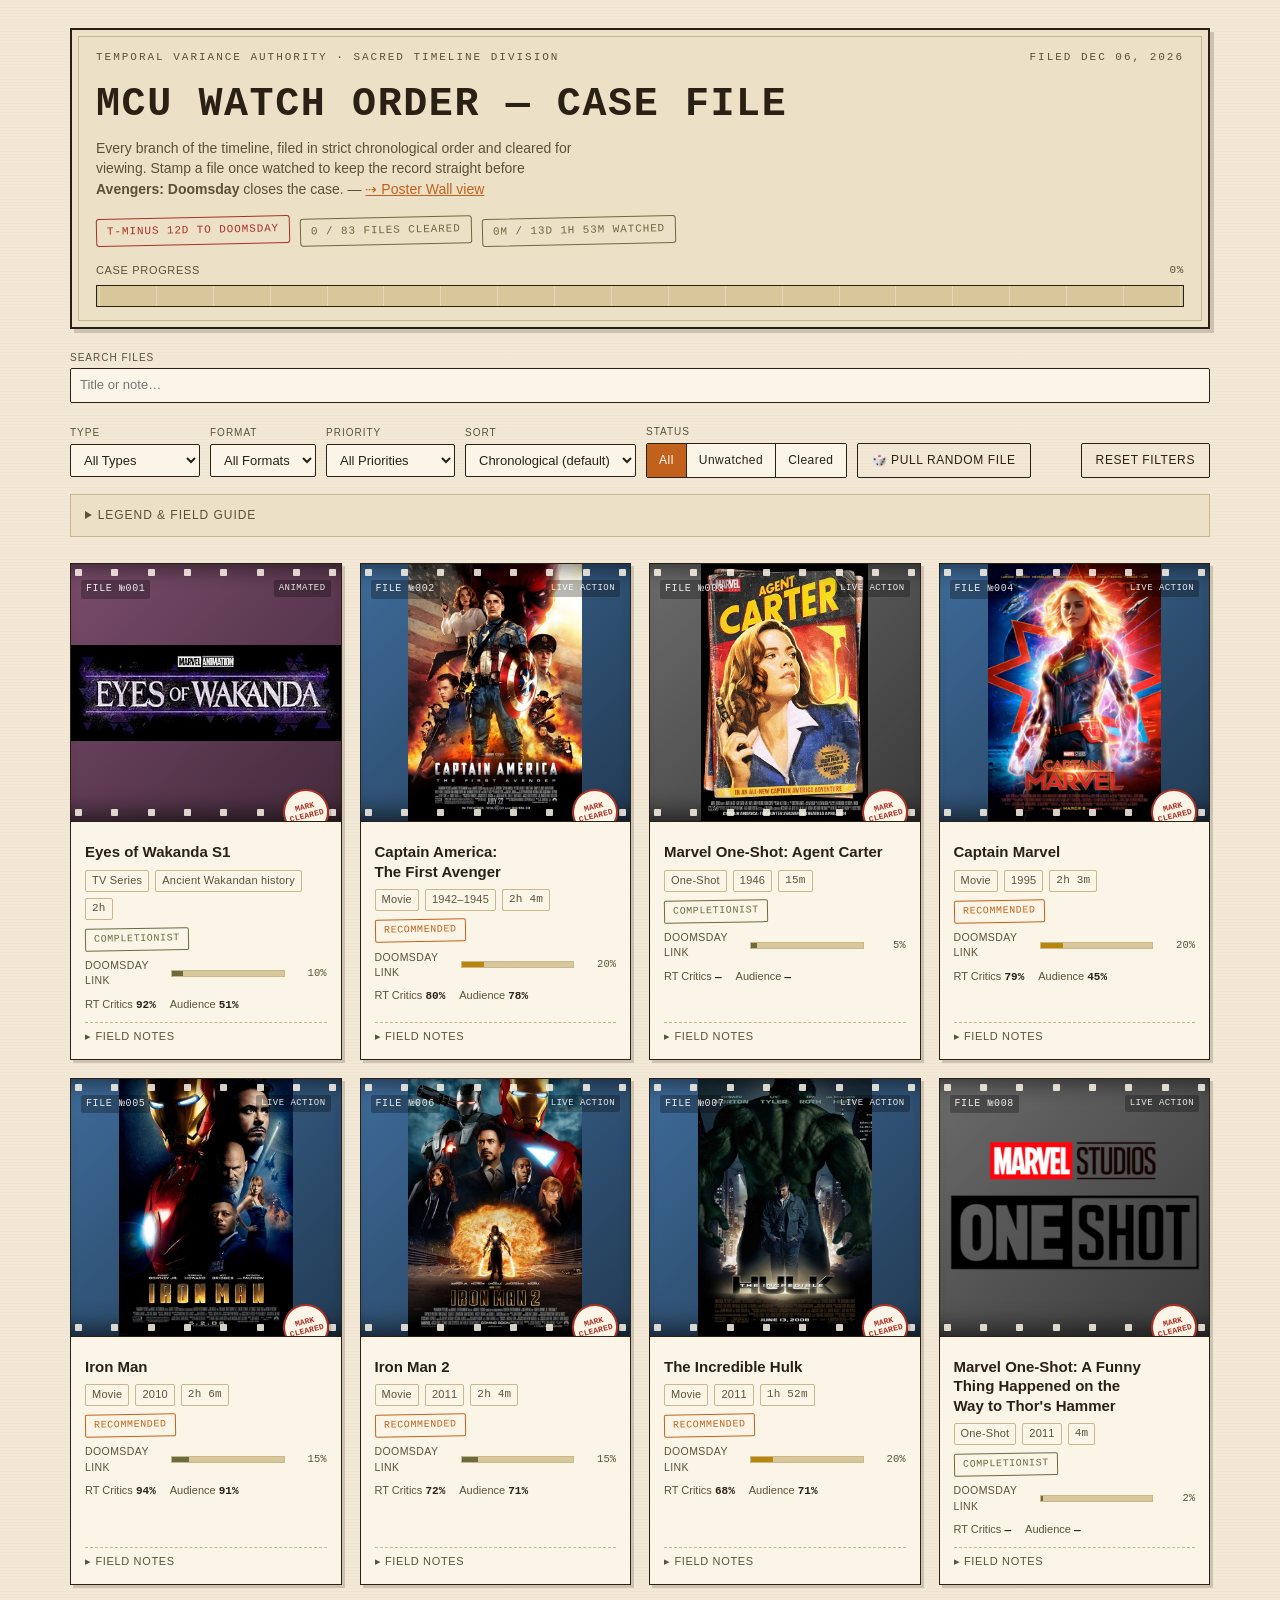
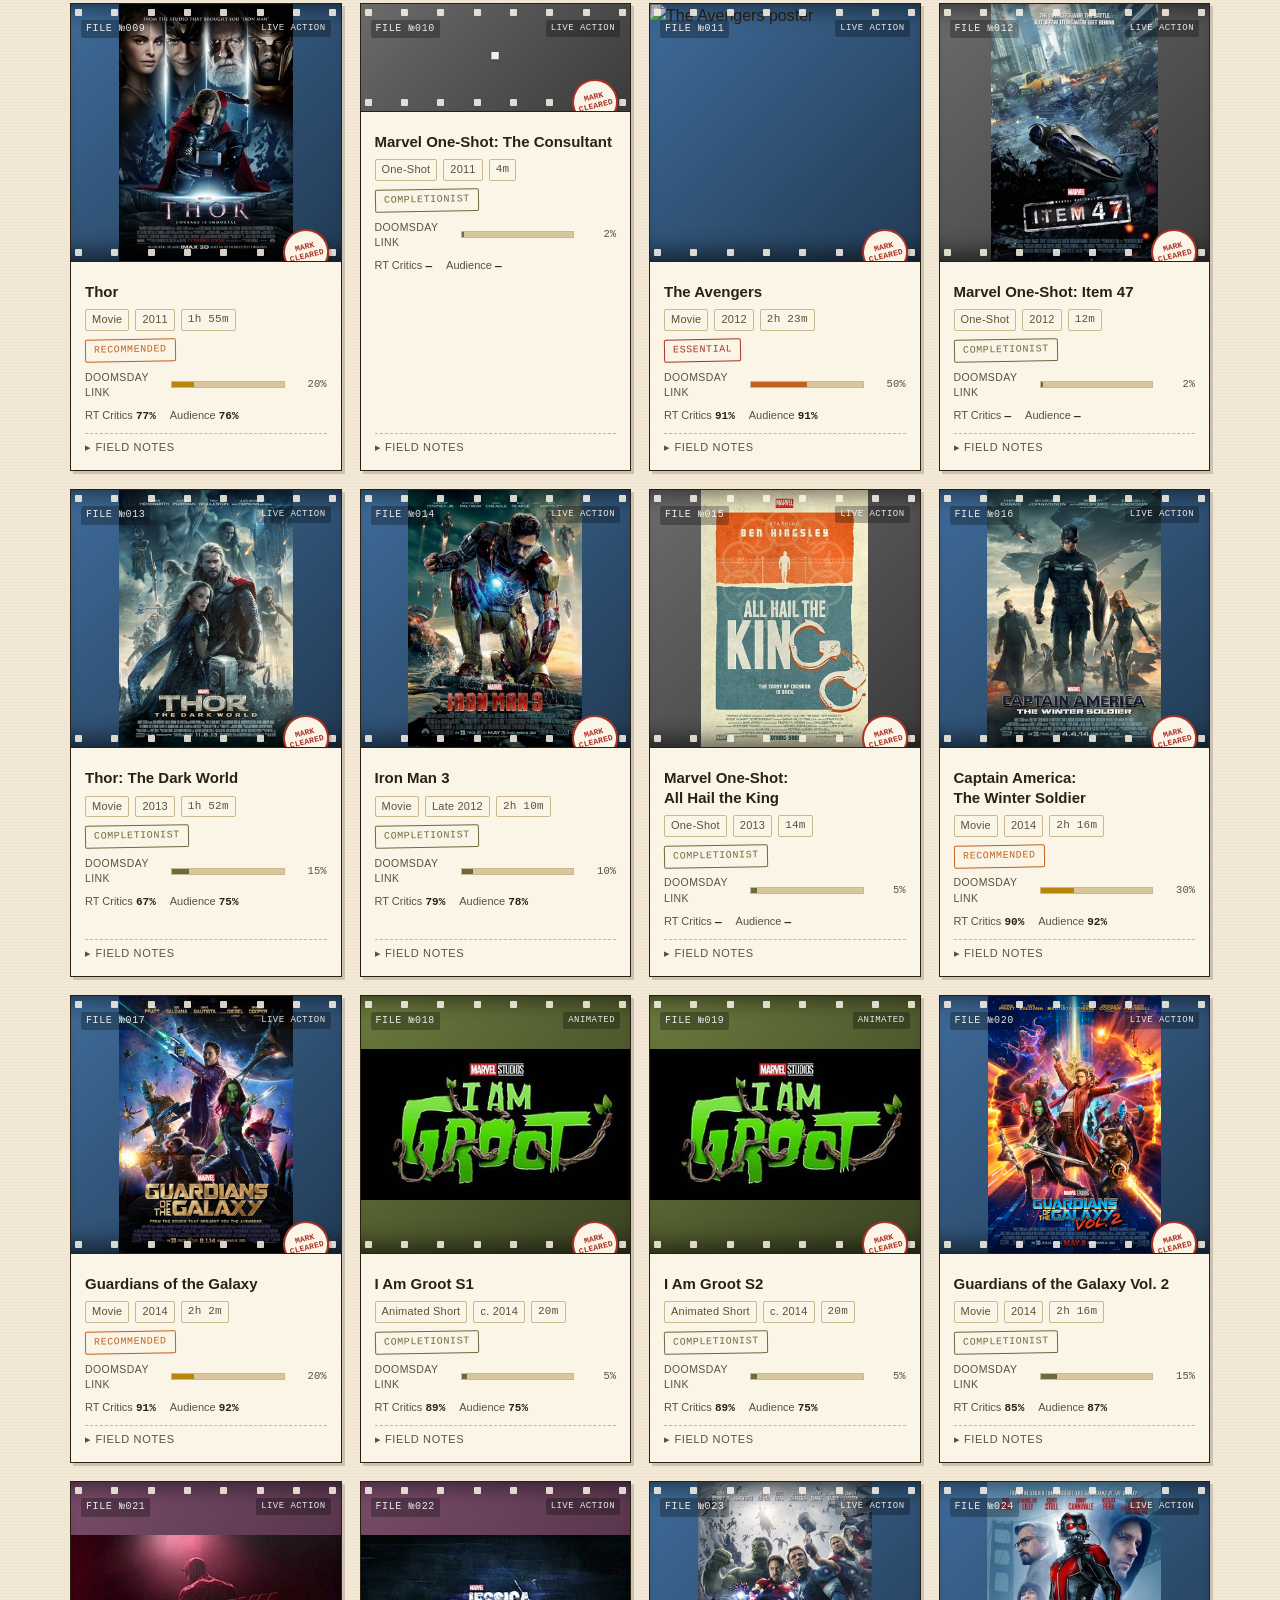
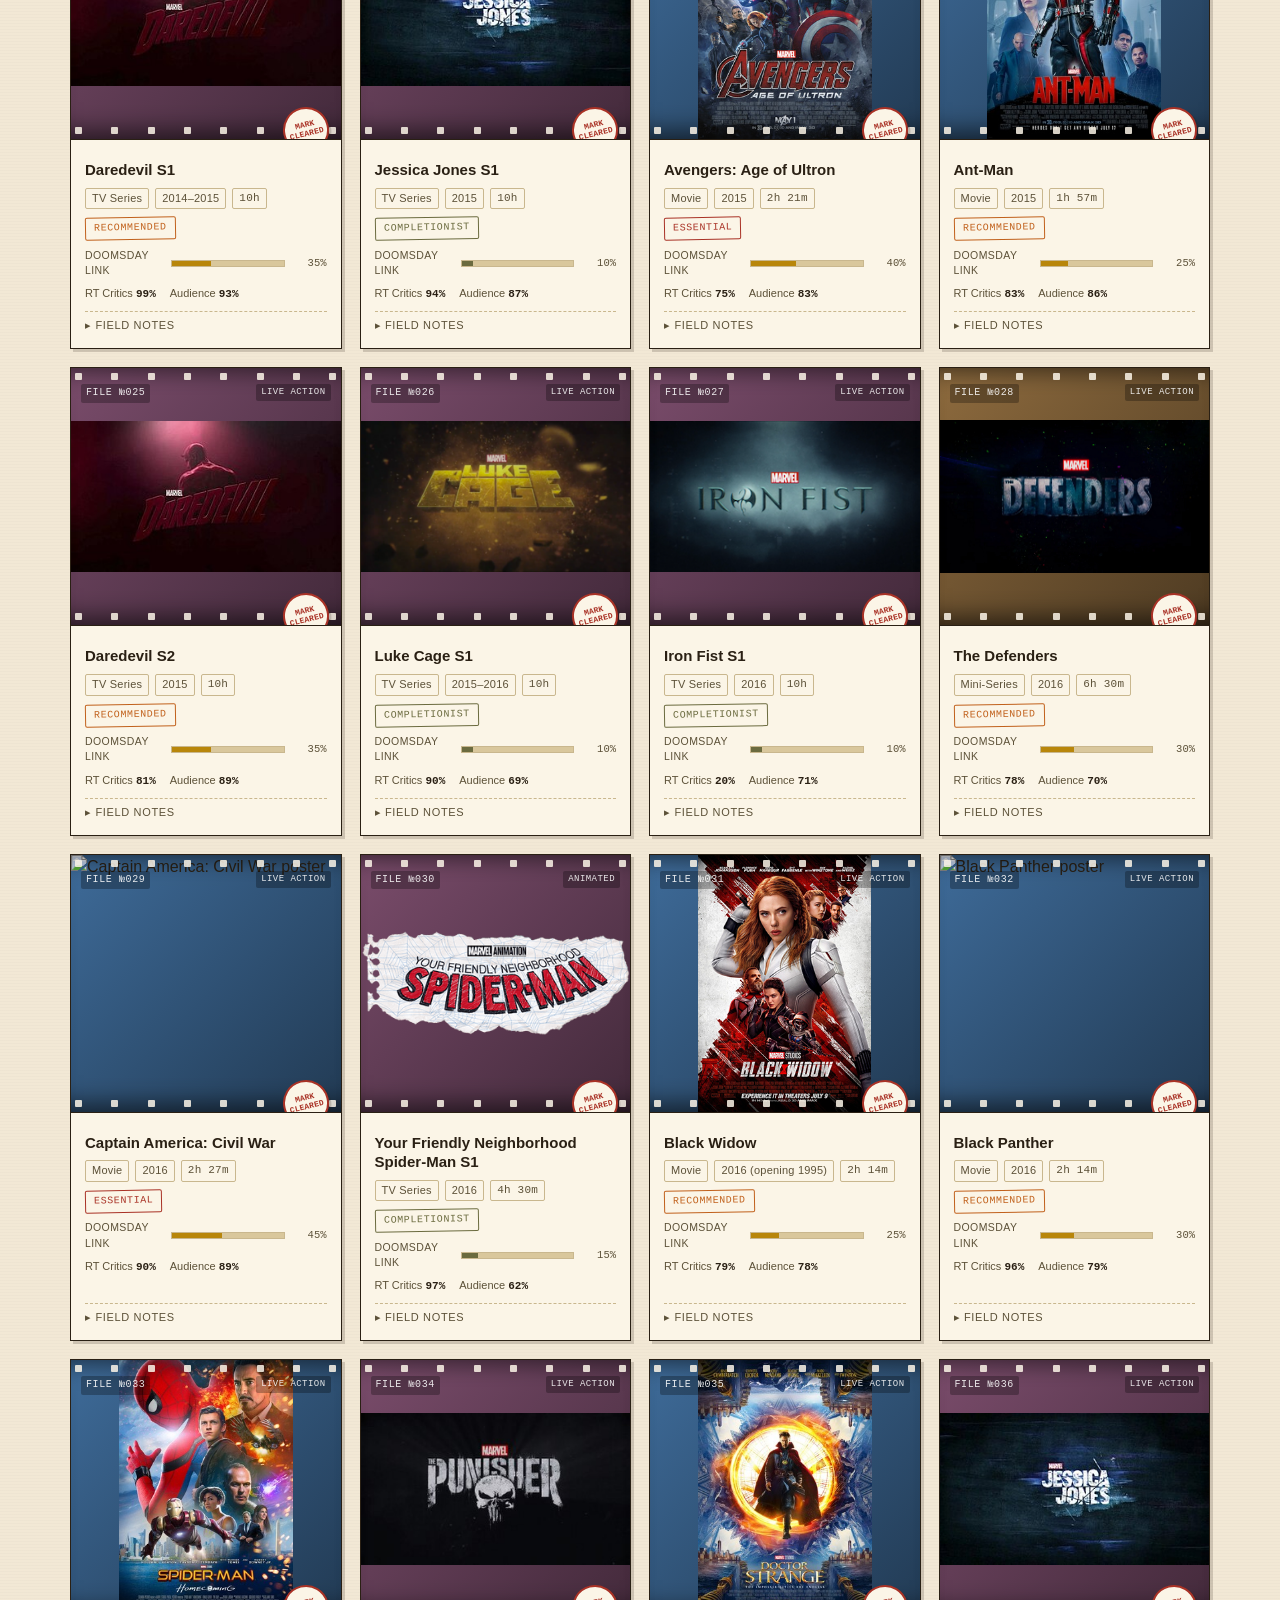
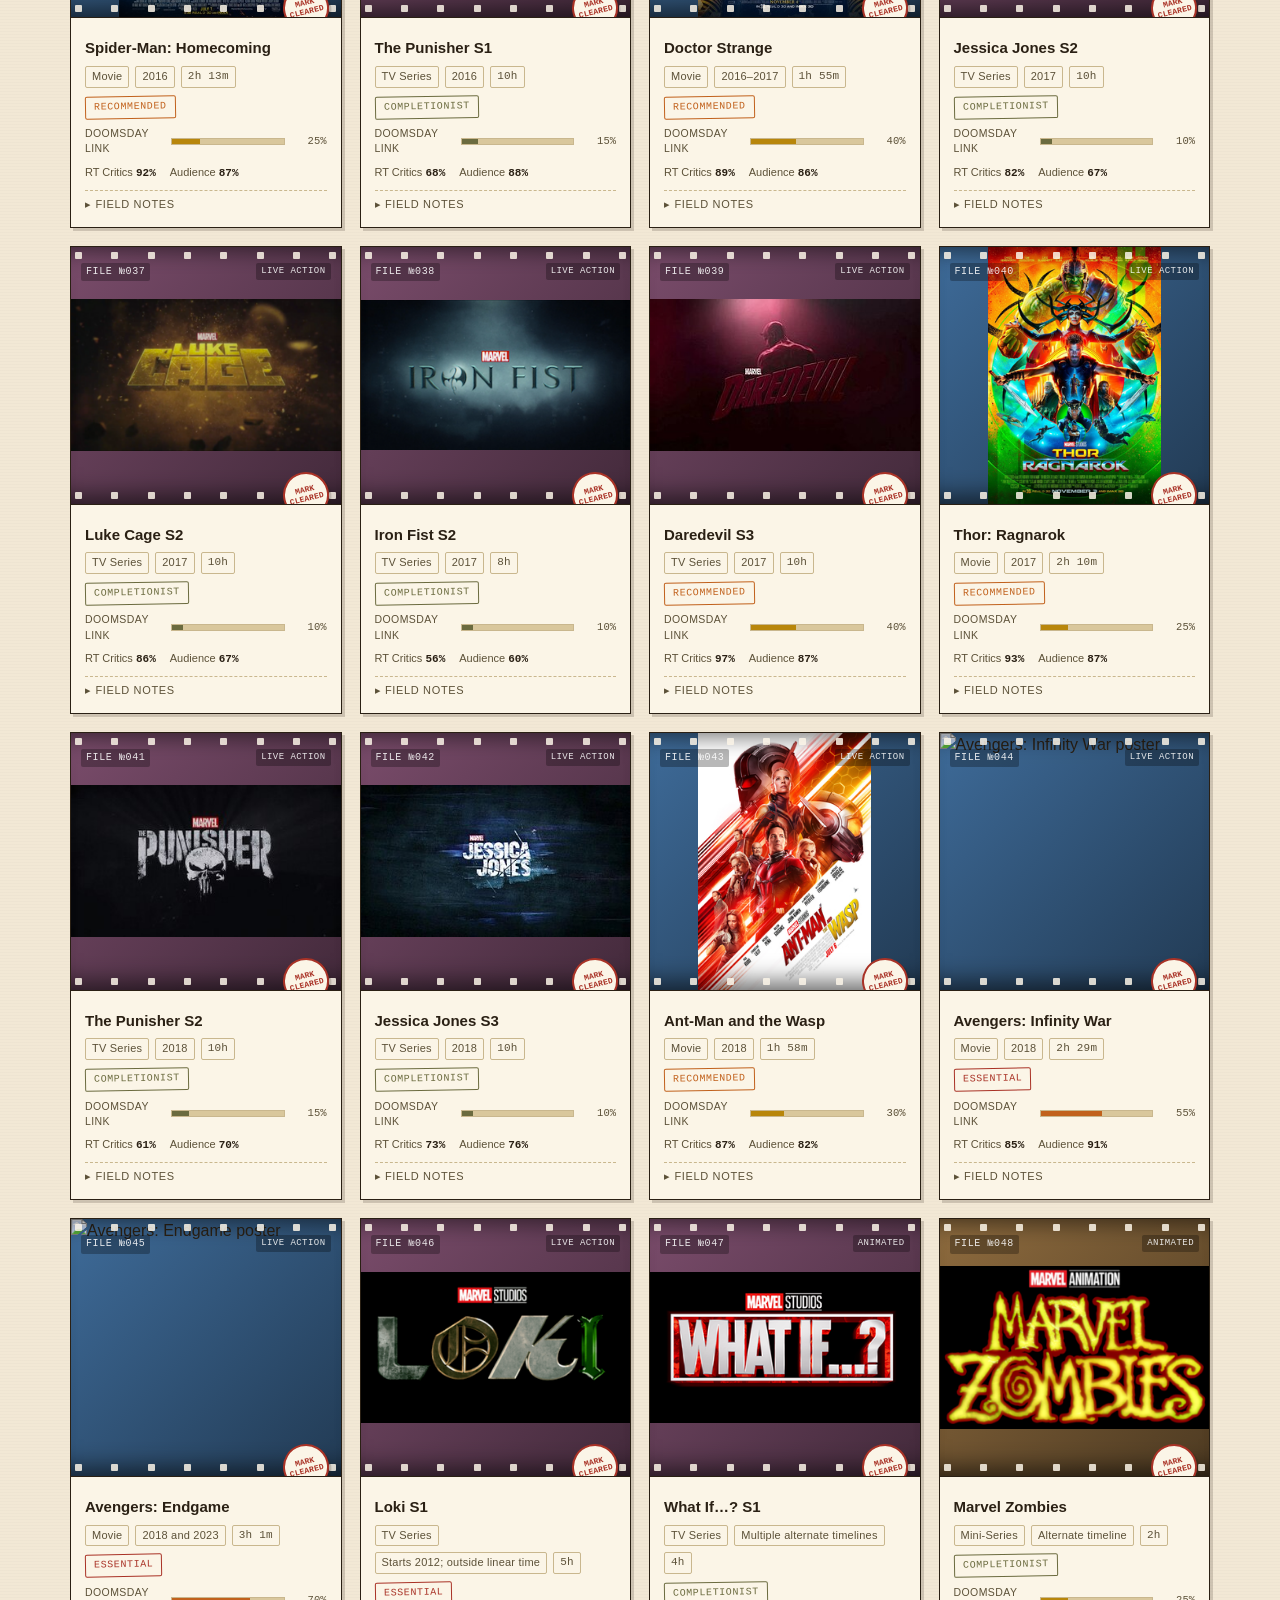
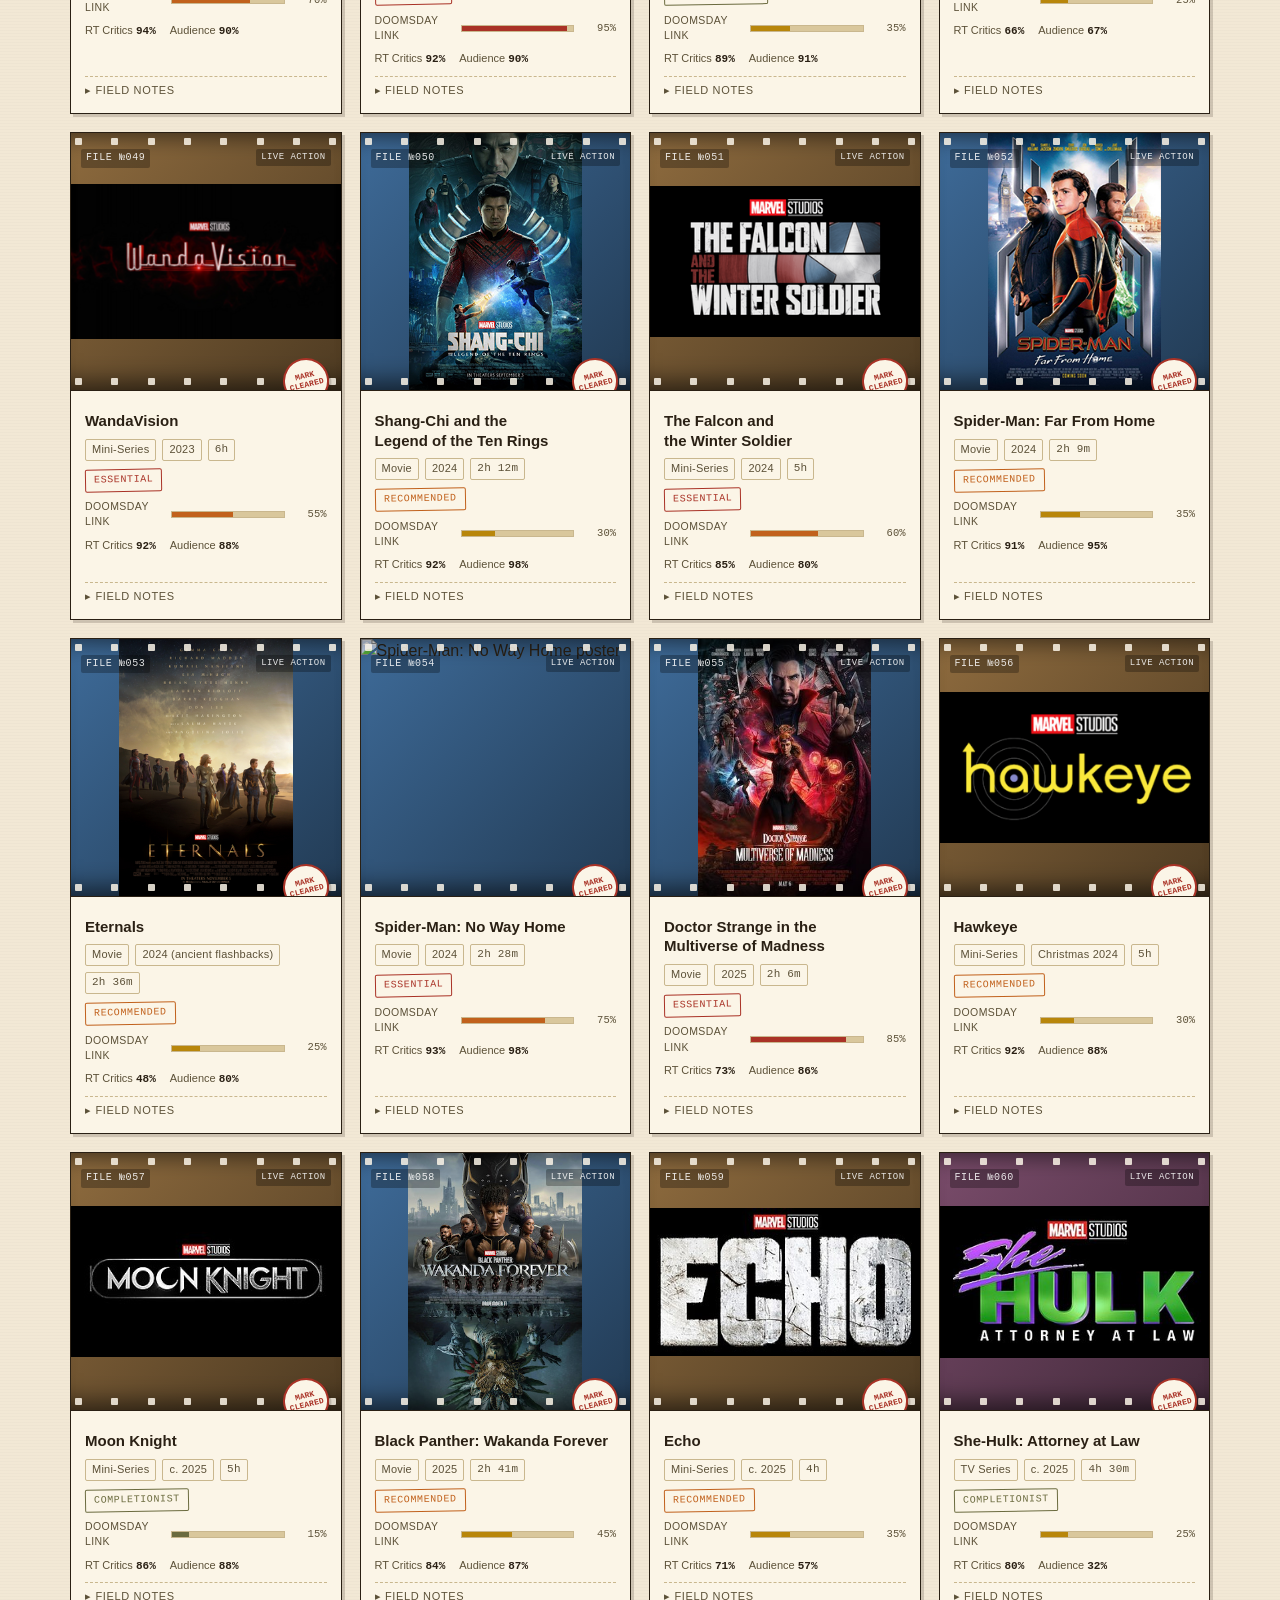
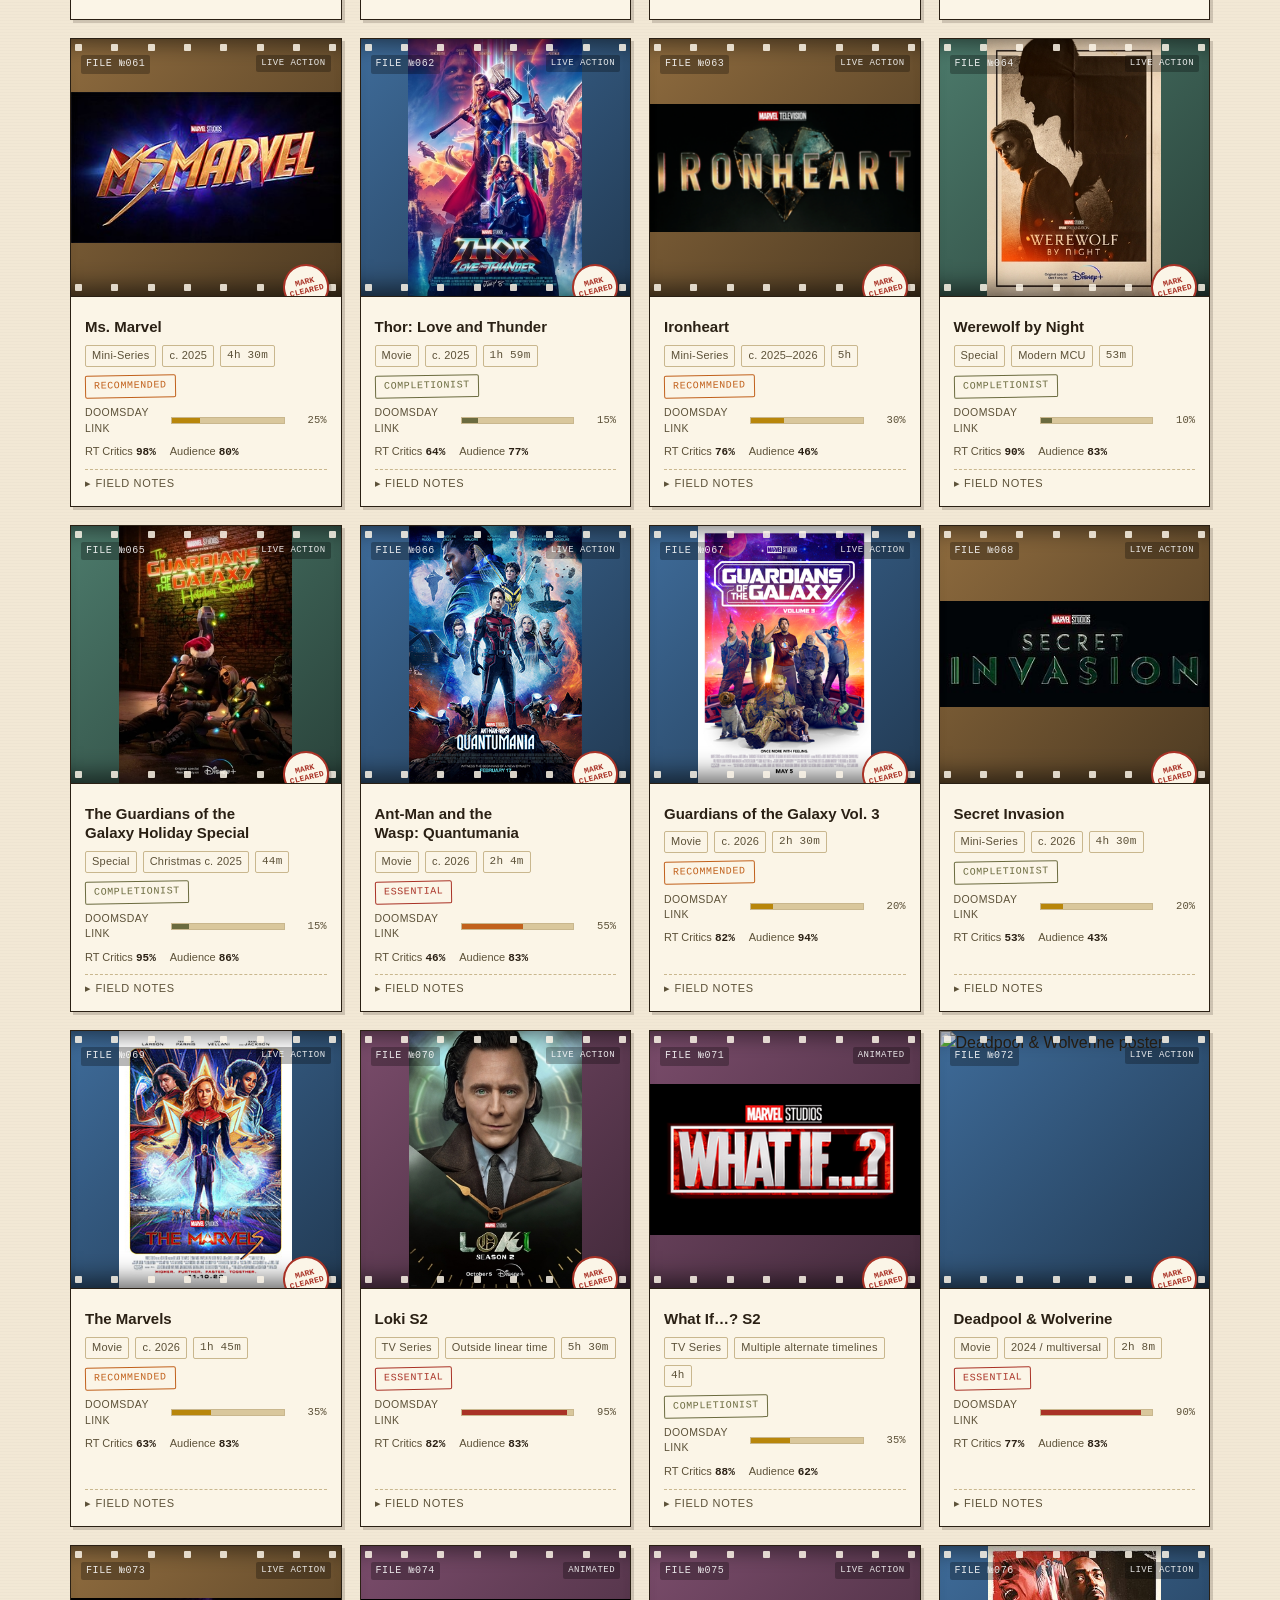
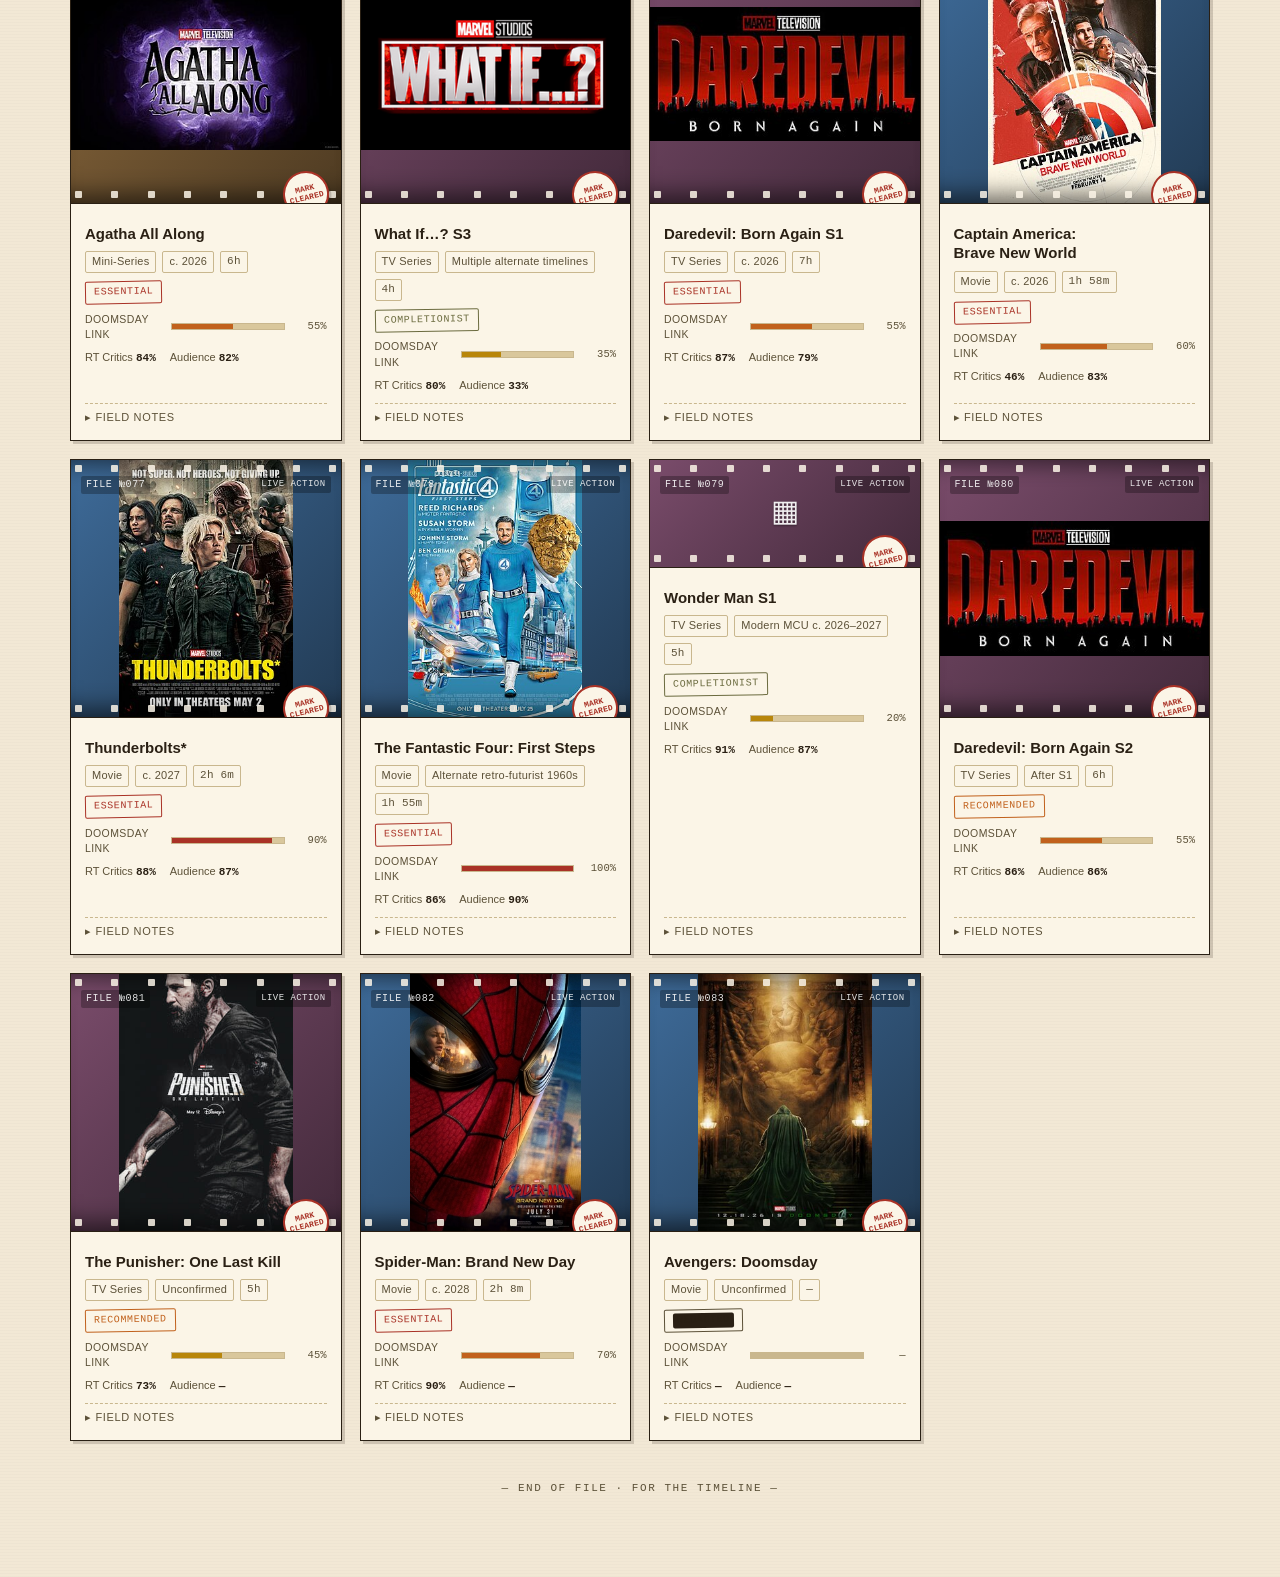
==== index.html @ 93adbcf0 "Initial commit: MCU watch order poster wall app Personal watchlist tracker for MCU movies/shows in c" ====
<!DOCTYPE html>
<html lang="en">
<head>
<meta charset="utf-8">
<meta name="viewport" content="width=device-width, initial-scale=1, viewport-fit=cover">
<meta name="theme-color" content="#1b160f">
<meta name="mobile-web-app-capable" content="yes">
<meta name="apple-mobile-web-app-capable" content="yes">
<meta name="apple-mobile-web-app-status-bar-style" content="black-translucent">
<meta name="apple-mobile-web-app-title" content="Case File">
<link rel="apple-touch-icon" href="[data-uri]">
<link rel="icon" href="[data-uri]">
<link rel="manifest" href="[data-uri]">
<title>Sacred Timeline Case File — MCU Watch Order</title>
<style>
  :root {
    --paper: #f2e8d5;
    --paper-raised: #ece0c7;
    --ink: #2a2014;
    --ink-soft: #5c5138;
    --rule: #c9b78e;
    --accent: #c1611c;
    --accent-ink: #ffffff;
    --moss: #6b6b3f;
    --seal-red: #a93226;
    --gold: #b8860b;
    --shadow: rgba(42, 32, 20, 0.18);
    --card-bg: #fbf5e7;
    --sprocket: #d9c79c;
    --focus-ring: #2a2014;

    --type-movie: #3e6b99;
    --type-tv: #7a4c6b;
    --type-mini: #8e6b3e;
    --type-special: #4c7a6b;
    --type-short: #6b7a3e;
    --type-oneshot: #6b6b6b;
  }

  @media (prefers-color-scheme: dark) {
    :root {
      --paper: #1b160f;
      --paper-raised: #241d13;
      --ink: #ece0c7;
      --ink-soft: #b8a97e;
      --rule: #4a3f28;
      --accent: #e08a42;
      --accent-ink: #1b160f;
      --moss: #9a9a5f;
      --seal-red: #d9584a;
      --gold: #d4a017;
      --shadow: rgba(0, 0, 0, 0.45);
      --card-bg: #221b11;
      --sprocket: #362c1a;
      --focus-ring: #e08a42;
    }
  }
  :root[data-theme="dark"] {
    --paper: #1b160f;
    --paper-raised: #241d13;
    --ink: #ece0c7;
    --ink-soft: #b8a97e;
    --rule: #4a3f28;
    --accent: #e08a42;
    --accent-ink: #1b160f;
    --moss: #9a9a5f;
    --seal-red: #d9584a;
    --gold: #d4a017;
    --shadow: rgba(0, 0, 0, 0.45);
    --card-bg: #221b11;
    --sprocket: #362c1a;
    --focus-ring: #e08a42;
  }
  :root[data-theme="light"] {
    --paper: #f2e8d5;
    --paper-raised: #ece0c7;
    --ink: #2a2014;
    --ink-soft: #5c5138;
    --rule: #c9b78e;
    --accent: #c1611c;
    --accent-ink: #ffffff;
    --moss: #6b6b3f;
    --seal-red: #a93226;
    --gold: #b8860b;
    --shadow: rgba(42, 32, 20, 0.18);
    --card-bg: #fbf5e7;
    --sprocket: #d9c79c;
    --focus-ring: #2a2014;
  }

  * { box-sizing: border-box; }

  body {
    margin: 0;
    background:
      repeating-linear-gradient(0deg, rgba(0,0,0,0.015) 0px, rgba(0,0,0,0.015) 1px, transparent 1px, transparent 3px),
      var(--paper);
    color: var(--ink);
    font-family: -apple-system, BlinkMacSystemFont, "Segoe UI", Helvetica, Arial, sans-serif;
    line-height: 1.45;
  }

  .mono {
    font-family: ui-monospace, "SF Mono", "Courier New", Consolas, monospace;
    font-variant-numeric: tabular-nums;
  }

  .wrap {
    max-width: 1180px;
    margin: 0 auto;
    padding: max(28px, env(safe-area-inset-top)) max(20px, env(safe-area-inset-right)) max(80px, env(safe-area-inset-bottom)) max(20px, env(safe-area-inset-left));
  }

  .controls-top { align-items: flex-end; }
  .field-search { flex: 1 1 240px; }
  .field-search input { width: 100%; }
  .filters-btn {
    display: none;
    align-items: center;
    gap: 6px;
  }
  .filters-btn[aria-expanded="true"] { background: var(--accent); color: var(--accent-ink); border-color: var(--accent); }
  .filter-count {
    display: inline-flex;
    align-items: center;
    justify-content: center;
    min-width: 16px;
    height: 16px;
    padding: 0 4px;
    border-radius: 999px;
    background: var(--seal-red);
    color: #fff;
    font-size: 10px;
    font-weight: 700;
  }

  /* ---------- Header / dossier stamp ---------- */
  .dossier {
    border: 2px solid var(--ink);
    background: var(--paper-raised);
    padding: 20px 24px;
    position: relative;
    box-shadow: 4px 4px 0 var(--shadow);
  }
  .dossier::before {
    content: "";
    position: absolute;
    inset: 6px;
    border: 1px solid var(--rule);
    pointer-events: none;
  }
  .agency-line {
    font-family: ui-monospace, "SF Mono", "Courier New", Consolas, monospace;
    font-size: 11px;
    letter-spacing: 0.18em;
    text-transform: uppercase;
    color: var(--ink-soft);
    display: flex;
    justify-content: space-between;
    flex-wrap: wrap;
    gap: 6px;
  }
  h1 {
    font-family: ui-monospace, "SF Mono", "Courier New", Consolas, monospace;
    font-size: clamp(26px, 4vw, 40px);
    font-weight: 700;
    text-transform: uppercase;
    letter-spacing: 0.04em;
    margin: 10px 0 4px;
    text-wrap: balance;
  }
  .subhead {
    font-size: 14px;
    color: var(--ink-soft);
    max-width: 62ch;
    margin: 0 0 18px;
  }

  .stampbar {
    display: flex;
    flex-wrap: wrap;
    gap: 10px;
    align-items: center;
  }
  .stamp {
    border: 1.5px solid currentColor;
    border-radius: 3px;
    padding: 5px 10px;
    font-family: ui-monospace, "SF Mono", "Courier New", Consolas, monospace;
    font-size: 11px;
    letter-spacing: 0.08em;
    text-transform: uppercase;
    transform: rotate(-1.2deg);
  }
  .stamp.countdown { color: var(--seal-red); }
  .stamp.files { color: var(--moss); }

  /* progress film strip */
  .filmstrip {
    margin-top: 18px;
  }
  .filmstrip-label {
    display: flex;
    justify-content: space-between;
    font-size: 11px;
    letter-spacing: 0.06em;
    text-transform: uppercase;
    color: var(--ink-soft);
    margin-bottom: 6px;
  }
  .filmstrip-track {
    position: relative;
    height: 22px;
    background: var(--sprocket);
    border: 1px solid var(--ink);
    overflow: hidden;
  }
  .filmstrip-fill {
    position: absolute;
    inset: 0;
    width: 0%;
    background: var(--accent);
    transition: width 0.5s ease;
  }
  .filmstrip-ticks {
    position: absolute;
    inset: 0;
    display: flex;
    justify-content: space-between;
    padding: 0 2px;
    pointer-events: none;
  }
  .filmstrip-ticks span {
    width: 1px;
    background: var(--paper);
    opacity: 0.5;
    height: 100%;
  }

  /* ---------- Controls ---------- */
  .controls {
    margin-top: 22px;
    display: flex;
    flex-wrap: wrap;
    gap: 10px;
    align-items: center;
  }
  .field {
    display: flex;
    flex-direction: column;
    gap: 3px;
  }
  .field label {
    font-size: 10px;
    letter-spacing: 0.1em;
    text-transform: uppercase;
    color: var(--ink-soft);
  }
  input[type="search"], select {
    font: inherit;
    font-size: 13px;
    background: var(--card-bg);
    color: var(--ink);
    border: 1.5px solid var(--ink);
    padding: 7px 9px;
    border-radius: 2px;
  }
  input[type="search"] { min-width: 200px; }
  input[type="search"]:focus, select:focus, button:focus-visible {
    outline: 2px solid var(--focus-ring);
    outline-offset: 2px;
  }
  .chip-toggle {
    display: flex;
    border: 1.5px solid var(--ink);
    border-radius: 2px;
    overflow: hidden;
  }
  .chip-toggle button {
    font: inherit;
    font-size: 12px;
    letter-spacing: 0.04em;
    background: var(--card-bg);
    color: var(--ink);
    border: none;
    padding: 8px 12px;
    cursor: pointer;
    border-right: 1px solid var(--ink);
  }
  .chip-toggle button:last-child { border-right: none; }
  .chip-toggle button[aria-pressed="true"] {
    background: var(--accent);
    color: var(--accent-ink);
  }
  .btn {
    font: inherit;
    font-size: 12px;
    letter-spacing: 0.05em;
    text-transform: uppercase;
    background: var(--ink);
    color: var(--paper);
    border: 1.5px solid var(--ink);
    padding: 8px 14px;
    border-radius: 2px;
    cursor: pointer;
  }
  .btn:hover { background: var(--accent); border-color: var(--accent); }
  .btn.secondary {
    background: transparent;
    color: var(--ink);
  }
  .btn.secondary:hover { background: var(--paper-raised); color: var(--ink); }
  .spacer { flex: 1; }
  .result-count {
    font-size: 12px;
    color: var(--ink-soft);
    letter-spacing: 0.04em;
  }

  /* ---------- Legend ---------- */
  details.legend {
    margin-top: 16px;
    border: 1px solid var(--rule);
    background: var(--paper-raised);
    padding: 4px 14px;
  }
  details.legend summary {
    cursor: pointer;
    font-size: 12px;
    letter-spacing: 0.08em;
    text-transform: uppercase;
    padding: 8px 0;
    color: var(--ink-soft);
  }
  .legend-grid {
    display: grid;
    grid-template-columns: repeat(auto-fit, minmax(200px, 1fr));
    gap: 10px 20px;
    padding: 4px 0 14px;
    font-size: 12.5px;
  }
  .legend-grid .lg-title { font-weight: 700; margin-bottom: 4px; }
  .swatch {
    display: inline-block;
    width: 10px; height: 10px;
    margin-right: 6px;
    border: 1px solid var(--ink);
    vertical-align: middle;
  }

  /* ---------- Grid ---------- */
  .grid {
    margin-top: 26px;
    display: grid;
    grid-template-columns: repeat(auto-fill, minmax(258px, 1fr));
    gap: 18px;
  }

  .card {
    background: var(--card-bg);
    border: 1.5px solid var(--ink);
    box-shadow: 3px 3px 0 var(--shadow);
    display: flex;
    flex-direction: column;
    position: relative;
    transition: transform 0.15s ease, box-shadow 0.15s ease;
  }
  .card:hover {
    transform: translate(-2px, -2px);
    box-shadow: 5px 5px 0 var(--shadow);
  }
  .card.is-watched { opacity: 0.72; }

  .poster {
    position: relative;
    height: 258px;
    background: linear-gradient(135deg, var(--tint, var(--type-movie)), color-mix(in srgb, var(--tint, var(--type-movie)) 55%, black));
    display: flex;
    align-items: center;
    justify-content: center;
    overflow: hidden;
    border-bottom: 1.5px solid var(--ink);
  }
  .poster:not(.has-img) { height: 108px; }
  .poster-img {
    position: absolute;
    inset: 0;
    width: 100%;
    height: 100%;
    object-fit: contain;
    object-position: center center;
  }
  .poster-scrim {
    position: absolute;
    inset: 0;
    box-shadow: inset 0 26px 22px -22px rgba(0,0,0,0.55), inset 0 -30px 24px -22px rgba(0,0,0,0.6);
    pointer-events: none;
  }
  .poster .sprocket-row {
    position: absolute;
    left: 0; right: 0;
    display: flex;
    justify-content: space-between;
    padding: 0 4px;
  }
  .poster .sprocket-row.top { top: 5px; }
  .poster .sprocket-row.bottom { bottom: 5px; }
  .poster .sprocket-row span {
    width: 7px; height: 7px;
    background: var(--card-bg);
    border-radius: 1px;
    opacity: 0.85;
  }
  .poster .glyph {
    font-family: ui-monospace, "SF Mono", "Courier New", Consolas, monospace;
    font-size: 30px;
    color: rgba(255,255,255,0.92);
    text-shadow: 0 1px 2px rgba(0,0,0,0.4);
  }
  .poster .fileno {
    position: absolute;
    top: 16px;
    left: 10px;
    font-family: ui-monospace, "SF Mono", "Courier New", Consolas, monospace;
    font-size: 10px;
    letter-spacing: 0.06em;
    color: rgba(255,255,255,0.88);
    background: rgba(0,0,0,0.28);
    padding: 2px 5px;
    border-radius: 2px;
  }
  .poster .fmt-tag {
    position: absolute;
    top: 16px;
    right: 10px;
    font-family: ui-monospace, "SF Mono", "Courier New", Consolas, monospace;
    font-size: 9px;
    letter-spacing: 0.05em;
    text-transform: uppercase;
    color: rgba(255,255,255,0.88);
    background: rgba(0,0,0,0.28);
    padding: 2px 5px;
    border-radius: 2px;
  }

  .stamp-btn {
    position: absolute;
    bottom: -14px;
    right: 12px;
    width: 46px;
    height: 46px;
    border-radius: 50%;
    border: 2.5px solid var(--seal-red);
    background: var(--card-bg);
    color: var(--seal-red);
    font-family: ui-monospace, "SF Mono", "Courier New", Consolas, monospace;
    font-size: 8px;
    font-weight: 700;
    letter-spacing: 0.02em;
    text-transform: uppercase;
    cursor: pointer;
    display: flex;
    align-items: center;
    justify-content: center;
    text-align: center;
    line-height: 1.1;
    transform: rotate(-14deg) scale(1);
    transition: transform 0.18s cubic-bezier(.34,1.56,.64,1), background 0.15s, color 0.15s;
    box-shadow: 2px 2px 0 var(--shadow);
  }
  .stamp-btn:hover { transform: rotate(-14deg) scale(1.06); }
  .stamp-btn.stamped {
    background: var(--seal-red);
    color: var(--card-bg);
    transform: rotate(-8deg) scale(1);
  }
  .stamp-btn.slam { animation: slam 0.32s ease; }
  @keyframes slam {
    0% { transform: rotate(-14deg) scale(1.9); opacity: 0.4; }
    60% { transform: rotate(-8deg) scale(0.92); opacity: 1; }
    100% { transform: rotate(-8deg) scale(1); }
  }
  @media (prefers-reduced-motion: reduce) {
    .stamp-btn, .card { transition: none; }
    .stamp-btn.slam { animation: none; }
  }

  /* ---------- mobile ---------- */
  @media (max-width: 760px) {
    .wrap { padding-left: max(14px, env(safe-area-inset-left)); padding-right: max(14px, env(safe-area-inset-right)); }
    .dossier { padding: 16px 16px; }
    h1 { font-size: 22px; }
    .subhead { font-size: 13px; }
    .stampbar { gap: 8px; }
    .stamp { font-size: 10px; padding: 4px 8px; }

    .filters-btn { display: inline-flex; }
    .filters-panel {
      display: none;
      flex-direction: column;
      align-items: stretch;
      margin-top: 0;
    }
    .filters-panel.open { display: flex; margin-top: 14px; }
    .filters-panel.open .field { width: 100%; }
    .filters-panel.open .spacer { display: none; }
    .filters-panel.open .chip-toggle { width: 100%; }
    .filters-panel.open .chip-toggle button { flex: 1; text-align: center; }
    .filters-panel.open .btn { width: 100%; }

    /* 16px prevents iOS Safari from auto-zooming the page on focus */
    input[type="search"], select, .btn, .filters-btn { font-size: 16px; padding: 11px 12px; }
    .chip-toggle button { padding: 11px 12px; font-size: 13px; }

    .card-body { padding: 20px 12px 12px; }
  }

  .card-body {
    padding: 20px 14px 14px;
    display: flex;
    flex-direction: column;
    gap: 8px;
    flex: 1;
  }
  .card h3 {
    margin: 0;
    font-size: 15px;
    line-height: 1.3;
    text-wrap: balance;
  }
  .meta-row {
    display: flex;
    flex-wrap: wrap;
    gap: 6px;
    font-size: 11px;
    color: var(--ink-soft);
  }
  .tag {
    border: 1px solid var(--rule);
    padding: 2px 6px;
    border-radius: 2px;
    letter-spacing: 0.02em;
  }
  .priority-seal {
    align-self: flex-start;
    font-family: ui-monospace, "SF Mono", "Courier New", Consolas, monospace;
    font-size: 10px;
    letter-spacing: 0.06em;
    text-transform: uppercase;
    padding: 3px 8px;
    border: 1.5px solid var(--seal);
    color: var(--seal);
    border-radius: 2px;
    transform: rotate(-1deg);
  }

  .gauge-row {
    display: flex;
    align-items: center;
    gap: 8px;
    font-size: 10.5px;
    color: var(--ink-soft);
  }
  .gauge-label { width: 78px; flex-shrink: 0; letter-spacing: 0.04em; text-transform: uppercase; }
  .gauge-track {
    flex: 1;
    height: 7px;
    background: var(--sprocket);
    border: 1px solid var(--rule);
    position: relative;
  }
  .gauge-fill { height: 100%; }
  .gauge-val { width: 34px; text-align: right; flex-shrink: 0; }

  .rt-row {
    display: flex;
    gap: 14px;
    font-size: 11px;
  }
  .rt-row .rt-item { color: var(--ink-soft); }
  .rt-row b { color: var(--ink); }

  .notes-toggle {
    margin-top: auto;
    padding-top: 6px;
    border-top: 1px dashed var(--rule);
  }
  .notes-toggle summary {
    cursor: pointer;
    font-size: 11px;
    color: var(--ink-soft);
    list-style: none;
  }
  .notes-toggle summary::-webkit-details-marker { display: none; }
  .notes-toggle summary::before { content: "▸ FIELD NOTES"; letter-spacing: 0.06em; }
  .notes-toggle[open] summary::before { content: "▾ FIELD NOTES"; }
  .notes-text {
    font-size: 12px;
    color: var(--ink);
    margin: 6px 0 0;
  }

  .redacted {
    display: inline-block;
    background: var(--ink);
    color: var(--ink);
    border-radius: 2px;
    padding: 0 4px;
    user-select: none;
  }

  .empty-state {
    text-align: center;
    padding: 60px 20px;
    color: var(--ink-soft);
  }
  .empty-state .glyph-big { font-size: 34px; margin-bottom: 10px; }

  footer.endfile {
    text-align: center;
    margin-top: 40px;
    font-family: ui-monospace, "SF Mono", "Courier New", Consolas, monospace;
    font-size: 11px;
    letter-spacing: 0.14em;
    text-transform: uppercase;
    color: var(--ink-soft);
  }

  .sr-only {
    position: absolute;
    width: 1px; height: 1px;
    overflow: hidden;
    clip: rect(0,0,0,0);
    white-space: nowrap;
  }
</style>
</head>
<body>

<div class="wrap">
  <div class="dossier">
    <div class="agency-line">
      <span>Temporal Variance Authority · Sacred Timeline Division</span>
      <span id="today-stamp"></span>
    </div>
    <h1>MCU Watch Order — Case File</h1>
    <p class="subhead">Every branch of the timeline, filed in strict chronological order and cleared for viewing. Stamp a file once watched to keep the record straight before <strong>Avengers: Doomsday</strong> closes the case. — <a href="poster-wall.html" style="color:var(--accent)">⇢ Poster Wall view</a></p>
    <div class="stampbar">
      <span class="stamp countdown" id="countdown-stamp">T-MINUS —</span>
      <span class="stamp files" id="files-stamp">0 / 0 FILES CLEARED</span>
      <span class="stamp files" id="runtime-stamp">0H WATCHED</span>
    </div>
    <div class="filmstrip">
      <div class="filmstrip-label">
        <span>Case Progress</span>
        <span id="progress-pct" class="mono">0%</span>
      </div>
      <div class="filmstrip-track">
        <div class="filmstrip-fill" id="progress-fill"></div>
        <div class="filmstrip-ticks" id="progress-ticks"></div>
      </div>
    </div>
  </div>

  <div class="controls controls-top">
    <div class="field field-search">
      <label for="q">Search Files</label>
      <input type="search" id="q" placeholder="Title or note…" autocomplete="off" />
    </div>
    <button type="button" id="filters-toggle" class="btn secondary filters-btn" aria-expanded="false" aria-controls="filters-panel">
      Filters<span class="filter-count" id="filter-count" hidden>0</span>
    </button>
  </div>
  <div class="controls filters-panel" id="filters-panel">
    <div class="field">
      <label for="f-type">Type</label>
      <select id="f-type"></select>
    </div>
    <div class="field">
      <label for="f-format">Format</label>
      <select id="f-format"></select>
    </div>
    <div class="field">
      <label for="f-priority">Priority</label>
      <select id="f-priority"></select>
    </div>
    <div class="field">
      <label for="f-sort">Sort</label>
      <select id="f-sort">
        <option value="chrono">Chronological (default)</option>
        <option value="doomsday">Doomsday Link %</option>
        <option value="rt">RT Critics %</option>
        <option value="priority">Priority</option>
      </select>
    </div>
    <div class="field">
      <label>Status</label>
      <div class="chip-toggle" id="watch-toggle" role="group" aria-label="Filter by watched status">
        <button type="button" data-val="all" aria-pressed="true">All</button>
        <button type="button" data-val="unwatched" aria-pressed="false">Unwatched</button>
        <button type="button" data-val="watched" aria-pressed="false">Cleared</button>
      </div>
    </div>
    <div class="field">
      <label>&nbsp;</label>
      <button class="btn secondary" id="btn-random">🎲 Pull Random File</button>
    </div>
    <div class="spacer"></div>
    <div class="field">
      <label>&nbsp;</label>
      <button class="btn secondary" id="btn-reset">Reset Filters</button>
    </div>
  </div>

  <details class="legend">
    <summary>Legend &amp; Field Guide</summary>
    <div class="legend-grid">
      <div>
        <div class="lg-title">Priority Seal</div>
        <div><span class="swatch" style="background:var(--seal-red)"></span>Essential — core Doomsday throughline</div>
        <div><span class="swatch" style="background:var(--accent)"></span>Recommended — adds real context</div>
        <div><span class="swatch" style="background:var(--moss)"></span>Completionist — optional, low urgency</div>
      </div>
      <div>
        <div class="lg-title">Doomsday Link %</div>
        <div>How directly a file's events feed into <em>Avengers: Doomsday</em>. Higher = harder to skip.</div>
      </div>
      <div>
        <div class="lg-title">File Type Tabs</div>
        <div><span class="swatch" style="background:var(--type-movie)"></span>Movie &nbsp; <span class="swatch" style="background:var(--type-tv)"></span>TV Series</div>
        <div><span class="swatch" style="background:var(--type-mini)"></span>Mini-Series &nbsp; <span class="swatch" style="background:var(--type-special)"></span>Special</div>
        <div><span class="swatch" style="background:var(--type-short)"></span>Animated Short &nbsp; <span class="swatch" style="background:var(--type-oneshot)"></span>One-Shot</div>
      </div>
      <div>
        <div class="lg-title">Redacted Fields</div>
        <div>Unconfirmed data (unreleased files) is marked <span class="redacted">&nbsp;&nbsp;&nbsp;&nbsp;&nbsp;&nbsp;&nbsp;&nbsp;&nbsp;&nbsp;</span> until officially declassified.</div>
      </div>
    </div>
  </details>

  <div class="grid" id="grid"></div>
  <div class="empty-state" id="empty-state" hidden>
    <div class="glyph-big">🗂️</div>
    <div>No files match this query. The timeline may be sacred, but your filters are too strict.</div>
  </div>

  <footer class="endfile">— End of File · For The Timeline —</footer>
</div>

<script>
(function () {
  "use strict";

  // [id, title, type, format, setIn, runtimeMin, postCredits, priority, doomsday, rtCritics, rtAudience, notes]
  const RAW = [
    [1,"Eyes of Wakanda S1","TV Series","Animated","Ancient Wakandan history",120,"No","Completionist",10,92,51,"Animated anthology; optional but short"],
    [2,"Captain America: The First Avenger","Movie","Live Action","1942–1945",124,"1 End","Recommended",20,80,78,"Steve Rogers, Hydra, Tesseract"],
    [3,"Marvel One-Shot: Agent Carter","One-Shot","Live Action","1946",15,"No","Completionist",5,null,null,"Short one-shot on Disney+"],
    [4,"Captain Marvel","Movie","Live Action","1995",123,"Mid + End","Recommended",20,79,45,"Cosmic MCU and Skrull/Kree context"],
    [5,"Iron Man","Movie","Live Action","2010",126,"1 End","Recommended",15,94,91,"Start of the MCU"],
    [6,"Iron Man 2","Movie","Live Action","2011",124,"1 End","Recommended",15,72,71,"SHIELD and Avengers Initiative setup"],
    [7,"The Incredible Hulk","Movie","Live Action","2011",112,"1 End","Recommended",20,68,71,"Hulk and super-soldier threads"],
    [8,"Marvel One-Shot: A Funny Thing Happened on the Way to Thor's Hammer","One-Shot","Live Action","2011",4,"No","Completionist",2,null,null,"Agent Coulson short"],
    [9,"Thor","Movie","Live Action","2011",115,"1 End","Recommended",20,77,76,"Thor, Loki, Asgard, cosmic mythology"],
    [10,"Marvel One-Shot: The Consultant","One-Shot","Live Action","2011",4,"No","Completionist",2,null,null,"Coulson and Sitwell short"],
    [11,"The Avengers","Movie","Live Action","2012",143,"Mid + End","Essential",50,91,91,"Original team assembled"],
    [12,"Marvel One-Shot: Item 47","One-Shot","Live Action","2012",12,"No","Completionist",2,null,null,"Post-Avengers SHIELD short"],
    [13,"Thor: The Dark World","Movie","Live Action","2013",112,"Mid + End","Completionist",15,67,75,"Reality Stone and cosmic lore"],
    [14,"Iron Man 3","Movie","Live Action","Late 2012",130,"Mid + End","Completionist",10,79,78,"Tony's post-Avengers aftermath"],
    [15,"Marvel One-Shot: All Hail the King","One-Shot","Live Action","2013",14,"No","Completionist",5,null,null,"Mandarin follow-up short"],
    [16,"Captain America: The Winter Soldier","Movie","Live Action","2014",136,"Mid + End","Recommended",30,90,92,"SHIELD collapse, Hydra, Bucky"],
    [17,"Guardians of the Galaxy","Movie","Live Action","2014",122,"Mid + End","Recommended",20,91,92,"Cosmic MCU and Infinity Stone context"],
    [18,"I Am Groot S1","Animated Short","Animated","c. 2014",20,"No","Completionist",5,89,75,"Fun shorts; very low Doomsday relevance"],
    [19,"I Am Groot S2","Animated Short","Animated","c. 2014",20,"No","Completionist",5,89,75,"Fun shorts; very low Doomsday relevance"],
    [20,"Guardians of the Galaxy Vol. 2","Movie","Live Action","2014",136,"5 Scenes","Completionist",15,85,87,"Guardians team dynamics"],
    [21,"Daredevil S1","TV Series","Live Action","2014–2015",600,"No","Recommended",35,99,93,"Matt Murdock origin; street-level MCU"],
    [22,"Jessica Jones S1","TV Series","Live Action","2015",600,"No","Completionist",10,94,87,"Strong standalone character story"],
    [23,"Avengers: Age of Ultron","Movie","Live Action","2015",141,"1 Mid","Essential",40,75,83,"Vision, Wanda, Avengers dynamics"],
    [24,"Ant-Man","Movie","Live Action","2015",117,"Mid + End","Recommended",25,83,86,"Pym tech and Quantum Realm intro"],
    [25,"Daredevil S2","TV Series","Live Action","2015",600,"No","Recommended",35,81,89,"Expands Daredevil; introduces Punisher"],
    [26,"Luke Cage S1","TV Series","Live Action","2015–2016",600,"No","Completionist",10,90,69,"Street-level MCU"],
    [27,"Iron Fist S1","TV Series","Live Action","2016",600,"No","Completionist",10,20,71,"Necessary mainly for The Defenders"],
    [28,"The Defenders","Mini-Series","Live Action","2016",390,"No","Recommended",30,78,70,"Netflix heroes team-up"],
    [29,"Captain America: Civil War","Movie","Live Action","2016",147,"Mid + End","Essential",45,90,89,"Fractured Avengers; Spider-Man intro"],
    [30,"Your Friendly Neighborhood Spider-Man S1","TV Series","Animated","2016",270,"No","Completionist",15,97,62,"Animated alternate Peter Parker origin"],
    [31,"Black Widow","Movie","Live Action","2016 (opening 1995)",134,"Mid + End","Recommended",25,79,78,"Yelena; key for Thunderbolts*"],
    [32,"Black Panther","Movie","Live Action","2016",134,"Mid + End","Recommended",30,96,79,"Wakanda's place in the MCU"],
    [33,"Spider-Man: Homecoming","Movie","Live Action","2016",133,"Mid + End","Recommended",25,92,87,"MCU Peter Parker's starting point"],
    [34,"The Punisher S1","TV Series","Live Action","2016",600,"No","Completionist",15,68,88,"Frank Castle setup"],
    [35,"Doctor Strange","Movie","Live Action","2016–2017",115,"Mid + End","Recommended",40,89,86,"Mystic arts and alternate dimensions"],
    [36,"Jessica Jones S2","TV Series","Live Action","2017",600,"No","Completionist",10,82,67,"Optional completionist entry"],
    [37,"Luke Cage S2","TV Series","Live Action","2017",600,"No","Completionist",10,86,67,"Optional completionist entry"],
    [38,"Iron Fist S2","TV Series","Live Action","2017",480,"No","Completionist",10,56,60,"Optional completionist entry"],
    [39,"Daredevil S3","TV Series","Live Action","2017",600,"No","Recommended",40,97,87,"Recommended before Daredevil: Born Again"],
    [40,"Thor: Ragnarok","Movie","Live Action","2017",130,"Mid + End","Recommended",25,93,87,"Thor's status quo entering Infinity War era"],
    [41,"The Punisher S2","TV Series","Live Action","2018",600,"No","Completionist",15,61,70,"Optional unless you want full Frank Castle context"],
    [42,"Jessica Jones S3","TV Series","Live Action","2018",600,"No","Completionist",10,73,76,"Optional completionist entry"],
    [43,"Ant-Man and the Wasp","Movie","Live Action","2018",118,"Mid + End","Recommended",30,87,82,"Quantum Realm groundwork"],
    [44,"Avengers: Infinity War","Movie","Live Action","2018",149,"1 End","Essential",55,85,91,"Largest crossover crisis before Multiverse Saga"],
    [45,"Avengers: Endgame","Movie","Live Action","2018 and 2023",181,"Stay through credits","Essential",70,94,90,"Post-Blip MCU status quo; changed Avengers landscape"],
    [46,"Loki S1","TV Series","Live Action","Starts 2012; outside linear time",300,"No","Essential",95,92,90,"Essential multiverse/TVA material"],
    [47,"What If…? S1","TV Series","Animated","Multiple alternate timelines",240,"Some episode tags","Completionist",35,89,91,"Multiversal possibilities"],
    [48,"Marvel Zombies","Mini-Series","Animated","Alternate timeline",120,"Verify per episode","Completionist",25,66,67,"Alternate-universe; optional"],
    [49,"WandaVision","Mini-Series","Live Action","2023",360,"No","Essential",55,92,88,"Wanda, Vision, major mystical setup"],
    [50,"Shang-Chi and the Legend of the Ten Rings","Movie","Live Action","2024",132,"Mid + End","Recommended",30,92,98,"New hero and unexplained cosmic signal"],
    [51,"The Falcon and the Winter Soldier","Mini-Series","Live Action","2024",300,"No","Essential",60,85,80,"Essential context for Sam Wilson before Brave New World"],
    [52,"Spider-Man: Far From Home","Movie","Live Action","2024",129,"Mid + End","Recommended",35,91,95,"Post-Endgame world; Peter's public status"],
    [53,"Eternals","Movie","Live Action","2024 (ancient flashbacks)",156,"Mid + End","Recommended",25,48,80,"Celestial-scale consequences on Earth"],
    [54,"Spider-Man: No Way Home","Movie","Live Action","2024",148,"Mid + End","Essential",75,93,98,"Multiverse crossover mechanics; Peter's reset"],
    [55,"Doctor Strange in the Multiverse of Madness","Movie","Live Action","2025",126,"Mid + End","Essential",85,73,86,"Incursions, alternate universes, multiversal stakes"],
    [56,"Hawkeye","Mini-Series","Live Action","Christmas 2024",300,"1 Finale tag","Recommended",30,92,88,"Kate Bishop, Kingpin, Echo setup"],
    [57,"Moon Knight","Mini-Series","Live Action","c. 2025",300,"1 Finale tag","Completionist",15,86,88,"Largely self-contained for now"],
    [58,"Black Panther: Wakanda Forever","Movie","Live Action","2025",161,"Mid + End","Recommended",45,84,87,"Wakanda's new leadership and global position"],
    [59,"Echo","Mini-Series","Live Action","c. 2025",240,"No","Recommended",35,71,57,"Kingpin/Maya follow-up; helpful for Daredevil-adjacent material"],
    [60,"She-Hulk: Attorney at Law","TV Series","Live Action","c. 2025",270,"1 Finale tag","Completionist",25,80,32,"Hulk-world developments; Matt Murdock appearance"],
    [61,"Ms. Marvel","Mini-Series","Live Action","c. 2025",270,"1 Finale tag","Recommended",25,98,80,"Kamala Khan before The Marvels"],
    [62,"Thor: Love and Thunder","Movie","Live Action","c. 2025",119,"Mid + End","Completionist",15,64,77,"Thor's current personal direction"],
    [63,"Ironheart","Mini-Series","Live Action","c. 2025–2026",300,"Verify per episode","Recommended",30,76,46,"New young hero; technology/mysticism threads"],
    [64,"Werewolf by Night","Special","Live Action","Modern MCU",53,"No","Completionist",10,90,83,"Great standalone special; low direct relevance"],
    [65,"The Guardians of the Galaxy Holiday Special","Special","Live Action","Christmas c. 2025",44,"No","Completionist",15,95,86,"Small but meaningful lead-in to Guardians Vol. 3"],
    [66,"Ant-Man and the Wasp: Quantumania","Movie","Live Action","c. 2026",124,"Mid + End","Essential",55,46,83,"Quantum Realm and major multiverse-era antagonist thread"],
    [67,"Guardians of the Galaxy Vol. 3","Movie","Live Action","c. 2026",150,"Mid + End","Recommended",20,82,94,"Updated Guardians roster; emotional finale"],
    [68,"Secret Invasion","Mini-Series","Live Action","c. 2026",270,"1 Finale tag","Completionist",20,53,43,"Nick Fury and Skrull invasion"],
    [69,"The Marvels","Movie","Live Action","c. 2026",105,"Mid + End","Recommended",35,63,83,"Captain Marvel, Monica Rambeau, multiversal development"],
    [70,"Loki S2","TV Series","Live Action","Outside linear time",330,"No","Essential",95,82,83,"Essential TVA and multiverse status quo"],
    [71,"What If…? S2","TV Series","Animated","Multiple alternate timelines",240,"No","Completionist",35,88,62,"Optional multiverse expansion"],
    [72,"Deadpool & Wolverine","Movie","Live Action","2024 / multiversal",128,"1 End","Essential",90,77,83,"TVA, legacy universes, multiverse scope"],
    [73,"Agatha All Along","Mini-Series","Live Action","c. 2026",360,"No","Essential",55,84,82,"Strongly recommended after WandaVision"],
    [74,"What If…? S3","TV Series","Animated","Multiple alternate timelines",240,"No","Completionist",35,80,33,"Optional; multiverse-focused finale season"],
    [75,"Daredevil: Born Again S1","TV Series","Live Action","c. 2026",420,"No","Essential",55,87,79,"Current Daredevil/Kingpin status quo"],
    [76,"Captain America: Brave New World","Movie","Live Action","c. 2026",118,"1 Mid","Essential",60,46,83,"Current Earth politics; new Captain America"],
    [77,"Thunderbolts*","Movie","Live Action","c. 2027",126,"Mid + End","Essential",90,88,87,"Highly relevant team going forward"],
    [78,"The Fantastic Four: First Steps","Movie","Live Action","Alternate retro-futurist 1960s",115,"Mid + End","Essential",100,86,90,"Direct Doomsday territory; do not skip"],
    [79,"Wonder Man S1","TV Series","Live Action","Modern MCU c. 2026–2027",300,"Verify per episode","Completionist",20,91,87,"Current MCU character-world expansion"],
    [80,"Daredevil: Born Again S2","TV Series","Live Action","After S1",360,"Verify per episode","Recommended",55,86,86,"Continue before Doomsday if available"],
    [81,"The Punisher: One Last Kill","TV Series","Live Action","Unconfirmed",300,"Unconfirmed","Recommended",45,73,null,"Street-level context; watch if available"],
    [82,"Spider-Man: Brand New Day","Movie","Live Action","c. 2028",128,"Verify when you watch","Essential",70,90,null,"Watch last before Doomsday; positioned directly before it"],
    [83,"Avengers: Doomsday","Movie","Live Action","Unconfirmed",null,"Unconfirmed",null,null,null,null,"The destination — December 18, 2026 release"]
  ];

  const FIELDS = ["id","title","type","format","setIn","runtime","postCredits","priority","doomsday","rtCritics","rtAudience","notes"];
  const MOVIES = RAW.map(row => {
    const o = {};
    FIELDS.forEach((f, i) => o[f] = row[i]);
    return o;
  });

  // Official poster art, sourced from Wikipedia/Wikimedia film & series infobox images.
  const POSTER_FILES = {
    1: "images/001.jpg",
    2: "images/002.jpg",
    3: "images/003.jpg",
    4: "images/004.jpg",
    5: "images/005.jpg",
    6: "images/006.jpg",
    7: "images/007.jpg",
    8: "images/008.png",
    9: "images/009.jpg",
    10: null,
    11: "images/011.jpg",
    12: "images/012.jpg",
    13: "images/013.jpg",
    14: "images/014.jpg",
    15: "images/015.jpg",
    16: "images/016.jpg",
    17: "images/017.jpg",
    18: "images/018.jpg",
    19: "images/019.jpg",
    20: "images/020.jpg",
    21: "images/021.jpg",
    22: "images/022.jpg",
    23: "images/023.jpg",
    24: "images/024.jpg",
    25: "images/025.jpg",
    26: "images/026.png",
    27: "images/027.png",
    28: "images/028.jpg",
    29: "images/029.jpg",
    30: "images/030.png",
    31: "images/031.jpg",
    32: "images/032.jpg",
    33: "images/033.jpg",
    34: "images/034.jpg",
    35: "images/035.jpg",
    36: "images/036.jpg",
    37: "images/037.png",
    38: "images/038.png",
    39: "images/039.jpg",
    40: "images/040.jpg",
    41: "images/041.jpg",
    42: "images/042.jpg",
    43: "images/043.jpg",
    44: "images/044.jpg",
    45: "images/045.jpg",
    46: "images/046.png",
    47: "images/047.png",
    48: "images/048.png",
    49: "images/049.png",
    50: "images/050.jpg",
    51: "images/051.png",
    52: "images/052.jpg",
    53: "images/053.jpg",
    54: "images/054.jpg",
    55: "images/055.jpg",
    56: "images/056.png",
    57: "images/057.jpg",
    58: "images/058.jpg",
    59: "images/059.jpg",
    60: "images/060.jpg",
    61: "images/061.jpg",
    62: "images/062.jpg",
    63: "images/063.png",
    64: "images/064.jpg",
    65: "images/065.jpg",
    66: "images/066.jpg",
    67: "images/067.jpg",
    68: "images/068.jpg",
    69: "images/069.jpg",
    70: "images/070.jpg",
    71: "images/071.png",
    72: "images/072.jpg",
    73: "images/073.jpg",
    74: "images/074.png",
    75: "images/075.jpg",
    76: "images/076.jpg",
    77: "images/077.jpg",
    78: "images/078.jpg",
    79: null,
    80: "images/080.jpg",
    81: "images/081.jpg",
    82: "images/082.jpg",
    83: "images/083.jpg",
  };

  const TYPE_GLYPH = {
    "Movie": "▶", "TV Series": "▦", "Mini-Series": "▥",
    "Special": "✦", "Animated Short": "◈", "One-Shot": "▪"
  };
  const TYPE_VAR = {
    "Movie": "--type-movie", "TV Series": "--type-tv", "Mini-Series": "--type-mini",
    "Special": "--type-special", "Animated Short": "--type-short", "One-Shot": "--type-oneshot"
  };
  const PRIORITY_VAR = {
    "Essential": "--seal-red", "Recommended": "--accent", "Completionist": "--moss"
  };

  const STORE_KEY = "tva-sacred-timeline-watchlist-v1";
  function loadWatched() {
    try { return new Set(JSON.parse(localStorage.getItem(STORE_KEY)) || []); }
    catch (e) { return new Set(); }
  }
  function saveWatched(set) {
    localStorage.setItem(STORE_KEY, JSON.stringify([...set]));
  }
  let watched = loadWatched();

  function readableRuntime(min) {
    if (min == null) return "—";
    if (min < 60) return min + "m";
    if (min < 1440) {
      const h = Math.floor(min / 60), m = min % 60;
      return h + "h" + (m ? " " + m + "m" : "");
    }
    const d = Math.floor(min / 1440), rem = min % 1440;
    const h = Math.floor(rem / 60), m = rem % 60;
    let out = d + "d";
    if (h) out += " " + h + "h";
    if (m) out += " " + m + "m";
    return out;
  }

  function doomsdayColor(pct) {
    if (pct == null) return "var(--ink-soft)";
    if (pct >= 80) return "var(--seal-red)";
    if (pct >= 50) return "var(--accent)";
    if (pct >= 20) return "var(--gold)";
    return "var(--moss)";
  }

  function redacted() {
    return '<span class="redacted" aria-label="classified">redacted</span>';
  }

  function cardHTML(m) {
    const typeVar = TYPE_VAR[m.type] || "--type-movie";
    const glyph = TYPE_GLYPH[m.type] || "▶";
    const isWatched = watched.has(m.id);
    const priorityVar = m.priority ? PRIORITY_VAR[m.priority] : null;
    const priorityHTML = m.priority
      ? `<span class="priority-seal" style="--seal:var(${priorityVar})">${m.priority}</span>`
      : `<span class="priority-seal" style="--seal:var(--ink-soft)">${redacted()}</span>`;
    const doomsdayHTML = m.doomsday != null
      ? `<div class="gauge-fill" style="width:${m.doomsday}%; background:${doomsdayColor(m.doomsday)}"></div>`
      : `<div class="gauge-fill" style="width:100%; background:var(--rule)"></div>`;
    const doomsdayVal = m.doomsday != null ? m.doomsday + "%" : "—";
    const rtCritics = m.rtCritics != null ? m.rtCritics + "%" : "—";
    const rtAudience = m.rtAudience != null ? m.rtAudience + "%" : "—";

    const posterFile = POSTER_FILES[m.id];
    const posterImgHTML = posterFile
      ? `<img class="poster-img" src="${posterFile}" alt="${escapeHTML(m.title)} poster" loading="lazy">
         <div class="poster-scrim"></div>`
      : `<span class="glyph" aria-hidden="true">${glyph}</span>`;

    return `
    <article class="card${isWatched ? " is-watched" : ""}" data-id="${m.id}">
      <div class="poster${posterFile ? " has-img" : ""}" style="--tint:var(${typeVar})">
        ${posterImgHTML}
        <span class="fileno mono">FILE №${String(m.id).padStart(3,"0")}</span>
        <span class="fmt-tag">${m.format}</span>
        <div class="sprocket-row top">${"<span></span>".repeat(8)}</div>
        <div class="sprocket-row bottom">${"<span></span>".repeat(8)}</div>
        <button type="button" class="stamp-btn${isWatched ? " stamped" : ""}" data-action="toggle" aria-pressed="${isWatched}">
          ${isWatched ? "CLEARED" : "MARK<br/>CLEARED"}
        </button>
      </div>
      <div class="card-body">
        <h3>${escapeHTML(m.title)}</h3>
        <div class="meta-row">
          <span class="tag">${m.type}</span>
          <span class="tag">${escapeHTML(m.setIn)}</span>
          <span class="tag mono">${readableRuntime(m.runtime)}</span>
        </div>
        ${priorityHTML}
        <div class="gauge-row">
          <span class="gauge-label">Doomsday Link</span>
          <div class="gauge-track">${doomsdayHTML}</div>
          <span class="gauge-val mono">${doomsdayVal}</span>
        </div>
        <div class="rt-row">
          <span class="rt-item">RT Critics <b class="mono">${rtCritics}</b></span>
          <span class="rt-item">Audience <b class="mono">${rtAudience}</b></span>
        </div>
        <details class="notes-toggle">
          <summary></summary>
          <p class="notes-text">${escapeHTML(m.notes)}<br><span class="mono" style="color:var(--ink-soft)">Post-credits: ${escapeHTML(m.postCredits)}</span></p>
        </details>
      </div>
    </article>`;
  }

  function escapeHTML(s) {
    if (s == null) return "";
    return String(s).replace(/[&<>"']/g, c => ({
      "&": "&amp;", "<": "&lt;", ">": "&gt;", '"': "&quot;", "'": "&#39;"
    }[c]));
  }

  // ---------- filter state ----------
  const state = { q: "", type: "all", format: "all", priority: "all", watch: "all", sort: "chrono" };

  function populateSelect(id, values, allLabel) {
    const el = document.getElementById(id);
    el.innerHTML = `<option value="all">${allLabel}</option>` +
      values.map(v => `<option value="${v}">${v}</option>`).join("");
  }
  populateSelect("f-type", [...new Set(MOVIES.map(m => m.type))], "All Types");
  populateSelect("f-format", [...new Set(MOVIES.map(m => m.format))], "All Formats");
  populateSelect("f-priority", ["Essential","Recommended","Completionist"], "All Priorities");

  function applyFilters() {
    let list = MOVIES.filter(m => {
      if (state.type !== "all" && m.type !== state.type) return false;
      if (state.format !== "all" && m.format !== state.format) return false;
      if (state.priority !== "all" && m.priority !== state.priority) return false;
      if (state.watch === "watched" && !watched.has(m.id)) return false;
      if (state.watch === "unwatched" && watched.has(m.id)) return false;
      if (state.q) {
        const hay = (m.title + " " + m.notes).toLowerCase();
        if (!hay.includes(state.q)) return false;
      }
      return true;
    });

    if (state.sort === "doomsday") list = list.slice().sort((a,b) => (b.doomsday ?? -1) - (a.doomsday ?? -1));
    else if (state.sort === "rt") list = list.slice().sort((a,b) => (b.rtCritics ?? -1) - (a.rtCritics ?? -1));
    else if (state.sort === "priority") {
      const rank = { "Essential": 0, "Recommended": 1, "Completionist": 2 };
      list = list.slice().sort((a,b) => (rank[a.priority] ?? 3) - (rank[b.priority] ?? 3) || a.id - b.id);
    }
    return list;
  }

  const grid = document.getElementById("grid");
  const emptyState = document.getElementById("empty-state");
  const resultCountHolder = document.querySelector(".controls .spacer");

  function render() {
    const list = applyFilters();
    grid.innerHTML = list.map(cardHTML).join("");
    emptyState.hidden = list.length !== 0;
    updateStats();
  }

  function updateStats() {
    const total = MOVIES.length;
    const clearedCount = MOVIES.filter(m => watched.has(m.id)).length;
    document.getElementById("files-stamp").textContent = `${clearedCount} / ${total} FILES CLEARED`;

    const pct = Math.round((clearedCount / total) * 100);
    document.getElementById("progress-pct").textContent = pct + "%";
    document.getElementById("progress-fill").style.width = pct + "%";

    const watchedMinutes = MOVIES.filter(m => watched.has(m.id) && m.runtime).reduce((s,m) => s + m.runtime, 0);
    const totalKnownMinutes = MOVIES.filter(m => m.runtime).reduce((s,m) => s + m.runtime, 0);
    document.getElementById("runtime-stamp").textContent =
      `${readableRuntime(watchedMinutes).toUpperCase()} / ${readableRuntime(totalKnownMinutes).toUpperCase()} WATCHED`;

    const count = (state.type !== "all" ? 1 : 0) + (state.format !== "all" ? 1 : 0) +
      (state.priority !== "all" ? 1 : 0) + (state.watch !== "all" ? 1 : 0);
    const badge = document.getElementById("filter-count");
    badge.textContent = count;
    badge.hidden = count === 0;
  }

  function renderTicks() {
    const ticksEl = document.getElementById("progress-ticks");
    ticksEl.innerHTML = Array.from({length: 20}).map(() => "<span></span>").join("");
  }

  function updateCountdown() {
    const target = new Date("2026-12-18T00:00:00");
    const now = new Date();
    const diffDays = Math.ceil((target - now) / 86400000);
    const el = document.getElementById("countdown-stamp");
    el.textContent = diffDays > 0
      ? `T-MINUS ${diffDays}D TO DOOMSDAY`
      : "CASE FILE CLOSED";
  }

  function updateTodayStamp() {
    const now = new Date();
    document.getElementById("today-stamp").textContent =
      "Filed " + now.toLocaleDateString(undefined, { year: "numeric", month: "short", day: "2-digit" });
  }

  // ---------- events ----------
  document.getElementById("filters-toggle").addEventListener("click", () => {
    const panel = document.getElementById("filters-panel");
    const btn = document.getElementById("filters-toggle");
    const nowOpen = !panel.classList.contains("open");
    panel.classList.toggle("open", nowOpen);
    btn.setAttribute("aria-expanded", nowOpen);
  });

  document.getElementById("q").addEventListener("input", e => {
    state.q = e.target.value.trim().toLowerCase();
    render();
  });
  document.getElementById("f-type").addEventListener("change", e => { state.type = e.target.value; render(); });
  document.getElementById("f-format").addEventListener("change", e => { state.format = e.target.value; render(); });
  document.getElementById("f-priority").addEventListener("change", e => { state.priority = e.target.value; render(); });
  document.getElementById("f-sort").addEventListener("change", e => { state.sort = e.target.value; render(); });

  document.getElementById("watch-toggle").addEventListener("click", e => {
    const btn = e.target.closest("button[data-val]");
    if (!btn) return;
    state.watch = btn.dataset.val;
    [...btn.parentElement.children].forEach(b => b.setAttribute("aria-pressed", b === btn));
    render();
  });

  document.getElementById("btn-reset").addEventListener("click", () => {
    state.q = "all"; state.q = ""; state.type = "all"; state.format = "all";
    state.priority = "all"; state.watch = "all"; state.sort = "chrono";
    document.getElementById("q").value = "";
    document.getElementById("f-type").value = "all";
    document.getElementById("f-format").value = "all";
    document.getElementById("f-priority").value = "all";
    document.getElementById("f-sort").value = "chrono";
    [...document.getElementById("watch-toggle").children].forEach(b => b.setAttribute("aria-pressed", b.dataset.val === "all"));
    render();
  });

  document.getElementById("btn-random").addEventListener("click", () => {
    const pool = MOVIES.filter(m => !watched.has(m.id));
    if (!pool.length) return;
    const pick = pool[Math.floor(Math.random() * pool.length)];
    state.q = ""; state.type = "all"; state.format = "all"; state.priority = "all"; state.watch = "all"; state.sort = "chrono";
    document.getElementById("q").value = "";
    document.getElementById("f-type").value = "all";
    document.getElementById("f-format").value = "all";
    document.getElementById("f-priority").value = "all";
    document.getElementById("f-sort").value = "chrono";
    [...document.getElementById("watch-toggle").children].forEach(b => b.setAttribute("aria-pressed", b.dataset.val === "all"));
    render();
    requestAnimationFrame(() => {
      const el = grid.querySelector(`.card[data-id="${pick.id}"]`);
      if (el) {
        el.scrollIntoView({ behavior: "smooth", block: "center" });
        el.style.outline = "3px solid var(--accent)";
        el.style.outlineOffset = "3px";
        setTimeout(() => { el.style.outline = ""; el.style.outlineOffset = ""; }, 1600);
      }
    });
  });

  grid.addEventListener("click", e => {
    const btn = e.target.closest(".stamp-btn");
    if (!btn) return;
    const card = btn.closest(".card");
    const id = Number(card.dataset.id);
    if (watched.has(id)) watched.delete(id); else watched.add(id);
    saveWatched(watched);
    const nowWatched = watched.has(id);
    card.classList.toggle("is-watched", nowWatched);
    btn.classList.toggle("stamped", nowWatched);
    btn.setAttribute("aria-pressed", nowWatched);
    btn.innerHTML = nowWatched ? "CLEARED" : "MARK<br/>CLEARED";
    btn.classList.remove("slam");
    void btn.offsetWidth;
    btn.classList.add("slam");
    if (state.watch !== "all") {
      setTimeout(render, 220);
    } else {
      updateStats();
    }
  });

  renderTicks();
  updateTodayStamp();
  updateCountdown();
  render();
  setInterval(updateCountdown, 60 * 60 * 1000);
})();
</script>
</body>
</html>
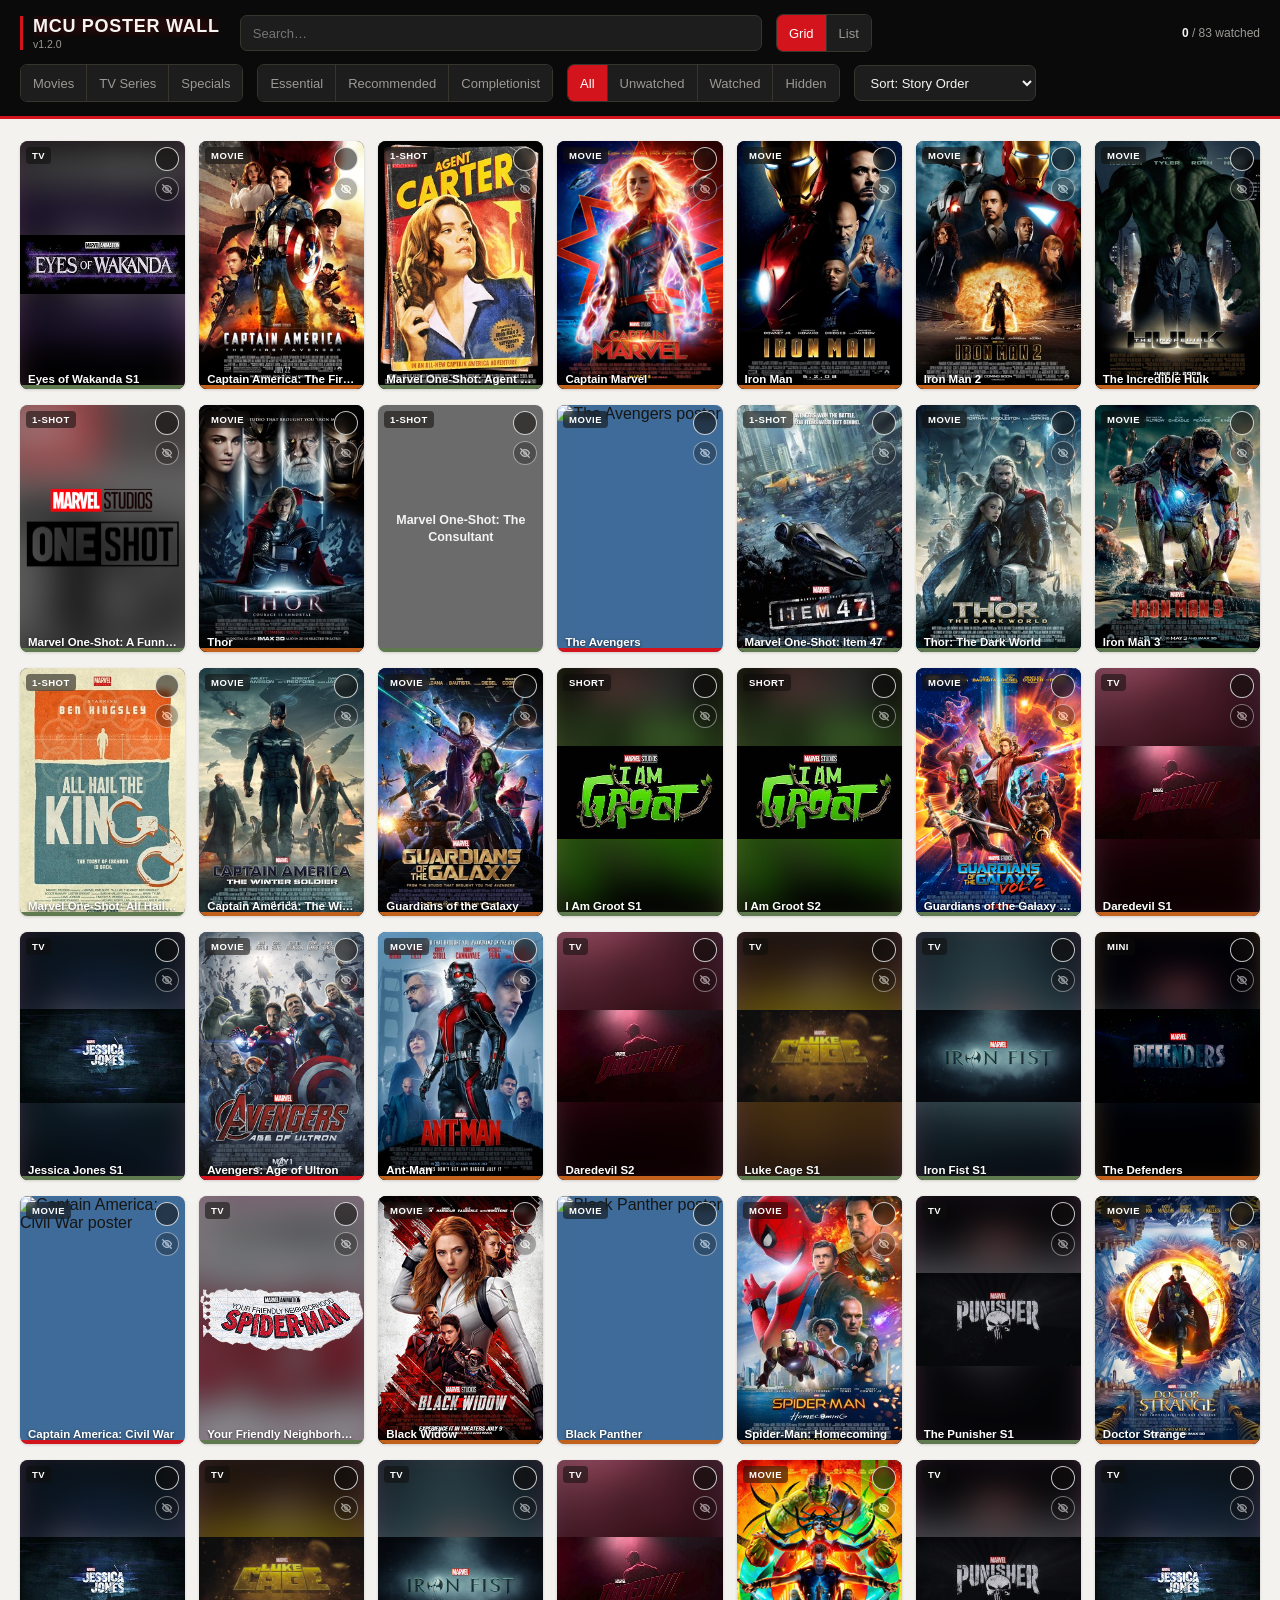
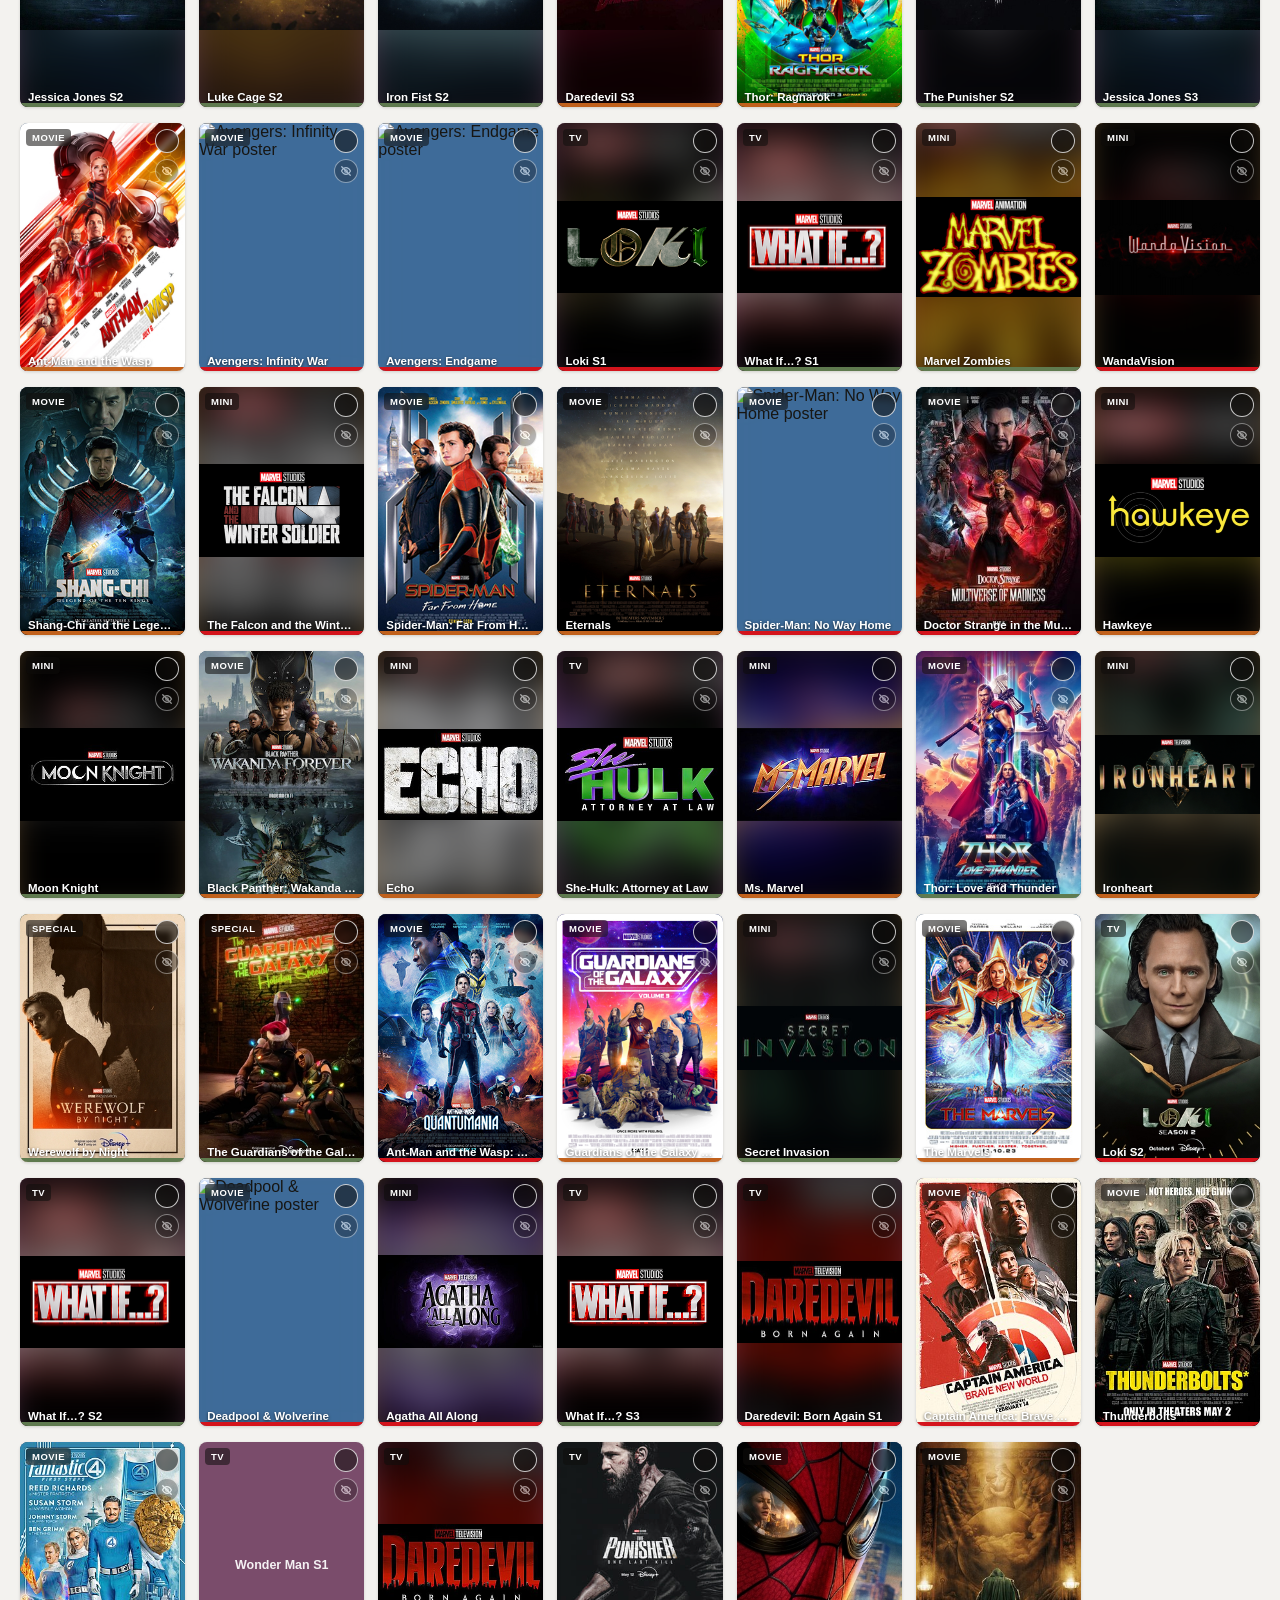
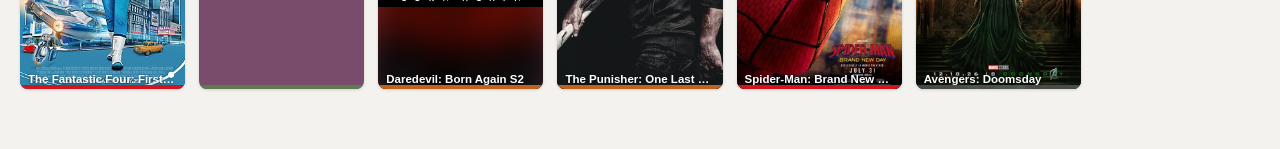
==== commit 5c3f190a: "Redesign visual theme and add fullscreen detail, stats, hide, and list views - Rework the visual the" ====
--- a/index.html
+++ b/index.html
@@ -3,123 +3,151 @@
 <head>
 <meta charset="utf-8">
 <meta name="viewport" content="width=device-width, initial-scale=1, viewport-fit=cover">
-<meta name="theme-color" content="#1b160f">
+<meta name="theme-color" content="#0a0a0a">
 <meta name="mobile-web-app-capable" content="yes">
 <meta name="apple-mobile-web-app-capable" content="yes">
-<meta name="apple-mobile-web-app-status-bar-style" content="black-translucent">
-<meta name="apple-mobile-web-app-title" content="Case File">
+<meta name="apple-mobile-web-app-status-bar-style" content="black">
+<meta name="apple-mobile-web-app-title" content="Poster Wall">
 <link rel="apple-touch-icon" href="[data-uri]">
 <link rel="icon" href="[data-uri]">
-<link rel="manifest" href="[data-uri]">
-<title>Sacred Timeline Case File — MCU Watch Order</title>
+<link rel="manifest" href="[data-uri]">
+<title>MCU Watch Order — Poster Wall</title>
 <style>
   :root {
-    --paper: #f2e8d5;
-    --paper-raised: #ece0c7;
-    --ink: #2a2014;
-    --ink-soft: #5c5138;
-    --rule: #c9b78e;
+    --bg: #f3f2ef;
+    --bg-raised: #ffffff;
+    --ink: #171613;
+    --ink-muted: #6b675d;
+    --border: #dedad0;
     --accent: #c1611c;
     --accent-ink: #ffffff;
-    --moss: #6b6b3f;
-    --seal-red: #a93226;
-    --gold: #b8860b;
-    --shadow: rgba(42, 32, 20, 0.18);
-    --card-bg: #fbf5e7;
-    --sprocket: #d9c79c;
-    --focus-ring: #2a2014;
-
-    --type-movie: #3e6b99;
-    --type-tv: #7a4c6b;
-    --type-mini: #8e6b3e;
-    --type-special: #4c7a6b;
-    --type-short: #6b7a3e;
-    --type-oneshot: #6b6b6b;
-  }
-
+    --seal-red: #d4141c;
+    --moss: #5f7a4f;
+    --shadow: rgba(23, 22, 19, 0.16);
+    --scrim: rgba(10, 9, 7, 0.86);
+    --chip-bg: rgba(15, 14, 12, 0.55);
+    --ring: rgba(255, 255, 255, 0.75);
+  }
   @media (prefers-color-scheme: dark) {
     :root {
-      --paper: #1b160f;
-      --paper-raised: #241d13;
-      --ink: #ece0c7;
-      --ink-soft: #b8a97e;
-      --rule: #4a3f28;
-      --accent: #e08a42;
-      --accent-ink: #1b160f;
-      --moss: #9a9a5f;
-      --seal-red: #d9584a;
-      --gold: #d4a017;
-      --shadow: rgba(0, 0, 0, 0.45);
-      --card-bg: #221b11;
-      --sprocket: #362c1a;
-      --focus-ring: #e08a42;
+      --bg: #131210;
+      --bg-raised: #1c1a17;
+      --ink: #efe9dc;
+      --ink-muted: #948c79;
+      --border: #322f28;
+      --accent: #e0904a;
+      --accent-ink: #17130b;
+      --seal-red: #ff5c54;
+      --moss: #8faa79;
+      --shadow: rgba(0, 0, 0, 0.5);
+      --scrim: rgba(6, 5, 4, 0.9);
+      --chip-bg: rgba(0, 0, 0, 0.55);
+      --ring: rgba(255, 255, 255, 0.65);
     }
   }
   :root[data-theme="dark"] {
-    --paper: #1b160f;
-    --paper-raised: #241d13;
-    --ink: #ece0c7;
-    --ink-soft: #b8a97e;
-    --rule: #4a3f28;
-    --accent: #e08a42;
-    --accent-ink: #1b160f;
-    --moss: #9a9a5f;
-    --seal-red: #d9584a;
-    --gold: #d4a017;
-    --shadow: rgba(0, 0, 0, 0.45);
-    --card-bg: #221b11;
-    --sprocket: #362c1a;
-    --focus-ring: #e08a42;
+    --bg: #131210;
+    --bg-raised: #1c1a17;
+    --ink: #efe9dc;
+    --ink-muted: #948c79;
+    --border: #322f28;
+    --accent: #e0904a;
+    --accent-ink: #17130b;
+    --seal-red: #ff5c54;
+    --moss: #8faa79;
+    --shadow: rgba(0, 0, 0, 0.5);
+    --scrim: rgba(6, 5, 4, 0.9);
+    --chip-bg: rgba(0, 0, 0, 0.55);
+    --ring: rgba(255, 255, 255, 0.65);
   }
   :root[data-theme="light"] {
-    --paper: #f2e8d5;
-    --paper-raised: #ece0c7;
-    --ink: #2a2014;
-    --ink-soft: #5c5138;
-    --rule: #c9b78e;
+    --bg: #f3f2ef;
+    --bg-raised: #ffffff;
+    --ink: #171613;
+    --ink-muted: #6b675d;
+    --border: #dedad0;
     --accent: #c1611c;
     --accent-ink: #ffffff;
-    --moss: #6b6b3f;
-    --seal-red: #a93226;
-    --gold: #b8860b;
-    --shadow: rgba(42, 32, 20, 0.18);
-    --card-bg: #fbf5e7;
-    --sprocket: #d9c79c;
-    --focus-ring: #2a2014;
+    --seal-red: #d4141c;
+    --moss: #5f7a4f;
+    --shadow: rgba(23, 22, 19, 0.16);
+    --scrim: rgba(10, 9, 7, 0.86);
+    --chip-bg: rgba(15, 14, 12, 0.55);
+    --ring: rgba(255, 255, 255, 0.75);
   }
 
   * { box-sizing: border-box; }
-
+  html {
+    height: 100%;
+    /* Stops iOS Safari's rubber-band overscroll from leaving the page
+       scrolled past the top on load, which hid the sticky header until
+       the user dragged the page down manually. */
+    overscroll-behavior-y: none;
+  }
   body {
     margin: 0;
-    background:
-      repeating-linear-gradient(0deg, rgba(0,0,0,0.015) 0px, rgba(0,0,0,0.015) 1px, transparent 1px, transparent 3px),
-      var(--paper);
+    min-height: 100%;
+    overscroll-behavior-y: none;
+    background: var(--bg);
     color: var(--ink);
     font-family: -apple-system, BlinkMacSystemFont, "Segoe UI", Helvetica, Arial, sans-serif;
-    line-height: 1.45;
-  }
-
-  .mono {
-    font-family: ui-monospace, "SF Mono", "Courier New", Consolas, monospace;
-    font-variant-numeric: tabular-nums;
-  }
-
-  .wrap {
-    max-width: 1180px;
+  }
+  .mono { font-family: ui-monospace, "SF Mono", Consolas, monospace; font-variant-numeric: tabular-nums; }
+
+  /* ---------- top bar ---------- */
+  /* Header is deliberately a fixed black/red band regardless of the
+     light/dark theme toggle below — every header-internal control still
+     reads --bg/--bg-raised/--ink/--ink-muted/--border via var(), so
+     redeclaring those four here re-themes the whole bar (and the mobile
+     filters dropdown, which lives inside <header>) without touching
+     every individual rule. */
+  header {
+    position: sticky;
+    top: 0;
+    z-index: 20;
+    background: var(--bg);
+    color: var(--ink);
+    border-bottom: 3px solid var(--seal-red);
+    padding: max(14px, env(safe-area-inset-top)) max(20px, env(safe-area-inset-right)) 14px max(20px, env(safe-area-inset-left));
+    --bg: #0a0a0a;
+    --bg-raised: #1d1d1d;
+    --ink: #f5f4f2;
+    --ink-muted: #9c9995;
+    --border: #38352f;
+  }
+  .bar {
+    max-width: 1400px;
     margin: 0 auto;
-    padding: max(28px, env(safe-area-inset-top)) max(20px, env(safe-area-inset-right)) max(80px, env(safe-area-inset-bottom)) max(20px, env(safe-area-inset-left));
-  }
-
-  .controls-top { align-items: flex-end; }
-  .field-search { flex: 1 1 240px; }
-  .field-search input { width: 100%; }
+    display: flex;
+    align-items: center;
+    gap: 14px;
+    flex-wrap: wrap;
+  }
+  .bar-top { flex-wrap: nowrap; }
+  .bar-top .title-block { flex: 0 1 auto; min-width: 0; overflow: hidden; }
+  .bar-top .title-block h1 { overflow: hidden; text-overflow: ellipsis; white-space: nowrap; }
+  .bar-top #q { flex: 1 1 240px; min-width: 0; }
+
+  /* Search input, selects, and every filter-row button share one height/shape. */
+  input[type="search"], select, .filters-btn, .seg button {
+    font: inherit;
+    font-size: 13px;
+    min-height: 36px;
+  }
+
   .filters-btn {
     display: none;
     align-items: center;
     gap: 6px;
-  }
-  .filters-btn[aria-expanded="true"] { background: var(--accent); color: var(--accent-ink); border-color: var(--accent); }
+    background: var(--bg-raised);
+    color: var(--ink);
+    border: 1px solid var(--border);
+    padding: 0 12px;
+    border-radius: 7px;
+    cursor: pointer;
+    white-space: nowrap;
+  }
+  .filters-btn[aria-expanded="true"] { background: var(--seal-red); color: #fff; border-color: var(--seal-red); }
   .filter-count {
     display: inline-flex;
     align-items: center;
@@ -133,712 +161,902 @@
     font-size: 10px;
     font-weight: 700;
   }
-
-  /* ---------- Header / dossier stamp ---------- */
-  .dossier {
-    border: 2px solid var(--ink);
-    background: var(--paper-raised);
-    padding: 20px 24px;
-    position: relative;
-    box-shadow: 4px 4px 0 var(--shadow);
-  }
-  .dossier::before {
-    content: "";
-    position: absolute;
-    inset: 6px;
-    border: 1px solid var(--rule);
-    pointer-events: none;
-  }
-  .agency-line {
-    font-family: ui-monospace, "SF Mono", "Courier New", Consolas, monospace;
+  .filters-btn[aria-expanded="true"] .filter-count { background: rgba(255,255,255,0.3); }
+
+  .filters-panel { margin-top: 12px; }
+  .title-block {
+    display: flex;
+    flex-direction: column;
+    gap: 1px;
+    margin-right: 6px;
+    border-left: 3px solid var(--seal-red);
+    padding-left: 10px;
+  }
+  h1 {
+    margin: 0;
+    font-size: 18px;
+    font-weight: 900;
+    letter-spacing: 0.04em;
+    text-transform: uppercase;
+    text-shadow: 0 0 14px rgba(212, 20, 28, 0.55);
+  }
+  .view-link {
     font-size: 11px;
-    letter-spacing: 0.18em;
-    text-transform: uppercase;
-    color: var(--ink-soft);
-    display: flex;
-    justify-content: space-between;
-    flex-wrap: wrap;
-    gap: 6px;
-  }
-  h1 {
-    font-family: ui-monospace, "SF Mono", "Courier New", Consolas, monospace;
-    font-size: clamp(26px, 4vw, 40px);
-    font-weight: 700;
-    text-transform: uppercase;
-    letter-spacing: 0.04em;
-    margin: 10px 0 4px;
-    text-wrap: balance;
-  }
-  .subhead {
-    font-size: 14px;
-    color: var(--ink-soft);
-    max-width: 62ch;
-    margin: 0 0 18px;
-  }
-
-  .stampbar {
-    display: flex;
-    flex-wrap: wrap;
-    gap: 10px;
-    align-items: center;
-  }
-  .stamp {
-    border: 1.5px solid currentColor;
-    border-radius: 3px;
-    padding: 5px 10px;
-    font-family: ui-monospace, "SF Mono", "Courier New", Consolas, monospace;
-    font-size: 11px;
-    letter-spacing: 0.08em;
-    text-transform: uppercase;
-    transform: rotate(-1.2deg);
-  }
-  .stamp.countdown { color: var(--seal-red); }
-  .stamp.files { color: var(--moss); }
-
-  /* progress film strip */
-  .filmstrip {
-    margin-top: 18px;
-  }
-  .filmstrip-label {
-    display: flex;
-    justify-content: space-between;
-    font-size: 11px;
-    letter-spacing: 0.06em;
-    text-transform: uppercase;
-    color: var(--ink-soft);
-    margin-bottom: 6px;
-  }
-  .filmstrip-track {
-    position: relative;
-    height: 22px;
-    background: var(--sprocket);
-    border: 1px solid var(--ink);
+    color: var(--ink-muted);
+    text-decoration: none;
+    border-bottom: 1px solid transparent;
+  }
+  .view-link:hover { color: var(--seal-red); border-color: var(--seal-red); }
+
+  input[type="search"], select {
+    background: var(--bg-raised);
+    color: var(--ink);
+    border: 1px solid var(--border);
+    padding: 0 12px;
+    border-radius: 7px;
+  }
+  input[type="search"] { width: 190px; }
+  input[type="search"]:focus, select:focus, button:focus-visible, .tile:focus-visible {
+    outline: 2px solid var(--seal-red);
+    outline-offset: 2px;
+  }
+
+  .seg {
+    display: flex;
+    min-height: 36px;
+    border: 1px solid var(--border);
+    border-radius: 7px;
     overflow: hidden;
   }
-  .filmstrip-fill {
-    position: absolute;
-    inset: 0;
-    width: 0%;
-    background: var(--accent);
-    transition: width 0.5s ease;
-  }
-  .filmstrip-ticks {
-    position: absolute;
-    inset: 0;
-    display: flex;
-    justify-content: space-between;
-    padding: 0 2px;
-    pointer-events: none;
-  }
-  .filmstrip-ticks span {
-    width: 1px;
-    background: var(--paper);
-    opacity: 0.5;
-    height: 100%;
-  }
-
-  /* ---------- Controls ---------- */
-  .controls {
-    margin-top: 22px;
-    display: flex;
-    flex-wrap: wrap;
-    gap: 10px;
-    align-items: center;
-  }
-  .field {
-    display: flex;
-    flex-direction: column;
-    gap: 3px;
-  }
-  .field label {
-    font-size: 10px;
-    letter-spacing: 0.1em;
-    text-transform: uppercase;
-    color: var(--ink-soft);
-  }
-  input[type="search"], select {
-    font: inherit;
-    font-size: 13px;
-    background: var(--card-bg);
-    color: var(--ink);
-    border: 1.5px solid var(--ink);
-    padding: 7px 9px;
-    border-radius: 2px;
-  }
-  input[type="search"] { min-width: 200px; }
-  input[type="search"]:focus, select:focus, button:focus-visible {
-    outline: 2px solid var(--focus-ring);
-    outline-offset: 2px;
-  }
-  .chip-toggle {
-    display: flex;
-    border: 1.5px solid var(--ink);
-    border-radius: 2px;
-    overflow: hidden;
-  }
-  .chip-toggle button {
+  .seg button {
+    background: var(--bg-raised);
+    color: var(--ink-muted);
+    border: none;
+    padding: 0 12px;
+    cursor: pointer;
+    border-right: 1px solid var(--border);
+  }
+  .seg button:last-child { border-right: none; }
+  .seg button[aria-pressed="true"] { background: var(--seal-red); color: #fff; }
+
+  .seg.multi button[data-val="Essential"][aria-pressed="true"] { background: var(--seal-red); color: #fff; }
+  .seg.multi button[data-val="Recommended"][aria-pressed="true"] { background: var(--accent); color: var(--accent-ink); }
+  .seg.multi button[data-val="Completionist"][aria-pressed="true"] { background: var(--moss); color: #fff; }
+
+  .spacer { flex: 1; }
+  .progress-text {
     font: inherit;
     font-size: 12px;
-    letter-spacing: 0.04em;
-    background: var(--card-bg);
-    color: var(--ink);
+    color: var(--ink-muted);
+    white-space: nowrap;
+    background: none;
     border: none;
-    padding: 8px 12px;
+    padding: 0;
     cursor: pointer;
-    border-right: 1px solid var(--ink);
-  }
-  .chip-toggle button:last-child { border-right: none; }
-  .chip-toggle button[aria-pressed="true"] {
-    background: var(--accent);
-    color: var(--accent-ink);
-  }
-  .btn {
-    font: inherit;
-    font-size: 12px;
-    letter-spacing: 0.05em;
-    text-transform: uppercase;
-    background: var(--ink);
-    color: var(--paper);
-    border: 1.5px solid var(--ink);
-    padding: 8px 14px;
-    border-radius: 2px;
+    text-decoration: underline;
+    text-decoration-color: transparent;
+  }
+  .progress-text:hover, .progress-text:focus-visible { color: var(--seal-red); text-decoration-color: var(--seal-red); }
+  .progress-text b { color: var(--ink); }
+  .progress-text:hover b, .progress-text:focus-visible b { color: var(--seal-red); }
+
+  /* ---------- grid ---------- */
+  main { max-width: 1400px; margin: 0 auto; padding: 22px 20px 60px; }
+  .grid {
+    display: grid;
+    grid-template-columns: repeat(auto-fill, minmax(150px, 1fr));
+    gap: 16px 14px;
+  }
+
+  .tile {
+    position: relative;
+    aspect-ratio: 2 / 3;
+    border-radius: 8px;
+    overflow: hidden;
+    background: var(--bg-raised);
+    box-shadow: 0 1px 3px var(--shadow);
     cursor: pointer;
-  }
-  .btn:hover { background: var(--accent); border-color: var(--accent); }
-  .btn.secondary {
-    background: transparent;
-    color: var(--ink);
-  }
-  .btn.secondary:hover { background: var(--paper-raised); color: var(--ink); }
-  .spacer { flex: 1; }
-  .result-count {
-    font-size: 12px;
-    color: var(--ink-soft);
-    letter-spacing: 0.04em;
-  }
-
-  /* ---------- Legend ---------- */
-  details.legend {
-    margin-top: 16px;
-    border: 1px solid var(--rule);
-    background: var(--paper-raised);
-    padding: 4px 14px;
-  }
-  details.legend summary {
-    cursor: pointer;
-    font-size: 12px;
-    letter-spacing: 0.08em;
-    text-transform: uppercase;
-    padding: 8px 0;
-    color: var(--ink-soft);
-  }
-  .legend-grid {
-    display: grid;
-    grid-template-columns: repeat(auto-fit, minmax(200px, 1fr));
-    gap: 10px 20px;
-    padding: 4px 0 14px;
-    font-size: 12.5px;
-  }
-  .legend-grid .lg-title { font-weight: 700; margin-bottom: 4px; }
-  .swatch {
-    display: inline-block;
-    width: 10px; height: 10px;
-    margin-right: 6px;
-    border: 1px solid var(--ink);
-    vertical-align: middle;
-  }
-
-  /* ---------- Grid ---------- */
-  .grid {
-    margin-top: 26px;
-    display: grid;
-    grid-template-columns: repeat(auto-fill, minmax(258px, 1fr));
-    gap: 18px;
-  }
-
-  .card {
-    background: var(--card-bg);
-    border: 1.5px solid var(--ink);
-    box-shadow: 3px 3px 0 var(--shadow);
-    display: flex;
-    flex-direction: column;
-    position: relative;
-    transition: transform 0.15s ease, box-shadow 0.15s ease;
-  }
-  .card:hover {
-    transform: translate(-2px, -2px);
-    box-shadow: 5px 5px 0 var(--shadow);
-  }
-  .card.is-watched { opacity: 0.72; }
-
-  .poster {
-    position: relative;
-    height: 258px;
-    background: linear-gradient(135deg, var(--tint, var(--type-movie)), color-mix(in srgb, var(--tint, var(--type-movie)) 55%, black));
-    display: flex;
-    align-items: center;
-    justify-content: center;
-    overflow: hidden;
-    border-bottom: 1.5px solid var(--ink);
-  }
-  .poster:not(.has-img) { height: 108px; }
-  .poster-img {
+    transition: transform 0.18s ease, box-shadow 0.18s ease;
+  }
+  .tile:hover, .tile:focus-visible {
+    transform: translateY(-3px);
+    box-shadow: 0 10px 24px var(--shadow);
+    z-index: 5;
+  }
+  .tile img {
     position: absolute;
     inset: 0;
     width: 100%;
     height: 100%;
+    object-fit: cover;
+    object-position: center 15%;
+  }
+  .tile img.poster-bg {
+    filter: blur(16px) brightness(0.6) saturate(1.1);
+    transform: scale(1.2);
+    object-position: center center;
+  }
+  .tile img.poster-fg.is-landscape {
     object-fit: contain;
     object-position: center center;
   }
-  .poster-scrim {
+  .tile.no-art { display: flex; align-items: center; justify-content: center; padding: 10px; }
+  .tile.no-art .fallback-title {
+    font-size: 12.5px;
+    font-weight: 600;
+    text-align: center;
+    line-height: 1.3;
+    color: rgba(255,255,255,0.92);
+  }
+
+  .chip {
+    position: absolute;
+    top: 6px;
+    font-size: 9.5px;
+    font-weight: 700;
+    letter-spacing: 0.05em;
+    text-transform: uppercase;
+    padding: 3px 6px;
+    border-radius: 4px;
+    background: var(--chip-bg);
+    color: #fff;
+    backdrop-filter: blur(3px);
+  }
+  .chip.type { left: 6px; }
+
+  .watch-toggle {
+    position: absolute;
+    top: 6px;
+    right: 6px;
+    width: 24px;
+    height: 24px;
+    border-radius: 50%;
+    border: 1.5px solid var(--ring);
+    background: var(--chip-bg);
+    backdrop-filter: blur(3px);
+    color: #fff;
+    display: flex;
+    align-items: center;
+    justify-content: center;
+    font-size: 12px;
+    line-height: 1;
+    cursor: pointer;
+    padding: 0;
+  }
+  .watch-toggle svg { width: 12px; height: 12px; opacity: 0; transition: opacity 0.12s ease; }
+  .watch-toggle.watched {
+    background: var(--moss);
+    border-color: var(--moss);
+  }
+  .watch-toggle.watched svg { opacity: 1; }
+
+  .hide-toggle {
+    position: absolute;
+    top: 36px;
+    right: 6px;
+    width: 24px;
+    height: 24px;
+    border-radius: 50%;
+    border: 1.5px solid var(--ring);
+    background: var(--chip-bg);
+    backdrop-filter: blur(3px);
+    color: #fff;
+    display: flex;
+    align-items: center;
+    justify-content: center;
+    cursor: pointer;
+    padding: 0;
+    opacity: 0.55;
+    transition: opacity 0.12s ease;
+  }
+  .hide-toggle svg { width: 12px; height: 12px; }
+  .tile:hover .hide-toggle, .tile:focus-within .hide-toggle, .hide-toggle.is-hidden {
+    opacity: 1;
+  }
+  .hide-toggle.is-hidden {
+    background: var(--seal-red);
+    border-color: var(--seal-red);
+  }
+
+  .priority-bar {
+    position: absolute;
+    left: 0; right: 0; bottom: 0;
+    height: 4px;
+  }
+
+  .caption {
+    position: absolute;
+    left: 0; right: 0; bottom: 4px;
+    padding: 0 8px;
+    font-size: 11.5px;
+    font-weight: 600;
+    color: #fff;
+    text-shadow: 0 1px 3px rgba(0,0,0,0.7);
+    white-space: nowrap;
+    overflow: hidden;
+    text-overflow: ellipsis;
+    opacity: 1;
+    transition: opacity 0.15s ease;
+  }
+  .tile:hover .caption, .tile:focus-visible .caption { opacity: 0; }
+  .tile.no-art .caption { display: none; }
+
+  .detail {
     position: absolute;
     inset: 0;
-    box-shadow: inset 0 26px 22px -22px rgba(0,0,0,0.55), inset 0 -30px 24px -22px rgba(0,0,0,0.6);
+    background:
+      linear-gradient(180deg, rgba(0,0,0,0) 0%, var(--scrim) 55%),
+      linear-gradient(0deg, var(--scrim) 0%, rgba(0,0,0,0) 100%);
+    opacity: 0;
     pointer-events: none;
-  }
-  .poster .sprocket-row {
-    position: absolute;
-    left: 0; right: 0;
-    display: flex;
+    display: flex;
+    flex-direction: column;
+    justify-content: flex-end;
+    padding: 10px;
+    transition: opacity 0.16s ease;
+  }
+  .tile:hover .detail, .tile:focus-visible .detail {
+    opacity: 1;
+  }
+  .detail .d-title {
+    font-size: 13px;
+    font-weight: 700;
+    color: #fff;
+    line-height: 1.25;
+    margin-bottom: 4px;
+  }
+  .detail .d-meta {
+    font-size: 10.5px;
+    color: rgba(255,255,255,0.75);
+    margin-bottom: 6px;
+  }
+  .detail .d-priority {
+    font-size: 10px;
+    font-weight: 700;
+    letter-spacing: 0.04em;
+    text-transform: uppercase;
+    margin-bottom: 6px;
+  }
+  .detail .d-row {
+    display: flex;
+    align-items: center;
+    gap: 6px;
+    font-size: 10px;
+    color: rgba(255,255,255,0.85);
+    margin-bottom: 3px;
+  }
+  .detail .d-bar {
+    flex: 1;
+    height: 4px;
+    background: rgba(255,255,255,0.2);
+    border-radius: 2px;
+    overflow: hidden;
+  }
+  .detail .d-bar-fill { height: 100%; }
+  .detail .d-rt { font-size: 10px; color: rgba(255,255,255,0.75); margin-top: 2px; }
+  .detail .d-notes {
+    font-size: 10px;
+    color: rgba(255,255,255,0.65);
+    margin-top: 6px;
+    line-height: 1.35;
+    display: -webkit-box;
+    -webkit-line-clamp: 3;
+    -webkit-box-orient: vertical;
+    overflow: hidden;
+  }
+
+  .empty-state {
+    text-align: center;
+    padding: 80px 20px;
+    color: var(--ink-muted);
+    font-size: 14px;
+  }
+
+  /* ---------- version / changelog ---------- */
+  .version-badge {
+    align-self: flex-start;
+    font: inherit;
+    font-size: 10.5px;
+    color: var(--ink-muted);
+    background: none;
+    border: none;
+    padding: 0;
+    margin: 0;
+    cursor: pointer;
+    text-decoration: underline;
+    text-decoration-color: transparent;
+  }
+  .version-badge:hover, .version-badge:focus-visible { color: var(--seal-red); text-decoration-color: var(--seal-red); }
+  .version-badge:empty { display: none; }
+
+  .modal-backdrop {
+    position: fixed;
+    inset: 0;
+    z-index: 100;
+    background: var(--scrim);
+    display: flex;
+    align-items: center;
+    justify-content: center;
+    padding: 20px;
+  }
+  .modal-backdrop[hidden] { display: none; }
+  .modal {
+    width: 100%;
+    max-width: 420px;
+    max-height: min(560px, 80vh);
+    display: flex;
+    flex-direction: column;
+    background: var(--bg-raised);
+    color: var(--ink);
+    border-radius: 12px;
+    box-shadow: 0 24px 60px var(--shadow);
+    overflow: hidden;
+  }
+  .modal-head {
+    display: flex;
+    align-items: center;
     justify-content: space-between;
-    padding: 0 4px;
-  }
-  .poster .sprocket-row.top { top: 5px; }
-  .poster .sprocket-row.bottom { bottom: 5px; }
-  .poster .sprocket-row span {
-    width: 7px; height: 7px;
-    background: var(--card-bg);
-    border-radius: 1px;
-    opacity: 0.85;
-  }
-  .poster .glyph {
-    font-family: ui-monospace, "SF Mono", "Courier New", Consolas, monospace;
-    font-size: 30px;
-    color: rgba(255,255,255,0.92);
-    text-shadow: 0 1px 2px rgba(0,0,0,0.4);
-  }
-  .poster .fileno {
-    position: absolute;
-    top: 16px;
-    left: 10px;
-    font-family: ui-monospace, "SF Mono", "Courier New", Consolas, monospace;
-    font-size: 10px;
-    letter-spacing: 0.06em;
-    color: rgba(255,255,255,0.88);
-    background: rgba(0,0,0,0.28);
-    padding: 2px 5px;
-    border-radius: 2px;
-  }
-  .poster .fmt-tag {
-    position: absolute;
-    top: 16px;
-    right: 10px;
-    font-family: ui-monospace, "SF Mono", "Courier New", Consolas, monospace;
-    font-size: 9px;
+    padding: 16px 18px;
+    border-bottom: 1px solid var(--border);
+  }
+  .modal-head h2 { margin: 0; font-size: 16px; }
+  .modal-close {
+    font: inherit;
+    font-size: 20px;
+    line-height: 1;
+    background: none;
+    border: none;
+    color: var(--ink-muted);
+    cursor: pointer;
+    padding: 4px;
+  }
+  .modal-close:hover { color: var(--ink); }
+  .modal-body { padding: 16px 18px; overflow-y: auto; }
+  .changelog-entry + .changelog-entry { margin-top: 16px; padding-top: 16px; border-top: 1px solid var(--border); }
+  .changelog-entry h3 { margin: 0 0 2px; font-size: 13.5px; }
+  .changelog-entry .changelog-date { font-size: 11px; color: var(--ink-muted); margin-bottom: 8px; }
+  .changelog-entry ul { margin: 0; padding-left: 18px; font-size: 12.5px; line-height: 1.5; }
+  .changelog-entry li { margin-bottom: 4px; }
+  .modal-foot { padding: 14px 18px; border-top: 1px solid var(--border); text-align: right; }
+  .modal-ok {
+    font: inherit;
+    font-size: 13px;
+    background: var(--seal-red);
+    color: #fff;
+    border: none;
+    padding: 9px 16px;
+    border-radius: 7px;
+    cursor: pointer;
+  }
+
+  /* ---------- fullscreen views (stats, movie detail) ---------- */
+  .fullscreen-view {
+    position: fixed;
+    inset: 0;
+    z-index: 100;
+    background: var(--bg);
+    color: var(--ink);
+    display: flex;
+    flex-direction: column;
+  }
+  .fullscreen-view[hidden] { display: none; }
+  .fullscreen-head {
+    display: flex;
+    align-items: center;
+    justify-content: space-between;
+    gap: 12px;
+    flex-shrink: 0;
+    background: #0a0a0a;
+    color: #f5f4f2;
+    border-bottom: 3px solid var(--seal-red);
+    padding: max(14px, env(safe-area-inset-top)) max(20px, env(safe-area-inset-right)) 14px max(20px, env(safe-area-inset-left));
+  }
+  .fullscreen-head h2 {
+    margin: 0;
+    font-size: 17px;
+    font-weight: 800;
+    letter-spacing: 0.03em;
+    text-transform: uppercase;
+  }
+  .fullscreen-close {
+    font: inherit;
+    font-size: 24px;
+    line-height: 1;
+    background: none;
+    border: none;
+    color: #f5f4f2;
+    cursor: pointer;
+    padding: 4px 6px;
+    flex-shrink: 0;
+  }
+  .fullscreen-close:hover, .fullscreen-close:focus-visible { color: var(--seal-red); }
+  .fullscreen-body {
+    flex: 1 1 auto;
+    overflow-y: auto;
+    padding: 20px max(20px, env(safe-area-inset-right)) max(30px, env(safe-area-inset-bottom)) max(20px, env(safe-area-inset-left));
+  }
+
+  /* ---------- stats view ---------- */
+  .stats-section + .stats-section { margin-top: 28px; }
+  .stats-section-title {
+    font-size: 12px;
+    font-weight: 700;
     letter-spacing: 0.05em;
     text-transform: uppercase;
-    color: rgba(255,255,255,0.88);
-    background: rgba(0,0,0,0.28);
-    padding: 2px 5px;
-    border-radius: 2px;
-  }
-
-  .stamp-btn {
-    position: absolute;
-    bottom: -14px;
-    right: 12px;
-    width: 46px;
-    height: 46px;
+    color: var(--ink-muted);
+    margin: 0 0 14px;
+  }
+  .stat-grid {
+    display: grid;
+    grid-template-columns: repeat(auto-fit, minmax(150px, 1fr));
+    gap: 16px;
+  }
+  .stat-card {
+    display: flex;
+    flex-direction: column;
+    align-items: center;
+    gap: 10px;
+    padding: 18px 12px;
+    background: var(--bg-raised);
+    border: 1px solid var(--border);
+    border-radius: 10px;
+    text-align: center;
+  }
+  .stat-card-title { font-size: 12.5px; font-weight: 700; }
+  .donut {
+    width: 108px;
+    height: 108px;
     border-radius: 50%;
-    border: 2.5px solid var(--seal-red);
-    background: var(--card-bg);
-    color: var(--seal-red);
-    font-family: ui-monospace, "SF Mono", "Courier New", Consolas, monospace;
-    font-size: 8px;
-    font-weight: 700;
-    letter-spacing: 0.02em;
-    text-transform: uppercase;
-    cursor: pointer;
+    background: conic-gradient(var(--donut-color, var(--moss)) calc(var(--pct, 0) * 1%), var(--border) 0);
     display: flex;
     align-items: center;
     justify-content: center;
+    flex-shrink: 0;
+  }
+  .donut-hole {
+    width: 74px;
+    height: 74px;
+    border-radius: 50%;
+    background: var(--bg-raised);
+    display: flex;
+    flex-direction: column;
+    align-items: center;
+    justify-content: center;
+  }
+  .donut-pct { font-size: 16px; font-weight: 800; }
+  .donut-hours { font-size: 9px; color: var(--ink-muted); margin-top: 1px; }
+  .stat-legend { font-size: 11px; color: var(--ink-muted); display: flex; flex-direction: column; gap: 3px; }
+  .stat-legend .dot { display: inline-block; width: 7px; height: 7px; border-radius: 50%; margin-right: 5px; }
+  .stats-footnote { font-size: 11px; color: var(--ink-muted); margin-top: 16px; }
+
+  /* ---------- movie detail view ---------- */
+  .detail-container { max-width: 640px; margin: 0 auto; }
+  .detail-hero {
+    position: relative;
+    height: 260px;
+    overflow: hidden;
+    margin: -20px calc(50% - 50vw) 64px;
+  }
+  .detail-hero.no-art { height: 140px; margin-bottom: 24px; }
+  .detail-hero-bg {
+    position: absolute;
+    inset: 0;
+    width: 100%;
+    height: 100%;
+    object-fit: cover;
+    filter: blur(20px) brightness(0.45) saturate(1.1);
+    transform: scale(1.15);
+  }
+  .detail-hero-poster {
+    position: absolute;
+    left: 50%;
+    bottom: -56px;
+    transform: translateX(-50%);
+    width: 140px;
+    aspect-ratio: 2 / 3;
+    object-fit: cover;
+    border-radius: 8px;
+    box-shadow: 0 12px 30px var(--shadow);
+    border: 3px solid var(--bg);
+  }
+  .detail-title-row { display: flex; align-items: center; justify-content: center; gap: 10px; flex-wrap: wrap; text-align: center; }
+  .detail-movie-title { margin: 0; font-size: 21px; font-weight: 800; }
+  .detail-priority-badge {
+    font-size: 10.5px;
+    font-weight: 700;
+    text-transform: uppercase;
+    letter-spacing: 0.04em;
+    padding: 3px 9px;
+    border-radius: 999px;
+    border: 1.5px solid;
+  }
+  .detail-meta-row {
+    margin-top: 8px;
+    color: var(--ink-muted);
+    font-size: 13px;
+    display: flex;
+    align-items: center;
+    justify-content: center;
+    gap: 6px;
+    flex-wrap: wrap;
     text-align: center;
-    line-height: 1.1;
-    transform: rotate(-14deg) scale(1);
-    transition: transform 0.18s cubic-bezier(.34,1.56,.64,1), background 0.15s, color 0.15s;
-    box-shadow: 2px 2px 0 var(--shadow);
-  }
-  .stamp-btn:hover { transform: rotate(-14deg) scale(1.06); }
-  .stamp-btn.stamped {
-    background: var(--seal-red);
-    color: var(--card-bg);
-    transform: rotate(-8deg) scale(1);
-  }
-  .stamp-btn.slam { animation: slam 0.32s ease; }
-  @keyframes slam {
-    0% { transform: rotate(-14deg) scale(1.9); opacity: 0.4; }
-    60% { transform: rotate(-8deg) scale(0.92); opacity: 1; }
-    100% { transform: rotate(-8deg) scale(1); }
-  }
-  @media (prefers-reduced-motion: reduce) {
-    .stamp-btn, .card { transition: none; }
-    .stamp-btn.slam { animation: none; }
-  }
+  }
+  .detail-actions { display: flex; gap: 10px; margin: 20px 0 8px; }
+  .detail-action-btn {
+    flex: 1;
+    font: inherit;
+    font-size: 12.5px;
+    font-weight: 700;
+    text-transform: uppercase;
+    letter-spacing: 0.03em;
+    padding: 12px;
+    border-radius: 8px;
+    border: 1.5px solid var(--border);
+    background: var(--bg-raised);
+    color: var(--ink);
+    cursor: pointer;
+  }
+  .detail-action-btn.watch.active { background: var(--moss); border-color: var(--moss); color: #fff; }
+  .detail-action-btn.hide.active { background: var(--seal-red); border-color: var(--seal-red); color: #fff; }
+  .detail-block { margin-top: 26px; }
+  .detail-block h3 {
+    margin: 0 0 8px;
+    font-size: 11px;
+    font-weight: 700;
+    text-transform: uppercase;
+    letter-spacing: 0.05em;
+    color: var(--ink-muted);
+  }
+  .detail-block p { margin: 0; font-size: 14px; line-height: 1.55; }
+  .detail-meter { display: flex; align-items: center; gap: 8px; }
+  .detail-meter-track { flex: 1; height: 7px; background: var(--border); border-radius: 4px; overflow: hidden; }
+  .detail-meter-fill { height: 100%; }
+
+  /* ---------- list view ---------- */
+  /* Each row is its own rounded card (gap-separated, not divider lines), with
+     the poster as a full-bleed cover image and a directional scrim behind the
+     text for legibility. A colored .swipe-bg (watch, left-aligned; hide,
+     right-aligned) sits behind the opaque .list-row-content, which JS
+     translates horizontally as the user drags — see the pointer handlers
+     near render(). */
+  .list-wrap {
+    display: flex;
+    flex-direction: column;
+    gap: 10px;
+  }
+  .list-row {
+    position: relative;
+    border-radius: 10px;
+    overflow: hidden;
+    box-shadow: 0 1px 3px var(--shadow);
+  }
+  .swipe-bg {
+    position: absolute;
+    inset: 0;
+    display: flex;
+    align-items: center;
+    padding: 0 18px;
+    font-size: 11px;
+    font-weight: 700;
+    text-transform: uppercase;
+    letter-spacing: 0.05em;
+    color: #fff;
+    opacity: 0;
+  }
+  .swipe-bg.watch { background: var(--moss); justify-content: flex-start; }
+  .swipe-bg.hide { background: var(--seal-red); justify-content: flex-end; }
+  .list-row-content {
+    position: relative;
+    height: 98px;
+    background: var(--bg-raised);
+    touch-action: pan-y;
+    cursor: grab;
+  }
+  .list-row.dragging .list-row-content { transition: none; cursor: grabbing; }
+  .list-row:not(.dragging) .list-row-content { transition: transform 0.2s ease; }
+  .list-row.is-watched .list-row-content { opacity: 0.55; }
+  .list-row-bg {
+    position: absolute;
+    inset: 0;
+    width: 100%;
+    height: 100%;
+    object-fit: cover;
+    object-position: center 20%;
+  }
+  .list-row-scrim {
+    position: absolute;
+    inset: 0;
+    background: linear-gradient(90deg, rgba(0,0,0,0.85) 0%, rgba(0,0,0,0.68) 38%, rgba(0,0,0,0.22) 72%, rgba(0,0,0,0.4) 100%);
+  }
+  .list-row-info {
+    position: absolute;
+    left: 0;
+    right: 76px;
+    top: 0;
+    bottom: 0;
+    display: flex;
+    flex-direction: column;
+    justify-content: center;
+    padding: 10px 12px;
+  }
+  .list-row-title {
+    font-size: 14px;
+    font-weight: 700;
+    color: #fff;
+    text-shadow: 0 1px 3px rgba(0,0,0,0.8);
+    white-space: nowrap;
+    overflow: hidden;
+    text-overflow: ellipsis;
+  }
+  .list-row-meta {
+    font-size: 11px;
+    color: rgba(255,255,255,0.82);
+    text-shadow: 0 1px 2px rgba(0,0,0,0.7);
+    display: flex;
+    align-items: center;
+    gap: 7px;
+    margin-top: 5px;
+    white-space: nowrap;
+    overflow: hidden;
+  }
+  .list-type-chip {
+    font-size: 9px;
+    font-weight: 700;
+    letter-spacing: 0.04em;
+    text-transform: uppercase;
+    padding: 1px 5px;
+    border-radius: 3px;
+    color: #fff;
+    flex-shrink: 0;
+  }
+  .list-row .watch-toggle { top: 10px; }
+  .list-row .hide-toggle { top: 40px; opacity: 1; }
 
   /* ---------- mobile ---------- */
   @media (max-width: 760px) {
-    .wrap { padding-left: max(14px, env(safe-area-inset-left)); padding-right: max(14px, env(safe-area-inset-right)); }
-    .dossier { padding: 16px 16px; }
-    h1 { font-size: 22px; }
-    .subhead { font-size: 13px; }
-    .stampbar { gap: 8px; }
-    .stamp { font-size: 10px; padding: 4px 8px; }
+    main {
+      padding: 16px 14px max(40px, env(safe-area-inset-bottom));
+    }
+    .grid { grid-template-columns: repeat(auto-fill, minmax(122px, 1fr)); gap: 12px 10px; }
 
     .filters-btn { display: inline-flex; }
     .filters-panel {
       display: none;
       flex-direction: column;
       align-items: stretch;
+    }
+    /* Floats over the grid as a dropdown instead of pushing content down;
+       header is position:sticky, which also makes it the containing block. */
+    .filters-panel.open {
+      display: flex;
+      position: absolute;
+      top: 100%;
+      left: 0;
+      right: 0;
       margin-top: 0;
-    }
-    .filters-panel.open { display: flex; margin-top: 14px; }
-    .filters-panel.open .field { width: 100%; }
-    .filters-panel.open .spacer { display: none; }
-    .filters-panel.open .chip-toggle { width: 100%; }
-    .filters-panel.open .chip-toggle button { flex: 1; text-align: center; }
-    .filters-panel.open .btn { width: 100%; }
+      padding: 12px max(20px, env(safe-area-inset-right)) max(14px, env(safe-area-inset-bottom)) max(20px, env(safe-area-inset-left));
+      background: var(--bg);
+      border-bottom: 1px solid var(--border);
+      box-shadow: 0 14px 28px var(--shadow);
+      z-index: 25;
+      gap: 10px;
+    }
+    .filters-panel.open > * { width: 100%; }
+    .filters-panel.open .seg { width: 100%; }
+    .filters-panel.open .seg button { flex: 1; text-align: center; }
 
     /* 16px prevents iOS Safari from auto-zooming the page on focus */
-    input[type="search"], select, .btn, .filters-btn { font-size: 16px; padding: 11px 12px; }
-    .chip-toggle button { padding: 11px 12px; font-size: 13px; }
-
-    .card-body { padding: 20px 12px 12px; }
-  }
-
-  .card-body {
-    padding: 20px 14px 14px;
-    display: flex;
-    flex-direction: column;
-    gap: 8px;
-    flex: 1;
-  }
-  .card h3 {
-    margin: 0;
-    font-size: 15px;
-    line-height: 1.3;
-    text-wrap: balance;
-  }
-  .meta-row {
-    display: flex;
-    flex-wrap: wrap;
-    gap: 6px;
-    font-size: 11px;
-    color: var(--ink-soft);
-  }
-  .tag {
-    border: 1px solid var(--rule);
-    padding: 2px 6px;
-    border-radius: 2px;
-    letter-spacing: 0.02em;
-  }
-  .priority-seal {
-    align-self: flex-start;
-    font-family: ui-monospace, "SF Mono", "Courier New", Consolas, monospace;
-    font-size: 10px;
-    letter-spacing: 0.06em;
-    text-transform: uppercase;
-    padding: 3px 8px;
-    border: 1.5px solid var(--seal);
-    color: var(--seal);
-    border-radius: 2px;
-    transform: rotate(-1deg);
-  }
-
-  .gauge-row {
-    display: flex;
-    align-items: center;
-    gap: 8px;
-    font-size: 10.5px;
-    color: var(--ink-soft);
-  }
-  .gauge-label { width: 78px; flex-shrink: 0; letter-spacing: 0.04em; text-transform: uppercase; }
-  .gauge-track {
-    flex: 1;
-    height: 7px;
-    background: var(--sprocket);
-    border: 1px solid var(--rule);
-    position: relative;
-  }
-  .gauge-fill { height: 100%; }
-  .gauge-val { width: 34px; text-align: right; flex-shrink: 0; }
-
-  .rt-row {
-    display: flex;
-    gap: 14px;
-    font-size: 11px;
-  }
-  .rt-row .rt-item { color: var(--ink-soft); }
-  .rt-row b { color: var(--ink); }
-
-  .notes-toggle {
-    margin-top: auto;
-    padding-top: 6px;
-    border-top: 1px dashed var(--rule);
-  }
-  .notes-toggle summary {
-    cursor: pointer;
-    font-size: 11px;
-    color: var(--ink-soft);
-    list-style: none;
-  }
-  .notes-toggle summary::-webkit-details-marker { display: none; }
-  .notes-toggle summary::before { content: "▸ FIELD NOTES"; letter-spacing: 0.06em; }
-  .notes-toggle[open] summary::before { content: "▾ FIELD NOTES"; }
-  .notes-text {
-    font-size: 12px;
-    color: var(--ink);
-    margin: 6px 0 0;
-  }
-
-  .redacted {
-    display: inline-block;
-    background: var(--ink);
-    color: var(--ink);
-    border-radius: 2px;
-    padding: 0 4px;
-    user-select: none;
-  }
-
-  .empty-state {
-    text-align: center;
-    padding: 60px 20px;
-    color: var(--ink-soft);
-  }
-  .empty-state .glyph-big { font-size: 34px; margin-bottom: 10px; }
-
-  footer.endfile {
-    text-align: center;
-    margin-top: 40px;
-    font-family: ui-monospace, "SF Mono", "Courier New", Consolas, monospace;
-    font-size: 11px;
-    letter-spacing: 0.14em;
-    text-transform: uppercase;
-    color: var(--ink-soft);
-  }
-
-  .sr-only {
-    position: absolute;
-    width: 1px; height: 1px;
-    overflow: hidden;
-    clip: rect(0,0,0,0);
-    white-space: nowrap;
+    input[type="search"], select, .filters-btn { font-size: 16px; padding: 11px 12px; }
+    .seg button { padding: 11px 12px; font-size: 13.5px; }
+
+    .watch-toggle { width: 30px; height: 30px; }
+    .watch-toggle svg { width: 14px; height: 14px; }
+    .hide-toggle { top: 42px; width: 30px; height: 30px; }
+    .hide-toggle svg { width: 14px; height: 14px; }
+
+    .progress-text { font-size: 11px; }
+    h1 { font-size: 15px; }
+
+    td.col-title { min-width: 150px; }
+
+    /* Reflow the crowded top bar into three clean rows instead of one
+       cramped, truncated line: title+progress, then search, then actions. */
+    .bar-top { flex-wrap: wrap; row-gap: 10px; }
+    .bar-top .title-block { order: 1; flex: 1 1 auto; min-width: 0; margin-right: 0; }
+    .bar-top .progress-text { order: 2; flex: 0 0 auto; }
+    .bar-top .spacer { display: none; }
+    .bar-top #q { order: 3; flex-basis: 100%; width: auto; }
+    .bar-top .filters-btn { order: 4; flex: 0 0 auto; }
+    .bar-top #view-toggle-group { order: 5; flex: 0 0 auto; }
+  }
+
+  @media (prefers-reduced-motion: reduce) {
+    .tile, .caption, .detail, .watch-toggle svg { transition: none; }
   }
 </style>
 </head>
 <body>
 
-<div class="wrap">
-  <div class="dossier">
-    <div class="agency-line">
-      <span>Temporal Variance Authority · Sacred Timeline Division</span>
-      <span id="today-stamp"></span>
+<header>
+  <div class="bar bar-top">
+    <div class="title-block">
+      <h1>MCU Poster Wall</h1>
+      <button type="button" class="version-badge" id="version-badge" hidden></button>
     </div>
-    <h1>MCU Watch Order — Case File</h1>
-    <p class="subhead">Every branch of the timeline, filed in strict chronological order and cleared for viewing. Stamp a file once watched to keep the record straight before <strong>Avengers: Doomsday</strong> closes the case. — <a href="poster-wall.html" style="color:var(--accent)">⇢ Poster Wall view</a></p>
-    <div class="stampbar">
-      <span class="stamp countdown" id="countdown-stamp">T-MINUS —</span>
-      <span class="stamp files" id="files-stamp">0 / 0 FILES CLEARED</span>
-      <span class="stamp files" id="runtime-stamp">0H WATCHED</span>
+    <input type="search" id="q" placeholder="Search…" autocomplete="off">
+    <button type="button" id="filters-toggle" class="filters-btn" aria-expanded="false" aria-controls="filters-panel">
+      Filters<span class="filter-count" id="filter-count" hidden>0</span>
+    </button>
+    <div class="seg" id="view-toggle-group" role="group" aria-label="Grid or list view">
+      <button type="button" data-val="grid" aria-pressed="true">Grid</button>
+      <button type="button" data-val="list" aria-pressed="false">List</button>
     </div>
-    <div class="filmstrip">
-      <div class="filmstrip-label">
-        <span>Case Progress</span>
-        <span id="progress-pct" class="mono">0%</span>
-      </div>
-      <div class="filmstrip-track">
-        <div class="filmstrip-fill" id="progress-fill"></div>
-        <div class="filmstrip-ticks" id="progress-ticks"></div>
-      </div>
+    <div class="spacer"></div>
+    <button type="button" class="progress-text" id="stats-trigger"><b id="watched-count">0</b> / <span id="total-count">0</span> watched</button>
+  </div>
+  <div class="bar filters-panel" id="filters-panel">
+    <div class="seg multi" id="type-filter" role="group" aria-label="Filter by type (multiple)">
+      <button type="button" data-val="Movies" aria-pressed="false">Movies</button>
+      <button type="button" data-val="TV Series" aria-pressed="false">TV Series</button>
+      <button type="button" data-val="Specials" aria-pressed="false">Specials</button>
+    </div>
+    <div class="seg multi" id="priority-filter" role="group" aria-label="Filter by priority (multiple)">
+      <button type="button" data-val="Essential" aria-pressed="false">Essential</button>
+      <button type="button" data-val="Recommended" aria-pressed="false">Recommended</button>
+      <button type="button" data-val="Completionist" aria-pressed="false">Completionist</button>
+    </div>
+    <div class="seg" id="watch-toggle-group" role="group" aria-label="Filter by watched status">
+      <button type="button" data-val="all" aria-pressed="true">All</button>
+      <button type="button" data-val="unwatched" aria-pressed="false">Unwatched</button>
+      <button type="button" data-val="watched" aria-pressed="false">Watched</button>
+      <button type="button" data-val="hidden" aria-pressed="false">Hidden</button>
+    </div>
+    <select id="f-sort">
+      <option value="chrono">Sort: Story Order</option>
+      <option value="release">Sort: Release Date</option>
+      <option value="doomsday">Sort: Doomsday Link %</option>
+      <option value="rt">Sort: RT Critics %</option>
+      <option value="priority">Sort: Priority</option>
+      <option value="title">Sort: Title A–Z</option>
+    </select>
+  </div>
+</header>
+
+<main>
+  <div class="grid" id="grid"></div>
+  <div class="list-wrap" id="list-wrap" hidden></div>
+  <div class="empty-state" id="empty-state" hidden>No entries match this filter.</div>
+</main>
+
+<div class="fullscreen-view" id="stats-view" hidden role="dialog" aria-modal="true" aria-labelledby="stats-title">
+  <div class="fullscreen-head">
+    <h2 id="stats-title">Time Watched</h2>
+    <button type="button" class="fullscreen-close" id="stats-close" aria-label="Close">&times;</button>
+  </div>
+  <div class="fullscreen-body" id="stats-body"></div>
+</div>
+
+<div class="fullscreen-view" id="detail-view" hidden role="dialog" aria-modal="true" aria-labelledby="detail-title-head">
+  <div class="fullscreen-head">
+    <h2 id="detail-title-head">Details</h2>
+    <button type="button" class="fullscreen-close" id="detail-close" aria-label="Close">&times;</button>
+  </div>
+  <div class="fullscreen-body" id="detail-body"></div>
+</div>
+
+<div class="modal-backdrop" id="changelog-backdrop" hidden>
+  <div class="modal" role="dialog" aria-modal="true" aria-labelledby="changelog-title">
+    <div class="modal-head">
+      <h2 id="changelog-title">What's new</h2>
+      <button type="button" class="modal-close" id="changelog-close" aria-label="Close">&times;</button>
+    </div>
+    <div class="modal-body" id="changelog-body"></div>
+    <div class="modal-foot">
+      <button type="button" class="modal-ok" id="changelog-ok">Got it</button>
     </div>
   </div>
-
-  <div class="controls controls-top">
-    <div class="field field-search">
-      <label for="q">Search Files</label>
-      <input type="search" id="q" placeholder="Title or note…" autocomplete="off" />
-    </div>
-    <button type="button" id="filters-toggle" class="btn secondary filters-btn" aria-expanded="false" aria-controls="filters-panel">
-      Filters<span class="filter-count" id="filter-count" hidden>0</span>
-    </button>
-  </div>
-  <div class="controls filters-panel" id="filters-panel">
-    <div class="field">
-      <label for="f-type">Type</label>
-      <select id="f-type"></select>
-    </div>
-    <div class="field">
-      <label for="f-format">Format</label>
-      <select id="f-format"></select>
-    </div>
-    <div class="field">
-      <label for="f-priority">Priority</label>
-      <select id="f-priority"></select>
-    </div>
-    <div class="field">
-      <label for="f-sort">Sort</label>
-      <select id="f-sort">
-        <option value="chrono">Chronological (default)</option>
-        <option value="doomsday">Doomsday Link %</option>
-        <option value="rt">RT Critics %</option>
-        <option value="priority">Priority</option>
-      </select>
-    </div>
-    <div class="field">
-      <label>Status</label>
-      <div class="chip-toggle" id="watch-toggle" role="group" aria-label="Filter by watched status">
-        <button type="button" data-val="all" aria-pressed="true">All</button>
-        <button type="button" data-val="unwatched" aria-pressed="false">Unwatched</button>
-        <button type="button" data-val="watched" aria-pressed="false">Cleared</button>
-      </div>
-    </div>
-    <div class="field">
-      <label>&nbsp;</label>
-      <button class="btn secondary" id="btn-random">🎲 Pull Random File</button>
-    </div>
-    <div class="spacer"></div>
-    <div class="field">
-      <label>&nbsp;</label>
-      <button class="btn secondary" id="btn-reset">Reset Filters</button>
-    </div>
-  </div>
-
-  <details class="legend">
-    <summary>Legend &amp; Field Guide</summary>
-    <div class="legend-grid">
-      <div>
-        <div class="lg-title">Priority Seal</div>
-        <div><span class="swatch" style="background:var(--seal-red)"></span>Essential — core Doomsday throughline</div>
-        <div><span class="swatch" style="background:var(--accent)"></span>Recommended — adds real context</div>
-        <div><span class="swatch" style="background:var(--moss)"></span>Completionist — optional, low urgency</div>
-      </div>
-      <div>
-        <div class="lg-title">Doomsday Link %</div>
-        <div>How directly a file's events feed into <em>Avengers: Doomsday</em>. Higher = harder to skip.</div>
-      </div>
-      <div>
-        <div class="lg-title">File Type Tabs</div>
-        <div><span class="swatch" style="background:var(--type-movie)"></span>Movie &nbsp; <span class="swatch" style="background:var(--type-tv)"></span>TV Series</div>
-        <div><span class="swatch" style="background:var(--type-mini)"></span>Mini-Series &nbsp; <span class="swatch" style="background:var(--type-special)"></span>Special</div>
-        <div><span class="swatch" style="background:var(--type-short)"></span>Animated Short &nbsp; <span class="swatch" style="background:var(--type-oneshot)"></span>One-Shot</div>
-      </div>
-      <div>
-        <div class="lg-title">Redacted Fields</div>
-        <div>Unconfirmed data (unreleased files) is marked <span class="redacted">&nbsp;&nbsp;&nbsp;&nbsp;&nbsp;&nbsp;&nbsp;&nbsp;&nbsp;&nbsp;</span> until officially declassified.</div>
-      </div>
-    </div>
-  </details>
-
-  <div class="grid" id="grid"></div>
-  <div class="empty-state" id="empty-state" hidden>
-    <div class="glyph-big">🗂️</div>
-    <div>No files match this query. The timeline may be sacred, but your filters are too strict.</div>
-  </div>
-
-  <footer class="endfile">— End of File · For The Timeline —</footer>
 </div>
 
 <script>
 (function () {
   "use strict";
 
+  // iOS Safari (especially launched from the home-screen icon) can restore
+  // the page already scrolled a few px past the top, which hides the sticky
+  // header behind the status bar until the user drags down. Force it back.
+  function pinToTop() { if (window.scrollY !== 0) window.scrollTo(0, 0); }
+  pinToTop();
+  window.addEventListener("load", pinToTop);
+  window.addEventListener("pageshow", pinToTop);
+
   // [id, title, type, format, setIn, runtimeMin, postCredits, priority, doomsday, rtCritics, rtAudience, notes]
   const RAW = [
-    [1,"Eyes of Wakanda S1","TV Series","Animated","Ancient Wakandan history",120,"No","Completionist",10,92,51,"Animated anthology; optional but short"],
-    [2,"Captain America: The First Avenger","Movie","Live Action","1942–1945",124,"1 End","Recommended",20,80,78,"Steve Rogers, Hydra, Tesseract"],
-    [3,"Marvel One-Shot: Agent Carter","One-Shot","Live Action","1946",15,"No","Completionist",5,null,null,"Short one-shot on Disney+"],
-    [4,"Captain Marvel","Movie","Live Action","1995",123,"Mid + End","Recommended",20,79,45,"Cosmic MCU and Skrull/Kree context"],
-    [5,"Iron Man","Movie","Live Action","2010",126,"1 End","Recommended",15,94,91,"Start of the MCU"],
-    [6,"Iron Man 2","Movie","Live Action","2011",124,"1 End","Recommended",15,72,71,"SHIELD and Avengers Initiative setup"],
-    [7,"The Incredible Hulk","Movie","Live Action","2011",112,"1 End","Recommended",20,68,71,"Hulk and super-soldier threads"],
-    [8,"Marvel One-Shot: A Funny Thing Happened on the Way to Thor's Hammer","One-Shot","Live Action","2011",4,"No","Completionist",2,null,null,"Agent Coulson short"],
-    [9,"Thor","Movie","Live Action","2011",115,"1 End","Recommended",20,77,76,"Thor, Loki, Asgard, cosmic mythology"],
-    [10,"Marvel One-Shot: The Consultant","One-Shot","Live Action","2011",4,"No","Completionist",2,null,null,"Coulson and Sitwell short"],
-    [11,"The Avengers","Movie","Live Action","2012",143,"Mid + End","Essential",50,91,91,"Original team assembled"],
-    [12,"Marvel One-Shot: Item 47","One-Shot","Live Action","2012",12,"No","Completionist",2,null,null,"Post-Avengers SHIELD short"],
-    [13,"Thor: The Dark World","Movie","Live Action","2013",112,"Mid + End","Completionist",15,67,75,"Reality Stone and cosmic lore"],
-    [14,"Iron Man 3","Movie","Live Action","Late 2012",130,"Mid + End","Completionist",10,79,78,"Tony's post-Avengers aftermath"],
-    [15,"Marvel One-Shot: All Hail the King","One-Shot","Live Action","2013",14,"No","Completionist",5,null,null,"Mandarin follow-up short"],
-    [16,"Captain America: The Winter Soldier","Movie","Live Action","2014",136,"Mid + End","Recommended",30,90,92,"SHIELD collapse, Hydra, Bucky"],
-    [17,"Guardians of the Galaxy","Movie","Live Action","2014",122,"Mid + End","Recommended",20,91,92,"Cosmic MCU and Infinity Stone context"],
-    [18,"I Am Groot S1","Animated Short","Animated","c. 2014",20,"No","Completionist",5,89,75,"Fun shorts; very low Doomsday relevance"],
-    [19,"I Am Groot S2","Animated Short","Animated","c. 2014",20,"No","Completionist",5,89,75,"Fun shorts; very low Doomsday relevance"],
-    [20,"Guardians of the Galaxy Vol. 2","Movie","Live Action","2014",136,"5 Scenes","Completionist",15,85,87,"Guardians team dynamics"],
-    [21,"Daredevil S1","TV Series","Live Action","2014–2015",600,"No","Recommended",35,99,93,"Matt Murdock origin; street-level MCU"],
-    [22,"Jessica Jones S1","TV Series","Live Action","2015",600,"No","Completionist",10,94,87,"Strong standalone character story"],
-    [23,"Avengers: Age of Ultron","Movie","Live Action","2015",141,"1 Mid","Essential",40,75,83,"Vision, Wanda, Avengers dynamics"],
-    [24,"Ant-Man","Movie","Live Action","2015",117,"Mid + End","Recommended",25,83,86,"Pym tech and Quantum Realm intro"],
-    [25,"Daredevil S2","TV Series","Live Action","2015",600,"No","Recommended",35,81,89,"Expands Daredevil; introduces Punisher"],
-    [26,"Luke Cage S1","TV Series","Live Action","2015–2016",600,"No","Completionist",10,90,69,"Street-level MCU"],
-    [27,"Iron Fist S1","TV Series","Live Action","2016",600,"No","Completionist",10,20,71,"Necessary mainly for The Defenders"],
-    [28,"The Defenders","Mini-Series","Live Action","2016",390,"No","Recommended",30,78,70,"Netflix heroes team-up"],
-    [29,"Captain America: Civil War","Movie","Live Action","2016",147,"Mid + End","Essential",45,90,89,"Fractured Avengers; Spider-Man intro"],
-    [30,"Your Friendly Neighborhood Spider-Man S1","TV Series","Animated","2016",270,"No","Completionist",15,97,62,"Animated alternate Peter Parker origin"],
-    [31,"Black Widow","Movie","Live Action","2016 (opening 1995)",134,"Mid + End","Recommended",25,79,78,"Yelena; key for Thunderbolts*"],
-    [32,"Black Panther","Movie","Live Action","2016",134,"Mid + End","Recommended",30,96,79,"Wakanda's place in the MCU"],
-    [33,"Spider-Man: Homecoming","Movie","Live Action","2016",133,"Mid + End","Recommended",25,92,87,"MCU Peter Parker's starting point"],
-    [34,"The Punisher S1","TV Series","Live Action","2016",600,"No","Completionist",15,68,88,"Frank Castle setup"],
-    [35,"Doctor Strange","Movie","Live Action","2016–2017",115,"Mid + End","Recommended",40,89,86,"Mystic arts and alternate dimensions"],
-    [36,"Jessica Jones S2","TV Series","Live Action","2017",600,"No","Completionist",10,82,67,"Optional completionist entry"],
-    [37,"Luke Cage S2","TV Series","Live Action","2017",600,"No","Completionist",10,86,67,"Optional completionist entry"],
-    [38,"Iron Fist S2","TV Series","Live Action","2017",480,"No","Completionist",10,56,60,"Optional completionist entry"],
-    [39,"Daredevil S3","TV Series","Live Action","2017",600,"No","Recommended",40,97,87,"Recommended before Daredevil: Born Again"],
-    [40,"Thor: Ragnarok","Movie","Live Action","2017",130,"Mid + End","Recommended",25,93,87,"Thor's status quo entering Infinity War era"],
-    [41,"The Punisher S2","TV Series","Live Action","2018",600,"No","Completionist",15,61,70,"Optional unless you want full Frank Castle context"],
-    [42,"Jessica Jones S3","TV Series","Live Action","2018",600,"No","Completionist",10,73,76,"Optional completionist entry"],
-    [43,"Ant-Man and the Wasp","Movie","Live Action","2018",118,"Mid + End","Recommended",30,87,82,"Quantum Realm groundwork"],
-    [44,"Avengers: Infinity War","Movie","Live Action","2018",149,"1 End","Essential",55,85,91,"Largest crossover crisis before Multiverse Saga"],
-    [45,"Avengers: Endgame","Movie","Live Action","2018 and 2023",181,"Stay through credits","Essential",70,94,90,"Post-Blip MCU status quo; changed Avengers landscape"],
-    [46,"Loki S1","TV Series","Live Action","Starts 2012; outside linear time",300,"No","Essential",95,92,90,"Essential multiverse/TVA material"],
-    [47,"What If…? S1","TV Series","Animated","Multiple alternate timelines",240,"Some episode tags","Completionist",35,89,91,"Multiversal possibilities"],
-    [48,"Marvel Zombies","Mini-Series","Animated","Alternate timeline",120,"Verify per episode","Completionist",25,66,67,"Alternate-universe; optional"],
-    [49,"WandaVision","Mini-Series","Live Action","2023",360,"No","Essential",55,92,88,"Wanda, Vision, major mystical setup"],
-    [50,"Shang-Chi and the Legend of the Ten Rings","Movie","Live Action","2024",132,"Mid + End","Recommended",30,92,98,"New hero and unexplained cosmic signal"],
-    [51,"The Falcon and the Winter Soldier","Mini-Series","Live Action","2024",300,"No","Essential",60,85,80,"Essential context for Sam Wilson before Brave New World"],
-    [52,"Spider-Man: Far From Home","Movie","Live Action","2024",129,"Mid + End","Recommended",35,91,95,"Post-Endgame world; Peter's public status"],
-    [53,"Eternals","Movie","Live Action","2024 (ancient flashbacks)",156,"Mid + End","Recommended",25,48,80,"Celestial-scale consequences on Earth"],
-    [54,"Spider-Man: No Way Home","Movie","Live Action","2024",148,"Mid + End","Essential",75,93,98,"Multiverse crossover mechanics; Peter's reset"],
-    [55,"Doctor Strange in the Multiverse of Madness","Movie","Live Action","2025",126,"Mid + End","Essential",85,73,86,"Incursions, alternate universes, multiversal stakes"],
-    [56,"Hawkeye","Mini-Series","Live Action","Christmas 2024",300,"1 Finale tag","Recommended",30,92,88,"Kate Bishop, Kingpin, Echo setup"],
-    [57,"Moon Knight","Mini-Series","Live Action","c. 2025",300,"1 Finale tag","Completionist",15,86,88,"Largely self-contained for now"],
-    [58,"Black Panther: Wakanda Forever","Movie","Live Action","2025",161,"Mid + End","Recommended",45,84,87,"Wakanda's new leadership and global position"],
-    [59,"Echo","Mini-Series","Live Action","c. 2025",240,"No","Recommended",35,71,57,"Kingpin/Maya follow-up; helpful for Daredevil-adjacent material"],
-    [60,"She-Hulk: Attorney at Law","TV Series","Live Action","c. 2025",270,"1 Finale tag","Completionist",25,80,32,"Hulk-world developments; Matt Murdock appearance"],
-    [61,"Ms. Marvel","Mini-Series","Live Action","c. 2025",270,"1 Finale tag","Recommended",25,98,80,"Kamala Khan before The Marvels"],
-    [62,"Thor: Love and Thunder","Movie","Live Action","c. 2025",119,"Mid + End","Completionist",15,64,77,"Thor's current personal direction"],
-    [63,"Ironheart","Mini-Series","Live Action","c. 2025–2026",300,"Verify per episode","Recommended",30,76,46,"New young hero; technology/mysticism threads"],
-    [64,"Werewolf by Night","Special","Live Action","Modern MCU",53,"No","Completionist",10,90,83,"Great standalone special; low direct relevance"],
-    [65,"The Guardians of the Galaxy Holiday Special","Special","Live Action","Christmas c. 2025",44,"No","Completionist",15,95,86,"Small but meaningful lead-in to Guardians Vol. 3"],
-    [66,"Ant-Man and the Wasp: Quantumania","Movie","Live Action","c. 2026",124,"Mid + End","Essential",55,46,83,"Quantum Realm and major multiverse-era antagonist thread"],
-    [67,"Guardians of the Galaxy Vol. 3","Movie","Live Action","c. 2026",150,"Mid + End","Recommended",20,82,94,"Updated Guardians roster; emotional finale"],
-    [68,"Secret Invasion","Mini-Series","Live Action","c. 2026",270,"1 Finale tag","Completionist",20,53,43,"Nick Fury and Skrull invasion"],
-    [69,"The Marvels","Movie","Live Action","c. 2026",105,"Mid + End","Recommended",35,63,83,"Captain Marvel, Monica Rambeau, multiversal development"],
-    [70,"Loki S2","TV Series","Live Action","Outside linear time",330,"No","Essential",95,82,83,"Essential TVA and multiverse status quo"],
-    [71,"What If…? S2","TV Series","Animated","Multiple alternate timelines",240,"No","Completionist",35,88,62,"Optional multiverse expansion"],
-    [72,"Deadpool & Wolverine","Movie","Live Action","2024 / multiversal",128,"1 End","Essential",90,77,83,"TVA, legacy universes, multiverse scope"],
-    [73,"Agatha All Along","Mini-Series","Live Action","c. 2026",360,"No","Essential",55,84,82,"Strongly recommended after WandaVision"],
-    [74,"What If…? S3","TV Series","Animated","Multiple alternate timelines",240,"No","Completionist",35,80,33,"Optional; multiverse-focused finale season"],
-    [75,"Daredevil: Born Again S1","TV Series","Live Action","c. 2026",420,"No","Essential",55,87,79,"Current Daredevil/Kingpin status quo"],
-    [76,"Captain America: Brave New World","Movie","Live Action","c. 2026",118,"1 Mid","Essential",60,46,83,"Current Earth politics; new Captain America"],
-    [77,"Thunderbolts*","Movie","Live Action","c. 2027",126,"Mid + End","Essential",90,88,87,"Highly relevant team going forward"],
-    [78,"The Fantastic Four: First Steps","Movie","Live Action","Alternate retro-futurist 1960s",115,"Mid + End","Essential",100,86,90,"Direct Doomsday territory; do not skip"],
-    [79,"Wonder Man S1","TV Series","Live Action","Modern MCU c. 2026–2027",300,"Verify per episode","Completionist",20,91,87,"Current MCU character-world expansion"],
-    [80,"Daredevil: Born Again S2","TV Series","Live Action","After S1",360,"Verify per episode","Recommended",55,86,86,"Continue before Doomsday if available"],
-    [81,"The Punisher: One Last Kill","TV Series","Live Action","Unconfirmed",300,"Unconfirmed","Recommended",45,73,null,"Street-level context; watch if available"],
-    [82,"Spider-Man: Brand New Day","Movie","Live Action","c. 2028",128,"Verify when you watch","Essential",70,90,null,"Watch last before Doomsday; positioned directly before it"],
-    [83,"Avengers: Doomsday","Movie","Live Action","Unconfirmed",null,"Unconfirmed",null,null,null,null,"The destination — December 18, 2026 release"]
+    [1,"Eyes of Wakanda S1","TV Series","Animated","Ancient Wakandan history",120,"No","Completionist",10,92,51,"Animated anthology; optional but short","2025-08-06"],
+    [2,"Captain America: The First Avenger","Movie","Live Action","1942–1945",124,"1 End","Recommended",20,80,78,"Steve Rogers, Hydra, Tesseract","2011-07-22"],
+    [3,"Marvel One-Shot: Agent Carter","One-Shot","Live Action","1946",15,"No","Completionist",5,null,null,"Short one-shot on Disney+","2013-09-24"],
+    [4,"Captain Marvel","Movie","Live Action","1995",123,"Mid + End","Recommended",20,79,45,"Cosmic MCU and Skrull/Kree context","2019-03-08"],
+    [5,"Iron Man","Movie","Live Action","2010",126,"1 End","Recommended",15,94,91,"Start of the MCU","2008-05-02"],
+    [6,"Iron Man 2","Movie","Live Action","2011",124,"1 End","Recommended",15,72,71,"SHIELD and Avengers Initiative setup","2010-05-07"],
+    [7,"The Incredible Hulk","Movie","Live Action","2011",112,"1 End","Recommended",20,68,71,"Hulk and super-soldier threads","2008-06-13"],
+    [8,"Marvel One-Shot: A Funny Thing Happened on the Way to Thor's Hammer","One-Shot","Live Action","2011",4,"No","Completionist",2,null,null,"Agent Coulson short","2011-10-25"],
+    [9,"Thor","Movie","Live Action","2011",115,"1 End","Recommended",20,77,76,"Thor, Loki, Asgard, cosmic mythology","2011-05-06"],
+    [10,"Marvel One-Shot: The Consultant","One-Shot","Live Action","2011",4,"No","Completionist",2,null,null,"Coulson and Sitwell short","2011-09-13"],
+    [11,"The Avengers","Movie","Live Action","2012",143,"Mid + End","Essential",50,91,91,"Original team assembled","2012-05-04"],
+    [12,"Marvel One-Shot: Item 47","One-Shot","Live Action","2012",12,"No","Completionist",2,null,null,"Post-Avengers SHIELD short","2012-09-25"],
+    [13,"Thor: The Dark World","Movie","Live Action","2013",112,"Mid + End","Completionist",15,67,75,"Reality Stone and cosmic lore","2013-11-08"],
+    [14,"Iron Man 3","Movie","Live Action","Late 2012",130,"Mid + End","Completionist",10,79,78,"Tony's post-Avengers aftermath","2013-05-03"],
+    [15,"Marvel One-Shot: All Hail the King","One-Shot","Live Action","2013",14,"No","Completionist",5,null,null,"Mandarin follow-up short","2014-02-04"],
+    [16,"Captain America: The Winter Soldier","Movie","Live Action","2014",136,"Mid + End","Recommended",30,90,92,"SHIELD collapse, Hydra, Bucky","2014-04-04"],
+    [17,"Guardians of the Galaxy","Movie","Live Action","2014",122,"Mid + End","Recommended",20,91,92,"Cosmic MCU and Infinity Stone context","2014-08-01"],
+    [18,"I Am Groot S1","Animated Short","Animated","c. 2014",20,"No","Completionist",5,89,75,"Fun shorts; very low Doomsday relevance","2022-08-10"],
+    [19,"I Am Groot S2","Animated Short","Animated","c. 2014",20,"No","Completionist",5,89,75,"Fun shorts; very low Doomsday relevance","2023-08-10"],
+    [20,"Guardians of the Galaxy Vol. 2","Movie","Live Action","2014",136,"5 Scenes","Completionist",15,85,87,"Guardians team dynamics","2017-05-05"],
+    [21,"Daredevil S1","TV Series","Live Action","2014–2015",600,"No","Recommended",35,99,93,"Matt Murdock origin; street-level MCU","2015-04-10"],
+    [22,"Jessica Jones S1","TV Series","Live Action","2015",600,"No","Completionist",10,94,87,"Strong standalone character story","2015-11-20"],
+    [23,"Avengers: Age of Ultron","Movie","Live Action","2015",141,"1 Mid","Essential",40,75,83,"Vision, Wanda, Avengers dynamics","2015-05-01"],
+    [24,"Ant-Man","Movie","Live Action","2015",117,"Mid + End","Recommended",25,83,86,"Pym tech and Quantum Realm intro","2015-07-17"],
+    [25,"Daredevil S2","TV Series","Live Action","2015",600,"No","Recommended",35,81,89,"Expands Daredevil; introduces Punisher","2016-03-18"],
+    [26,"Luke Cage S1","TV Series","Live Action","2015–2016",600,"No","Completionist",10,90,69,"Street-level MCU","2016-09-30"],
+    [27,"Iron Fist S1","TV Series","Live Action","2016",600,"No","Completionist",10,20,71,"Necessary mainly for The Defenders","2017-03-17"],
+    [28,"The Defenders","Mini-Series","Live Action","2016",390,"No","Recommended",30,78,70,"Netflix heroes team-up","2017-08-18"],
+    [29,"Captain America: Civil War","Movie","Live Action","2016",147,"Mid + End","Essential",45,90,89,"Fractured Avengers; Spider-Man intro","2016-05-06"],
+    [30,"Your Friendly Neighborhood Spider-Man S1","TV Series","Animated","2016",270,"No","Completionist",15,97,62,"Animated alternate Peter Parker origin","2026-01-28"],
+    [31,"Black Widow","Movie","Live Action","2016 (opening 1995)",134,"Mid + End","Recommended",25,79,78,"Yelena; key for Thunderbolts*","2021-07-09"],
+    [32,"Black Panther","Movie","Live Action","2016",134,"Mid + End","Recommended",30,96,79,"Wakanda's place in the MCU","2018-02-16"],
+    [33,"Spider-Man: Homecoming","Movie","Live Action","2016",133,"Mid + End","Recommended",25,92,87,"MCU Peter Parker's starting point","2017-07-07"],
+    [34,"The Punisher S1","TV Series","Live Action","2016",600,"No","Completionist",15,68,88,"Frank Castle setup","2017-11-17"],
+    [35,"Doctor Strange","Movie","Live Action","2016–2017",115,"Mid + End","Recommended",40,89,86,"Mystic arts and alternate dimensions","2016-11-04"],
+    [36,"Jessica Jones S2","TV Series","Live Action","2017",600,"No","Completionist",10,82,67,"Optional completionist entry","2018-03-08"],
+    [37,"Luke Cage S2","TV Series","Live Action","2017",600,"No","Completionist",10,86,67,"Optional completionist entry","2018-06-22"],
+    [38,"Iron Fist S2","TV Series","Live Action","2017",480,"No","Completionist",10,56,60,"Optional completionist entry","2018-09-07"],
+    [39,"Daredevil S3","TV Series","Live Action","2017",600,"No","Recommended",40,97,87,"Recommended before Daredevil: Born Again","2018-10-19"],
+    [40,"Thor: Ragnarok","Movie","Live Action","2017",130,"Mid + End","Recommended",25,93,87,"Thor's status quo entering Infinity War era","2017-11-03"],
+    [41,"The Punisher S2","TV Series","Live Action","2018",600,"No","Completionist",15,61,70,"Optional unless you want full Frank Castle context","2019-01-18"],
+    [42,"Jessica Jones S3","TV Series","Live Action","2018",600,"No","Completionist",10,73,76,"Optional completionist entry","2019-06-14"],
+    [43,"Ant-Man and the Wasp","Movie","Live Action","2018",118,"Mid + End","Recommended",30,87,82,"Quantum Realm groundwork","2018-07-06"],
+    [44,"Avengers: Infinity War","Movie","Live Action","2018",149,"1 End","Essential",55,85,91,"Largest crossover crisis before Multiverse Saga","2018-04-27"],
+    [45,"Avengers: Endgame","Movie","Live Action","2018 and 2023",181,"Stay through credits","Essential",70,94,90,"Post-Blip MCU status quo; changed Avengers landscape","2019-04-26"],
+    [46,"Loki S1","TV Series","Live Action","Starts 2012; outside linear time",300,"No","Essential",95,92,90,"Essential multiverse/TVA material","2021-06-09"],
+    [47,"What If…? S1","TV Series","Animated","Multiple alternate timelines",240,"Some episode tags","Completionist",35,89,91,"Multiversal possibilities","2021-08-11"],
+    [48,"Marvel Zombies","Mini-Series","Animated","Alternate timeline",120,"Verify per episode","Completionist",25,66,67,"Alternate-universe; optional","2025-10-03"],
+    [49,"WandaVision","Mini-Series","Live Action","2023",360,"No","Essential",55,92,88,"Wanda, Vision, major mystical setup","2021-01-15"],
+    [50,"Shang-Chi and the Legend of the Ten Rings","Movie","Live Action","2024",132,"Mid + End","Recommended",30,92,98,"New hero and unexplained cosmic signal","2021-09-03"],
+    [51,"The Falcon and the Winter Soldier","Mini-Series","Live Action","2024",300,"No","Essential",60,85,80,"Essential context for Sam Wilson before Brave New World","2021-03-19"],
+    [52,"Spider-Man: Far From Home","Movie","Live Action","2024",129,"Mid + End","Recommended",35,91,95,"Post-Endgame world; Peter's public status","2019-07-02"],
+    [53,"Eternals","Movie","Live Action","2024 (ancient flashbacks)",156,"Mid + End","Recommended",25,48,80,"Celestial-scale consequences on Earth","2021-11-05"],
+    [54,"Spider-Man: No Way Home","Movie","Live Action","2024",148,"Mid + End","Essential",75,93,98,"Multiverse crossover mechanics; Peter's reset","2021-12-17"],
+    [55,"Doctor Strange in the Multiverse of Madness","Movie","Live Action","2025",126,"Mid + End","Essential",85,73,86,"Incursions, alternate universes, multiversal stakes","2022-05-06"],
+    [56,"Hawkeye","Mini-Series","Live Action","Christmas 2024",300,"1 Finale tag","Recommended",30,92,88,"Kate Bishop, Kingpin, Echo setup","2021-11-24"],
+    [57,"Moon Knight","Mini-Series","Live Action","c. 2025",300,"1 Finale tag","Completionist",15,86,88,"Largely self-contained for now","2022-03-30"],
+    [58,"Black Panther: Wakanda Forever","Movie","Live Action","2025",161,"Mid + End","Recommended",45,84,87,"Wakanda's new leadership and global position","2022-11-11"],
+    [59,"Echo","Mini-Series","Live Action","c. 2025",240,"No","Recommended",35,71,57,"Kingpin/Maya follow-up; helpful for Daredevil-adjacent material","2024-01-09"],
+    [60,"She-Hulk: Attorney at Law","TV Series","Live Action","c. 2025",270,"1 Finale tag","Completionist",25,80,32,"Hulk-world developments; Matt Murdock appearance","2022-08-18"],
+    [61,"Ms. Marvel","Mini-Series","Live Action","c. 2025",270,"1 Finale tag","Recommended",25,98,80,"Kamala Khan before The Marvels","2022-06-08"],
+    [62,"Thor: Love and Thunder","Movie","Live Action","c. 2025",119,"Mid + End","Completionist",15,64,77,"Thor's current personal direction","2022-07-08"],
+    [63,"Ironheart","Mini-Series","Live Action","c. 2025–2026",300,"Verify per episode","Recommended",30,76,46,"New young hero; technology/mysticism threads","2025-06-24"],
+    [64,"Werewolf by Night","Special","Live Action","Modern MCU",53,"No","Completionist",10,90,83,"Great standalone special; low direct relevance","2022-10-07"],
+    [65,"The Guardians of the Galaxy Holiday Special","Special","Live Action","Christmas c. 2025",44,"No","Completionist",15,95,86,"Small but meaningful lead-in to Guardians Vol. 3","2022-11-25"],
+    [66,"Ant-Man and the Wasp: Quantumania","Movie","Live Action","c. 2026",124,"Mid + End","Essential",55,46,83,"Quantum Realm and major multiverse-era antagonist thread","2023-02-17"],
+    [67,"Guardians of the Galaxy Vol. 3","Movie","Live Action","c. 2026",150,"Mid + End","Recommended",20,82,94,"Updated Guardians roster; emotional finale","2023-05-05"],
+    [68,"Secret Invasion","Mini-Series","Live Action","c. 2026",270,"1 Finale tag","Completionist",20,53,43,"Nick Fury and Skrull invasion","2023-06-21"],
+    [69,"The Marvels","Movie","Live Action","c. 2026",105,"Mid + End","Recommended",35,63,83,"Captain Marvel, Monica Rambeau, multiversal development","2023-11-10"],
+    [70,"Loki S2","TV Series","Live Action","Outside linear time",330,"No","Essential",95,82,83,"Essential TVA and multiverse status quo","2023-10-06"],
+    [71,"What If…? S2","TV Series","Animated","Multiple alternate timelines",240,"No","Completionist",35,88,62,"Optional multiverse expansion","2023-12-22"],
+    [72,"Deadpool & Wolverine","Movie","Live Action","2024 / multiversal",128,"1 End","Essential",90,77,83,"TVA, legacy universes, multiverse scope","2024-07-26"],
+    [73,"Agatha All Along","Mini-Series","Live Action","c. 2026",360,"No","Essential",55,84,82,"Strongly recommended after WandaVision","2024-09-18"],
+    [74,"What If…? S3","TV Series","Animated","Multiple alternate timelines",240,"No","Completionist",35,80,33,"Optional; multiverse-focused finale season","2024-12-22"],
+    [75,"Daredevil: Born Again S1","TV Series","Live Action","c. 2026",420,"No","Essential",55,87,79,"Current Daredevil/Kingpin status quo","2025-03-04"],
+    [76,"Captain America: Brave New World","Movie","Live Action","c. 2026",118,"1 Mid","Essential",60,46,83,"Current Earth politics; new Captain America","2025-02-14"],
+    [77,"Thunderbolts*","Movie","Live Action","c. 2027",126,"Mid + End","Essential",90,88,87,"Highly relevant team going forward","2025-05-02"],
+    [78,"The Fantastic Four: First Steps","Movie","Live Action","Alternate retro-futurist 1960s",115,"Mid + End","Essential",100,86,90,"Direct Doomsday territory; do not skip","2025-07-25"],
+    [79,"Wonder Man S1","TV Series","Live Action","Modern MCU c. 2026–2027",300,"Verify per episode","Completionist",20,91,87,"Current MCU character-world expansion","2026-01-16"],
+    [80,"Daredevil: Born Again S2","TV Series","Live Action","After S1",360,"Verify per episode","Recommended",55,86,86,"Continue before Doomsday if available","2026-03-01"],
+    [81,"The Punisher: One Last Kill","TV Series","Live Action","Unconfirmed",300,"Unconfirmed","Recommended",45,73,null,"Street-level context; watch if available","2026-05-12"],
+    [82,"Spider-Man: Brand New Day","Movie","Live Action","c. 2028",128,"Verify when you watch","Essential",70,90,null,"Watch last before Doomsday; positioned directly before it","2026-07-31"],
+    [83,"Avengers: Doomsday","Movie","Live Action","Unconfirmed",null,"Unconfirmed",null,null,null,null,"The destination — December 18, 2026 release","2026-12-18"]
   ];
 
-  const FIELDS = ["id","title","type","format","setIn","runtime","postCredits","priority","doomsday","rtCritics","rtAudience","notes"];
+  const FIELDS = ["id","title","type","format","setIn","runtime","postCredits","priority","doomsday","rtCritics","rtAudience","notes","releaseDate"];
   const MOVIES = RAW.map(row => {
     const o = {};
     FIELDS.forEach((f, i) => o[f] = row[i]);
@@ -847,102 +1065,92 @@
 
   // Official poster art, sourced from Wikipedia/Wikimedia film & series infobox images.
   const POSTER_FILES = {
-    1: "images/001.jpg",
-    2: "images/002.jpg",
-    3: "images/003.jpg",
-    4: "images/004.jpg",
-    5: "images/005.jpg",
-    6: "images/006.jpg",
-    7: "images/007.jpg",
-    8: "images/008.png",
-    9: "images/009.jpg",
-    10: null,
-    11: "images/011.jpg",
-    12: "images/012.jpg",
-    13: "images/013.jpg",
-    14: "images/014.jpg",
-    15: "images/015.jpg",
-    16: "images/016.jpg",
-    17: "images/017.jpg",
-    18: "images/018.jpg",
-    19: "images/019.jpg",
-    20: "images/020.jpg",
-    21: "images/021.jpg",
-    22: "images/022.jpg",
-    23: "images/023.jpg",
-    24: "images/024.jpg",
-    25: "images/025.jpg",
-    26: "images/026.png",
-    27: "images/027.png",
-    28: "images/028.jpg",
-    29: "images/029.jpg",
-    30: "images/030.png",
-    31: "images/031.jpg",
-    32: "images/032.jpg",
-    33: "images/033.jpg",
-    34: "images/034.jpg",
-    35: "images/035.jpg",
-    36: "images/036.jpg",
-    37: "images/037.png",
-    38: "images/038.png",
-    39: "images/039.jpg",
-    40: "images/040.jpg",
-    41: "images/041.jpg",
-    42: "images/042.jpg",
-    43: "images/043.jpg",
-    44: "images/044.jpg",
-    45: "images/045.jpg",
-    46: "images/046.png",
-    47: "images/047.png",
-    48: "images/048.png",
-    49: "images/049.png",
-    50: "images/050.jpg",
-    51: "images/051.png",
-    52: "images/052.jpg",
-    53: "images/053.jpg",
-    54: "images/054.jpg",
-    55: "images/055.jpg",
-    56: "images/056.png",
-    57: "images/057.jpg",
-    58: "images/058.jpg",
-    59: "images/059.jpg",
-    60: "images/060.jpg",
-    61: "images/061.jpg",
-    62: "images/062.jpg",
-    63: "images/063.png",
-    64: "images/064.jpg",
-    65: "images/065.jpg",
-    66: "images/066.jpg",
-    67: "images/067.jpg",
-    68: "images/068.jpg",
-    69: "images/069.jpg",
-    70: "images/070.jpg",
-    71: "images/071.png",
-    72: "images/072.jpg",
-    73: "images/073.jpg",
-    74: "images/074.png",
-    75: "images/075.jpg",
-    76: "images/076.jpg",
-    77: "images/077.jpg",
-    78: "images/078.jpg",
-    79: null,
-    80: "images/080.jpg",
-    81: "images/081.jpg",
-    82: "images/082.jpg",
-    83: "images/083.jpg",
+    1: "images/001.jpg", 2: "images/002.jpg", 3: "images/003.jpg", 4: "images/004.jpg",
+    5: "images/005.jpg", 6: "images/006.jpg", 7: "images/007.jpg", 8: "images/008.png",
+    9: "images/009.jpg", 10: null, 11: "images/011.jpg", 12: "images/012.jpg",
+    13: "images/013.jpg", 14: "images/014.jpg", 15: "images/015.jpg", 16: "images/016.jpg",
+    17: "images/017.jpg", 18: "images/018.jpg", 19: "images/019.jpg", 20: "images/020.jpg",
+    21: "images/021.jpg", 22: "images/022.jpg", 23: "images/023.jpg", 24: "images/024.jpg",
+    25: "images/025.jpg", 26: "images/026.png", 27: "images/027.png", 28: "images/028.jpg",
+    29: "images/029.jpg", 30: "images/030.png", 31: "images/031.jpg", 32: "images/032.jpg",
+    33: "images/033.jpg", 34: "images/034.jpg", 35: "images/035.jpg", 36: "images/036.jpg",
+    37: "images/037.png", 38: "images/038.png", 39: "images/039.jpg", 40: "images/040.jpg",
+    41: "images/041.jpg", 42: "images/042.jpg", 43: "images/043.jpg", 44: "images/044.jpg",
+    45: "images/045.jpg", 46: "images/046.png", 47: "images/047.png", 48: "images/048.png",
+    49: "images/049.png", 50: "images/050.jpg", 51: "images/051.png", 52: "images/052.jpg",
+    53: "images/053.jpg", 54: "images/054.jpg", 55: "images/055.jpg", 56: "images/056.png",
+    57: "images/057.jpg", 58: "images/058.jpg", 59: "images/059.jpg", 60: "images/060.jpg",
+    61: "images/061.jpg", 62: "images/062.jpg", 63: "images/063.png", 64: "images/064.jpg",
+    65: "images/065.jpg", 66: "images/066.jpg", 67: "images/067.jpg", 68: "images/068.jpg",
+    69: "images/069.jpg", 70: "images/070.jpg", 71: "images/071.png", 72: "images/072.jpg",
+    73: "images/073.jpg", 74: "images/074.png", 75: "images/075.jpg", 76: "images/076.jpg",
+    77: "images/077.jpg", 78: "images/078.jpg", 79: null, 80: "images/080.jpg",
+    81: "images/081.jpg", 82: "images/082.jpg", 83: "images/083.jpg",
   };
 
-  const TYPE_GLYPH = {
-    "Movie": "▶", "TV Series": "▦", "Mini-Series": "▥",
-    "Special": "✦", "Animated Short": "◈", "One-Shot": "▪"
+  const TYPE_LABEL = {
+    "Movie": "Movie", "TV Series": "TV", "Mini-Series": "Mini",
+    "Special": "Special", "Animated Short": "Short", "One-Shot": "1-Shot"
   };
-  const TYPE_VAR = {
-    "Movie": "--type-movie", "TV Series": "--type-tv", "Mini-Series": "--type-mini",
-    "Special": "--type-special", "Animated Short": "--type-short", "One-Shot": "--type-oneshot"
+  const TYPE_TINT = {
+    "Movie": "#3e6b99", "TV Series": "#7a4c6b", "Mini-Series": "#8e6b3e",
+    "Special": "#4c7a6b", "Animated Short": "#6b7a3e", "One-Shot": "#6b6b6b"
   };
-  const PRIORITY_VAR = {
-    "Essential": "--seal-red", "Recommended": "--accent", "Completionist": "--moss"
+  const PRIORITY_VAR = { "Essential": "--seal-red", "Recommended": "--accent", "Completionist": "--moss" };
+  const TYPE_GROUP = {
+    "Movie": "Movies",
+    "TV Series": "TV Series", "Mini-Series": "TV Series",
+    "Special": "Specials", "One-Shot": "Specials", "Animated Short": "Specials"
   };
+
+  const APP_VERSION = "1.2.0";
+  // Mirrors CHANGELOG.json on GitHub; used only if the live fetch fails
+  // (offline, or CHANGELOG.json hasn't caught up with this deploy yet).
+  const CHANGELOG_FALLBACK = [
+    {
+      "version": "1.2.0",
+      "date": "2026-08-15",
+      "changes": [
+        "Tap a poster or list row to open a fullscreen detail view — big art, Doomsday meter, RT scores, and full notes.",
+        "Added a fullscreen \"Time Watched\" view (tap the watched count) — watched vs. remaining, broken down by priority and by type.",
+        "You can now hide titles you don't want to see, with a new Hidden filter to review or restore them.",
+        "Replaced the Table view with a mobile-friendly List view — swipe right to mark watched, swipe left to hide.",
+        "Reworked the visual theme to actually look like Marvel: black/red header, bold title treatment, red used consistently for primary actions.",
+        "Fixed the iOS Home Screen app header being hidden under the status bar overlay on the newest iOS."
+      ]
+    },
+    {
+      "version": "1.1.0",
+      "date": "2026-08-12",
+      "changes": [
+        "Filters (type, priority, watched status, sort, search) now persist between visits.",
+        "Type filter simplified to Movies / TV Series / Specials, and now supports picking several at once.",
+        "On mobile, the filters panel now floats over the poster grid instead of pushing it down.",
+        "Unified sizing and behavior across all filter controls.",
+        "Reclaimed wasted space in the search bar and toolbar.",
+        "Fixed an iOS Safari bug where the top bar could be hidden until you scrolled.",
+        "Added this changelog — you'll see what's new here whenever a new version ships."
+      ]
+    },
+    {
+      "version": "1.0.0",
+      "date": "2026-08-07",
+      "changes": [
+        "Initial release: poster grid and table view, search, filters, sort, and per-device watched-progress tracking."
+      ]
+    }
+  ];
+  const CHANGELOG_URL = "https://raw.githubusercontent.com/ChristosTanailidis/mcu-poster-wall/main/CHANGELOG.json";
+  const CHANGELOG_SEEN_KEY = "mcu-poster-wall-changelog-seen-v1";
+
+  function compareVersions(a, b) {
+    const pa = String(a).split(".").map(Number), pb = String(b).split(".").map(Number);
+    for (let i = 0; i < Math.max(pa.length, pb.length); i++) {
+      const na = pa[i] || 0, nb = pb[i] || 0;
+      if (na !== nb) return na - nb;
+    }
+    return 0;
+  }
 
   const STORE_KEY = "tva-sacred-timeline-watchlist-v1";
   function loadWatched() {
@@ -953,6 +1161,16 @@
     localStorage.setItem(STORE_KEY, JSON.stringify([...set]));
   }
   let watched = loadWatched();
+
+  const HIDDEN_KEY = "mcu-poster-wall-hidden-v1";
+  function loadHidden() {
+    try { return new Set(JSON.parse(localStorage.getItem(HIDDEN_KEY)) || []); }
+    catch (e) { return new Set(); }
+  }
+  function saveHidden(set) {
+    localStorage.setItem(HIDDEN_KEY, JSON.stringify([...set]));
+  }
+  let hidden = loadHidden();
 
   function readableRuntime(min) {
     if (min == null) return "—";
@@ -968,101 +1186,119 @@
     if (m) out += " " + m + "m";
     return out;
   }
-
   function doomsdayColor(pct) {
-    if (pct == null) return "var(--ink-soft)";
+    if (pct == null) return "rgba(255,255,255,0.3)";
     if (pct >= 80) return "var(--seal-red)";
     if (pct >= 50) return "var(--accent)";
-    if (pct >= 20) return "var(--gold)";
+    if (pct >= 20) return "#d4a017";
     return "var(--moss)";
   }
-
-  function redacted() {
-    return '<span class="redacted" aria-label="classified">redacted</span>';
-  }
-
-  function cardHTML(m) {
-    const typeVar = TYPE_VAR[m.type] || "--type-movie";
-    const glyph = TYPE_GLYPH[m.type] || "▶";
-    const isWatched = watched.has(m.id);
-    const priorityVar = m.priority ? PRIORITY_VAR[m.priority] : null;
-    const priorityHTML = m.priority
-      ? `<span class="priority-seal" style="--seal:var(${priorityVar})">${m.priority}</span>`
-      : `<span class="priority-seal" style="--seal:var(--ink-soft)">${redacted()}</span>`;
-    const doomsdayHTML = m.doomsday != null
-      ? `<div class="gauge-fill" style="width:${m.doomsday}%; background:${doomsdayColor(m.doomsday)}"></div>`
-      : `<div class="gauge-fill" style="width:100%; background:var(--rule)"></div>`;
-    const doomsdayVal = m.doomsday != null ? m.doomsday + "%" : "—";
-    const rtCritics = m.rtCritics != null ? m.rtCritics + "%" : "—";
-    const rtAudience = m.rtAudience != null ? m.rtAudience + "%" : "—";
-
-    const posterFile = POSTER_FILES[m.id];
-    const posterImgHTML = posterFile
-      ? `<img class="poster-img" src="${posterFile}" alt="${escapeHTML(m.title)} poster" loading="lazy">
-         <div class="poster-scrim"></div>`
-      : `<span class="glyph" aria-hidden="true">${glyph}</span>`;
-
-    return `
-    <article class="card${isWatched ? " is-watched" : ""}" data-id="${m.id}">
-      <div class="poster${posterFile ? " has-img" : ""}" style="--tint:var(${typeVar})">
-        ${posterImgHTML}
-        <span class="fileno mono">FILE №${String(m.id).padStart(3,"0")}</span>
-        <span class="fmt-tag">${m.format}</span>
-        <div class="sprocket-row top">${"<span></span>".repeat(8)}</div>
-        <div class="sprocket-row bottom">${"<span></span>".repeat(8)}</div>
-        <button type="button" class="stamp-btn${isWatched ? " stamped" : ""}" data-action="toggle" aria-pressed="${isWatched}">
-          ${isWatched ? "CLEARED" : "MARK<br/>CLEARED"}
-        </button>
-      </div>
-      <div class="card-body">
-        <h3>${escapeHTML(m.title)}</h3>
-        <div class="meta-row">
-          <span class="tag">${m.type}</span>
-          <span class="tag">${escapeHTML(m.setIn)}</span>
-          <span class="tag mono">${readableRuntime(m.runtime)}</span>
-        </div>
-        ${priorityHTML}
-        <div class="gauge-row">
-          <span class="gauge-label">Doomsday Link</span>
-          <div class="gauge-track">${doomsdayHTML}</div>
-          <span class="gauge-val mono">${doomsdayVal}</span>
-        </div>
-        <div class="rt-row">
-          <span class="rt-item">RT Critics <b class="mono">${rtCritics}</b></span>
-          <span class="rt-item">Audience <b class="mono">${rtAudience}</b></span>
-        </div>
-        <details class="notes-toggle">
-          <summary></summary>
-          <p class="notes-text">${escapeHTML(m.notes)}<br><span class="mono" style="color:var(--ink-soft)">Post-credits: ${escapeHTML(m.postCredits)}</span></p>
-        </details>
-      </div>
-    </article>`;
-  }
-
+  function formatReleaseDate(iso) {
+    if (!iso) return "—";
+    const d = new Date(iso + "T00:00:00");
+    return d.toLocaleDateString(undefined, { year: "numeric", month: "short", day: "numeric" });
+  }
   function escapeHTML(s) {
     if (s == null) return "";
     return String(s).replace(/[&<>"']/g, c => ({
       "&": "&amp;", "<": "&lt;", ">": "&gt;", '"': "&quot;", "'": "&#39;"
     }[c]));
   }
-
-  // ---------- filter state ----------
-  const state = { q: "", type: "all", format: "all", priority: "all", watch: "all", sort: "chrono" };
-
-  function populateSelect(id, values, allLabel) {
-    const el = document.getElementById(id);
-    el.innerHTML = `<option value="all">${allLabel}</option>` +
-      values.map(v => `<option value="${v}">${v}</option>`).join("");
-  }
-  populateSelect("f-type", [...new Set(MOVIES.map(m => m.type))], "All Types");
-  populateSelect("f-format", [...new Set(MOVIES.map(m => m.format))], "All Formats");
-  populateSelect("f-priority", ["Essential","Recommended","Completionist"], "All Priorities");
+  const CHECK_SVG = '<svg viewBox="0 0 16 16" fill="none" xmlns="http://www.w3.org/2000/svg"><path d="M3 8.5L6.2 12L13 4" stroke="currentColor" stroke-width="2.2" stroke-linecap="round" stroke-linejoin="round"/></svg>';
+  const HIDE_SVG = '<svg viewBox="0 0 16 16" fill="none" xmlns="http://www.w3.org/2000/svg"><path d="M2 8s2.3-4.5 6-4.5S14 8 14 8s-2.3 4.5-6 4.5S2 8 2 8Z" stroke="currentColor" stroke-width="1.5" stroke-linejoin="round"/><circle cx="8" cy="8" r="1.7" stroke="currentColor" stroke-width="1.5"/><path d="M2.3 2.3l11.4 11.4" stroke="currentColor" stroke-width="1.7" stroke-linecap="round"/></svg>';
+
+  function tileHTML(m) {
+    const posterFile = POSTER_FILES[m.id];
+    const isWatched = watched.has(m.id);
+    const isHidden = hidden.has(m.id);
+    const priorityVar = m.priority ? PRIORITY_VAR[m.priority] : null;
+    const priorityColor = priorityVar ? `var(${priorityVar})` : "rgba(255,255,255,0.25)";
+    const typeLabel = TYPE_LABEL[m.type] || m.type;
+    const doomsdayVal = m.doomsday != null ? m.doomsday + "%" : "—";
+    const rtCritics = m.rtCritics != null ? m.rtCritics + "%" : "—";
+    const rtAudience = m.rtAudience != null ? m.rtAudience + "%" : "—";
+
+    const artHTML = posterFile
+      ? `<img class="poster-bg" src="${posterFile}" alt="" aria-hidden="true" loading="lazy">
+         <img class="poster-fg" src="${posterFile}" alt="${escapeHTML(m.title)} poster" loading="lazy">`
+      : `<div class="fallback-title">${escapeHTML(m.title)}</div>`;
+
+    return `
+    <article class="tile${posterFile ? "" : " no-art"}" data-id="${m.id}" tabindex="0"
+              style="background:${TYPE_TINT[m.type] || "#555"};">
+      ${artHTML}
+      <span class="chip type">${typeLabel}</span>
+      <button type="button" class="watch-toggle${isWatched ? " watched" : ""}" data-action="toggle" aria-pressed="${isWatched}" aria-label="${isWatched ? "Mark unwatched" : "Mark watched"}">
+        ${CHECK_SVG}
+      </button>
+      <button type="button" class="hide-toggle${isHidden ? " is-hidden" : ""}" data-action="hide" aria-pressed="${isHidden}" aria-label="${isHidden ? "Unhide" : "Hide from my list"}">
+        ${HIDE_SVG}
+      </button>
+      <div class="priority-bar" style="background:${priorityColor}"></div>
+      <div class="caption">${escapeHTML(m.title)}</div>
+      <div class="detail">
+        <div class="d-title">${escapeHTML(m.title)}</div>
+        <div class="d-meta">${escapeHTML(m.setIn)} · ${readableRuntime(m.runtime)}</div>
+        <div class="d-meta">Released ${formatReleaseDate(m.releaseDate)}</div>
+        ${m.priority ? `<div class="d-priority" style="color:${priorityColor}">${m.priority}</div>` : ""}
+        <div class="d-row">
+          <span>Doomsday</span>
+          <div class="d-bar"><div class="d-bar-fill" style="width:${m.doomsday ?? 0}%; background:${doomsdayColor(m.doomsday)}"></div></div>
+          <span class="mono">${doomsdayVal}</span>
+        </div>
+        <div class="d-rt">RT ${rtCritics} critics · ${rtAudience} audience</div>
+        <div class="d-notes">${escapeHTML(m.notes)}</div>
+      </div>
+    </article>`;
+  }
+
+  function listRowHTML(m) {
+    const posterFile = POSTER_FILES[m.id];
+    const isWatched = watched.has(m.id);
+    const isHidden = hidden.has(m.id);
+    const priorityVar = m.priority ? PRIORITY_VAR[m.priority] : null;
+    const priorityColor = priorityVar ? `var(${priorityVar})` : "rgba(255,255,255,0.75)";
+    const typeLabel = TYPE_LABEL[m.type] || m.type;
+    const bgHTML = posterFile
+      ? `<img class="list-row-bg" src="${posterFile}" alt="" loading="lazy">`
+      : `<div class="list-row-bg" style="background:${TYPE_TINT[m.type] || "#555"}"></div>`;
+
+    return `
+    <div class="list-row${isWatched ? " is-watched" : ""}" data-id="${m.id}">
+      <div class="swipe-bg watch">${isWatched ? "Unwatch" : "Watched"}</div>
+      <div class="swipe-bg hide">${isHidden ? "Unhide" : "Hide"}</div>
+      <div class="list-row-content">
+        ${bgHTML}
+        <div class="list-row-scrim"></div>
+        <div class="list-row-info">
+          <div class="list-row-title">${escapeHTML(m.title)}</div>
+          <div class="list-row-meta">
+            <span class="list-type-chip" style="background:${TYPE_TINT[m.type] || "#555"}">${typeLabel}</span>
+            ${m.priority ? `<span style="color:${priorityColor}">${m.priority}</span>` : ""}
+            <span>${readableRuntime(m.runtime)}</span>
+          </div>
+        </div>
+        <button type="button" class="watch-toggle${isWatched ? " watched" : ""}" data-action="toggle" aria-pressed="${isWatched}" aria-label="${isWatched ? "Mark unwatched" : "Mark watched"}">
+          ${CHECK_SVG}
+        </button>
+        <button type="button" class="hide-toggle${isHidden ? " is-hidden" : ""}" data-action="hide" aria-pressed="${isHidden}" aria-label="${isHidden ? "Unhide" : "Hide from my list"}">
+          ${HIDE_SVG}
+        </button>
+      </div>
+    </div>`;
+  }
+
+  const state = { q: "", types: new Set(), watch: "all", priorities: new Set(), sort: "chrono", view: "grid" };
 
   function applyFilters() {
-    let list = MOVIES.filter(m => {
-      if (state.type !== "all" && m.type !== state.type) return false;
-      if (state.format !== "all" && m.format !== state.format) return false;
-      if (state.priority !== "all" && m.priority !== state.priority) return false;
+    return MOVIES.filter(m => {
+      if (state.watch === "hidden") {
+        if (!hidden.has(m.id)) return false;
+      } else if (hidden.has(m.id)) {
+        return false;
+      }
+      if (state.types.size > 0 && !state.types.has(TYPE_GROUP[m.type])) return false;
+      if (state.priorities.size > 0 && !state.priorities.has(m.priority)) return false;
       if (state.watch === "watched" && !watched.has(m.id)) return false;
       if (state.watch === "unwatched" && watched.has(m.id)) return false;
       if (state.q) {
@@ -1071,70 +1307,74 @@
       }
       return true;
     });
-
-    if (state.sort === "doomsday") list = list.slice().sort((a,b) => (b.doomsday ?? -1) - (a.doomsday ?? -1));
-    else if (state.sort === "rt") list = list.slice().sort((a,b) => (b.rtCritics ?? -1) - (a.rtCritics ?? -1));
+  }
+
+  function sortList(list) {
+    const arr = list.slice();
+    if (state.sort === "release") arr.sort((a, b) => (a.releaseDate || "9999").localeCompare(b.releaseDate || "9999"));
+    else if (state.sort === "doomsday") arr.sort((a, b) => (b.doomsday ?? -1) - (a.doomsday ?? -1));
+    else if (state.sort === "rt") arr.sort((a, b) => (b.rtCritics ?? -1) - (a.rtCritics ?? -1));
     else if (state.sort === "priority") {
       const rank = { "Essential": 0, "Recommended": 1, "Completionist": 2 };
-      list = list.slice().sort((a,b) => (rank[a.priority] ?? 3) - (rank[b.priority] ?? 3) || a.id - b.id);
-    }
-    return list;
+      arr.sort((a, b) => (rank[a.priority] ?? 3) - (rank[b.priority] ?? 3) || a.id - b.id);
+    } else if (state.sort === "title") {
+      arr.sort((a, b) => a.title.localeCompare(b.title));
+    }
+    // "chrono" needs no sort: MOVIES is already in chronological order.
+    return arr;
   }
 
   const grid = document.getElementById("grid");
+  const listWrap = document.getElementById("list-wrap");
   const emptyState = document.getElementById("empty-state");
-  const resultCountHolder = document.querySelector(".controls .spacer");
 
   function render() {
-    const list = applyFilters();
-    grid.innerHTML = list.map(cardHTML).join("");
+    const list = sortList(applyFilters());
+    if (state.view === "list") {
+      grid.hidden = true;
+      grid.innerHTML = "";
+      listWrap.hidden = false;
+      listWrap.innerHTML = list.map(listRowHTML).join("");
+    } else {
+      listWrap.hidden = true;
+      listWrap.innerHTML = "";
+      grid.hidden = false;
+      grid.innerHTML = list.map(tileHTML).join("");
+      fitPosterImages();
+    }
     emptyState.hidden = list.length !== 0;
     updateStats();
   }
 
+  // Landscape source art (mostly TV-show logos) gets letterboxed on top of a
+  // blurred cover of the same image, instead of being cropped or matted with
+  // a flat color, since cover-cropping cuts off titles on anything wider than tall.
+  function fitPosterImages() {
+    grid.querySelectorAll(".tile img.poster-fg").forEach(img => {
+      const check = () => {
+        if (img.naturalWidth && img.naturalHeight && img.naturalWidth / img.naturalHeight > 1.05) {
+          img.classList.add("is-landscape");
+        }
+      };
+      if (img.complete) check();
+      else img.addEventListener("load", check, { once: true });
+    });
+  }
+
   function updateStats() {
-    const total = MOVIES.length;
-    const clearedCount = MOVIES.filter(m => watched.has(m.id)).length;
-    document.getElementById("files-stamp").textContent = `${clearedCount} / ${total} FILES CLEARED`;
-
-    const pct = Math.round((clearedCount / total) * 100);
-    document.getElementById("progress-pct").textContent = pct + "%";
-    document.getElementById("progress-fill").style.width = pct + "%";
-
-    const watchedMinutes = MOVIES.filter(m => watched.has(m.id) && m.runtime).reduce((s,m) => s + m.runtime, 0);
-    const totalKnownMinutes = MOVIES.filter(m => m.runtime).reduce((s,m) => s + m.runtime, 0);
-    document.getElementById("runtime-stamp").textContent =
-      `${readableRuntime(watchedMinutes).toUpperCase()} / ${readableRuntime(totalKnownMinutes).toUpperCase()} WATCHED`;
-
-    const count = (state.type !== "all" ? 1 : 0) + (state.format !== "all" ? 1 : 0) +
-      (state.priority !== "all" ? 1 : 0) + (state.watch !== "all" ? 1 : 0);
+    const visible = MOVIES.filter(m => !hidden.has(m.id));
+    document.getElementById("total-count").textContent = visible.length;
+    document.getElementById("watched-count").textContent = visible.filter(m => watched.has(m.id)).length;
+    updateFilterBadge();
+  }
+
+  function updateFilterBadge() {
+    const count = state.types.size + state.priorities.size + (state.watch !== "all" ? 1 : 0);
     const badge = document.getElementById("filter-count");
     badge.textContent = count;
     badge.hidden = count === 0;
   }
 
-  function renderTicks() {
-    const ticksEl = document.getElementById("progress-ticks");
-    ticksEl.innerHTML = Array.from({length: 20}).map(() => "<span></span>").join("");
-  }
-
-  function updateCountdown() {
-    const target = new Date("2026-12-18T00:00:00");
-    const now = new Date();
-    const diffDays = Math.ceil((target - now) / 86400000);
-    const el = document.getElementById("countdown-stamp");
-    el.textContent = diffDays > 0
-      ? `T-MINUS ${diffDays}D TO DOOMSDAY`
-      : "CASE FILE CLOSED";
-  }
-
-  function updateTodayStamp() {
-    const now = new Date();
-    document.getElementById("today-stamp").textContent =
-      "Filed " + now.toLocaleDateString(undefined, { year: "numeric", month: "short", day: "2-digit" });
-  }
-
-  // ---------- events ----------
   document.getElementById("filters-toggle").addEventListener("click", () => {
     const panel = document.getElementById("filters-panel");
     const btn = document.getElementById("filters-toggle");
@@ -1143,85 +1383,467 @@
     btn.setAttribute("aria-expanded", nowOpen);
   });
 
+  const FILTERS_KEY = "mcu-poster-wall-filters-v1";
+  function saveFilters() {
+    localStorage.setItem(FILTERS_KEY, JSON.stringify({
+      q: state.q,
+      types: [...state.types],
+      priorities: [...state.priorities],
+      watch: state.watch,
+      sort: state.sort
+    }));
+  }
+
   document.getElementById("q").addEventListener("input", e => {
     state.q = e.target.value.trim().toLowerCase();
+    saveFilters();
     render();
   });
-  document.getElementById("f-type").addEventListener("change", e => { state.type = e.target.value; render(); });
-  document.getElementById("f-format").addEventListener("change", e => { state.format = e.target.value; render(); });
-  document.getElementById("f-priority").addEventListener("change", e => { state.priority = e.target.value; render(); });
-  document.getElementById("f-sort").addEventListener("change", e => { state.sort = e.target.value; render(); });
-
-  document.getElementById("watch-toggle").addEventListener("click", e => {
+  document.getElementById("type-filter").addEventListener("click", e => {
+    const btn = e.target.closest("button[data-val]");
+    if (!btn) return;
+    const val = btn.dataset.val;
+    const nowOn = btn.getAttribute("aria-pressed") !== "true";
+    btn.setAttribute("aria-pressed", nowOn);
+    if (nowOn) state.types.add(val); else state.types.delete(val);
+    saveFilters();
+    render();
+  });
+  document.getElementById("priority-filter").addEventListener("click", e => {
+    const btn = e.target.closest("button[data-val]");
+    if (!btn) return;
+    const val = btn.dataset.val;
+    const nowOn = btn.getAttribute("aria-pressed") !== "true";
+    btn.setAttribute("aria-pressed", nowOn);
+    if (nowOn) state.priorities.add(val); else state.priorities.delete(val);
+    saveFilters();
+    render();
+  });
+  document.getElementById("watch-toggle-group").addEventListener("click", e => {
     const btn = e.target.closest("button[data-val]");
     if (!btn) return;
     state.watch = btn.dataset.val;
     [...btn.parentElement.children].forEach(b => b.setAttribute("aria-pressed", b === btn));
+    saveFilters();
     render();
   });
-
-  document.getElementById("btn-reset").addEventListener("click", () => {
-    state.q = "all"; state.q = ""; state.type = "all"; state.format = "all";
-    state.priority = "all"; state.watch = "all"; state.sort = "chrono";
-    document.getElementById("q").value = "";
-    document.getElementById("f-type").value = "all";
-    document.getElementById("f-format").value = "all";
-    document.getElementById("f-priority").value = "all";
-    document.getElementById("f-sort").value = "chrono";
-    [...document.getElementById("watch-toggle").children].forEach(b => b.setAttribute("aria-pressed", b.dataset.val === "all"));
+  document.getElementById("f-sort").addEventListener("change", e => {
+    state.sort = e.target.value;
+    saveFilters();
     render();
   });
 
-  document.getElementById("btn-random").addEventListener("click", () => {
-    const pool = MOVIES.filter(m => !watched.has(m.id));
-    if (!pool.length) return;
-    const pick = pool[Math.floor(Math.random() * pool.length)];
-    state.q = ""; state.type = "all"; state.format = "all"; state.priority = "all"; state.watch = "all"; state.sort = "chrono";
-    document.getElementById("q").value = "";
-    document.getElementById("f-type").value = "all";
-    document.getElementById("f-format").value = "all";
-    document.getElementById("f-priority").value = "all";
-    document.getElementById("f-sort").value = "chrono";
-    [...document.getElementById("watch-toggle").children].forEach(b => b.setAttribute("aria-pressed", b.dataset.val === "all"));
+  const VIEW_KEY = "mcu-poster-wall-view-v1";
+  document.getElementById("view-toggle-group").addEventListener("click", e => {
+    const btn = e.target.closest("button[data-val]");
+    if (!btn) return;
+    state.view = btn.dataset.val;
+    [...btn.parentElement.children].forEach(b => b.setAttribute("aria-pressed", b === btn));
+    localStorage.setItem(VIEW_KEY, state.view);
     render();
-    requestAnimationFrame(() => {
-      const el = grid.querySelector(`.card[data-id="${pick.id}"]`);
-      if (el) {
-        el.scrollIntoView({ behavior: "smooth", block: "center" });
-        el.style.outline = "3px solid var(--accent)";
-        el.style.outlineOffset = "3px";
-        setTimeout(() => { el.style.outline = ""; el.style.outlineOffset = ""; }, 1600);
-      }
-    });
   });
 
-  grid.addEventListener("click", e => {
-    const btn = e.target.closest(".stamp-btn");
-    if (!btn) return;
-    const card = btn.closest(".card");
-    const id = Number(card.dataset.id);
+  function toggleWatched(id) {
     if (watched.has(id)) watched.delete(id); else watched.add(id);
     saveWatched(watched);
-    const nowWatched = watched.has(id);
-    card.classList.toggle("is-watched", nowWatched);
-    btn.classList.toggle("stamped", nowWatched);
-    btn.setAttribute("aria-pressed", nowWatched);
-    btn.innerHTML = nowWatched ? "CLEARED" : "MARK<br/>CLEARED";
-    btn.classList.remove("slam");
-    void btn.offsetWidth;
-    btn.classList.add("slam");
-    if (state.watch !== "all") {
-      setTimeout(render, 220);
-    } else {
+    return watched.has(id);
+  }
+  function toggleHidden(id) {
+    if (hidden.has(id)) hidden.delete(id); else hidden.add(id);
+    saveHidden(hidden);
+    return hidden.has(id);
+  }
+
+  function handleWatchOrExpandClick(e) {
+    const watchBtn = e.target.closest(".watch-toggle");
+    const hideBtn = e.target.closest(".hide-toggle");
+    const item = e.target.closest("[data-id]");
+    if (!item) return;
+    const id = Number(item.dataset.id);
+
+    if (watchBtn) {
+      const nowWatched = toggleWatched(id);
+      watchBtn.classList.toggle("watched", nowWatched);
+      watchBtn.setAttribute("aria-pressed", nowWatched);
+      item.classList.toggle("is-watched", nowWatched);
       updateStats();
+      if (state.watch !== "all") setTimeout(render, 200);
+      return;
+    }
+    if (hideBtn) {
+      const nowHidden = toggleHidden(id);
+      hideBtn.classList.toggle("is-hidden", nowHidden);
+      hideBtn.setAttribute("aria-pressed", nowHidden);
+      updateStats();
+      setTimeout(render, 200);
+      return;
+    }
+    // tap on a poster tile or list row (not on an action button) opens the fullscreen detail view
+    if (item.classList.contains("tile") || item.classList.contains("list-row")) {
+      openDetailView(id);
+    }
+  }
+  grid.addEventListener("click", handleWatchOrExpandClick);
+  listWrap.addEventListener("click", handleWatchOrExpandClick);
+
+  // ---------- list-view swipe gestures (swipe right = watched, swipe left = hide) ----------
+  (function initListSwipe() {
+    const THRESHOLD = 72;
+    const MAX_DRAG = 96;
+    let dragging = null;
+    let justSwiped = false;
+
+    listWrap.addEventListener("pointerdown", e => {
+      if (e.target.closest(".watch-toggle") || e.target.closest(".hide-toggle")) return;
+      const content = e.target.closest(".list-row-content");
+      if (!content) return;
+      dragging = {
+        row: content.closest(".list-row"), content,
+        startX: e.clientX, startY: e.clientY, dx: 0, axis: null,
+        id: Number(content.closest(".list-row").dataset.id), pointerId: e.pointerId
+      };
+    });
+
+    listWrap.addEventListener("pointermove", e => {
+      if (!dragging || dragging.pointerId !== e.pointerId) return;
+      const dx = e.clientX - dragging.startX;
+      const dy = e.clientY - dragging.startY;
+      if (dragging.axis === null) {
+        if (Math.abs(dx) < 8 && Math.abs(dy) < 8) return;
+        dragging.axis = Math.abs(dx) > Math.abs(dy) ? "x" : "y";
+        if (dragging.axis === "x") {
+          dragging.row.classList.add("dragging");
+          dragging.content.setPointerCapture(e.pointerId);
+        }
+      }
+      if (dragging.axis !== "x") return;
+      e.preventDefault();
+      dragging.dx = Math.max(-MAX_DRAG, Math.min(MAX_DRAG, dx));
+      dragging.content.style.transform = `translateX(${dragging.dx}px)`;
+      dragging.row.querySelector(".swipe-bg.watch").style.opacity = dragging.dx > 0 ? Math.min(1, dragging.dx / THRESHOLD) : 0;
+      dragging.row.querySelector(".swipe-bg.hide").style.opacity = dragging.dx < 0 ? Math.min(1, -dragging.dx / THRESHOLD) : 0;
+    });
+
+    function endDrag(e) {
+      if (!dragging || dragging.pointerId !== e.pointerId) return;
+      const { row, content, dx, axis, id } = dragging;
+      dragging = null;
+      if (axis !== "x") return;
+      // Real mouse drags fire a trailing click the capture-phase listener below
+      // consumes; touch drags never fire one at all, so this also self-clears
+      // on a timer rather than relying solely on that click showing up.
+      justSwiped = true;
+      setTimeout(() => { justSwiped = false; }, 350);
+      row.classList.remove("dragging");
+      content.style.transform = "";
+      row.querySelectorAll(".swipe-bg").forEach(bg => bg.style.opacity = "");
+      if (dx >= THRESHOLD) {
+        const watchBtn = row.querySelector(".watch-toggle");
+        const nowWatched = toggleWatched(id);
+        watchBtn.classList.toggle("watched", nowWatched);
+        watchBtn.setAttribute("aria-pressed", nowWatched);
+        row.classList.toggle("is-watched", nowWatched);
+        updateStats();
+        if (state.watch !== "all") setTimeout(render, 200);
+      } else if (dx <= -THRESHOLD) {
+        toggleHidden(id);
+        updateStats();
+        setTimeout(render, 200);
+      }
+    }
+    listWrap.addEventListener("pointerup", endDrag);
+    listWrap.addEventListener("pointercancel", endDrag);
+
+    // A mouse-driven drag still fires a synthetic click on release (unlike
+    // touch, which suppresses it natively) — swallow that one click so it
+    // doesn't also trigger handleWatchOrExpandClick on the dragged row.
+    listWrap.addEventListener("click", e => {
+      if (justSwiped) {
+        justSwiped = false;
+        e.stopPropagation();
+        e.preventDefault();
+      }
+    }, true);
+  })();
+
+  document.addEventListener("click", e => {
+    const panel = document.getElementById("filters-panel");
+    const toggle = document.getElementById("filters-toggle");
+    if (panel.classList.contains("open") && !e.target.closest("#filters-panel") && !e.target.closest("#filters-toggle")) {
+      panel.classList.remove("open");
+      toggle.setAttribute("aria-expanded", "false");
     }
   });
 
-  renderTicks();
-  updateTodayStamp();
-  updateCountdown();
+  const savedView = localStorage.getItem(VIEW_KEY);
+  if (savedView === "list" || savedView === "grid") {
+    state.view = savedView;
+    const grp = document.getElementById("view-toggle-group");
+    [...grp.children].forEach(b => b.setAttribute("aria-pressed", b.dataset.val === savedView));
+  }
+
+  (function restoreFilters() {
+    let saved;
+    try { saved = JSON.parse(localStorage.getItem(FILTERS_KEY)); } catch (e) { saved = null; }
+    if (!saved) return;
+
+    if (typeof saved.q === "string") {
+      state.q = saved.q;
+      document.getElementById("q").value = saved.q;
+    }
+    if (Array.isArray(saved.types)) {
+      state.types = new Set(saved.types);
+      const grp = document.getElementById("type-filter");
+      [...grp.children].forEach(b => b.setAttribute("aria-pressed", state.types.has(b.dataset.val)));
+    }
+    if (Array.isArray(saved.priorities)) {
+      state.priorities = new Set(saved.priorities);
+      const grp = document.getElementById("priority-filter");
+      [...grp.children].forEach(b => b.setAttribute("aria-pressed", state.priorities.has(b.dataset.val)));
+    }
+    if (saved.watch === "all" || saved.watch === "watched" || saved.watch === "unwatched" || saved.watch === "hidden") {
+      state.watch = saved.watch;
+      const grp = document.getElementById("watch-toggle-group");
+      [...grp.children].forEach(b => b.setAttribute("aria-pressed", b.dataset.val === saved.watch));
+    }
+    if (typeof saved.sort === "string") {
+      state.sort = saved.sort;
+      document.getElementById("f-sort").value = saved.sort;
+    }
+  })();
+
   render();
-  setInterval(updateCountdown, 60 * 60 * 1000);
+
+  // ---------- time watched stats ----------
+  const STAT_COLORS = { "Essential": "var(--seal-red)", "Recommended": "var(--accent)", "Completionist": "var(--moss)" };
+
+  function bucketStats(list) {
+    const withRuntime = list.filter(m => m.runtime != null);
+    const watchedMin = withRuntime.filter(m => watched.has(m.id)).reduce((s, m) => s + m.runtime, 0);
+    const totalMin = withRuntime.reduce((s, m) => s + m.runtime, 0);
+    const remainingMin = totalMin - watchedMin;
+    const pct = totalMin ? Math.round((watchedMin / totalMin) * 100) : 0;
+    return { watchedMin, remainingMin, totalMin, pct, unknownCount: list.length - withRuntime.length };
+  }
+
+  function donutHTML(label, stats, color) {
+    return `
+    <div class="stat-card">
+      <div class="stat-card-title">${escapeHTML(label)}</div>
+      <div class="donut" style="--pct:${stats.pct}; --donut-color:${color}">
+        <div class="donut-hole">
+          <div class="donut-pct">${stats.pct}%</div>
+          <div class="donut-hours">${readableRuntime(stats.watchedMin)} watched</div>
+        </div>
+      </div>
+      <div class="stat-legend">
+        <div><span class="dot" style="background:${color}"></span>Watched — ${readableRuntime(stats.watchedMin)}</div>
+        <div><span class="dot" style="background:var(--border)"></span>Remaining — ${readableRuntime(stats.remainingMin)}</div>
+      </div>
+    </div>`;
+  }
+
+  function renderStats() {
+    const visible = MOVIES.filter(m => !hidden.has(m.id));
+    const overall = bucketStats(visible);
+
+    const priorityCards = ["Essential", "Recommended", "Completionist"].map(p =>
+      donutHTML(p, bucketStats(visible.filter(m => m.priority === p)), STAT_COLORS[p])
+    ).join("");
+
+    const typeCards = ["Movies", "TV Series", "Specials"].map(t =>
+      donutHTML(t, bucketStats(visible.filter(m => TYPE_GROUP[m.type] === t)), "var(--accent)")
+    ).join("");
+
+    const unknownNote = overall.unknownCount
+      ? `<p class="stats-footnote">+${overall.unknownCount} title${overall.unknownCount === 1 ? "" : "s"} with runtime not yet announced — excluded from these totals.</p>`
+      : "";
+
+    document.getElementById("stats-body").innerHTML = `
+      <div class="stats-section">
+        <div class="stat-grid" style="max-width:220px;margin:0 auto;">
+          ${donutHTML("Overall", overall, "var(--moss)")}
+        </div>
+        ${unknownNote}
+      </div>
+      <div class="stats-section">
+        <h3 class="stats-section-title">By priority</h3>
+        <div class="stat-grid">${priorityCards}</div>
+      </div>
+      <div class="stats-section">
+        <h3 class="stats-section-title">By type</h3>
+        <div class="stat-grid">${typeCards}</div>
+      </div>
+    `;
+  }
+
+  const statsView = document.getElementById("stats-view");
+  document.getElementById("stats-trigger").addEventListener("click", () => {
+    renderStats();
+    statsView.hidden = false;
+  });
+  document.getElementById("stats-close").addEventListener("click", () => { statsView.hidden = true; });
+
+  // ---------- movie detail view ----------
+  // m.synopsis / m.cast aren't in the data set yet (MOVIES only carries the
+  // fields listed in FIELDS above) — these blocks render automatically once
+  // that data exists, and are simply omitted until then rather than showing
+  // placeholder/fabricated text for real, identifiable titles.
+  function detailViewHTML(m) {
+    const posterFile = POSTER_FILES[m.id];
+    const isWatched = watched.has(m.id);
+    const isHidden = hidden.has(m.id);
+    const priorityVar = m.priority ? PRIORITY_VAR[m.priority] : null;
+    const priorityColor = priorityVar ? `var(${priorityVar})` : "var(--ink-muted)";
+    const typeLabel = TYPE_LABEL[m.type] || m.type;
+    const doomsdayVal = m.doomsday != null ? m.doomsday + "%" : "—";
+    const rtCritics = m.rtCritics != null ? m.rtCritics + "%" : "—";
+    const rtAudience = m.rtAudience != null ? m.rtAudience + "%" : "—";
+
+    const heroHTML = posterFile
+      ? `<div class="detail-hero">
+           <img class="detail-hero-bg" src="${posterFile}" alt="" aria-hidden="true">
+           <img class="detail-hero-poster" src="${posterFile}" alt="${escapeHTML(m.title)} poster">
+         </div>`
+      : `<div class="detail-hero no-art" style="background:${TYPE_TINT[m.type] || "#555"}"></div>`;
+
+    const synopsisHTML = m.synopsis ? `
+      <div class="detail-block">
+        <h3>Synopsis</h3>
+        <p>${escapeHTML(m.synopsis)}</p>
+      </div>` : "";
+
+    const castHTML = (m.cast && m.cast.length) ? `
+      <div class="detail-block">
+        <h3>Cast</h3>
+        <p>${m.cast.map(escapeHTML).join(" · ")}</p>
+      </div>` : "";
+
+    return `
+      ${heroHTML}
+      <div class="detail-container">
+        <div class="detail-title-row">
+          <h1 class="detail-movie-title">${escapeHTML(m.title)}</h1>
+          ${m.priority ? `<span class="detail-priority-badge" style="color:${priorityColor};border-color:${priorityColor}">${m.priority}</span>` : ""}
+        </div>
+        <div class="detail-meta-row">
+          <span>${typeLabel}</span><span>·</span><span>${escapeHTML(m.setIn)}</span><span>·</span><span>${readableRuntime(m.runtime)}</span><span>·</span><span>Released ${formatReleaseDate(m.releaseDate)}</span>
+        </div>
+        <div class="detail-actions">
+          <button type="button" class="detail-action-btn watch${isWatched ? " active" : ""}" data-action="toggle" data-id="${m.id}">${isWatched ? "✓ Watched" : "Mark watched"}</button>
+          <button type="button" class="detail-action-btn hide${isHidden ? " active" : ""}" data-action="hide" data-id="${m.id}">${isHidden ? "Unhide" : "Hide from my list"}</button>
+        </div>
+        ${synopsisHTML}
+        ${castHTML}
+        <div class="detail-block">
+          <h3>Doomsday relevance</h3>
+          <div class="detail-meter">
+            <div class="detail-meter-track"><div class="detail-meter-fill" style="width:${m.doomsday ?? 0}%; background:${doomsdayColor(m.doomsday)}"></div></div>
+            <span class="mono">${doomsdayVal}</span>
+          </div>
+        </div>
+        <div class="detail-block">
+          <h3>Rotten Tomatoes</h3>
+          <p>${rtCritics} critics · ${rtAudience} audience</p>
+        </div>
+        <div class="detail-block">
+          <h3>Post-credits scene</h3>
+          <p>${escapeHTML(m.postCredits || "—")}</p>
+        </div>
+        <div class="detail-block">
+          <h3>Why it matters</h3>
+          <p>${escapeHTML(m.notes)}</p>
+        </div>
+      </div>
+    `;
+  }
+
+  const detailView = document.getElementById("detail-view");
+  function openDetailView(id) {
+    const m = MOVIES.find(mv => mv.id === id);
+    if (!m) return;
+    document.getElementById("detail-title-head").textContent = m.title;
+    document.getElementById("detail-body").innerHTML = detailViewHTML(m);
+    detailView.hidden = false;
+  }
+  document.getElementById("detail-close").addEventListener("click", () => { detailView.hidden = true; });
+  document.getElementById("detail-body").addEventListener("click", e => {
+    const btn = e.target.closest(".detail-action-btn");
+    if (!btn) return;
+    const id = Number(btn.dataset.id);
+    if (btn.classList.contains("watch")) {
+      const nowWatched = toggleWatched(id);
+      btn.classList.toggle("active", nowWatched);
+      btn.textContent = nowWatched ? "✓ Watched" : "Mark watched";
+      updateStats();
+    } else if (btn.classList.contains("hide")) {
+      const nowHidden = toggleHidden(id);
+      btn.classList.toggle("active", nowHidden);
+      btn.textContent = nowHidden ? "Unhide" : "Hide from my list";
+      updateStats();
+    }
+    render();
+  });
+
+  document.addEventListener("keydown", e => {
+    if (e.key !== "Escape") return;
+    if (!detailView.hidden) detailView.hidden = true;
+    else if (!statsView.hidden) statsView.hidden = true;
+  });
+
+  // ---------- changelog ----------
+  function renderChangelogEntries(entries) {
+    return entries.map(e => `
+      <div class="changelog-entry">
+        <h3>v${escapeHTML(e.version)}</h3>
+        <div class="changelog-date">${escapeHTML(e.date || "")}</div>
+        <ul>${(e.changes || []).map(c => `<li>${escapeHTML(c)}</li>`).join("")}</ul>
+      </div>`).join("");
+  }
+
+  function openChangelogModal(entries, latestVersion) {
+    document.getElementById("changelog-body").innerHTML = renderChangelogEntries(entries);
+    const backdrop = document.getElementById("changelog-backdrop");
+    backdrop.hidden = false;
+    const close = () => {
+      backdrop.hidden = true;
+      if (latestVersion) localStorage.setItem(CHANGELOG_SEEN_KEY, latestVersion);
+    };
+    document.getElementById("changelog-ok").onclick = close;
+    document.getElementById("changelog-close").onclick = close;
+    backdrop.onclick = e => { if (e.target === backdrop) close(); };
+  }
+
+  async function initChangelog() {
+    let entries;
+    try {
+      const res = await fetch(CHANGELOG_URL, { cache: "no-store" });
+      if (!res.ok) throw new Error("changelog fetch failed: " + res.status);
+      entries = await res.json();
+      if (!Array.isArray(entries) || !entries.length) throw new Error("empty changelog");
+    } catch (e) {
+      entries = CHANGELOG_FALLBACK;
+    }
+    entries = entries.slice().sort((a, b) => compareVersions(b.version, a.version));
+    const latest = entries[0].version;
+
+    const badge = document.getElementById("version-badge");
+    badge.textContent = "v" + latest;
+    badge.hidden = false;
+    badge.addEventListener("click", () => openChangelogModal(entries, null));
+
+    const seen = localStorage.getItem(CHANGELOG_SEEN_KEY);
+    if (seen === null) {
+      // First-ever visit: nothing to announce, just baseline silently.
+      localStorage.setItem(CHANGELOG_SEEN_KEY, latest);
+      return;
+    }
+    if (compareVersions(seen, latest) < 0) {
+      const unseen = entries.filter(e => compareVersions(e.version, seen) > 0);
+      openChangelogModal(unseen.length ? unseen : entries, latest);
+    }
+  }
+  initChangelog();
 })();
 </script>
 </body>
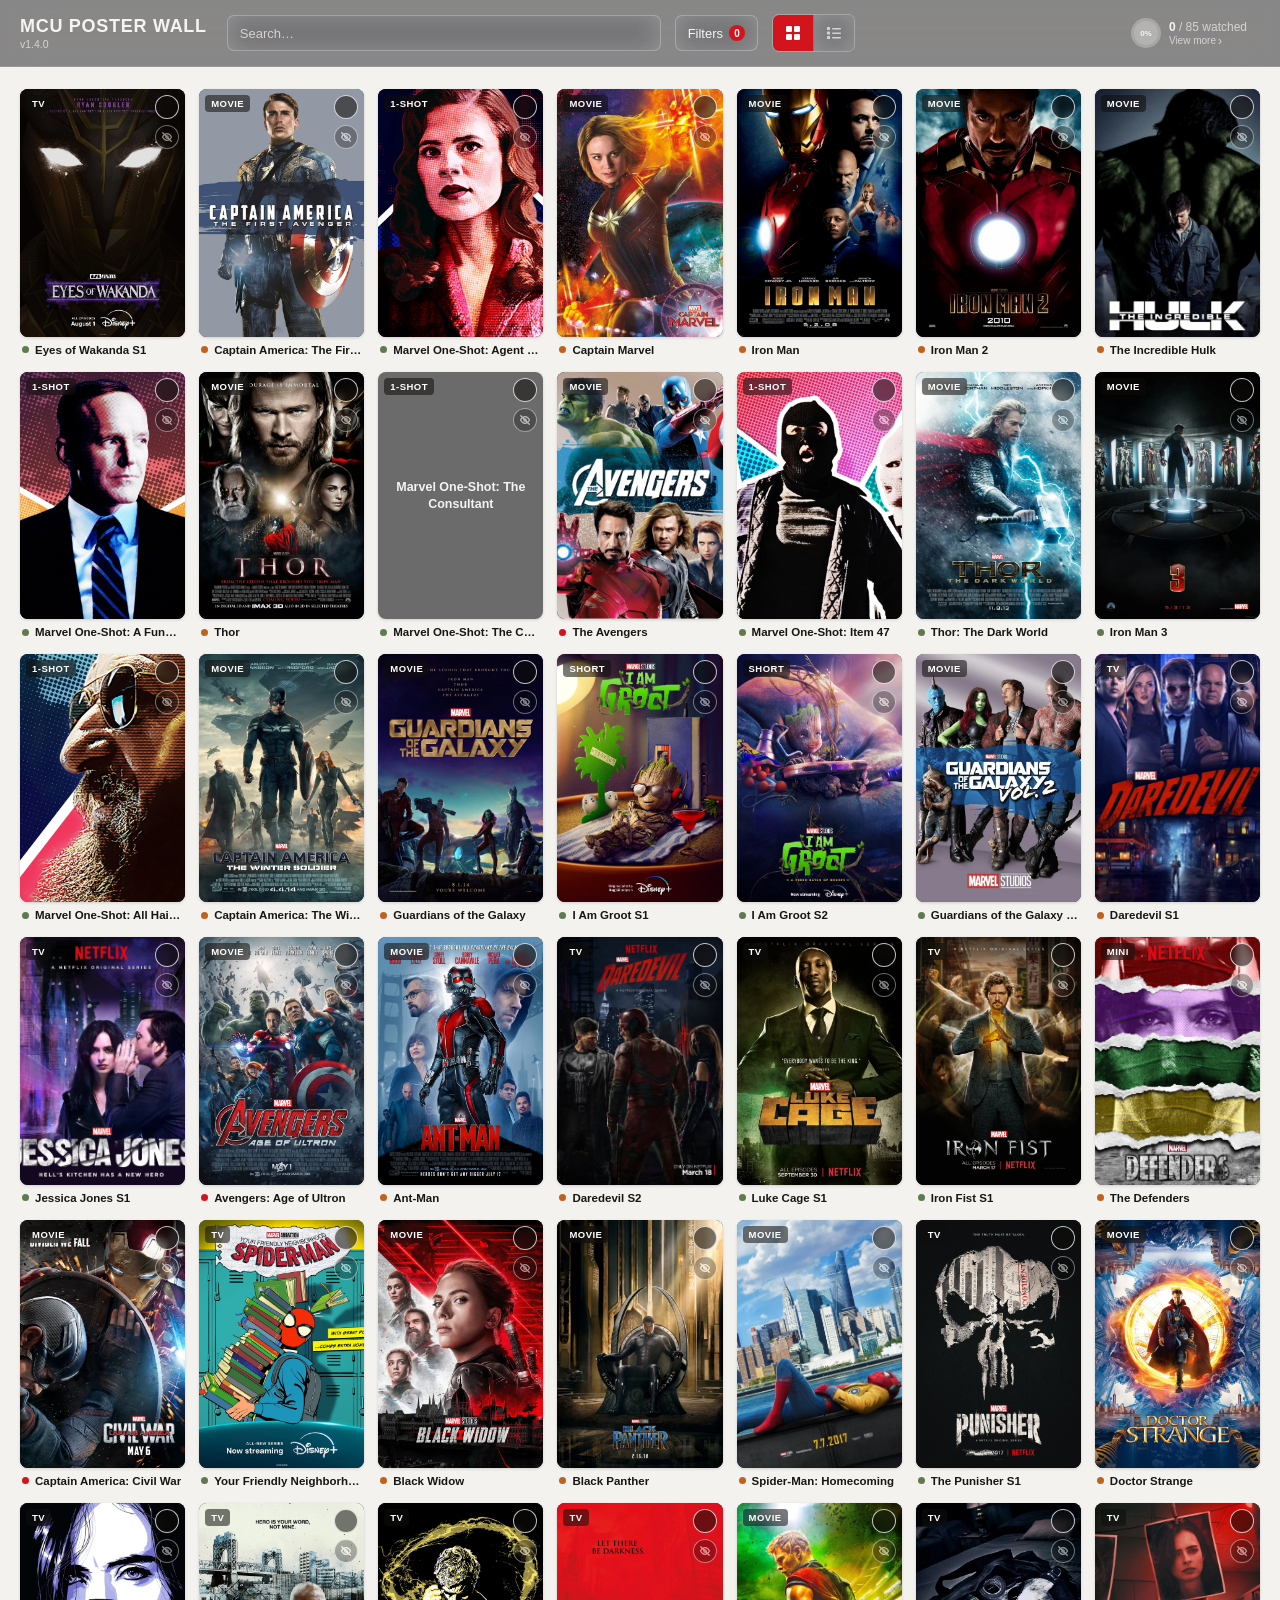
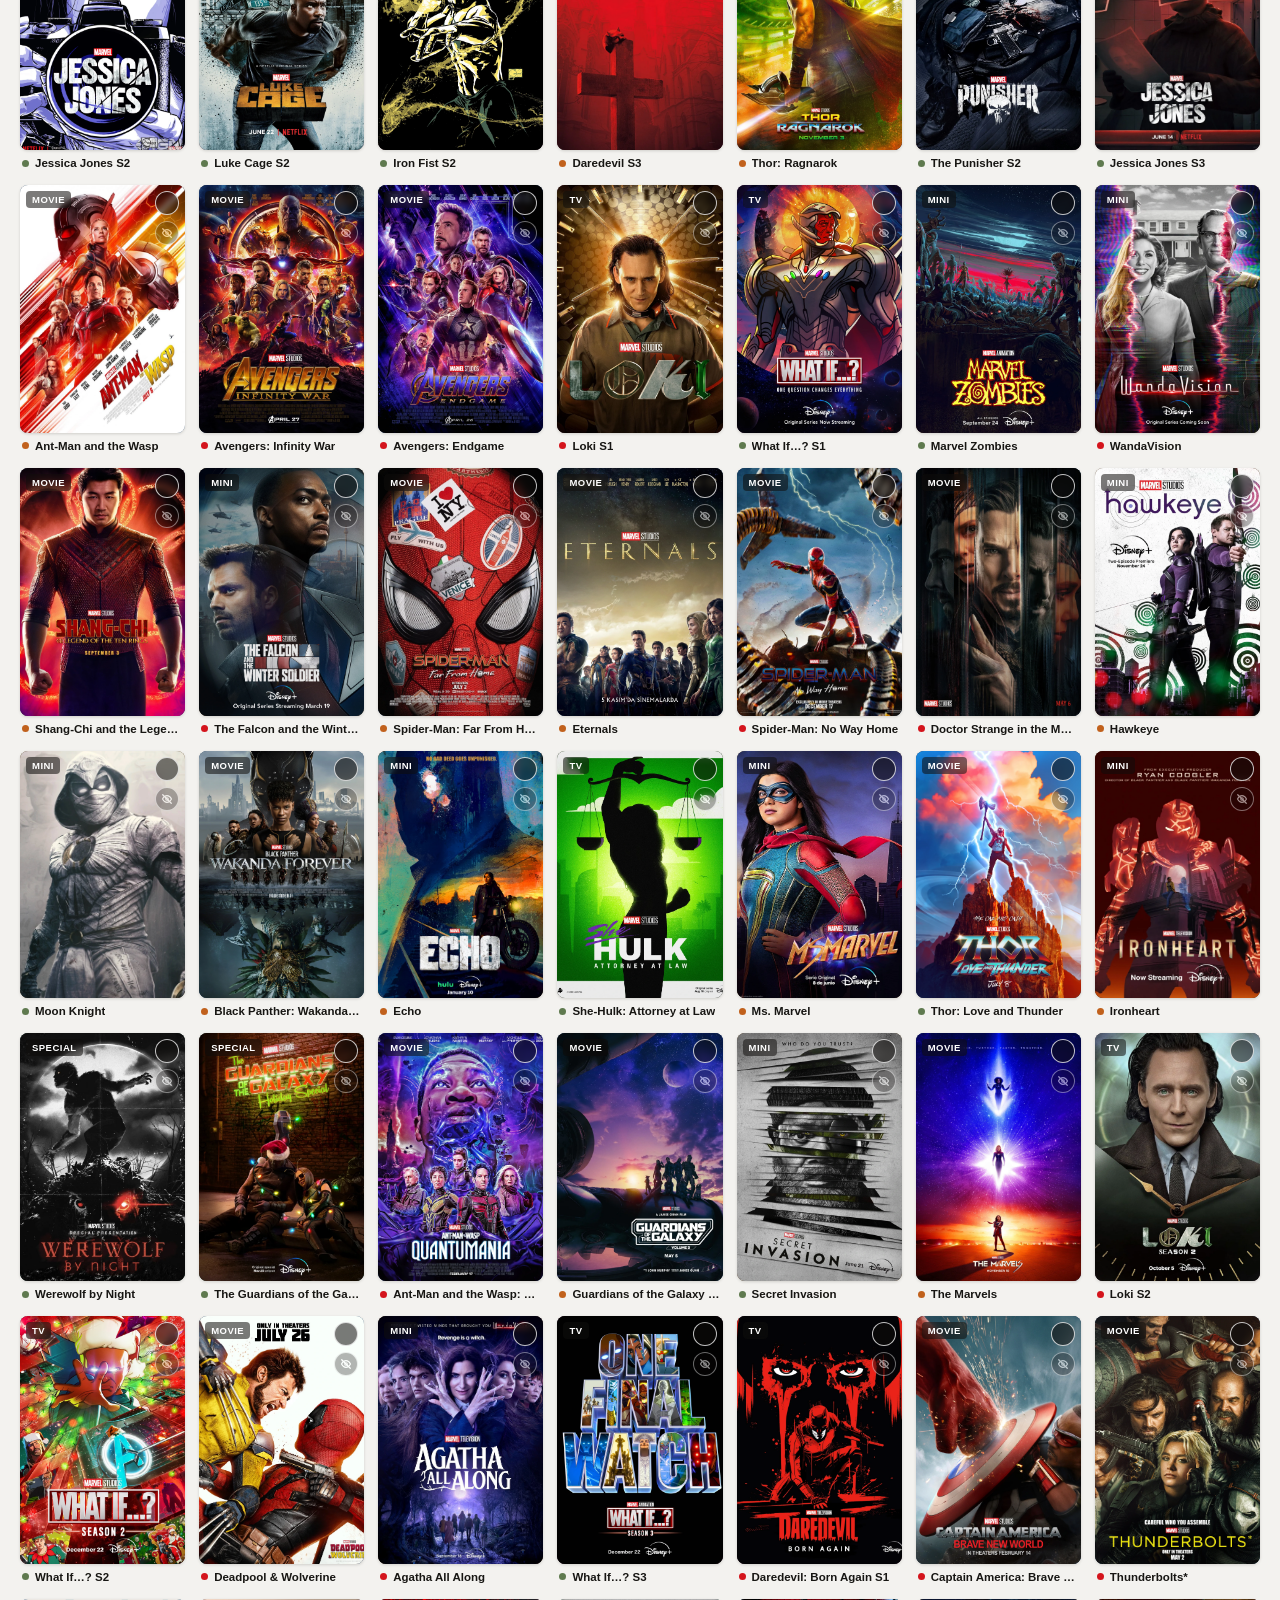
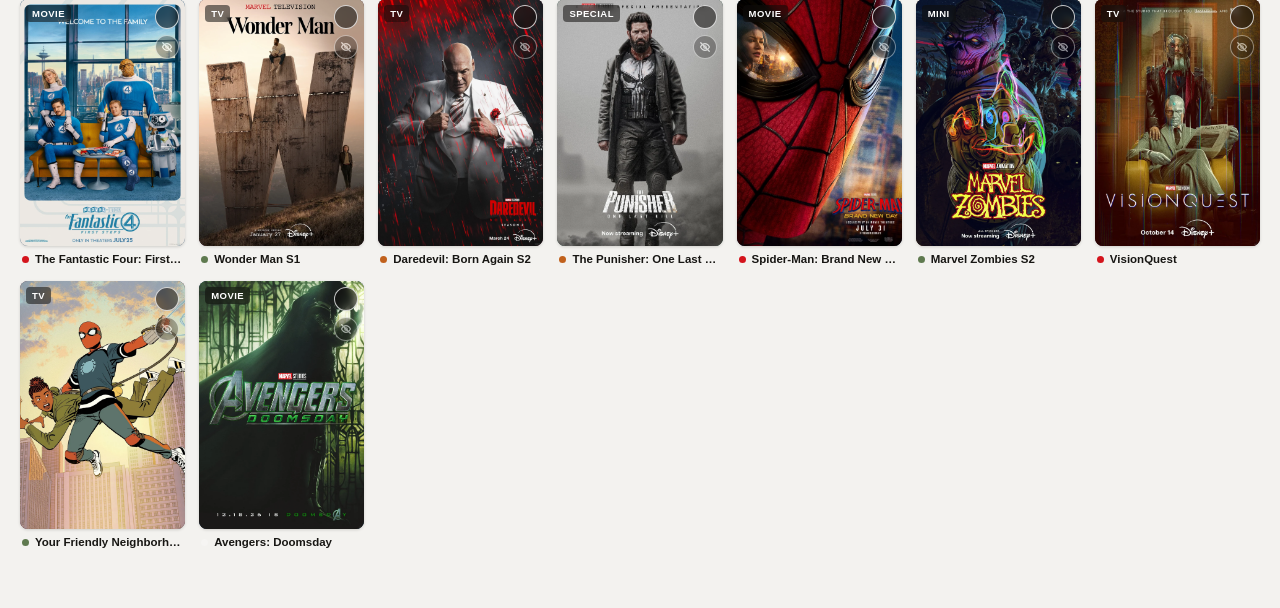
==== commit 88366995: "v1.4.0: split into multiple files, grid/list gesture overhaul, transparent stats, new easter eggs - " ====
--- a/index.html
+++ b/index.html
@@ -12,870 +12,27 @@
 <link rel="icon" href="[data-uri]">
 <link rel="manifest" href="[data-uri]">
 <title>MCU Watch Order — Poster Wall</title>
-<style>
-  :root {
-    --bg: #f3f2ef;
-    --bg-raised: #ffffff;
-    --ink: #171613;
-    --ink-muted: #6b675d;
-    --border: #dedad0;
-    --accent: #c1611c;
-    --accent-ink: #ffffff;
-    --seal-red: #d4141c;
-    --moss: #5f7a4f;
-    --shadow: rgba(23, 22, 19, 0.16);
-    --scrim: rgba(10, 9, 7, 0.86);
-    --chip-bg: rgba(15, 14, 12, 0.55);
-    --ring: rgba(255, 255, 255, 0.75);
-  }
-  @media (prefers-color-scheme: dark) {
-    :root {
-      --bg: #131210;
-      --bg-raised: #1c1a17;
-      --ink: #efe9dc;
-      --ink-muted: #948c79;
-      --border: #322f28;
-      --accent: #e0904a;
-      --accent-ink: #17130b;
-      --seal-red: #ff5c54;
-      --moss: #8faa79;
-      --shadow: rgba(0, 0, 0, 0.5);
-      --scrim: rgba(6, 5, 4, 0.9);
-      --chip-bg: rgba(0, 0, 0, 0.55);
-      --ring: rgba(255, 255, 255, 0.65);
-    }
-  }
-  :root[data-theme="dark"] {
-    --bg: #131210;
-    --bg-raised: #1c1a17;
-    --ink: #efe9dc;
-    --ink-muted: #948c79;
-    --border: #322f28;
-    --accent: #e0904a;
-    --accent-ink: #17130b;
-    --seal-red: #ff5c54;
-    --moss: #8faa79;
-    --shadow: rgba(0, 0, 0, 0.5);
-    --scrim: rgba(6, 5, 4, 0.9);
-    --chip-bg: rgba(0, 0, 0, 0.55);
-    --ring: rgba(255, 255, 255, 0.65);
-  }
-  :root[data-theme="light"] {
-    --bg: #f3f2ef;
-    --bg-raised: #ffffff;
-    --ink: #171613;
-    --ink-muted: #6b675d;
-    --border: #dedad0;
-    --accent: #c1611c;
-    --accent-ink: #ffffff;
-    --seal-red: #d4141c;
-    --moss: #5f7a4f;
-    --shadow: rgba(23, 22, 19, 0.16);
-    --scrim: rgba(10, 9, 7, 0.86);
-    --chip-bg: rgba(15, 14, 12, 0.55);
-    --ring: rgba(255, 255, 255, 0.75);
-  }
-
-  * { box-sizing: border-box; }
-  html {
-    height: 100%;
-    /* Stops iOS Safari's rubber-band overscroll from leaving the page
-       scrolled past the top on load, which hid the sticky header until
-       the user dragged the page down manually. */
-    overscroll-behavior-y: none;
-  }
-  body {
-    margin: 0;
-    min-height: 100%;
-    overscroll-behavior-y: none;
-    background: var(--bg);
-    color: var(--ink);
-    font-family: -apple-system, BlinkMacSystemFont, "Segoe UI", Helvetica, Arial, sans-serif;
-  }
-  .mono { font-family: ui-monospace, "SF Mono", Consolas, monospace; font-variant-numeric: tabular-nums; }
-
-  /* ---------- top bar ---------- */
-  /* Header is deliberately a fixed black/red band regardless of the
-     light/dark theme toggle below — every header-internal control still
-     reads --bg/--bg-raised/--ink/--ink-muted/--border via var(), so
-     redeclaring those four here re-themes the whole bar (and the mobile
-     filters dropdown, which lives inside <header>) without touching
-     every individual rule. */
-  header {
-    position: sticky;
-    top: 0;
-    z-index: 20;
-    background: var(--bg);
-    color: var(--ink);
-    border-bottom: 3px solid var(--seal-red);
-    padding: max(14px, env(safe-area-inset-top)) max(20px, env(safe-area-inset-right)) 14px max(20px, env(safe-area-inset-left));
-    --bg: #0a0a0a;
-    --bg-raised: #1d1d1d;
-    --ink: #f5f4f2;
-    --ink-muted: #9c9995;
-    --border: #38352f;
-  }
-  .bar {
-    max-width: 1400px;
-    margin: 0 auto;
-    display: flex;
-    align-items: center;
-    gap: 14px;
-    flex-wrap: wrap;
-  }
-  .bar-top { flex-wrap: nowrap; }
-  .bar-top .title-block { flex: 0 1 auto; min-width: 0; overflow: hidden; }
-  .bar-top .title-block h1 { overflow: hidden; text-overflow: ellipsis; white-space: nowrap; }
-  .bar-top #q { flex: 1 1 240px; min-width: 0; }
-
-  /* Search input, selects, and every filter-row button share one height/shape. */
-  input[type="search"], select, .filters-btn, .seg button {
-    font: inherit;
-    font-size: 13px;
-    min-height: 36px;
-  }
-
-  .filters-btn {
-    display: none;
-    align-items: center;
-    gap: 6px;
-    background: var(--bg-raised);
-    color: var(--ink);
-    border: 1px solid var(--border);
-    padding: 0 12px;
-    border-radius: 7px;
-    cursor: pointer;
-    white-space: nowrap;
-  }
-  .filters-btn[aria-expanded="true"] { background: var(--seal-red); color: #fff; border-color: var(--seal-red); }
-  .filter-count {
-    display: inline-flex;
-    align-items: center;
-    justify-content: center;
-    min-width: 16px;
-    height: 16px;
-    padding: 0 4px;
-    border-radius: 999px;
-    background: var(--seal-red);
-    color: #fff;
-    font-size: 10px;
-    font-weight: 700;
-  }
-  .filters-btn[aria-expanded="true"] .filter-count { background: rgba(255,255,255,0.3); }
-
-  .filters-panel { margin-top: 12px; }
-  .title-block {
-    display: flex;
-    flex-direction: column;
-    gap: 1px;
-    margin-right: 6px;
-    border-left: 3px solid var(--seal-red);
-    padding-left: 10px;
-  }
-  h1 {
-    margin: 0;
-    font-size: 18px;
-    font-weight: 900;
-    letter-spacing: 0.04em;
-    text-transform: uppercase;
-    text-shadow: 0 0 14px rgba(212, 20, 28, 0.55);
-  }
-  .view-link {
-    font-size: 11px;
-    color: var(--ink-muted);
-    text-decoration: none;
-    border-bottom: 1px solid transparent;
-  }
-  .view-link:hover { color: var(--seal-red); border-color: var(--seal-red); }
-
-  input[type="search"], select {
-    background: var(--bg-raised);
-    color: var(--ink);
-    border: 1px solid var(--border);
-    padding: 0 12px;
-    border-radius: 7px;
-  }
-  input[type="search"] { width: 190px; }
-  input[type="search"]:focus, select:focus, button:focus-visible, .tile:focus-visible {
-    outline: 2px solid var(--seal-red);
-    outline-offset: 2px;
-  }
-
-  .seg {
-    display: flex;
-    min-height: 36px;
-    border: 1px solid var(--border);
-    border-radius: 7px;
-    overflow: hidden;
-  }
-  .seg button {
-    background: var(--bg-raised);
-    color: var(--ink-muted);
-    border: none;
-    padding: 0 12px;
-    cursor: pointer;
-    border-right: 1px solid var(--border);
-  }
-  .seg button:last-child { border-right: none; }
-  .seg button[aria-pressed="true"] { background: var(--seal-red); color: #fff; }
-
-  .seg.multi button[data-val="Essential"][aria-pressed="true"] { background: var(--seal-red); color: #fff; }
-  .seg.multi button[data-val="Recommended"][aria-pressed="true"] { background: var(--accent); color: var(--accent-ink); }
-  .seg.multi button[data-val="Completionist"][aria-pressed="true"] { background: var(--moss); color: #fff; }
-
-  .spacer { flex: 1; }
-  .progress-text {
-    font: inherit;
-    font-size: 12px;
-    color: var(--ink-muted);
-    white-space: nowrap;
-    background: none;
-    border: none;
-    padding: 0;
-    cursor: pointer;
-    text-decoration: underline;
-    text-decoration-color: transparent;
-  }
-  .progress-text:hover, .progress-text:focus-visible { color: var(--seal-red); text-decoration-color: var(--seal-red); }
-  .progress-text b { color: var(--ink); }
-  .progress-text:hover b, .progress-text:focus-visible b { color: var(--seal-red); }
-
-  /* ---------- grid ---------- */
-  main { max-width: 1400px; margin: 0 auto; padding: 22px 20px 60px; }
-  .grid {
-    display: grid;
-    grid-template-columns: repeat(auto-fill, minmax(150px, 1fr));
-    gap: 16px 14px;
-  }
-
-  .tile {
-    position: relative;
-    aspect-ratio: 2 / 3;
-    border-radius: 8px;
-    overflow: hidden;
-    background: var(--bg-raised);
-    box-shadow: 0 1px 3px var(--shadow);
-    cursor: pointer;
-    transition: transform 0.18s ease, box-shadow 0.18s ease;
-  }
-  .tile:hover, .tile:focus-visible {
-    transform: translateY(-3px);
-    box-shadow: 0 10px 24px var(--shadow);
-    z-index: 5;
-  }
-  .tile img {
-    position: absolute;
-    inset: 0;
-    width: 100%;
-    height: 100%;
-    object-fit: cover;
-    object-position: center 15%;
-  }
-  .tile img.poster-bg {
-    filter: blur(16px) brightness(0.6) saturate(1.1);
-    transform: scale(1.2);
-    object-position: center center;
-  }
-  .tile img.poster-fg.is-landscape {
-    object-fit: contain;
-    object-position: center center;
-  }
-  .tile.no-art { display: flex; align-items: center; justify-content: center; padding: 10px; }
-  .tile.no-art .fallback-title {
-    font-size: 12.5px;
-    font-weight: 600;
-    text-align: center;
-    line-height: 1.3;
-    color: rgba(255,255,255,0.92);
-  }
-
-  .chip {
-    position: absolute;
-    top: 6px;
-    font-size: 9.5px;
-    font-weight: 700;
-    letter-spacing: 0.05em;
-    text-transform: uppercase;
-    padding: 3px 6px;
-    border-radius: 4px;
-    background: var(--chip-bg);
-    color: #fff;
-    backdrop-filter: blur(3px);
-  }
-  .chip.type { left: 6px; }
-
-  .watch-toggle {
-    position: absolute;
-    top: 6px;
-    right: 6px;
-    width: 24px;
-    height: 24px;
-    border-radius: 50%;
-    border: 1.5px solid var(--ring);
-    background: var(--chip-bg);
-    backdrop-filter: blur(3px);
-    color: #fff;
-    display: flex;
-    align-items: center;
-    justify-content: center;
-    font-size: 12px;
-    line-height: 1;
-    cursor: pointer;
-    padding: 0;
-  }
-  .watch-toggle svg { width: 12px; height: 12px; opacity: 0; transition: opacity 0.12s ease; }
-  .watch-toggle.watched {
-    background: var(--moss);
-    border-color: var(--moss);
-  }
-  .watch-toggle.watched svg { opacity: 1; }
-
-  .hide-toggle {
-    position: absolute;
-    top: 36px;
-    right: 6px;
-    width: 24px;
-    height: 24px;
-    border-radius: 50%;
-    border: 1.5px solid var(--ring);
-    background: var(--chip-bg);
-    backdrop-filter: blur(3px);
-    color: #fff;
-    display: flex;
-    align-items: center;
-    justify-content: center;
-    cursor: pointer;
-    padding: 0;
-    opacity: 0.55;
-    transition: opacity 0.12s ease;
-  }
-  .hide-toggle svg { width: 12px; height: 12px; }
-  .tile:hover .hide-toggle, .tile:focus-within .hide-toggle, .hide-toggle.is-hidden {
-    opacity: 1;
-  }
-  .hide-toggle.is-hidden {
-    background: var(--seal-red);
-    border-color: var(--seal-red);
-  }
-
-  .priority-bar {
-    position: absolute;
-    left: 0; right: 0; bottom: 0;
-    height: 4px;
-  }
-
-  .caption {
-    position: absolute;
-    left: 0; right: 0; bottom: 4px;
-    padding: 0 8px;
-    font-size: 11.5px;
-    font-weight: 600;
-    color: #fff;
-    text-shadow: 0 1px 3px rgba(0,0,0,0.7);
-    white-space: nowrap;
-    overflow: hidden;
-    text-overflow: ellipsis;
-    opacity: 1;
-    transition: opacity 0.15s ease;
-  }
-  .tile:hover .caption, .tile:focus-visible .caption { opacity: 0; }
-  .tile.no-art .caption { display: none; }
-
-  .detail {
-    position: absolute;
-    inset: 0;
-    background:
-      linear-gradient(180deg, rgba(0,0,0,0) 0%, var(--scrim) 55%),
-      linear-gradient(0deg, var(--scrim) 0%, rgba(0,0,0,0) 100%);
-    opacity: 0;
-    pointer-events: none;
-    display: flex;
-    flex-direction: column;
-    justify-content: flex-end;
-    padding: 10px;
-    transition: opacity 0.16s ease;
-  }
-  .tile:hover .detail, .tile:focus-visible .detail {
-    opacity: 1;
-  }
-  .detail .d-title {
-    font-size: 13px;
-    font-weight: 700;
-    color: #fff;
-    line-height: 1.25;
-    margin-bottom: 4px;
-  }
-  .detail .d-meta {
-    font-size: 10.5px;
-    color: rgba(255,255,255,0.75);
-    margin-bottom: 6px;
-  }
-  .detail .d-priority {
-    font-size: 10px;
-    font-weight: 700;
-    letter-spacing: 0.04em;
-    text-transform: uppercase;
-    margin-bottom: 6px;
-  }
-  .detail .d-row {
-    display: flex;
-    align-items: center;
-    gap: 6px;
-    font-size: 10px;
-    color: rgba(255,255,255,0.85);
-    margin-bottom: 3px;
-  }
-  .detail .d-bar {
-    flex: 1;
-    height: 4px;
-    background: rgba(255,255,255,0.2);
-    border-radius: 2px;
-    overflow: hidden;
-  }
-  .detail .d-bar-fill { height: 100%; }
-  .detail .d-rt { font-size: 10px; color: rgba(255,255,255,0.75); margin-top: 2px; }
-  .detail .d-notes {
-    font-size: 10px;
-    color: rgba(255,255,255,0.65);
-    margin-top: 6px;
-    line-height: 1.35;
-    display: -webkit-box;
-    -webkit-line-clamp: 3;
-    -webkit-box-orient: vertical;
-    overflow: hidden;
-  }
-
-  .empty-state {
-    text-align: center;
-    padding: 80px 20px;
-    color: var(--ink-muted);
-    font-size: 14px;
-  }
-
-  /* ---------- version / changelog ---------- */
-  .version-badge {
-    align-self: flex-start;
-    font: inherit;
-    font-size: 10.5px;
-    color: var(--ink-muted);
-    background: none;
-    border: none;
-    padding: 0;
-    margin: 0;
-    cursor: pointer;
-    text-decoration: underline;
-    text-decoration-color: transparent;
-  }
-  .version-badge:hover, .version-badge:focus-visible { color: var(--seal-red); text-decoration-color: var(--seal-red); }
-  .version-badge:empty { display: none; }
-
-  .modal-backdrop {
-    position: fixed;
-    inset: 0;
-    z-index: 100;
-    background: var(--scrim);
-    display: flex;
-    align-items: center;
-    justify-content: center;
-    padding: 20px;
-  }
-  .modal-backdrop[hidden] { display: none; }
-  .modal {
-    width: 100%;
-    max-width: 420px;
-    max-height: min(560px, 80vh);
-    display: flex;
-    flex-direction: column;
-    background: var(--bg-raised);
-    color: var(--ink);
-    border-radius: 12px;
-    box-shadow: 0 24px 60px var(--shadow);
-    overflow: hidden;
-  }
-  .modal-head {
-    display: flex;
-    align-items: center;
-    justify-content: space-between;
-    padding: 16px 18px;
-    border-bottom: 1px solid var(--border);
-  }
-  .modal-head h2 { margin: 0; font-size: 16px; }
-  .modal-close {
-    font: inherit;
-    font-size: 20px;
-    line-height: 1;
-    background: none;
-    border: none;
-    color: var(--ink-muted);
-    cursor: pointer;
-    padding: 4px;
-  }
-  .modal-close:hover { color: var(--ink); }
-  .modal-body { padding: 16px 18px; overflow-y: auto; }
-  .changelog-entry + .changelog-entry { margin-top: 16px; padding-top: 16px; border-top: 1px solid var(--border); }
-  .changelog-entry h3 { margin: 0 0 2px; font-size: 13.5px; }
-  .changelog-entry .changelog-date { font-size: 11px; color: var(--ink-muted); margin-bottom: 8px; }
-  .changelog-entry ul { margin: 0; padding-left: 18px; font-size: 12.5px; line-height: 1.5; }
-  .changelog-entry li { margin-bottom: 4px; }
-  .modal-foot { padding: 14px 18px; border-top: 1px solid var(--border); text-align: right; }
-  .modal-ok {
-    font: inherit;
-    font-size: 13px;
-    background: var(--seal-red);
-    color: #fff;
-    border: none;
-    padding: 9px 16px;
-    border-radius: 7px;
-    cursor: pointer;
-  }
-
-  /* ---------- fullscreen views (stats, movie detail) ---------- */
-  .fullscreen-view {
-    position: fixed;
-    inset: 0;
-    z-index: 100;
-    background: var(--bg);
-    color: var(--ink);
-    display: flex;
-    flex-direction: column;
-  }
-  .fullscreen-view[hidden] { display: none; }
-  .fullscreen-head {
-    display: flex;
-    align-items: center;
-    justify-content: space-between;
-    gap: 12px;
-    flex-shrink: 0;
-    background: #0a0a0a;
-    color: #f5f4f2;
-    border-bottom: 3px solid var(--seal-red);
-    padding: max(14px, env(safe-area-inset-top)) max(20px, env(safe-area-inset-right)) 14px max(20px, env(safe-area-inset-left));
-  }
-  .fullscreen-head h2 {
-    margin: 0;
-    font-size: 17px;
-    font-weight: 800;
-    letter-spacing: 0.03em;
-    text-transform: uppercase;
-  }
-  .fullscreen-close {
-    font: inherit;
-    font-size: 24px;
-    line-height: 1;
-    background: none;
-    border: none;
-    color: #f5f4f2;
-    cursor: pointer;
-    padding: 4px 6px;
-    flex-shrink: 0;
-  }
-  .fullscreen-close:hover, .fullscreen-close:focus-visible { color: var(--seal-red); }
-  .fullscreen-body {
-    flex: 1 1 auto;
-    overflow-y: auto;
-    padding: 20px max(20px, env(safe-area-inset-right)) max(30px, env(safe-area-inset-bottom)) max(20px, env(safe-area-inset-left));
-  }
-
-  /* ---------- stats view ---------- */
-  .stats-section + .stats-section { margin-top: 28px; }
-  .stats-section-title {
-    font-size: 12px;
-    font-weight: 700;
-    letter-spacing: 0.05em;
-    text-transform: uppercase;
-    color: var(--ink-muted);
-    margin: 0 0 14px;
-  }
-  .stat-grid {
-    display: grid;
-    grid-template-columns: repeat(auto-fit, minmax(150px, 1fr));
-    gap: 16px;
-  }
-  .stat-card {
-    display: flex;
-    flex-direction: column;
-    align-items: center;
-    gap: 10px;
-    padding: 18px 12px;
-    background: var(--bg-raised);
-    border: 1px solid var(--border);
-    border-radius: 10px;
-    text-align: center;
-  }
-  .stat-card-title { font-size: 12.5px; font-weight: 700; }
-  .donut {
-    width: 108px;
-    height: 108px;
-    border-radius: 50%;
-    background: conic-gradient(var(--donut-color, var(--moss)) calc(var(--pct, 0) * 1%), var(--border) 0);
-    display: flex;
-    align-items: center;
-    justify-content: center;
-    flex-shrink: 0;
-  }
-  .donut-hole {
-    width: 74px;
-    height: 74px;
-    border-radius: 50%;
-    background: var(--bg-raised);
-    display: flex;
-    flex-direction: column;
-    align-items: center;
-    justify-content: center;
-  }
-  .donut-pct { font-size: 16px; font-weight: 800; }
-  .donut-hours { font-size: 9px; color: var(--ink-muted); margin-top: 1px; }
-  .stat-legend { font-size: 11px; color: var(--ink-muted); display: flex; flex-direction: column; gap: 3px; }
-  .stat-legend .dot { display: inline-block; width: 7px; height: 7px; border-radius: 50%; margin-right: 5px; }
-  .stats-footnote { font-size: 11px; color: var(--ink-muted); margin-top: 16px; }
-
-  /* ---------- movie detail view ---------- */
-  .detail-container { max-width: 640px; margin: 0 auto; }
-  .detail-hero {
-    position: relative;
-    height: 260px;
-    overflow: hidden;
-    margin: -20px calc(50% - 50vw) 64px;
-  }
-  .detail-hero.no-art { height: 140px; margin-bottom: 24px; }
-  .detail-hero-bg {
-    position: absolute;
-    inset: 0;
-    width: 100%;
-    height: 100%;
-    object-fit: cover;
-    filter: blur(20px) brightness(0.45) saturate(1.1);
-    transform: scale(1.15);
-  }
-  .detail-hero-poster {
-    position: absolute;
-    left: 50%;
-    bottom: -56px;
-    transform: translateX(-50%);
-    width: 140px;
-    aspect-ratio: 2 / 3;
-    object-fit: cover;
-    border-radius: 8px;
-    box-shadow: 0 12px 30px var(--shadow);
-    border: 3px solid var(--bg);
-  }
-  .detail-title-row { display: flex; align-items: center; justify-content: center; gap: 10px; flex-wrap: wrap; text-align: center; }
-  .detail-movie-title { margin: 0; font-size: 21px; font-weight: 800; }
-  .detail-priority-badge {
-    font-size: 10.5px;
-    font-weight: 700;
-    text-transform: uppercase;
-    letter-spacing: 0.04em;
-    padding: 3px 9px;
-    border-radius: 999px;
-    border: 1.5px solid;
-  }
-  .detail-meta-row {
-    margin-top: 8px;
-    color: var(--ink-muted);
-    font-size: 13px;
-    display: flex;
-    align-items: center;
-    justify-content: center;
-    gap: 6px;
-    flex-wrap: wrap;
-    text-align: center;
-  }
-  .detail-actions { display: flex; gap: 10px; margin: 20px 0 8px; }
-  .detail-action-btn {
-    flex: 1;
-    font: inherit;
-    font-size: 12.5px;
-    font-weight: 700;
-    text-transform: uppercase;
-    letter-spacing: 0.03em;
-    padding: 12px;
-    border-radius: 8px;
-    border: 1.5px solid var(--border);
-    background: var(--bg-raised);
-    color: var(--ink);
-    cursor: pointer;
-  }
-  .detail-action-btn.watch.active { background: var(--moss); border-color: var(--moss); color: #fff; }
-  .detail-action-btn.hide.active { background: var(--seal-red); border-color: var(--seal-red); color: #fff; }
-  .detail-block { margin-top: 26px; }
-  .detail-block h3 {
-    margin: 0 0 8px;
-    font-size: 11px;
-    font-weight: 700;
-    text-transform: uppercase;
-    letter-spacing: 0.05em;
-    color: var(--ink-muted);
-  }
-  .detail-block p { margin: 0; font-size: 14px; line-height: 1.55; }
-  .detail-meter { display: flex; align-items: center; gap: 8px; }
-  .detail-meter-track { flex: 1; height: 7px; background: var(--border); border-radius: 4px; overflow: hidden; }
-  .detail-meter-fill { height: 100%; }
-
-  /* ---------- list view ---------- */
-  /* Each row is its own rounded card (gap-separated, not divider lines), with
-     the poster as a full-bleed cover image and a directional scrim behind the
-     text for legibility. A colored .swipe-bg (watch, left-aligned; hide,
-     right-aligned) sits behind the opaque .list-row-content, which JS
-     translates horizontally as the user drags — see the pointer handlers
-     near render(). */
-  .list-wrap {
-    display: flex;
-    flex-direction: column;
-    gap: 10px;
-  }
-  .list-row {
-    position: relative;
-    border-radius: 10px;
-    overflow: hidden;
-    box-shadow: 0 1px 3px var(--shadow);
-  }
-  .swipe-bg {
-    position: absolute;
-    inset: 0;
-    display: flex;
-    align-items: center;
-    padding: 0 18px;
-    font-size: 11px;
-    font-weight: 700;
-    text-transform: uppercase;
-    letter-spacing: 0.05em;
-    color: #fff;
-    opacity: 0;
-  }
-  .swipe-bg.watch { background: var(--moss); justify-content: flex-start; }
-  .swipe-bg.hide { background: var(--seal-red); justify-content: flex-end; }
-  .list-row-content {
-    position: relative;
-    height: 98px;
-    background: var(--bg-raised);
-    touch-action: pan-y;
-    cursor: grab;
-  }
-  .list-row.dragging .list-row-content { transition: none; cursor: grabbing; }
-  .list-row:not(.dragging) .list-row-content { transition: transform 0.2s ease; }
-  .list-row.is-watched .list-row-content { opacity: 0.55; }
-  .list-row-bg {
-    position: absolute;
-    inset: 0;
-    width: 100%;
-    height: 100%;
-    object-fit: cover;
-    object-position: center 20%;
-  }
-  .list-row-scrim {
-    position: absolute;
-    inset: 0;
-    background: linear-gradient(90deg, rgba(0,0,0,0.85) 0%, rgba(0,0,0,0.68) 38%, rgba(0,0,0,0.22) 72%, rgba(0,0,0,0.4) 100%);
-  }
-  .list-row-info {
-    position: absolute;
-    left: 0;
-    right: 76px;
-    top: 0;
-    bottom: 0;
-    display: flex;
-    flex-direction: column;
-    justify-content: center;
-    padding: 10px 12px;
-  }
-  .list-row-title {
-    font-size: 14px;
-    font-weight: 700;
-    color: #fff;
-    text-shadow: 0 1px 3px rgba(0,0,0,0.8);
-    white-space: nowrap;
-    overflow: hidden;
-    text-overflow: ellipsis;
-  }
-  .list-row-meta {
-    font-size: 11px;
-    color: rgba(255,255,255,0.82);
-    text-shadow: 0 1px 2px rgba(0,0,0,0.7);
-    display: flex;
-    align-items: center;
-    gap: 7px;
-    margin-top: 5px;
-    white-space: nowrap;
-    overflow: hidden;
-  }
-  .list-type-chip {
-    font-size: 9px;
-    font-weight: 700;
-    letter-spacing: 0.04em;
-    text-transform: uppercase;
-    padding: 1px 5px;
-    border-radius: 3px;
-    color: #fff;
-    flex-shrink: 0;
-  }
-  .list-row .watch-toggle { top: 10px; }
-  .list-row .hide-toggle { top: 40px; opacity: 1; }
-
-  /* ---------- mobile ---------- */
-  @media (max-width: 760px) {
-    main {
-      padding: 16px 14px max(40px, env(safe-area-inset-bottom));
-    }
-    .grid { grid-template-columns: repeat(auto-fill, minmax(122px, 1fr)); gap: 12px 10px; }
-
-    .filters-btn { display: inline-flex; }
-    .filters-panel {
-      display: none;
-      flex-direction: column;
-      align-items: stretch;
-    }
-    /* Floats over the grid as a dropdown instead of pushing content down;
-       header is position:sticky, which also makes it the containing block. */
-    .filters-panel.open {
-      display: flex;
-      position: absolute;
-      top: 100%;
-      left: 0;
-      right: 0;
-      margin-top: 0;
-      padding: 12px max(20px, env(safe-area-inset-right)) max(14px, env(safe-area-inset-bottom)) max(20px, env(safe-area-inset-left));
-      background: var(--bg);
-      border-bottom: 1px solid var(--border);
-      box-shadow: 0 14px 28px var(--shadow);
-      z-index: 25;
-      gap: 10px;
-    }
-    .filters-panel.open > * { width: 100%; }
-    .filters-panel.open .seg { width: 100%; }
-    .filters-panel.open .seg button { flex: 1; text-align: center; }
-
-    /* 16px prevents iOS Safari from auto-zooming the page on focus */
-    input[type="search"], select, .filters-btn { font-size: 16px; padding: 11px 12px; }
-    .seg button { padding: 11px 12px; font-size: 13.5px; }
-
-    .watch-toggle { width: 30px; height: 30px; }
-    .watch-toggle svg { width: 14px; height: 14px; }
-    .hide-toggle { top: 42px; width: 30px; height: 30px; }
-    .hide-toggle svg { width: 14px; height: 14px; }
-
-    .progress-text { font-size: 11px; }
-    h1 { font-size: 15px; }
-
-    td.col-title { min-width: 150px; }
-
-    /* Reflow the crowded top bar into three clean rows instead of one
-       cramped, truncated line: title+progress, then search, then actions. */
-    .bar-top { flex-wrap: wrap; row-gap: 10px; }
-    .bar-top .title-block { order: 1; flex: 1 1 auto; min-width: 0; margin-right: 0; }
-    .bar-top .progress-text { order: 2; flex: 0 0 auto; }
-    .bar-top .spacer { display: none; }
-    .bar-top #q { order: 3; flex-basis: 100%; width: auto; }
-    .bar-top .filters-btn { order: 4; flex: 0 0 auto; }
-    .bar-top #view-toggle-group { order: 5; flex: 0 0 auto; }
-  }
-
-  @media (prefers-reduced-motion: reduce) {
-    .tile, .caption, .detail, .watch-toggle svg { transition: none; }
-  }
-</style>
+<link rel="stylesheet" href="styles.css">
 </head>
 <body>
+
+<div class="splash-overlay" id="splash-overlay" hidden aria-hidden="true">
+  <div class="splash-embers" aria-hidden="true">
+    <span></span><span></span><span></span><span></span><span></span><span></span>
+    <span></span><span></span><span></span><span></span><span></span><span></span>
+  </div>
+  <svg class="splash-mask" width="110" height="128" viewBox="0 0 120 140">
+    <path d="M60 4C30 4 12 26 12 56c0 34 20 58 48 78 28-20 48-44 48-78 0-30-18-52-48-52Z" fill="#173d22" stroke="#e7c66b" stroke-width="2"/>
+    <path d="M60 20c-22 0-36 16-36 38 0 26 16 44 36 58 20-14 36-32 36-58 0-22-14-38-36-38Z" fill="#0d2a17"/>
+    <path d="M32 66c6-8 16-12 28-12s22 4 28 12c-3 14-14 26-28 34-14-8-25-20-28-34Z" fill="#3a3226" stroke="#e7c66b" stroke-width="1.5"/>
+    <path d="M42 62l10 10-10 10" stroke="#e7c66b" stroke-width="2.4" fill="none" stroke-linecap="round" stroke-linejoin="round"/>
+    <path d="M78 62l-10 10 10 10" stroke="#e7c66b" stroke-width="2.4" fill="none" stroke-linecap="round" stroke-linejoin="round"/>
+    <circle cx="60" cy="30" r="2.4" fill="#e7c66b"/>
+    <circle cx="44" cy="40" r="1.8" fill="#e7c66b"/>
+    <circle cx="76" cy="40" r="1.8" fill="#e7c66b"/>
+  </svg>
+  <div class="splash-caption">Doom Awaits</div>
+</div>
 
 <header>
   <div class="bar bar-top">
@@ -883,16 +40,30 @@
       <h1>MCU Poster Wall</h1>
       <button type="button" class="version-badge" id="version-badge" hidden></button>
     </div>
-    <input type="search" id="q" placeholder="Search…" autocomplete="off">
-    <button type="button" id="filters-toggle" class="filters-btn" aria-expanded="false" aria-controls="filters-panel">
-      Filters<span class="filter-count" id="filter-count" hidden>0</span>
-    </button>
-    <div class="seg" id="view-toggle-group" role="group" aria-label="Grid or list view">
-      <button type="button" data-val="grid" aria-pressed="true">Grid</button>
-      <button type="button" data-val="list" aria-pressed="false">List</button>
+    <div class="bar-controls">
+      <input type="search" id="q" placeholder="Search…" autocomplete="off">
+      <button type="button" id="filters-toggle" class="filters-btn" aria-expanded="false" aria-controls="filters-panel">
+        Filters<span class="filter-count" id="filter-count" hidden>0</span>
+      </button>
+      <div class="seg" id="view-toggle-group" role="group" aria-label="Grid or list view">
+        <button type="button" data-val="grid" aria-pressed="true" aria-label="Grid view" title="Grid view">
+          <svg viewBox="0 0 16 16" fill="currentColor"><rect x="1" y="1" width="6" height="6" rx="1.2"/><rect x="9" y="1" width="6" height="6" rx="1.2"/><rect x="1" y="9" width="6" height="6" rx="1.2"/><rect x="9" y="9" width="6" height="6" rx="1.2"/></svg>
+        </button>
+        <button type="button" data-val="list" aria-pressed="false" aria-label="List view" title="List view">
+          <svg viewBox="0 0 16 16" fill="currentColor"><rect x="1" y="2" width="3" height="3" rx="0.6"/><rect x="1" y="6.5" width="3" height="3" rx="0.6"/><rect x="1" y="11" width="3" height="3" rx="0.6"/><rect x="6" y="3" width="9" height="1.4" rx="0.7"/><rect x="6" y="7.5" width="9" height="1.4" rx="0.7"/><rect x="6" y="12" width="9" height="1.4" rx="0.7"/></svg>
+        </button>
+      </div>
     </div>
     <div class="spacer"></div>
-    <button type="button" class="progress-text" id="stats-trigger"><b id="watched-count">0</b> / <span id="total-count">0</span> watched</button>
+    <button type="button" class="progress-text" id="stats-trigger">
+      <span class="progress-ring" id="progress-ring" style="--pct:0">
+        <span class="progress-ring-pct" id="progress-ring-pct">0%</span>
+      </span>
+      <span class="progress-copy">
+        <span><b id="watched-count">0</b> / <span id="total-count">0</span> watched</span>
+        <span class="progress-cta">View more <span class="progress-chevron" aria-hidden="true">›</span></span>
+      </span>
+    </button>
   </div>
   <div class="bar filters-panel" id="filters-panel">
     <div class="seg multi" id="type-filter" role="group" aria-label="Filter by type (multiple)">
@@ -919,6 +90,7 @@
       <option value="priority">Sort: Priority</option>
       <option value="title">Sort: Title A–Z</option>
     </select>
+    <button type="button" id="clear-filters" class="clear-filters-btn">Clear all filters</button>
   </div>
 </header>
 
@@ -928,923 +100,60 @@
   <div class="empty-state" id="empty-state" hidden>No entries match this filter.</div>
 </main>
 
+<div class="sheet-backdrop" id="sheet-backdrop" hidden></div>
+
+<div class="doom-overlay" id="doom-overlay" aria-hidden="true">
+  <svg class="doom-mask" width="120" height="140" viewBox="0 0 120 140">
+    <path d="M60 4C30 4 12 26 12 56c0 34 20 58 48 78 28-20 48-44 48-78 0-30-18-52-48-52Z" fill="#173d22" stroke="#e7c66b" stroke-width="2"/>
+    <path d="M60 20c-22 0-36 16-36 38 0 26 16 44 36 58 20-14 36-32 36-58 0-22-14-38-36-38Z" fill="#0d2a17"/>
+    <path d="M32 66c6-8 16-12 28-12s22 4 28 12c-3 14-14 26-28 34-14-8-25-20-28-34Z" fill="#3a3226" stroke="#e7c66b" stroke-width="1.5"/>
+    <path d="M42 62l10 10-10 10" stroke="#e7c66b" stroke-width="2.4" fill="none" stroke-linecap="round" stroke-linejoin="round"/>
+    <path d="M78 62l-10 10 10 10" stroke="#e7c66b" stroke-width="2.4" fill="none" stroke-linecap="round" stroke-linejoin="round"/>
+    <circle cx="60" cy="30" r="2.4" fill="#e7c66b"/>
+    <circle cx="44" cy="40" r="1.8" fill="#e7c66b"/>
+    <circle cx="76" cy="40" r="1.8" fill="#e7c66b"/>
+  </svg>
+  <div class="doom-title">All Hail Doom</div>
+  <div class="doom-sub">The Watch Order is complete.</div>
+</div>
+
+<div class="repulsor-ripple" id="repulsor-ripple" aria-hidden="true"></div>
+<div class="snap-flash" id="snap-flash" aria-hidden="true"></div>
+<div class="snap-overlay" id="snap-overlay" aria-hidden="true">
+  <div class="snap-gauntlet" aria-hidden="true">🫰</div>
+  <div class="snap-quote">Perfectly balanced, as all things should be.</div>
+</div>
+
+<div class="ironman-flash" id="ironman-flash" aria-hidden="true"></div>
+<div class="ironman-overlay" id="ironman-overlay" aria-hidden="true">
+  <div class="ironman-gauntlet" aria-hidden="true">🦾</div>
+  <div class="ironman-quote">I am Iron Man.</div>
+</div>
+
 <div class="fullscreen-view" id="stats-view" hidden role="dialog" aria-modal="true" aria-labelledby="stats-title">
   <div class="fullscreen-head">
-    <h2 id="stats-title">Time Watched</h2>
-    <button type="button" class="fullscreen-close" id="stats-close" aria-label="Close">&times;</button>
+    <div class="sheet-handle" aria-hidden="true"></div>
+    <h2 id="stats-title">Stats</h2>
   </div>
   <div class="fullscreen-body" id="stats-body"></div>
 </div>
 
 <div class="fullscreen-view" id="detail-view" hidden role="dialog" aria-modal="true" aria-labelledby="detail-title-head">
-  <div class="fullscreen-head">
-    <h2 id="detail-title-head">Details</h2>
-    <button type="button" class="fullscreen-close" id="detail-close" aria-label="Close">&times;</button>
-  </div>
   <div class="fullscreen-body" id="detail-body"></div>
 </div>
 
-<div class="modal-backdrop" id="changelog-backdrop" hidden>
-  <div class="modal" role="dialog" aria-modal="true" aria-labelledby="changelog-title">
-    <div class="modal-head">
-      <h2 id="changelog-title">What's new</h2>
-      <button type="button" class="modal-close" id="changelog-close" aria-label="Close">&times;</button>
-    </div>
-    <div class="modal-body" id="changelog-body"></div>
-    <div class="modal-foot">
-      <button type="button" class="modal-ok" id="changelog-ok">Got it</button>
-    </div>
+<div class="fullscreen-view" id="changelog-view" hidden role="dialog" aria-modal="true" aria-labelledby="changelog-title">
+  <div class="fullscreen-head">
+    <div class="sheet-handle" aria-hidden="true"></div>
+    <h2 id="changelog-title">What's new</h2>
+  </div>
+  <div class="fullscreen-body" id="changelog-body"></div>
+  <div class="modal-foot">
+    <button type="button" class="modal-ok" id="changelog-ok">Got it</button>
   </div>
 </div>
 
-<script>
-(function () {
-  "use strict";
-
-  // iOS Safari (especially launched from the home-screen icon) can restore
-  // the page already scrolled a few px past the top, which hides the sticky
-  // header behind the status bar until the user drags down. Force it back.
-  function pinToTop() { if (window.scrollY !== 0) window.scrollTo(0, 0); }
-  pinToTop();
-  window.addEventListener("load", pinToTop);
-  window.addEventListener("pageshow", pinToTop);
-
-  // [id, title, type, format, setIn, runtimeMin, postCredits, priority, doomsday, rtCritics, rtAudience, notes]
-  const RAW = [
-    [1,"Eyes of Wakanda S1","TV Series","Animated","Ancient Wakandan history",120,"No","Completionist",10,92,51,"Animated anthology; optional but short","2025-08-06"],
-    [2,"Captain America: The First Avenger","Movie","Live Action","1942–1945",124,"1 End","Recommended",20,80,78,"Steve Rogers, Hydra, Tesseract","2011-07-22"],
-    [3,"Marvel One-Shot: Agent Carter","One-Shot","Live Action","1946",15,"No","Completionist",5,null,null,"Short one-shot on Disney+","2013-09-24"],
-    [4,"Captain Marvel","Movie","Live Action","1995",123,"Mid + End","Recommended",20,79,45,"Cosmic MCU and Skrull/Kree context","2019-03-08"],
-    [5,"Iron Man","Movie","Live Action","2010",126,"1 End","Recommended",15,94,91,"Start of the MCU","2008-05-02"],
-    [6,"Iron Man 2","Movie","Live Action","2011",124,"1 End","Recommended",15,72,71,"SHIELD and Avengers Initiative setup","2010-05-07"],
-    [7,"The Incredible Hulk","Movie","Live Action","2011",112,"1 End","Recommended",20,68,71,"Hulk and super-soldier threads","2008-06-13"],
-    [8,"Marvel One-Shot: A Funny Thing Happened on the Way to Thor's Hammer","One-Shot","Live Action","2011",4,"No","Completionist",2,null,null,"Agent Coulson short","2011-10-25"],
-    [9,"Thor","Movie","Live Action","2011",115,"1 End","Recommended",20,77,76,"Thor, Loki, Asgard, cosmic mythology","2011-05-06"],
-    [10,"Marvel One-Shot: The Consultant","One-Shot","Live Action","2011",4,"No","Completionist",2,null,null,"Coulson and Sitwell short","2011-09-13"],
-    [11,"The Avengers","Movie","Live Action","2012",143,"Mid + End","Essential",50,91,91,"Original team assembled","2012-05-04"],
-    [12,"Marvel One-Shot: Item 47","One-Shot","Live Action","2012",12,"No","Completionist",2,null,null,"Post-Avengers SHIELD short","2012-09-25"],
-    [13,"Thor: The Dark World","Movie","Live Action","2013",112,"Mid + End","Completionist",15,67,75,"Reality Stone and cosmic lore","2013-11-08"],
-    [14,"Iron Man 3","Movie","Live Action","Late 2012",130,"Mid + End","Completionist",10,79,78,"Tony's post-Avengers aftermath","2013-05-03"],
-    [15,"Marvel One-Shot: All Hail the King","One-Shot","Live Action","2013",14,"No","Completionist",5,null,null,"Mandarin follow-up short","2014-02-04"],
-    [16,"Captain America: The Winter Soldier","Movie","Live Action","2014",136,"Mid + End","Recommended",30,90,92,"SHIELD collapse, Hydra, Bucky","2014-04-04"],
-    [17,"Guardians of the Galaxy","Movie","Live Action","2014",122,"Mid + End","Recommended",20,91,92,"Cosmic MCU and Infinity Stone context","2014-08-01"],
-    [18,"I Am Groot S1","Animated Short","Animated","c. 2014",20,"No","Completionist",5,89,75,"Fun shorts; very low Doomsday relevance","2022-08-10"],
-    [19,"I Am Groot S2","Animated Short","Animated","c. 2014",20,"No","Completionist",5,89,75,"Fun shorts; very low Doomsday relevance","2023-08-10"],
-    [20,"Guardians of the Galaxy Vol. 2","Movie","Live Action","2014",136,"5 Scenes","Completionist",15,85,87,"Guardians team dynamics","2017-05-05"],
-    [21,"Daredevil S1","TV Series","Live Action","2014–2015",600,"No","Recommended",35,99,93,"Matt Murdock origin; street-level MCU","2015-04-10"],
-    [22,"Jessica Jones S1","TV Series","Live Action","2015",600,"No","Completionist",10,94,87,"Strong standalone character story","2015-11-20"],
-    [23,"Avengers: Age of Ultron","Movie","Live Action","2015",141,"1 Mid","Essential",40,75,83,"Vision, Wanda, Avengers dynamics","2015-05-01"],
-    [24,"Ant-Man","Movie","Live Action","2015",117,"Mid + End","Recommended",25,83,86,"Pym tech and Quantum Realm intro","2015-07-17"],
-    [25,"Daredevil S2","TV Series","Live Action","2015",600,"No","Recommended",35,81,89,"Expands Daredevil; introduces Punisher","2016-03-18"],
-    [26,"Luke Cage S1","TV Series","Live Action","2015–2016",600,"No","Completionist",10,90,69,"Street-level MCU","2016-09-30"],
-    [27,"Iron Fist S1","TV Series","Live Action","2016",600,"No","Completionist",10,20,71,"Necessary mainly for The Defenders","2017-03-17"],
-    [28,"The Defenders","Mini-Series","Live Action","2016",390,"No","Recommended",30,78,70,"Netflix heroes team-up","2017-08-18"],
-    [29,"Captain America: Civil War","Movie","Live Action","2016",147,"Mid + End","Essential",45,90,89,"Fractured Avengers; Spider-Man intro","2016-05-06"],
-    [30,"Your Friendly Neighborhood Spider-Man S1","TV Series","Animated","2016",270,"No","Completionist",15,97,62,"Animated alternate Peter Parker origin","2026-01-28"],
-    [31,"Black Widow","Movie","Live Action","2016 (opening 1995)",134,"Mid + End","Recommended",25,79,78,"Yelena; key for Thunderbolts*","2021-07-09"],
-    [32,"Black Panther","Movie","Live Action","2016",134,"Mid + End","Recommended",30,96,79,"Wakanda's place in the MCU","2018-02-16"],
-    [33,"Spider-Man: Homecoming","Movie","Live Action","2016",133,"Mid + End","Recommended",25,92,87,"MCU Peter Parker's starting point","2017-07-07"],
-    [34,"The Punisher S1","TV Series","Live Action","2016",600,"No","Completionist",15,68,88,"Frank Castle setup","2017-11-17"],
-    [35,"Doctor Strange","Movie","Live Action","2016–2017",115,"Mid + End","Recommended",40,89,86,"Mystic arts and alternate dimensions","2016-11-04"],
-    [36,"Jessica Jones S2","TV Series","Live Action","2017",600,"No","Completionist",10,82,67,"Optional completionist entry","2018-03-08"],
-    [37,"Luke Cage S2","TV Series","Live Action","2017",600,"No","Completionist",10,86,67,"Optional completionist entry","2018-06-22"],
-    [38,"Iron Fist S2","TV Series","Live Action","2017",480,"No","Completionist",10,56,60,"Optional completionist entry","2018-09-07"],
-    [39,"Daredevil S3","TV Series","Live Action","2017",600,"No","Recommended",40,97,87,"Recommended before Daredevil: Born Again","2018-10-19"],
-    [40,"Thor: Ragnarok","Movie","Live Action","2017",130,"Mid + End","Recommended",25,93,87,"Thor's status quo entering Infinity War era","2017-11-03"],
-    [41,"The Punisher S2","TV Series","Live Action","2018",600,"No","Completionist",15,61,70,"Optional unless you want full Frank Castle context","2019-01-18"],
-    [42,"Jessica Jones S3","TV Series","Live Action","2018",600,"No","Completionist",10,73,76,"Optional completionist entry","2019-06-14"],
-    [43,"Ant-Man and the Wasp","Movie","Live Action","2018",118,"Mid + End","Recommended",30,87,82,"Quantum Realm groundwork","2018-07-06"],
-    [44,"Avengers: Infinity War","Movie","Live Action","2018",149,"1 End","Essential",55,85,91,"Largest crossover crisis before Multiverse Saga","2018-04-27"],
-    [45,"Avengers: Endgame","Movie","Live Action","2018 and 2023",181,"Stay through credits","Essential",70,94,90,"Post-Blip MCU status quo; changed Avengers landscape","2019-04-26"],
-    [46,"Loki S1","TV Series","Live Action","Starts 2012; outside linear time",300,"No","Essential",95,92,90,"Essential multiverse/TVA material","2021-06-09"],
-    [47,"What If…? S1","TV Series","Animated","Multiple alternate timelines",240,"Some episode tags","Completionist",35,89,91,"Multiversal possibilities","2021-08-11"],
-    [48,"Marvel Zombies","Mini-Series","Animated","Alternate timeline",120,"Verify per episode","Completionist",25,66,67,"Alternate-universe; optional","2025-10-03"],
-    [49,"WandaVision","Mini-Series","Live Action","2023",360,"No","Essential",55,92,88,"Wanda, Vision, major mystical setup","2021-01-15"],
-    [50,"Shang-Chi and the Legend of the Ten Rings","Movie","Live Action","2024",132,"Mid + End","Recommended",30,92,98,"New hero and unexplained cosmic signal","2021-09-03"],
-    [51,"The Falcon and the Winter Soldier","Mini-Series","Live Action","2024",300,"No","Essential",60,85,80,"Essential context for Sam Wilson before Brave New World","2021-03-19"],
-    [52,"Spider-Man: Far From Home","Movie","Live Action","2024",129,"Mid + End","Recommended",35,91,95,"Post-Endgame world; Peter's public status","2019-07-02"],
-    [53,"Eternals","Movie","Live Action","2024 (ancient flashbacks)",156,"Mid + End","Recommended",25,48,80,"Celestial-scale consequences on Earth","2021-11-05"],
-    [54,"Spider-Man: No Way Home","Movie","Live Action","2024",148,"Mid + End","Essential",75,93,98,"Multiverse crossover mechanics; Peter's reset","2021-12-17"],
-    [55,"Doctor Strange in the Multiverse of Madness","Movie","Live Action","2025",126,"Mid + End","Essential",85,73,86,"Incursions, alternate universes, multiversal stakes","2022-05-06"],
-    [56,"Hawkeye","Mini-Series","Live Action","Christmas 2024",300,"1 Finale tag","Recommended",30,92,88,"Kate Bishop, Kingpin, Echo setup","2021-11-24"],
-    [57,"Moon Knight","Mini-Series","Live Action","c. 2025",300,"1 Finale tag","Completionist",15,86,88,"Largely self-contained for now","2022-03-30"],
-    [58,"Black Panther: Wakanda Forever","Movie","Live Action","2025",161,"Mid + End","Recommended",45,84,87,"Wakanda's new leadership and global position","2022-11-11"],
-    [59,"Echo","Mini-Series","Live Action","c. 2025",240,"No","Recommended",35,71,57,"Kingpin/Maya follow-up; helpful for Daredevil-adjacent material","2024-01-09"],
-    [60,"She-Hulk: Attorney at Law","TV Series","Live Action","c. 2025",270,"1 Finale tag","Completionist",25,80,32,"Hulk-world developments; Matt Murdock appearance","2022-08-18"],
-    [61,"Ms. Marvel","Mini-Series","Live Action","c. 2025",270,"1 Finale tag","Recommended",25,98,80,"Kamala Khan before The Marvels","2022-06-08"],
-    [62,"Thor: Love and Thunder","Movie","Live Action","c. 2025",119,"Mid + End","Completionist",15,64,77,"Thor's current personal direction","2022-07-08"],
-    [63,"Ironheart","Mini-Series","Live Action","c. 2025–2026",300,"Verify per episode","Recommended",30,76,46,"New young hero; technology/mysticism threads","2025-06-24"],
-    [64,"Werewolf by Night","Special","Live Action","Modern MCU",53,"No","Completionist",10,90,83,"Great standalone special; low direct relevance","2022-10-07"],
-    [65,"The Guardians of the Galaxy Holiday Special","Special","Live Action","Christmas c. 2025",44,"No","Completionist",15,95,86,"Small but meaningful lead-in to Guardians Vol. 3","2022-11-25"],
-    [66,"Ant-Man and the Wasp: Quantumania","Movie","Live Action","c. 2026",124,"Mid + End","Essential",55,46,83,"Quantum Realm and major multiverse-era antagonist thread","2023-02-17"],
-    [67,"Guardians of the Galaxy Vol. 3","Movie","Live Action","c. 2026",150,"Mid + End","Recommended",20,82,94,"Updated Guardians roster; emotional finale","2023-05-05"],
-    [68,"Secret Invasion","Mini-Series","Live Action","c. 2026",270,"1 Finale tag","Completionist",20,53,43,"Nick Fury and Skrull invasion","2023-06-21"],
-    [69,"The Marvels","Movie","Live Action","c. 2026",105,"Mid + End","Recommended",35,63,83,"Captain Marvel, Monica Rambeau, multiversal development","2023-11-10"],
-    [70,"Loki S2","TV Series","Live Action","Outside linear time",330,"No","Essential",95,82,83,"Essential TVA and multiverse status quo","2023-10-06"],
-    [71,"What If…? S2","TV Series","Animated","Multiple alternate timelines",240,"No","Completionist",35,88,62,"Optional multiverse expansion","2023-12-22"],
-    [72,"Deadpool & Wolverine","Movie","Live Action","2024 / multiversal",128,"1 End","Essential",90,77,83,"TVA, legacy universes, multiverse scope","2024-07-26"],
-    [73,"Agatha All Along","Mini-Series","Live Action","c. 2026",360,"No","Essential",55,84,82,"Strongly recommended after WandaVision","2024-09-18"],
-    [74,"What If…? S3","TV Series","Animated","Multiple alternate timelines",240,"No","Completionist",35,80,33,"Optional; multiverse-focused finale season","2024-12-22"],
-    [75,"Daredevil: Born Again S1","TV Series","Live Action","c. 2026",420,"No","Essential",55,87,79,"Current Daredevil/Kingpin status quo","2025-03-04"],
-    [76,"Captain America: Brave New World","Movie","Live Action","c. 2026",118,"1 Mid","Essential",60,46,83,"Current Earth politics; new Captain America","2025-02-14"],
-    [77,"Thunderbolts*","Movie","Live Action","c. 2027",126,"Mid + End","Essential",90,88,87,"Highly relevant team going forward","2025-05-02"],
-    [78,"The Fantastic Four: First Steps","Movie","Live Action","Alternate retro-futurist 1960s",115,"Mid + End","Essential",100,86,90,"Direct Doomsday territory; do not skip","2025-07-25"],
-    [79,"Wonder Man S1","TV Series","Live Action","Modern MCU c. 2026–2027",300,"Verify per episode","Completionist",20,91,87,"Current MCU character-world expansion","2026-01-16"],
-    [80,"Daredevil: Born Again S2","TV Series","Live Action","After S1",360,"Verify per episode","Recommended",55,86,86,"Continue before Doomsday if available","2026-03-01"],
-    [81,"The Punisher: One Last Kill","TV Series","Live Action","Unconfirmed",300,"Unconfirmed","Recommended",45,73,null,"Street-level context; watch if available","2026-05-12"],
-    [82,"Spider-Man: Brand New Day","Movie","Live Action","c. 2028",128,"Verify when you watch","Essential",70,90,null,"Watch last before Doomsday; positioned directly before it","2026-07-31"],
-    [83,"Avengers: Doomsday","Movie","Live Action","Unconfirmed",null,"Unconfirmed",null,null,null,null,"The destination — December 18, 2026 release","2026-12-18"]
-  ];
-
-  const FIELDS = ["id","title","type","format","setIn","runtime","postCredits","priority","doomsday","rtCritics","rtAudience","notes","releaseDate"];
-  const MOVIES = RAW.map(row => {
-    const o = {};
-    FIELDS.forEach((f, i) => o[f] = row[i]);
-    return o;
-  });
-
-  // Official poster art, sourced from Wikipedia/Wikimedia film & series infobox images.
-  const POSTER_FILES = {
-    1: "images/001.jpg", 2: "images/002.jpg", 3: "images/003.jpg", 4: "images/004.jpg",
-    5: "images/005.jpg", 6: "images/006.jpg", 7: "images/007.jpg", 8: "images/008.png",
-    9: "images/009.jpg", 10: null, 11: "images/011.jpg", 12: "images/012.jpg",
-    13: "images/013.jpg", 14: "images/014.jpg", 15: "images/015.jpg", 16: "images/016.jpg",
-    17: "images/017.jpg", 18: "images/018.jpg", 19: "images/019.jpg", 20: "images/020.jpg",
-    21: "images/021.jpg", 22: "images/022.jpg", 23: "images/023.jpg", 24: "images/024.jpg",
-    25: "images/025.jpg", 26: "images/026.png", 27: "images/027.png", 28: "images/028.jpg",
-    29: "images/029.jpg", 30: "images/030.png", 31: "images/031.jpg", 32: "images/032.jpg",
-    33: "images/033.jpg", 34: "images/034.jpg", 35: "images/035.jpg", 36: "images/036.jpg",
-    37: "images/037.png", 38: "images/038.png", 39: "images/039.jpg", 40: "images/040.jpg",
-    41: "images/041.jpg", 42: "images/042.jpg", 43: "images/043.jpg", 44: "images/044.jpg",
-    45: "images/045.jpg", 46: "images/046.png", 47: "images/047.png", 48: "images/048.png",
-    49: "images/049.png", 50: "images/050.jpg", 51: "images/051.png", 52: "images/052.jpg",
-    53: "images/053.jpg", 54: "images/054.jpg", 55: "images/055.jpg", 56: "images/056.png",
-    57: "images/057.jpg", 58: "images/058.jpg", 59: "images/059.jpg", 60: "images/060.jpg",
-    61: "images/061.jpg", 62: "images/062.jpg", 63: "images/063.png", 64: "images/064.jpg",
-    65: "images/065.jpg", 66: "images/066.jpg", 67: "images/067.jpg", 68: "images/068.jpg",
-    69: "images/069.jpg", 70: "images/070.jpg", 71: "images/071.png", 72: "images/072.jpg",
-    73: "images/073.jpg", 74: "images/074.png", 75: "images/075.jpg", 76: "images/076.jpg",
-    77: "images/077.jpg", 78: "images/078.jpg", 79: null, 80: "images/080.jpg",
-    81: "images/081.jpg", 82: "images/082.jpg", 83: "images/083.jpg",
-  };
-
-  const TYPE_LABEL = {
-    "Movie": "Movie", "TV Series": "TV", "Mini-Series": "Mini",
-    "Special": "Special", "Animated Short": "Short", "One-Shot": "1-Shot"
-  };
-  const TYPE_TINT = {
-    "Movie": "#3e6b99", "TV Series": "#7a4c6b", "Mini-Series": "#8e6b3e",
-    "Special": "#4c7a6b", "Animated Short": "#6b7a3e", "One-Shot": "#6b6b6b"
-  };
-  const PRIORITY_VAR = { "Essential": "--seal-red", "Recommended": "--accent", "Completionist": "--moss" };
-  const TYPE_GROUP = {
-    "Movie": "Movies",
-    "TV Series": "TV Series", "Mini-Series": "TV Series",
-    "Special": "Specials", "One-Shot": "Specials", "Animated Short": "Specials"
-  };
-
-  const APP_VERSION = "1.2.0";
-  // Mirrors CHANGELOG.json on GitHub; used only if the live fetch fails
-  // (offline, or CHANGELOG.json hasn't caught up with this deploy yet).
-  const CHANGELOG_FALLBACK = [
-    {
-      "version": "1.2.0",
-      "date": "2026-08-15",
-      "changes": [
-        "Tap a poster or list row to open a fullscreen detail view — big art, Doomsday meter, RT scores, and full notes.",
-        "Added a fullscreen \"Time Watched\" view (tap the watched count) — watched vs. remaining, broken down by priority and by type.",
-        "You can now hide titles you don't want to see, with a new Hidden filter to review or restore them.",
-        "Replaced the Table view with a mobile-friendly List view — swipe right to mark watched, swipe left to hide.",
-        "Reworked the visual theme to actually look like Marvel: black/red header, bold title treatment, red used consistently for primary actions.",
-        "Fixed the iOS Home Screen app header being hidden under the status bar overlay on the newest iOS."
-      ]
-    },
-    {
-      "version": "1.1.0",
-      "date": "2026-08-12",
-      "changes": [
-        "Filters (type, priority, watched status, sort, search) now persist between visits.",
-        "Type filter simplified to Movies / TV Series / Specials, and now supports picking several at once.",
-        "On mobile, the filters panel now floats over the poster grid instead of pushing it down.",
-        "Unified sizing and behavior across all filter controls.",
-        "Reclaimed wasted space in the search bar and toolbar.",
-        "Fixed an iOS Safari bug where the top bar could be hidden until you scrolled.",
-        "Added this changelog — you'll see what's new here whenever a new version ships."
-      ]
-    },
-    {
-      "version": "1.0.0",
-      "date": "2026-08-07",
-      "changes": [
-        "Initial release: poster grid and table view, search, filters, sort, and per-device watched-progress tracking."
-      ]
-    }
-  ];
-  const CHANGELOG_URL = "https://raw.githubusercontent.com/ChristosTanailidis/mcu-poster-wall/main/CHANGELOG.json";
-  const CHANGELOG_SEEN_KEY = "mcu-poster-wall-changelog-seen-v1";
-
-  function compareVersions(a, b) {
-    const pa = String(a).split(".").map(Number), pb = String(b).split(".").map(Number);
-    for (let i = 0; i < Math.max(pa.length, pb.length); i++) {
-      const na = pa[i] || 0, nb = pb[i] || 0;
-      if (na !== nb) return na - nb;
-    }
-    return 0;
-  }
-
-  const STORE_KEY = "tva-sacred-timeline-watchlist-v1";
-  function loadWatched() {
-    try { return new Set(JSON.parse(localStorage.getItem(STORE_KEY)) || []); }
-    catch (e) { return new Set(); }
-  }
-  function saveWatched(set) {
-    localStorage.setItem(STORE_KEY, JSON.stringify([...set]));
-  }
-  let watched = loadWatched();
-
-  const HIDDEN_KEY = "mcu-poster-wall-hidden-v1";
-  function loadHidden() {
-    try { return new Set(JSON.parse(localStorage.getItem(HIDDEN_KEY)) || []); }
-    catch (e) { return new Set(); }
-  }
-  function saveHidden(set) {
-    localStorage.setItem(HIDDEN_KEY, JSON.stringify([...set]));
-  }
-  let hidden = loadHidden();
-
-  function readableRuntime(min) {
-    if (min == null) return "—";
-    if (min < 60) return min + "m";
-    if (min < 1440) {
-      const h = Math.floor(min / 60), m = min % 60;
-      return h + "h" + (m ? " " + m + "m" : "");
-    }
-    const d = Math.floor(min / 1440), rem = min % 1440;
-    const h = Math.floor(rem / 60), m = rem % 60;
-    let out = d + "d";
-    if (h) out += " " + h + "h";
-    if (m) out += " " + m + "m";
-    return out;
-  }
-  function doomsdayColor(pct) {
-    if (pct == null) return "rgba(255,255,255,0.3)";
-    if (pct >= 80) return "var(--seal-red)";
-    if (pct >= 50) return "var(--accent)";
-    if (pct >= 20) return "#d4a017";
-    return "var(--moss)";
-  }
-  function formatReleaseDate(iso) {
-    if (!iso) return "—";
-    const d = new Date(iso + "T00:00:00");
-    return d.toLocaleDateString(undefined, { year: "numeric", month: "short", day: "numeric" });
-  }
-  function escapeHTML(s) {
-    if (s == null) return "";
-    return String(s).replace(/[&<>"']/g, c => ({
-      "&": "&amp;", "<": "&lt;", ">": "&gt;", '"': "&quot;", "'": "&#39;"
-    }[c]));
-  }
-  const CHECK_SVG = '<svg viewBox="0 0 16 16" fill="none" xmlns="http://www.w3.org/2000/svg"><path d="M3 8.5L6.2 12L13 4" stroke="currentColor" stroke-width="2.2" stroke-linecap="round" stroke-linejoin="round"/></svg>';
-  const HIDE_SVG = '<svg viewBox="0 0 16 16" fill="none" xmlns="http://www.w3.org/2000/svg"><path d="M2 8s2.3-4.5 6-4.5S14 8 14 8s-2.3 4.5-6 4.5S2 8 2 8Z" stroke="currentColor" stroke-width="1.5" stroke-linejoin="round"/><circle cx="8" cy="8" r="1.7" stroke="currentColor" stroke-width="1.5"/><path d="M2.3 2.3l11.4 11.4" stroke="currentColor" stroke-width="1.7" stroke-linecap="round"/></svg>';
-
-  function tileHTML(m) {
-    const posterFile = POSTER_FILES[m.id];
-    const isWatched = watched.has(m.id);
-    const isHidden = hidden.has(m.id);
-    const priorityVar = m.priority ? PRIORITY_VAR[m.priority] : null;
-    const priorityColor = priorityVar ? `var(${priorityVar})` : "rgba(255,255,255,0.25)";
-    const typeLabel = TYPE_LABEL[m.type] || m.type;
-    const doomsdayVal = m.doomsday != null ? m.doomsday + "%" : "—";
-    const rtCritics = m.rtCritics != null ? m.rtCritics + "%" : "—";
-    const rtAudience = m.rtAudience != null ? m.rtAudience + "%" : "—";
-
-    const artHTML = posterFile
-      ? `<img class="poster-bg" src="${posterFile}" alt="" aria-hidden="true" loading="lazy">
-         <img class="poster-fg" src="${posterFile}" alt="${escapeHTML(m.title)} poster" loading="lazy">`
-      : `<div class="fallback-title">${escapeHTML(m.title)}</div>`;
-
-    return `
-    <article class="tile${posterFile ? "" : " no-art"}" data-id="${m.id}" tabindex="0"
-              style="background:${TYPE_TINT[m.type] || "#555"};">
-      ${artHTML}
-      <span class="chip type">${typeLabel}</span>
-      <button type="button" class="watch-toggle${isWatched ? " watched" : ""}" data-action="toggle" aria-pressed="${isWatched}" aria-label="${isWatched ? "Mark unwatched" : "Mark watched"}">
-        ${CHECK_SVG}
-      </button>
-      <button type="button" class="hide-toggle${isHidden ? " is-hidden" : ""}" data-action="hide" aria-pressed="${isHidden}" aria-label="${isHidden ? "Unhide" : "Hide from my list"}">
-        ${HIDE_SVG}
-      </button>
-      <div class="priority-bar" style="background:${priorityColor}"></div>
-      <div class="caption">${escapeHTML(m.title)}</div>
-      <div class="detail">
-        <div class="d-title">${escapeHTML(m.title)}</div>
-        <div class="d-meta">${escapeHTML(m.setIn)} · ${readableRuntime(m.runtime)}</div>
-        <div class="d-meta">Released ${formatReleaseDate(m.releaseDate)}</div>
-        ${m.priority ? `<div class="d-priority" style="color:${priorityColor}">${m.priority}</div>` : ""}
-        <div class="d-row">
-          <span>Doomsday</span>
-          <div class="d-bar"><div class="d-bar-fill" style="width:${m.doomsday ?? 0}%; background:${doomsdayColor(m.doomsday)}"></div></div>
-          <span class="mono">${doomsdayVal}</span>
-        </div>
-        <div class="d-rt">RT ${rtCritics} critics · ${rtAudience} audience</div>
-        <div class="d-notes">${escapeHTML(m.notes)}</div>
-      </div>
-    </article>`;
-  }
-
-  function listRowHTML(m) {
-    const posterFile = POSTER_FILES[m.id];
-    const isWatched = watched.has(m.id);
-    const isHidden = hidden.has(m.id);
-    const priorityVar = m.priority ? PRIORITY_VAR[m.priority] : null;
-    const priorityColor = priorityVar ? `var(${priorityVar})` : "rgba(255,255,255,0.75)";
-    const typeLabel = TYPE_LABEL[m.type] || m.type;
-    const bgHTML = posterFile
-      ? `<img class="list-row-bg" src="${posterFile}" alt="" loading="lazy">`
-      : `<div class="list-row-bg" style="background:${TYPE_TINT[m.type] || "#555"}"></div>`;
-
-    return `
-    <div class="list-row${isWatched ? " is-watched" : ""}" data-id="${m.id}">
-      <div class="swipe-bg watch">${isWatched ? "Unwatch" : "Watched"}</div>
-      <div class="swipe-bg hide">${isHidden ? "Unhide" : "Hide"}</div>
-      <div class="list-row-content">
-        ${bgHTML}
-        <div class="list-row-scrim"></div>
-        <div class="list-row-info">
-          <div class="list-row-title">${escapeHTML(m.title)}</div>
-          <div class="list-row-meta">
-            <span class="list-type-chip" style="background:${TYPE_TINT[m.type] || "#555"}">${typeLabel}</span>
-            ${m.priority ? `<span style="color:${priorityColor}">${m.priority}</span>` : ""}
-            <span>${readableRuntime(m.runtime)}</span>
-          </div>
-        </div>
-        <button type="button" class="watch-toggle${isWatched ? " watched" : ""}" data-action="toggle" aria-pressed="${isWatched}" aria-label="${isWatched ? "Mark unwatched" : "Mark watched"}">
-          ${CHECK_SVG}
-        </button>
-        <button type="button" class="hide-toggle${isHidden ? " is-hidden" : ""}" data-action="hide" aria-pressed="${isHidden}" aria-label="${isHidden ? "Unhide" : "Hide from my list"}">
-          ${HIDE_SVG}
-        </button>
-      </div>
-    </div>`;
-  }
-
-  const state = { q: "", types: new Set(), watch: "all", priorities: new Set(), sort: "chrono", view: "grid" };
-
-  function applyFilters() {
-    return MOVIES.filter(m => {
-      if (state.watch === "hidden") {
-        if (!hidden.has(m.id)) return false;
-      } else if (hidden.has(m.id)) {
-        return false;
-      }
-      if (state.types.size > 0 && !state.types.has(TYPE_GROUP[m.type])) return false;
-      if (state.priorities.size > 0 && !state.priorities.has(m.priority)) return false;
-      if (state.watch === "watched" && !watched.has(m.id)) return false;
-      if (state.watch === "unwatched" && watched.has(m.id)) return false;
-      if (state.q) {
-        const hay = (m.title + " " + m.notes).toLowerCase();
-        if (!hay.includes(state.q)) return false;
-      }
-      return true;
-    });
-  }
-
-  function sortList(list) {
-    const arr = list.slice();
-    if (state.sort === "release") arr.sort((a, b) => (a.releaseDate || "9999").localeCompare(b.releaseDate || "9999"));
-    else if (state.sort === "doomsday") arr.sort((a, b) => (b.doomsday ?? -1) - (a.doomsday ?? -1));
-    else if (state.sort === "rt") arr.sort((a, b) => (b.rtCritics ?? -1) - (a.rtCritics ?? -1));
-    else if (state.sort === "priority") {
-      const rank = { "Essential": 0, "Recommended": 1, "Completionist": 2 };
-      arr.sort((a, b) => (rank[a.priority] ?? 3) - (rank[b.priority] ?? 3) || a.id - b.id);
-    } else if (state.sort === "title") {
-      arr.sort((a, b) => a.title.localeCompare(b.title));
-    }
-    // "chrono" needs no sort: MOVIES is already in chronological order.
-    return arr;
-  }
-
-  const grid = document.getElementById("grid");
-  const listWrap = document.getElementById("list-wrap");
-  const emptyState = document.getElementById("empty-state");
-
-  function render() {
-    const list = sortList(applyFilters());
-    if (state.view === "list") {
-      grid.hidden = true;
-      grid.innerHTML = "";
-      listWrap.hidden = false;
-      listWrap.innerHTML = list.map(listRowHTML).join("");
-    } else {
-      listWrap.hidden = true;
-      listWrap.innerHTML = "";
-      grid.hidden = false;
-      grid.innerHTML = list.map(tileHTML).join("");
-      fitPosterImages();
-    }
-    emptyState.hidden = list.length !== 0;
-    updateStats();
-  }
-
-  // Landscape source art (mostly TV-show logos) gets letterboxed on top of a
-  // blurred cover of the same image, instead of being cropped or matted with
-  // a flat color, since cover-cropping cuts off titles on anything wider than tall.
-  function fitPosterImages() {
-    grid.querySelectorAll(".tile img.poster-fg").forEach(img => {
-      const check = () => {
-        if (img.naturalWidth && img.naturalHeight && img.naturalWidth / img.naturalHeight > 1.05) {
-          img.classList.add("is-landscape");
-        }
-      };
-      if (img.complete) check();
-      else img.addEventListener("load", check, { once: true });
-    });
-  }
-
-  function updateStats() {
-    const visible = MOVIES.filter(m => !hidden.has(m.id));
-    document.getElementById("total-count").textContent = visible.length;
-    document.getElementById("watched-count").textContent = visible.filter(m => watched.has(m.id)).length;
-    updateFilterBadge();
-  }
-
-  function updateFilterBadge() {
-    const count = state.types.size + state.priorities.size + (state.watch !== "all" ? 1 : 0);
-    const badge = document.getElementById("filter-count");
-    badge.textContent = count;
-    badge.hidden = count === 0;
-  }
-
-  document.getElementById("filters-toggle").addEventListener("click", () => {
-    const panel = document.getElementById("filters-panel");
-    const btn = document.getElementById("filters-toggle");
-    const nowOpen = !panel.classList.contains("open");
-    panel.classList.toggle("open", nowOpen);
-    btn.setAttribute("aria-expanded", nowOpen);
-  });
-
-  const FILTERS_KEY = "mcu-poster-wall-filters-v1";
-  function saveFilters() {
-    localStorage.setItem(FILTERS_KEY, JSON.stringify({
-      q: state.q,
-      types: [...state.types],
-      priorities: [...state.priorities],
-      watch: state.watch,
-      sort: state.sort
-    }));
-  }
-
-  document.getElementById("q").addEventListener("input", e => {
-    state.q = e.target.value.trim().toLowerCase();
-    saveFilters();
-    render();
-  });
-  document.getElementById("type-filter").addEventListener("click", e => {
-    const btn = e.target.closest("button[data-val]");
-    if (!btn) return;
-    const val = btn.dataset.val;
-    const nowOn = btn.getAttribute("aria-pressed") !== "true";
-    btn.setAttribute("aria-pressed", nowOn);
-    if (nowOn) state.types.add(val); else state.types.delete(val);
-    saveFilters();
-    render();
-  });
-  document.getElementById("priority-filter").addEventListener("click", e => {
-    const btn = e.target.closest("button[data-val]");
-    if (!btn) return;
-    const val = btn.dataset.val;
-    const nowOn = btn.getAttribute("aria-pressed") !== "true";
-    btn.setAttribute("aria-pressed", nowOn);
-    if (nowOn) state.priorities.add(val); else state.priorities.delete(val);
-    saveFilters();
-    render();
-  });
-  document.getElementById("watch-toggle-group").addEventListener("click", e => {
-    const btn = e.target.closest("button[data-val]");
-    if (!btn) return;
-    state.watch = btn.dataset.val;
-    [...btn.parentElement.children].forEach(b => b.setAttribute("aria-pressed", b === btn));
-    saveFilters();
-    render();
-  });
-  document.getElementById("f-sort").addEventListener("change", e => {
-    state.sort = e.target.value;
-    saveFilters();
-    render();
-  });
-
-  const VIEW_KEY = "mcu-poster-wall-view-v1";
-  document.getElementById("view-toggle-group").addEventListener("click", e => {
-    const btn = e.target.closest("button[data-val]");
-    if (!btn) return;
-    state.view = btn.dataset.val;
-    [...btn.parentElement.children].forEach(b => b.setAttribute("aria-pressed", b === btn));
-    localStorage.setItem(VIEW_KEY, state.view);
-    render();
-  });
-
-  function toggleWatched(id) {
-    if (watched.has(id)) watched.delete(id); else watched.add(id);
-    saveWatched(watched);
-    return watched.has(id);
-  }
-  function toggleHidden(id) {
-    if (hidden.has(id)) hidden.delete(id); else hidden.add(id);
-    saveHidden(hidden);
-    return hidden.has(id);
-  }
-
-  function handleWatchOrExpandClick(e) {
-    const watchBtn = e.target.closest(".watch-toggle");
-    const hideBtn = e.target.closest(".hide-toggle");
-    const item = e.target.closest("[data-id]");
-    if (!item) return;
-    const id = Number(item.dataset.id);
-
-    if (watchBtn) {
-      const nowWatched = toggleWatched(id);
-      watchBtn.classList.toggle("watched", nowWatched);
-      watchBtn.setAttribute("aria-pressed", nowWatched);
-      item.classList.toggle("is-watched", nowWatched);
-      updateStats();
-      if (state.watch !== "all") setTimeout(render, 200);
-      return;
-    }
-    if (hideBtn) {
-      const nowHidden = toggleHidden(id);
-      hideBtn.classList.toggle("is-hidden", nowHidden);
-      hideBtn.setAttribute("aria-pressed", nowHidden);
-      updateStats();
-      setTimeout(render, 200);
-      return;
-    }
-    // tap on a poster tile or list row (not on an action button) opens the fullscreen detail view
-    if (item.classList.contains("tile") || item.classList.contains("list-row")) {
-      openDetailView(id);
-    }
-  }
-  grid.addEventListener("click", handleWatchOrExpandClick);
-  listWrap.addEventListener("click", handleWatchOrExpandClick);
-
-  // ---------- list-view swipe gestures (swipe right = watched, swipe left = hide) ----------
-  (function initListSwipe() {
-    const THRESHOLD = 72;
-    const MAX_DRAG = 96;
-    let dragging = null;
-    let justSwiped = false;
-
-    listWrap.addEventListener("pointerdown", e => {
-      if (e.target.closest(".watch-toggle") || e.target.closest(".hide-toggle")) return;
-      const content = e.target.closest(".list-row-content");
-      if (!content) return;
-      dragging = {
-        row: content.closest(".list-row"), content,
-        startX: e.clientX, startY: e.clientY, dx: 0, axis: null,
-        id: Number(content.closest(".list-row").dataset.id), pointerId: e.pointerId
-      };
-    });
-
-    listWrap.addEventListener("pointermove", e => {
-      if (!dragging || dragging.pointerId !== e.pointerId) return;
-      const dx = e.clientX - dragging.startX;
-      const dy = e.clientY - dragging.startY;
-      if (dragging.axis === null) {
-        if (Math.abs(dx) < 8 && Math.abs(dy) < 8) return;
-        dragging.axis = Math.abs(dx) > Math.abs(dy) ? "x" : "y";
-        if (dragging.axis === "x") {
-          dragging.row.classList.add("dragging");
-          dragging.content.setPointerCapture(e.pointerId);
-        }
-      }
-      if (dragging.axis !== "x") return;
-      e.preventDefault();
-      dragging.dx = Math.max(-MAX_DRAG, Math.min(MAX_DRAG, dx));
-      dragging.content.style.transform = `translateX(${dragging.dx}px)`;
-      dragging.row.querySelector(".swipe-bg.watch").style.opacity = dragging.dx > 0 ? Math.min(1, dragging.dx / THRESHOLD) : 0;
-      dragging.row.querySelector(".swipe-bg.hide").style.opacity = dragging.dx < 0 ? Math.min(1, -dragging.dx / THRESHOLD) : 0;
-    });
-
-    function endDrag(e) {
-      if (!dragging || dragging.pointerId !== e.pointerId) return;
-      const { row, content, dx, axis, id } = dragging;
-      dragging = null;
-      if (axis !== "x") return;
-      // Real mouse drags fire a trailing click the capture-phase listener below
-      // consumes; touch drags never fire one at all, so this also self-clears
-      // on a timer rather than relying solely on that click showing up.
-      justSwiped = true;
-      setTimeout(() => { justSwiped = false; }, 350);
-      row.classList.remove("dragging");
-      content.style.transform = "";
-      row.querySelectorAll(".swipe-bg").forEach(bg => bg.style.opacity = "");
-      if (dx >= THRESHOLD) {
-        const watchBtn = row.querySelector(".watch-toggle");
-        const nowWatched = toggleWatched(id);
-        watchBtn.classList.toggle("watched", nowWatched);
-        watchBtn.setAttribute("aria-pressed", nowWatched);
-        row.classList.toggle("is-watched", nowWatched);
-        updateStats();
-        if (state.watch !== "all") setTimeout(render, 200);
-      } else if (dx <= -THRESHOLD) {
-        toggleHidden(id);
-        updateStats();
-        setTimeout(render, 200);
-      }
-    }
-    listWrap.addEventListener("pointerup", endDrag);
-    listWrap.addEventListener("pointercancel", endDrag);
-
-    // A mouse-driven drag still fires a synthetic click on release (unlike
-    // touch, which suppresses it natively) — swallow that one click so it
-    // doesn't also trigger handleWatchOrExpandClick on the dragged row.
-    listWrap.addEventListener("click", e => {
-      if (justSwiped) {
-        justSwiped = false;
-        e.stopPropagation();
-        e.preventDefault();
-      }
-    }, true);
-  })();
-
-  document.addEventListener("click", e => {
-    const panel = document.getElementById("filters-panel");
-    const toggle = document.getElementById("filters-toggle");
-    if (panel.classList.contains("open") && !e.target.closest("#filters-panel") && !e.target.closest("#filters-toggle")) {
-      panel.classList.remove("open");
-      toggle.setAttribute("aria-expanded", "false");
-    }
-  });
-
-  const savedView = localStorage.getItem(VIEW_KEY);
-  if (savedView === "list" || savedView === "grid") {
-    state.view = savedView;
-    const grp = document.getElementById("view-toggle-group");
-    [...grp.children].forEach(b => b.setAttribute("aria-pressed", b.dataset.val === savedView));
-  }
-
-  (function restoreFilters() {
-    let saved;
-    try { saved = JSON.parse(localStorage.getItem(FILTERS_KEY)); } catch (e) { saved = null; }
-    if (!saved) return;
-
-    if (typeof saved.q === "string") {
-      state.q = saved.q;
-      document.getElementById("q").value = saved.q;
-    }
-    if (Array.isArray(saved.types)) {
-      state.types = new Set(saved.types);
-      const grp = document.getElementById("type-filter");
-      [...grp.children].forEach(b => b.setAttribute("aria-pressed", state.types.has(b.dataset.val)));
-    }
-    if (Array.isArray(saved.priorities)) {
-      state.priorities = new Set(saved.priorities);
-      const grp = document.getElementById("priority-filter");
-      [...grp.children].forEach(b => b.setAttribute("aria-pressed", state.priorities.has(b.dataset.val)));
-    }
-    if (saved.watch === "all" || saved.watch === "watched" || saved.watch === "unwatched" || saved.watch === "hidden") {
-      state.watch = saved.watch;
-      const grp = document.getElementById("watch-toggle-group");
-      [...grp.children].forEach(b => b.setAttribute("aria-pressed", b.dataset.val === saved.watch));
-    }
-    if (typeof saved.sort === "string") {
-      state.sort = saved.sort;
-      document.getElementById("f-sort").value = saved.sort;
-    }
-  })();
-
-  render();
-
-  // ---------- time watched stats ----------
-  const STAT_COLORS = { "Essential": "var(--seal-red)", "Recommended": "var(--accent)", "Completionist": "var(--moss)" };
-
-  function bucketStats(list) {
-    const withRuntime = list.filter(m => m.runtime != null);
-    const watchedMin = withRuntime.filter(m => watched.has(m.id)).reduce((s, m) => s + m.runtime, 0);
-    const totalMin = withRuntime.reduce((s, m) => s + m.runtime, 0);
-    const remainingMin = totalMin - watchedMin;
-    const pct = totalMin ? Math.round((watchedMin / totalMin) * 100) : 0;
-    return { watchedMin, remainingMin, totalMin, pct, unknownCount: list.length - withRuntime.length };
-  }
-
-  function donutHTML(label, stats, color) {
-    return `
-    <div class="stat-card">
-      <div class="stat-card-title">${escapeHTML(label)}</div>
-      <div class="donut" style="--pct:${stats.pct}; --donut-color:${color}">
-        <div class="donut-hole">
-          <div class="donut-pct">${stats.pct}%</div>
-          <div class="donut-hours">${readableRuntime(stats.watchedMin)} watched</div>
-        </div>
-      </div>
-      <div class="stat-legend">
-        <div><span class="dot" style="background:${color}"></span>Watched — ${readableRuntime(stats.watchedMin)}</div>
-        <div><span class="dot" style="background:var(--border)"></span>Remaining — ${readableRuntime(stats.remainingMin)}</div>
-      </div>
-    </div>`;
-  }
-
-  function renderStats() {
-    const visible = MOVIES.filter(m => !hidden.has(m.id));
-    const overall = bucketStats(visible);
-
-    const priorityCards = ["Essential", "Recommended", "Completionist"].map(p =>
-      donutHTML(p, bucketStats(visible.filter(m => m.priority === p)), STAT_COLORS[p])
-    ).join("");
-
-    const typeCards = ["Movies", "TV Series", "Specials"].map(t =>
-      donutHTML(t, bucketStats(visible.filter(m => TYPE_GROUP[m.type] === t)), "var(--accent)")
-    ).join("");
-
-    const unknownNote = overall.unknownCount
-      ? `<p class="stats-footnote">+${overall.unknownCount} title${overall.unknownCount === 1 ? "" : "s"} with runtime not yet announced — excluded from these totals.</p>`
-      : "";
-
-    document.getElementById("stats-body").innerHTML = `
-      <div class="stats-section">
-        <div class="stat-grid" style="max-width:220px;margin:0 auto;">
-          ${donutHTML("Overall", overall, "var(--moss)")}
-        </div>
-        ${unknownNote}
-      </div>
-      <div class="stats-section">
-        <h3 class="stats-section-title">By priority</h3>
-        <div class="stat-grid">${priorityCards}</div>
-      </div>
-      <div class="stats-section">
-        <h3 class="stats-section-title">By type</h3>
-        <div class="stat-grid">${typeCards}</div>
-      </div>
-    `;
-  }
-
-  const statsView = document.getElementById("stats-view");
-  document.getElementById("stats-trigger").addEventListener("click", () => {
-    renderStats();
-    statsView.hidden = false;
-  });
-  document.getElementById("stats-close").addEventListener("click", () => { statsView.hidden = true; });
-
-  // ---------- movie detail view ----------
-  // m.synopsis / m.cast aren't in the data set yet (MOVIES only carries the
-  // fields listed in FIELDS above) — these blocks render automatically once
-  // that data exists, and are simply omitted until then rather than showing
-  // placeholder/fabricated text for real, identifiable titles.
-  function detailViewHTML(m) {
-    const posterFile = POSTER_FILES[m.id];
-    const isWatched = watched.has(m.id);
-    const isHidden = hidden.has(m.id);
-    const priorityVar = m.priority ? PRIORITY_VAR[m.priority] : null;
-    const priorityColor = priorityVar ? `var(${priorityVar})` : "var(--ink-muted)";
-    const typeLabel = TYPE_LABEL[m.type] || m.type;
-    const doomsdayVal = m.doomsday != null ? m.doomsday + "%" : "—";
-    const rtCritics = m.rtCritics != null ? m.rtCritics + "%" : "—";
-    const rtAudience = m.rtAudience != null ? m.rtAudience + "%" : "—";
-
-    const heroHTML = posterFile
-      ? `<div class="detail-hero">
-           <img class="detail-hero-bg" src="${posterFile}" alt="" aria-hidden="true">
-           <img class="detail-hero-poster" src="${posterFile}" alt="${escapeHTML(m.title)} poster">
-         </div>`
-      : `<div class="detail-hero no-art" style="background:${TYPE_TINT[m.type] || "#555"}"></div>`;
-
-    const synopsisHTML = m.synopsis ? `
-      <div class="detail-block">
-        <h3>Synopsis</h3>
-        <p>${escapeHTML(m.synopsis)}</p>
-      </div>` : "";
-
-    const castHTML = (m.cast && m.cast.length) ? `
-      <div class="detail-block">
-        <h3>Cast</h3>
-        <p>${m.cast.map(escapeHTML).join(" · ")}</p>
-      </div>` : "";
-
-    return `
-      ${heroHTML}
-      <div class="detail-container">
-        <div class="detail-title-row">
-          <h1 class="detail-movie-title">${escapeHTML(m.title)}</h1>
-          ${m.priority ? `<span class="detail-priority-badge" style="color:${priorityColor};border-color:${priorityColor}">${m.priority}</span>` : ""}
-        </div>
-        <div class="detail-meta-row">
-          <span>${typeLabel}</span><span>·</span><span>${escapeHTML(m.setIn)}</span><span>·</span><span>${readableRuntime(m.runtime)}</span><span>·</span><span>Released ${formatReleaseDate(m.releaseDate)}</span>
-        </div>
-        <div class="detail-actions">
-          <button type="button" class="detail-action-btn watch${isWatched ? " active" : ""}" data-action="toggle" data-id="${m.id}">${isWatched ? "✓ Watched" : "Mark watched"}</button>
-          <button type="button" class="detail-action-btn hide${isHidden ? " active" : ""}" data-action="hide" data-id="${m.id}">${isHidden ? "Unhide" : "Hide from my list"}</button>
-        </div>
-        ${synopsisHTML}
-        ${castHTML}
-        <div class="detail-block">
-          <h3>Doomsday relevance</h3>
-          <div class="detail-meter">
-            <div class="detail-meter-track"><div class="detail-meter-fill" style="width:${m.doomsday ?? 0}%; background:${doomsdayColor(m.doomsday)}"></div></div>
-            <span class="mono">${doomsdayVal}</span>
-          </div>
-        </div>
-        <div class="detail-block">
-          <h3>Rotten Tomatoes</h3>
-          <p>${rtCritics} critics · ${rtAudience} audience</p>
-        </div>
-        <div class="detail-block">
-          <h3>Post-credits scene</h3>
-          <p>${escapeHTML(m.postCredits || "—")}</p>
-        </div>
-        <div class="detail-block">
-          <h3>Why it matters</h3>
-          <p>${escapeHTML(m.notes)}</p>
-        </div>
-      </div>
-    `;
-  }
-
-  const detailView = document.getElementById("detail-view");
-  function openDetailView(id) {
-    const m = MOVIES.find(mv => mv.id === id);
-    if (!m) return;
-    document.getElementById("detail-title-head").textContent = m.title;
-    document.getElementById("detail-body").innerHTML = detailViewHTML(m);
-    detailView.hidden = false;
-  }
-  document.getElementById("detail-close").addEventListener("click", () => { detailView.hidden = true; });
-  document.getElementById("detail-body").addEventListener("click", e => {
-    const btn = e.target.closest(".detail-action-btn");
-    if (!btn) return;
-    const id = Number(btn.dataset.id);
-    if (btn.classList.contains("watch")) {
-      const nowWatched = toggleWatched(id);
-      btn.classList.toggle("active", nowWatched);
-      btn.textContent = nowWatched ? "✓ Watched" : "Mark watched";
-      updateStats();
-    } else if (btn.classList.contains("hide")) {
-      const nowHidden = toggleHidden(id);
-      btn.classList.toggle("active", nowHidden);
-      btn.textContent = nowHidden ? "Unhide" : "Hide from my list";
-      updateStats();
-    }
-    render();
-  });
-
-  document.addEventListener("keydown", e => {
-    if (e.key !== "Escape") return;
-    if (!detailView.hidden) detailView.hidden = true;
-    else if (!statsView.hidden) statsView.hidden = true;
-  });
-
-  // ---------- changelog ----------
-  function renderChangelogEntries(entries) {
-    return entries.map(e => `
-      <div class="changelog-entry">
-        <h3>v${escapeHTML(e.version)}</h3>
-        <div class="changelog-date">${escapeHTML(e.date || "")}</div>
-        <ul>${(e.changes || []).map(c => `<li>${escapeHTML(c)}</li>`).join("")}</ul>
-      </div>`).join("");
-  }
-
-  function openChangelogModal(entries, latestVersion) {
-    document.getElementById("changelog-body").innerHTML = renderChangelogEntries(entries);
-    const backdrop = document.getElementById("changelog-backdrop");
-    backdrop.hidden = false;
-    const close = () => {
-      backdrop.hidden = true;
-      if (latestVersion) localStorage.setItem(CHANGELOG_SEEN_KEY, latestVersion);
-    };
-    document.getElementById("changelog-ok").onclick = close;
-    document.getElementById("changelog-close").onclick = close;
-    backdrop.onclick = e => { if (e.target === backdrop) close(); };
-  }
-
-  async function initChangelog() {
-    let entries;
-    try {
-      const res = await fetch(CHANGELOG_URL, { cache: "no-store" });
-      if (!res.ok) throw new Error("changelog fetch failed: " + res.status);
-      entries = await res.json();
-      if (!Array.isArray(entries) || !entries.length) throw new Error("empty changelog");
-    } catch (e) {
-      entries = CHANGELOG_FALLBACK;
-    }
-    entries = entries.slice().sort((a, b) => compareVersions(b.version, a.version));
-    const latest = entries[0].version;
-
-    const badge = document.getElementById("version-badge");
-    badge.textContent = "v" + latest;
-    badge.hidden = false;
-    badge.addEventListener("click", () => openChangelogModal(entries, null));
-
-    const seen = localStorage.getItem(CHANGELOG_SEEN_KEY);
-    if (seen === null) {
-      // First-ever visit: nothing to announce, just baseline silently.
-      localStorage.setItem(CHANGELOG_SEEN_KEY, latest);
-      return;
-    }
-    if (compareVersions(seen, latest) < 0) {
-      const unseen = entries.filter(e => compareVersions(e.version, seen) > 0);
-      openChangelogModal(unseen.length ? unseen : entries, latest);
-    }
-  }
-  initChangelog();
-})();
-</script>
+<script src="movies-data.js"></script>
+<script src="app.js"></script>
 </body>
 </html>
--- a/styles.css
+++ b/styles.css
@@ -0,0 +1,1480 @@
+  :root {
+    --bg: #f3f2ef;
+    --bg-raised: #ffffff;
+    --ink: #171613;
+    --ink-muted: #6b675d;
+    --border: #dedad0;
+    --accent: #c1611c;
+    --accent-ink: #ffffff;
+    --seal-red: #d4141c;
+    --moss: #5f7a4f;
+    --shadow: rgba(23, 22, 19, 0.16);
+    --scrim: rgba(10, 9, 7, 0.86);
+    --chip-bg: rgba(15, 14, 12, 0.55);
+    --ring: rgba(255, 255, 255, 0.75);
+    /* Flat priority-badge tint/ink pairs (see .detail-priority-badge,
+       .tile-priority-dot's neighbors) — derived once here from the theme
+       tokens above via color-mix(), so they stay correct across every
+       theme without needing to be redeclared in the override blocks
+       below: color-mix()'s var() references resolve against whichever
+       theme is active on the element that ends up using them, not the
+       theme active where this block happens to be declared. */
+    --seal-red-tint: color-mix(in srgb, var(--seal-red) 16%, var(--bg-raised));
+    --seal-red-badge-ink: color-mix(in srgb, var(--seal-red) 68%, var(--ink));
+    --accent-tint: color-mix(in srgb, var(--accent) 16%, var(--bg-raised));
+    --accent-badge-ink: color-mix(in srgb, var(--accent) 68%, var(--ink));
+    --moss-tint: color-mix(in srgb, var(--moss) 16%, var(--bg-raised));
+    --moss-badge-ink: color-mix(in srgb, var(--moss) 68%, var(--ink));
+  }
+  @media (prefers-color-scheme: dark) {
+    :root {
+      --bg: #131210;
+      --bg-raised: #1c1a17;
+      --ink: #efe9dc;
+      --ink-muted: #948c79;
+      --border: #322f28;
+      --accent: #e0904a;
+      --accent-ink: #17130b;
+      --seal-red: #ff5c54;
+      --moss: #8faa79;
+      --shadow: rgba(0, 0, 0, 0.5);
+      --scrim: rgba(6, 5, 4, 0.9);
+      --chip-bg: rgba(0, 0, 0, 0.55);
+      --ring: rgba(255, 255, 255, 0.65);
+    }
+  }
+  :root[data-theme="dark"] {
+    --bg: #131210;
+    --bg-raised: #1c1a17;
+    --ink: #efe9dc;
+    --ink-muted: #948c79;
+    --border: #322f28;
+    --accent: #e0904a;
+    --accent-ink: #17130b;
+    --seal-red: #ff5c54;
+    --moss: #8faa79;
+    --shadow: rgba(0, 0, 0, 0.5);
+    --scrim: rgba(6, 5, 4, 0.9);
+    --chip-bg: rgba(0, 0, 0, 0.55);
+    --ring: rgba(255, 255, 255, 0.65);
+  }
+  :root[data-theme="light"] {
+    --bg: #f3f2ef;
+    --bg-raised: #ffffff;
+    --ink: #171613;
+    --ink-muted: #6b675d;
+    --border: #dedad0;
+    --accent: #c1611c;
+    --accent-ink: #ffffff;
+    --seal-red: #d4141c;
+    --moss: #5f7a4f;
+    --shadow: rgba(23, 22, 19, 0.16);
+    --scrim: rgba(10, 9, 7, 0.86);
+    --chip-bg: rgba(15, 14, 12, 0.55);
+    --ring: rgba(255, 255, 255, 0.75);
+  }
+
+  * { box-sizing: border-box; }
+  html {
+    height: 100%;
+    /* Stops iOS Safari's rubber-band overscroll from leaving the page
+       scrolled past the top on load, which hid the sticky header until
+       the user dragged the page down manually. */
+    overscroll-behavior-y: none;
+  }
+  body {
+    margin: 0;
+    min-height: 100%;
+    overscroll-behavior-y: none;
+    background: var(--bg);
+    color: var(--ink);
+    font-family: -apple-system, BlinkMacSystemFont, "Segoe UI", Helvetica, Arial, sans-serif;
+  }
+  .mono { font-family: ui-monospace, "SF Mono", Consolas, monospace; font-variant-numeric: tabular-nums; }
+
+  /* ---------- loading splash ---------- */
+  /* A quick, fully-opaque "Doom is coming" flash, shown at most once an
+     hour (see the splash timing IIFE near the top of app.js — it also
+     skips creating any of this under prefers-reduced-motion, so there's
+     no reduced-motion override needed down here). Deliberately brief and
+     undismissable-by-design (it clears itself), not a modal. Reuses the
+     same Doctor Doom mask + green/gold palette as the 100%-completion
+     overlay for a consistent "the Doom motif" language across the app. */
+  .splash-overlay {
+    position: fixed;
+    inset: 0;
+    z-index: 600;
+    display: flex;
+    flex-direction: column;
+    align-items: center;
+    justify-content: center;
+    gap: 14px;
+    overflow: hidden;
+    background: radial-gradient(circle at center, #14311d 0%, #060a06 68%, #030402 100%);
+    opacity: 0;
+    pointer-events: none;
+    transition: opacity 0.32s ease;
+  }
+  .splash-overlay.show { opacity: 1; }
+
+  .splash-embers { position: absolute; inset: 0; }
+  .splash-embers span {
+    position: absolute;
+    bottom: -10px;
+    width: 3px;
+    height: 3px;
+    border-radius: 50%;
+    background: #e7c66b;
+    box-shadow: 0 0 6px 1px rgba(231, 198, 107, 0.8);
+    opacity: 0;
+  }
+  .splash-overlay.show .splash-embers span { animation: splashEmberRise 1.6s ease-in forwards; }
+  /* Hand-placed rather than generated — plain CSS has no loop construct,
+     and a dozen embers is few enough to just enumerate. */
+  .splash-embers span:nth-child(1)  { left: 8%;  animation-delay: 0.02s; }
+  .splash-embers span:nth-child(2)  { left: 18%; animation-delay: 0.18s; }
+  .splash-embers span:nth-child(3)  { left: 27%; animation-delay: 0.05s; }
+  .splash-embers span:nth-child(4)  { left: 38%; animation-delay: 0.3s; }
+  .splash-embers span:nth-child(5)  { left: 47%; animation-delay: 0.12s; }
+  .splash-embers span:nth-child(6)  { left: 56%; animation-delay: 0.24s; }
+  .splash-embers span:nth-child(7)  { left: 64%; animation-delay: 0.08s; }
+  .splash-embers span:nth-child(8)  { left: 72%; animation-delay: 0.34s; }
+  .splash-embers span:nth-child(9)  { left: 80%; animation-delay: 0.15s; }
+  .splash-embers span:nth-child(10) { left: 88%; animation-delay: 0.28s; }
+  .splash-embers span:nth-child(11) { left: 94%; animation-delay: 0.4s; }
+  .splash-embers span:nth-child(12) { left: 3%;  animation-delay: 0.36s; }
+  @keyframes splashEmberRise {
+    0% { opacity: 0; transform: translateY(0) scale(1); }
+    12% { opacity: 1; }
+    100% { opacity: 0; transform: translateY(-260px) scale(0.4); }
+  }
+
+  .splash-mask { opacity: 0; }
+  .splash-overlay.show .splash-mask { animation: splashMaskIn 0.7s cubic-bezier(.2,1.4,.4,1) forwards; }
+  @keyframes splashMaskIn {
+    0% { opacity: 0; transform: scale(0.6); filter: drop-shadow(0 0 0 rgba(70, 200, 120, 0)); }
+    55% { opacity: 1; transform: scale(1.08); filter: drop-shadow(0 0 30px rgba(70, 200, 120, 0.85)); }
+    100% { opacity: 1; transform: scale(1); filter: drop-shadow(0 0 20px rgba(70, 200, 120, 0.5)); }
+  }
+
+  .splash-caption {
+    font-size: 13px;
+    font-weight: 800;
+    letter-spacing: 0.14em;
+    text-transform: uppercase;
+    color: #e7c66b;
+    text-shadow: 0 0 12px rgba(231, 198, 107, 0.5);
+    opacity: 0;
+  }
+  .splash-overlay.show .splash-caption { animation: splashCaptionIn 0.5s ease 0.22s forwards; }
+  @keyframes splashCaptionIn {
+    from { opacity: 0; transform: translateY(6px); }
+    to { opacity: 1; transform: translateY(0); }
+  }
+
+  /* ---------- top bar ---------- */
+  /* Header is deliberately a fixed black/red band regardless of the
+     light/dark theme toggle below — every header-internal control still
+     reads --bg/--bg-raised/--ink/--ink-muted/--border via var(), so
+     redeclaring those four here re-themes the whole bar (and the mobile
+     filters dropdown, which lives inside <header>) without touching
+     every individual rule. */
+  header {
+    position: sticky;
+    top: 0;
+    z-index: 20;
+    background: rgba(48, 48, 52, 0.55);
+    backdrop-filter: blur(22px) saturate(1.6);
+    -webkit-backdrop-filter: blur(22px) saturate(1.6);
+    color: var(--ink);
+    border-bottom: 1px solid rgba(255, 255, 255, 0.14);
+    padding: max(14px, env(safe-area-inset-top)) max(20px, env(safe-area-inset-right)) 14px max(20px, env(safe-area-inset-left));
+    --bg: transparent;
+    --bg-raised: rgba(255, 255, 255, 0.14);
+    --ink: #f5f4f2;
+    --ink-muted: #d5d3ce;
+    --border: rgba(255, 255, 255, 0.26);
+  }
+  /* iOS 26 "Liquid Glass" draws its translucent status-bar chrome past the
+     real env(safe-area-inset-top) value when installed to the Home Screen,
+     so the safe-area padding above isn't enough there even though it's
+     correct for the notch/Dynamic Island in a normal browser tab. Add an
+     extra buffer, scoped to standalone mode only, so tab usage is untouched.
+     Buffer size is a conservative estimate — simulators don't reproduce this
+     chrome, so it needs confirming on a real device. */
+  @media (display-mode: standalone) {
+    header, .fullscreen-head {
+      padding-top: max(14px, calc(env(safe-area-inset-top) + 22px));
+    }
+  }
+  .bar {
+    max-width: 1400px;
+    margin: 0 auto;
+    display: flex;
+    align-items: center;
+    gap: 14px;
+    flex-wrap: wrap;
+  }
+  .bar-top { flex-wrap: nowrap; }
+  .bar-top .title-block { flex: 0 1 auto; min-width: 0; overflow: hidden; }
+  .bar-top .title-block h1 { overflow: hidden; text-overflow: ellipsis; white-space: nowrap; }
+  /* Search, the filters toggle, and the grid/list switch are grouped in one
+     row together — .bar-controls keeps that trio glued as a single unit so
+     it wraps as a whole on narrow screens instead of splitting apart. */
+  .bar-controls { display: flex; align-items: center; gap: 14px; flex: 1 1 auto; min-width: 0; }
+  .bar-top #q { flex: 1 1 240px; min-width: 0; }
+
+  /* Search input, selects, and every filter-row button share one height/shape. */
+  input[type="search"], select, .filters-btn, .seg button {
+    font: inherit;
+    font-size: 13px;
+    min-height: 36px;
+  }
+
+  .filters-btn {
+    display: inline-flex;
+    align-items: center;
+    gap: 6px;
+    background: var(--bg-raised);
+    backdrop-filter: blur(14px) saturate(1.7);
+    -webkit-backdrop-filter: blur(14px) saturate(1.7);
+    color: var(--ink);
+    border: 1px solid var(--border);
+    padding: 0 12px;
+    border-radius: 7px;
+    cursor: pointer;
+    white-space: nowrap;
+  }
+  .filters-btn[aria-expanded="true"] { background: var(--seal-red); color: #fff; border-color: var(--seal-red); }
+  .filter-count {
+    display: inline-flex;
+    align-items: center;
+    justify-content: center;
+    min-width: 16px;
+    height: 16px;
+    padding: 0 4px;
+    border-radius: 999px;
+    background: var(--seal-red);
+    color: #fff;
+    font-size: 10px;
+    font-weight: 700;
+  }
+  .filters-btn[aria-expanded="true"] .filter-count { background: rgba(255,255,255,0.3); }
+
+  .filters-panel {
+    display: none;
+    flex-direction: column;
+    align-items: stretch;
+  }
+  /* Floats over the grid as a dropdown instead of pushing content down;
+     header is position:sticky, which also makes it the containing block. */
+  .filters-panel.open {
+    display: flex;
+    position: absolute;
+    top: 100%;
+    left: 0;
+    right: 0;
+    margin-top: 0;
+    padding: 12px max(20px, env(safe-area-inset-right)) max(14px, env(safe-area-inset-bottom)) max(20px, env(safe-area-inset-left));
+    background: rgba(40, 40, 44, 0.88);
+    backdrop-filter: blur(22px) saturate(1.6);
+    -webkit-backdrop-filter: blur(22px) saturate(1.6);
+    border-bottom: 1px solid rgba(255, 255, 255, 0.14);
+    box-shadow: 0 14px 28px var(--shadow);
+    z-index: 25;
+    gap: 10px;
+  }
+  .filters-panel.open > * { width: 100%; }
+  .filters-panel.open .seg { width: 100%; }
+  .filters-panel.open .seg button { flex: 1; text-align: center; }
+  .clear-filters-btn {
+    font: inherit;
+    font-size: 12.5px;
+    font-weight: 700;
+    text-transform: uppercase;
+    letter-spacing: 0.03em;
+    color: var(--ink-muted);
+    background: none;
+    border: 1px solid var(--border);
+    padding: 9px 12px;
+    border-radius: 7px;
+    cursor: pointer;
+  }
+  .clear-filters-btn:hover, .clear-filters-btn:focus-visible { color: var(--seal-red); border-color: var(--seal-red); }
+  .title-block {
+    display: flex;
+    flex-direction: column;
+    gap: 1px;
+    margin-right: 6px;
+  }
+  h1 {
+    margin: 0;
+    font-size: 18px;
+    font-weight: 900;
+    letter-spacing: 0.04em;
+    text-transform: uppercase;
+  }
+  .view-link {
+    font-size: 11px;
+    color: var(--ink-muted);
+    text-decoration: none;
+    border-bottom: 1px solid transparent;
+  }
+  .view-link:hover { color: var(--seal-red); border-color: var(--seal-red); }
+
+  input[type="search"], select {
+    background: var(--bg-raised);
+    backdrop-filter: blur(14px) saturate(1.7);
+    -webkit-backdrop-filter: blur(14px) saturate(1.7);
+    color: var(--ink);
+    border: 1px solid var(--border);
+    padding: 0 12px;
+    border-radius: 7px;
+  }
+  input[type="search"]::placeholder { color: var(--ink-muted); opacity: 1; }
+  input[type="search"] { width: 190px; }
+  input[type="search"]:focus, select:focus, button:focus-visible, .tile:focus-visible {
+    outline: 2px solid var(--seal-red);
+    outline-offset: 2px;
+  }
+
+  .seg {
+    display: flex;
+    min-height: 36px;
+    border: 1px solid var(--border);
+    border-radius: 7px;
+    overflow: hidden;
+  }
+  .seg button {
+    background: var(--bg-raised);
+    backdrop-filter: blur(14px) saturate(1.7);
+    -webkit-backdrop-filter: blur(14px) saturate(1.7);
+    color: var(--ink-muted);
+    border: none;
+    padding: 0 12px;
+    cursor: pointer;
+    border-right: 1px solid var(--border);
+  }
+  .seg button:last-child { border-right: none; }
+  .seg button[aria-pressed="true"] { background: var(--seal-red); color: #fff; }
+
+  /* No padding override here — it inherits .seg button's padding so it
+     stays exactly the same height as the Filters button and search box in
+     both the desktop and mobile rules above/below. An earlier ID-specific
+     padding here (higher specificity than .seg button) was silently
+     defeating the mobile-only padding bump, leaving this control visibly
+     shorter than its neighbors on small screens. */
+  #view-toggle-group button {
+    display: flex;
+    align-items: center;
+    justify-content: center;
+  }
+  #view-toggle-group svg { width: 16px; height: 16px; display: block; }
+
+  .seg.multi button[data-val="Essential"][aria-pressed="true"] { background: var(--seal-red); color: #fff; }
+  .seg.multi button[data-val="Recommended"][aria-pressed="true"] { background: var(--accent); color: var(--accent-ink); }
+  .seg.multi button[data-val="Completionist"][aria-pressed="true"] { background: var(--moss); color: #fff; }
+
+  .spacer { flex: 1; }
+  .progress-text {
+    display: inline-flex;
+    align-items: center;
+    gap: 8px;
+    font: inherit;
+    font-size: 12px;
+    color: var(--ink-muted);
+    white-space: nowrap;
+    background: none;
+    border: 1px solid transparent;
+    border-radius: 999px;
+    padding: 3px 12px 3px 3px;
+    cursor: pointer;
+    transition: background-color 0.15s ease, border-color 0.15s ease;
+  }
+  .progress-text:hover, .progress-text:focus-visible {
+    background: var(--bg-raised);
+    border-color: var(--border);
+  }
+  .progress-text b { color: var(--ink); }
+  /* Three-stop ring: watched (red), hidden titles "locked" out of the %
+     (muted gray), then remaining unwatched-and-visible (border color).
+     --watched-frac/--hidden-frac are fractions of the FULL catalog (see
+     updateStats in app.js) — the displayed --pct text stays visible-only,
+     which is why the "remaining" arc reaches 0 exactly when every visible
+     title is watched, regardless of how much is hidden. */
+  .progress-ring {
+    flex-shrink: 0;
+    width: 30px;
+    height: 30px;
+    border-radius: 50%;
+    background: conic-gradient(
+      var(--seal-red) 0 calc(var(--watched-frac, 0) * 1%),
+      var(--ink-muted) 0 calc((var(--watched-frac, 0) + var(--hidden-frac, 0)) * 1%),
+      var(--border) 0
+    );
+    display: flex;
+    align-items: center;
+    justify-content: center;
+  }
+  .progress-ring-pct {
+    width: 24px;
+    height: 24px;
+    border-radius: 50%;
+    background: var(--bg-raised);
+    display: flex;
+    align-items: center;
+    justify-content: center;
+    font-size: 8px;
+    font-weight: 800;
+    color: var(--ink);
+  }
+  .progress-copy { display: flex; flex-direction: column; align-items: flex-start; gap: 1px; }
+  .progress-cta {
+    display: inline-flex;
+    align-items: center;
+    gap: 2px;
+    font-size: 10px;
+    color: var(--ink-muted);
+  }
+  .progress-text:hover .progress-cta, .progress-text:focus-visible .progress-cta { color: var(--seal-red); }
+  .progress-chevron { font-size: 12px; line-height: 1; }
+
+  /* ---------- grid ---------- */
+  main { max-width: 1400px; margin: 0 auto; padding: 22px 20px 60px; }
+  .grid {
+    display: grid;
+    grid-template-columns: repeat(auto-fill, minmax(150px, 1fr));
+    gap: 16px 14px;
+  }
+
+  .tile {
+    display: flex;
+    flex-direction: column;
+    cursor: pointer;
+    transition: transform 0.2s ease;
+    /* iOS Safari's long-press-on-image behavior (magnifier + a
+       save/share callout menu) fires independently of our pointer
+       handlers and was hijacking the long-press-to-toggle-watched
+       gesture — this (plus the same pair on .tile-art img below)
+       suppresses it entirely. */
+    -webkit-touch-callout: none;
+    -webkit-user-select: none;
+    user-select: none;
+  }
+  /* Grows while the long-press-to-toggle-watched gesture is held (see
+     initTileLongPress in app.js) — snaps back to 1 on release either way,
+     whether the hold completed or was cancelled early. */
+  .tile.pressing {
+    transform: scale(1.1);
+    transition: transform 0.5s cubic-bezier(0.22, 0.8, 0.32, 1);
+  }
+
+  /* Title + priority dot sit under the poster with no card of their own
+     (no background, no shadow) — the poster art (.tile-art below) is the
+     only "card" element. */
+  .tile-title-row {
+    display: flex;
+    align-items: center;
+    gap: 6px;
+    padding: 7px 2px 0;
+  }
+  .tile-priority-dot {
+    flex-shrink: 0;
+    width: 7px;
+    height: 7px;
+    border-radius: 50%;
+  }
+  .tile-title {
+    font-size: 11.5px;
+    font-weight: 600;
+    color: var(--ink);
+    white-space: nowrap;
+    overflow: hidden;
+    text-overflow: ellipsis;
+  }
+
+  .tile-art {
+    position: relative;
+    aspect-ratio: 2 / 3;
+    border-radius: 8px;
+    overflow: hidden;
+    background: var(--bg-raised);
+    box-shadow: 0 1px 3px var(--shadow);
+  }
+  .tile-art img {
+    position: absolute;
+    inset: 0;
+    width: 100%;
+    height: 100%;
+    object-fit: cover;
+    object-position: center 15%;
+    -webkit-touch-callout: none;
+    -webkit-user-select: none;
+    user-select: none;
+    /* -webkit-touch-callout:none only suppresses the share-sheet menu —
+       iOS Safari separately treats every <img> as draggable and shows its
+       own "lift" preview (a brief zoom + dim) on long-press as it
+       arms for a potential drag-out gesture. This (plus draggable="false"
+       on the <img> itself) turns that off too. */
+    -webkit-user-drag: none;
+    user-drag: none;
+  }
+  .tile-art img.poster-bg {
+    filter: blur(16px) brightness(0.6) saturate(1.1);
+    transform: scale(1.2);
+    object-position: center center;
+  }
+  .tile-art img.poster-fg.is-landscape {
+    object-fit: contain;
+    object-position: center center;
+  }
+  .tile-art.no-art { display: flex; align-items: center; justify-content: center; padding: 10px; }
+  .tile-art.no-art .fallback-title {
+    font-size: 12.5px;
+    font-weight: 600;
+    text-align: center;
+    line-height: 1.3;
+    color: rgba(255,255,255,0.92);
+  }
+
+  .chip {
+    position: absolute;
+    top: 6px;
+    font-size: 9.5px;
+    font-weight: 700;
+    letter-spacing: 0.05em;
+    text-transform: uppercase;
+    padding: 3px 6px;
+    border-radius: 4px;
+    background: var(--chip-bg);
+    color: #fff;
+    backdrop-filter: blur(3px);
+  }
+  .chip.type { left: 6px; }
+
+  .watch-toggle {
+    position: absolute;
+    top: 6px;
+    right: 6px;
+    width: 24px;
+    height: 24px;
+    border-radius: 50%;
+    border: 1.5px solid var(--ring);
+    background: var(--chip-bg);
+    backdrop-filter: blur(3px);
+    color: #fff;
+    display: flex;
+    align-items: center;
+    justify-content: center;
+    font-size: 12px;
+    line-height: 1;
+    cursor: pointer;
+    padding: 0;
+  }
+  .watch-toggle svg { width: 12px; height: 12px; opacity: 0; transition: opacity 0.12s ease; }
+  .watch-toggle.watched {
+    background: var(--moss);
+    border-color: var(--moss);
+  }
+  .watch-toggle.watched svg { opacity: 1; }
+  @keyframes watchPop {
+    0% { transform: scale(1); }
+    40% { transform: scale(1.35); }
+    65% { transform: scale(0.92); }
+    100% { transform: scale(1); }
+  }
+  @keyframes watchRing {
+    from { transform: scale(0.5); opacity: 0.9; }
+    to { transform: scale(2.1); opacity: 0; }
+  }
+  .watch-toggle.just-watched { animation: watchPop 0.45s cubic-bezier(.34,1.56,.64,1); }
+  .watch-toggle.just-watched::after {
+    content: "";
+    position: absolute;
+    inset: -3px;
+    border-radius: 50%;
+    border: 2px solid var(--moss);
+    animation: watchRing 0.5s ease-out;
+    pointer-events: none;
+  }
+  .detail-action-btn.watch.just-watched { animation: watchPop 0.45s cubic-bezier(.34,1.56,.64,1); }
+
+  .hide-toggle {
+    position: absolute;
+    top: 36px;
+    right: 6px;
+    width: 24px;
+    height: 24px;
+    border-radius: 50%;
+    border: 1.5px solid var(--ring);
+    background: var(--chip-bg);
+    backdrop-filter: blur(3px);
+    color: #fff;
+    display: flex;
+    align-items: center;
+    justify-content: center;
+    cursor: pointer;
+    padding: 0;
+    opacity: 0.55;
+    transition: opacity 0.12s ease;
+  }
+  .hide-toggle svg { width: 12px; height: 12px; }
+  .tile:hover .hide-toggle, .tile:focus-within .hide-toggle, .hide-toggle.is-hidden {
+    opacity: 1;
+  }
+  .hide-toggle.is-hidden {
+    background: var(--seal-red);
+    border-color: var(--seal-red);
+  }
+
+  .empty-state {
+    text-align: center;
+    padding: 80px 20px;
+    color: var(--ink-muted);
+    font-size: 14px;
+  }
+
+  /* ---------- version / changelog ---------- */
+  .version-badge {
+    align-self: flex-start;
+    font: inherit;
+    font-size: 10.5px;
+    color: var(--ink-muted);
+    background: none;
+    border: none;
+    padding: 0;
+    margin: 0;
+    cursor: pointer;
+    text-decoration: underline;
+    text-decoration-color: transparent;
+  }
+  .version-badge:hover, .version-badge:focus-visible { color: var(--seal-red); text-decoration-color: var(--seal-red); }
+  .version-badge:empty { display: none; }
+
+  /* ---------- shared bottom-sheet dialogs (changelog, stats, movie detail) ---------- */
+  .sheet-backdrop {
+    position: fixed;
+    inset: 0;
+    z-index: 99;
+    background: var(--scrim);
+    opacity: 0;
+    pointer-events: none;
+    transition: opacity 0.34s cubic-bezier(0.32, 0.72, 0, 1);
+  }
+  .sheet-backdrop.open { opacity: 1; pointer-events: auto; }
+  .sheet-backdrop[hidden] { display: none; }
+  .sheet-handle {
+    width: 36px;
+    height: 4px;
+    border-radius: 3px;
+    background: rgba(255, 255, 255, 0.45);
+    flex-shrink: 0;
+  }
+  .changelog-entry + .changelog-entry { margin-top: 16px; padding-top: 16px; border-top: 1px solid var(--border); }
+  .changelog-entry h3 { margin: 0 0 2px; font-size: 13.5px; }
+  .changelog-entry .changelog-date { font-size: 11px; color: var(--ink-muted); margin-bottom: 8px; }
+  .changelog-entry ul { margin: 0; padding-left: 18px; font-size: 12.5px; line-height: 1.5; }
+  .changelog-entry li { margin-bottom: 4px; }
+  .modal-foot {
+    flex-shrink: 0;
+    padding: 14px max(18px, env(safe-area-inset-right)) max(14px, env(safe-area-inset-bottom)) max(18px, env(safe-area-inset-left));
+    border-top: 1px solid var(--border);
+    text-align: right;
+  }
+  .modal-ok {
+    font: inherit;
+    font-size: 13px;
+    background: var(--seal-red);
+    color: #fff;
+    border: none;
+    padding: 9px 16px;
+    border-radius: 7px;
+    cursor: pointer;
+  }
+
+  /* ---------- fullscreen views (changelog, stats, movie detail) ---------- */
+  .fullscreen-view {
+    position: fixed;
+    top: max(48px, calc(env(safe-area-inset-top) + 28px));
+    left: 0;
+    right: 0;
+    bottom: 0;
+    z-index: 100;
+    background: var(--bg);
+    color: var(--ink);
+    display: flex;
+    flex-direction: column;
+    border-radius: 20px 20px 0 0;
+    overflow: hidden;
+    box-shadow: 0 -10px 40px var(--shadow);
+    transform: translateY(100%);
+    transition: transform 0.34s cubic-bezier(0.32, 0.72, 0, 1);
+  }
+  .fullscreen-view.open { transform: translateY(0); }
+  .fullscreen-view.dragging { transition: none; }
+  .fullscreen-view[hidden] { display: none; }
+  .fullscreen-head {
+    display: flex;
+    flex-direction: column;
+    align-items: center;
+    gap: 10px;
+    flex-shrink: 0;
+    background: #0a0a0a;
+    color: #f5f4f2;
+    border-bottom: 3px solid var(--seal-red);
+    padding: 10px max(20px, env(safe-area-inset-right)) 14px max(20px, env(safe-area-inset-left));
+    /* none, not pan-y: this is the drag-to-dismiss zone, so the browser
+       must not take over vertical touch gestures here — pan-y would let
+       iOS Safari's native (rubber-banding) scroll win the gesture before
+       the pointer handlers below ever get a chance to preventDefault it. */
+    touch-action: none;
+  }
+  .fullscreen-head h2 {
+    margin: 0;
+    font-size: 17px;
+    font-weight: 800;
+    letter-spacing: 0.03em;
+    text-transform: uppercase;
+  }
+  .fullscreen-body {
+    flex: 1 1 auto;
+    overflow-y: auto;
+    overflow-x: hidden;
+    /* Stops a drag that hits the end of this scroll area from chaining
+       into the page behind the sheet (see lockBodyScroll in app.js, which
+       handles the rest of that same fix). */
+    overscroll-behavior-y: contain;
+    padding: 20px max(20px, env(safe-area-inset-right)) max(30px, env(safe-area-inset-bottom)) max(20px, env(safe-area-inset-left));
+  }
+  /* Timeline-to-timeline navigation within the detail view: the outgoing
+     and incoming .detail-container are briefly stacked (positioning only —
+     the slide-past-each-other motion itself is driven by swapDetailContent()
+     via the Web Animations API, not a CSS transition), so the motion shows
+     which way you moved in the chronology. */
+  .fullscreen-body.swapping { position: relative; }
+  .detail-slide-new {
+    position: absolute;
+    top: 0;
+    left: 0;
+    right: 0;
+  }
+  /* Detail view has no head bar — the drag handle floats over the colored
+     hero instead, and the title lives once, next to the poster. */
+  #detail-body { padding: 0; }
+
+  /* ---------- stats view ---------- */
+  .stats-section + .stats-section { margin-top: 28px; }
+  .stats-section-title {
+    font-size: 12px;
+    font-weight: 700;
+    letter-spacing: 0.05em;
+    text-transform: uppercase;
+    color: var(--ink-muted);
+    margin: 0 0 14px;
+  }
+  .stat-grid {
+    display: grid;
+    grid-template-columns: repeat(auto-fit, minmax(150px, 1fr));
+    gap: 16px;
+  }
+  .stat-metric-toggle {
+    width: fit-content;
+    margin: 0 auto 16px;
+  }
+  .stat-card {
+    display: flex;
+    flex-direction: column;
+    align-items: center;
+    gap: 10px;
+    padding: 18px 12px;
+    background: var(--bg-raised);
+    border: 1px solid var(--border);
+    border-radius: 10px;
+    text-align: center;
+  }
+  .stat-card-title { font-size: 12.5px; font-weight: 700; }
+  .donut {
+    width: 108px;
+    height: 108px;
+    border-radius: 50%;
+    background: conic-gradient(var(--donut-color, var(--moss)) calc(var(--pct, 0) * 1%), var(--border) 0);
+    display: flex;
+    align-items: center;
+    justify-content: center;
+    flex-shrink: 0;
+  }
+  /* Overall-only variant: adds a muted "hidden titles, locked out of the %"
+     slice — see donutHTML's hiddenVars param and the .progress-ring comment
+     above for why the fractions are of the full pool, not just visible. */
+  .donut.with-hidden {
+    background: conic-gradient(
+      var(--donut-color, var(--moss)) 0 calc(var(--watched-frac, 0) * 1%),
+      var(--ink-muted) 0 calc((var(--watched-frac, 0) + var(--hidden-frac, 0)) * 1%),
+      var(--border) 0
+    );
+  }
+  .donut-hole {
+    width: 74px;
+    height: 74px;
+    border-radius: 50%;
+    background: var(--bg-raised);
+    display: flex;
+    flex-direction: column;
+    align-items: center;
+    justify-content: center;
+  }
+  .donut-pct { font-size: 16px; font-weight: 800; }
+  .donut-hours { font-size: 9px; color: var(--ink-muted); margin-top: 1px; }
+  .stat-legend { font-size: 11px; color: var(--ink-muted); display: flex; flex-direction: column; gap: 3px; }
+  .stat-legend .dot { display: inline-block; width: 7px; height: 7px; border-radius: 50%; margin-right: 5px; }
+  .stats-footnote { font-size: 11px; color: var(--ink-muted); margin-top: 16px; }
+
+  /* ---------- movie detail view ---------- */
+  .detail-container { max-width: 640px; margin: 0 auto; }
+  /* Hero + timeline share one color scope: the JS sets each element's
+     `background` directly (sampled from the poster, same technique as the
+     list view) rather than going through a custom-property layer, so
+     there's one fewer thing that can silently fail to resolve. */
+  .detail-color-scope { position: relative; }
+  .detail-drag-handle {
+    position: absolute;
+    top: 10px;
+    left: 50%;
+    transform: translateX(-50%);
+  }
+  .detail-hero-wrap {
+    position: relative;
+    padding: 30px max(20px, env(safe-area-inset-right)) 20px max(20px, env(safe-area-inset-left));
+    /* none, not pan-y: this is the drag-to-dismiss zone, so the browser
+       must not take over vertical touch gestures here — pan-y would let
+       iOS Safari's native (rubber-banding) scroll win the gesture before
+       the pointer handlers below ever get a chance to preventDefault it. */
+    touch-action: none;
+    --ink: #fff;
+    --ink-muted: rgba(255, 255, 255, 0.78);
+    --border: rgba(255, 255, 255, 0.3);
+    --bg-raised: rgba(255, 255, 255, 0.16);
+    /* Redeclaring --ink above only changes it for descendants that
+       reference var(--ink) themselves — plain `color` inherits as an
+       already-resolved value, so elements like .detail-movie-title that
+       don't set their own color would otherwise keep inheriting the
+       page's (dark) color straight through. Setting color here once,
+       where --ink is actually white, is what makes it actually cascade. */
+    color: var(--ink);
+  }
+  .detail-timeline-wrap {
+    --ink: #fff;
+    --ink-muted: rgba(255, 255, 255, 0.7);
+    color: var(--ink);
+    padding: 4px max(20px, env(safe-area-inset-right)) 18px max(20px, env(safe-area-inset-left));
+  }
+  .detail-timeline-wrap .detail-block { margin-top: 0; }
+  .detail-rest {
+    padding: 24px max(20px, env(safe-area-inset-right)) max(30px, env(safe-area-inset-bottom)) max(20px, env(safe-area-inset-left));
+  }
+  .detail-top { display: flex; gap: 16px; align-items: flex-start; }
+  /* No touch-action override here (unlike the drag-to-dismiss zones) —
+     the Iron Man hold (see initIronManHold in app.js) only needs to
+     detect movement to cancel itself, not take over the gesture, so a
+     scroll started from the poster is free to work normally. */
+  .detail-poster-wrap { position: relative; flex: 0 0 128px; width: 128px; }
+  .detail-poster-full {
+    display: block;
+    width: 100%;
+    aspect-ratio: 2 / 3;
+    object-fit: cover;
+    border-radius: 10px;
+    box-shadow: 0 10px 26px var(--shadow);
+    /* This poster is tapped (Infinity Stones) and held (I am Iron Man) —
+       same iOS long-press quirks as the grid tiles, same fix. */
+    -webkit-touch-callout: none;
+    -webkit-user-select: none;
+    user-select: none;
+    -webkit-user-drag: none;
+    user-drag: none;
+  }
+  .detail-poster-full.no-art {
+    display: flex;
+    align-items: center;
+    justify-content: center;
+    padding: 8px;
+    text-align: center;
+    font-size: 12px;
+    font-weight: 700;
+    line-height: 1.3;
+    color: rgba(255,255,255,0.92);
+  }
+  /* Infinity Stones easter egg: one gem lights up per tap on the Infinity
+     War poster, 6th tap triggers the existing snap animation. */
+  .infinity-stones {
+    position: absolute;
+    left: 0;
+    right: 0;
+    bottom: 8px;
+    display: flex;
+    justify-content: center;
+    gap: 6px;
+    pointer-events: none;
+  }
+  .stone {
+    width: 9px;
+    height: 9px;
+    border-radius: 50%;
+    background: rgba(255, 255, 255, 0.18);
+    border: 1px solid rgba(255, 255, 255, 0.35);
+    box-shadow: 0 1px 2px rgba(0, 0, 0, 0.4);
+  }
+  @keyframes stoneLoot {
+    0% { transform: scale(0.4); }
+    55% { transform: scale(1.5); }
+    100% { transform: scale(1); }
+  }
+  .stone.lit {
+    background: var(--stone-color);
+    border-color: var(--stone-color);
+    box-shadow: 0 0 7px var(--stone-color), 0 0 2px #fff;
+    animation: stoneLoot 0.4s cubic-bezier(.34,1.56,.64,1);
+  }
+  @media (prefers-reduced-motion: reduce) {
+    .stone.lit { animation: none; }
+  }
+  /* Small discoverability hint for the Iron Man hold easter egg (see
+     initIronManHold in app.js) — arc-reactor styled. Infinity Stones taps
+     are visible as soon as you try them, but a hold has no feedback until
+     it's already complete, so this quietly signals "something's here"
+     without giving away exactly what. */
+  .ironman-hint {
+    position: absolute;
+    right: 6px;
+    bottom: 6px;
+    width: 20px;
+    height: 20px;
+    border-radius: 50%;
+    display: flex;
+    align-items: center;
+    justify-content: center;
+    color: #7fd8ff;
+    background: rgba(4, 10, 16, 0.5);
+    pointer-events: none;
+    animation: ironManHintPulse 2.4s ease-in-out infinite;
+  }
+  .ironman-hint svg { width: 14px; height: 14px; }
+  @keyframes ironManHintPulse {
+    0%, 100% { opacity: 0.55; transform: scale(1); }
+    50% { opacity: 1; transform: scale(1.12); }
+  }
+  @media (prefers-reduced-motion: reduce) {
+    .ironman-hint { animation: none; }
+  }
+  .detail-info { flex: 1 1 auto; min-width: 0; }
+  .detail-title-row { display: flex; align-items: flex-start; gap: 8px; flex-wrap: wrap; }
+  .detail-movie-title { margin: 0; font-size: 19px; font-weight: 800; line-height: 1.28; text-shadow: none; }
+  .detail-priority-badge {
+    flex-shrink: 0;
+    margin-top: 2px;
+    font-size: 10.5px;
+    font-weight: 700;
+    text-transform: uppercase;
+    letter-spacing: 0.04em;
+    padding: 4px 10px;
+    border-radius: 999px;
+  }
+  .detail-type-row { display: flex; gap: 6px; flex-wrap: wrap; margin-top: 9px; }
+  .detail-type-chip {
+    font-size: 10px;
+    font-weight: 700;
+    text-transform: uppercase;
+    letter-spacing: 0.04em;
+    padding: 3px 8px;
+    border-radius: 5px;
+    background: var(--bg-raised);
+    border: 1px solid var(--border);
+    color: var(--ink-muted);
+  }
+  /* Each date/duration fact gets its own labeled row instead of one
+     middot-separated line, so "set in" (in-universe) and "released"
+     (real-world) read as clearly different kinds of date. */
+  .detail-fact-list { display: flex; flex-direction: column; gap: 5px; margin-top: 11px; }
+  .detail-fact-row { display: flex; align-items: baseline; gap: 8px; font-size: 12.5px; }
+  .detail-fact-label {
+    flex: 0 0 58px;
+    font-size: 9.5px;
+    font-weight: 700;
+    text-transform: uppercase;
+    letter-spacing: 0.05em;
+    color: var(--ink-muted);
+  }
+  .detail-fact-value { color: var(--ink); font-weight: 600; }
+  .detail-fact-row.set-in .detail-fact-value { color: var(--accent); }
+  .detail-trailer-btn {
+    display: flex;
+    align-items: center;
+    justify-content: center;
+    gap: 8px;
+    width: 100%;
+    margin-top: 18px;
+    font: inherit;
+    font-size: 13px;
+    font-weight: 700;
+    text-transform: uppercase;
+    letter-spacing: 0.03em;
+    padding: 13px;
+    border-radius: 8px;
+    border: none;
+    background: var(--seal-red);
+    color: #fff;
+    text-decoration: none;
+    cursor: pointer;
+  }
+  .detail-actions { display: flex; gap: 10px; margin: 10px 0 8px; }
+  .detail-action-btn {
+    flex: 1;
+    display: flex;
+    align-items: center;
+    justify-content: center;
+    gap: 7px;
+    font: inherit;
+    font-size: 12.5px;
+    font-weight: 700;
+    text-transform: uppercase;
+    letter-spacing: 0.03em;
+    padding: 12px;
+    border-radius: 8px;
+    border: 1.5px solid var(--border);
+    background: var(--bg-raised);
+    color: var(--ink);
+    cursor: pointer;
+  }
+  .detail-action-btn svg { width: 15px; height: 15px; flex-shrink: 0; }
+  .detail-action-btn.watch.active { background: var(--moss); border-color: var(--moss); color: #fff; }
+  .detail-action-btn.hide.active { background: var(--seal-red); border-color: var(--seal-red); color: #fff; }
+  .detail-block { margin-top: 26px; }
+  .detail-block h3 {
+    margin: 0 0 8px;
+    font-size: 11px;
+    font-weight: 700;
+    text-transform: uppercase;
+    letter-spacing: 0.05em;
+    color: var(--ink-muted);
+  }
+  .detail-block p { margin: 0; font-size: 15.5px; line-height: 1.65; }
+  .detail-meter { display: flex; align-items: center; gap: 8px; }
+  .detail-meter-track { flex: 1; height: 7px; background: var(--border); border-radius: 4px; overflow: hidden; }
+  .detail-meter-fill { height: 100%; }
+
+  .rt-scores { display: flex; gap: 28px; }
+  .rt-score { display: flex; align-items: center; gap: 10px; }
+  .rt-score-icon { width: 28px; height: 28px; flex-shrink: 0; }
+  .rt-score-icon svg { width: 100%; height: 100%; overflow: visible; }
+  .rt-score-value { display: block; font-size: 17px; font-weight: 800; }
+  .rt-score-label { display: block; font-size: 10.5px; color: var(--ink-muted); text-transform: uppercase; letter-spacing: 0.05em; }
+
+  .detail-timeline {
+    display: flex;
+    gap: 10px;
+    overflow-x: auto;
+    /* overflow-x: auto forces the vertical axis to auto-clip too (only one
+       axis can stay "visible"), so the current-item outline ring (2px width
+       + 2px offset = 4px beyond the poster box) needs real clearance here or
+       it gets cropped top/bottom — a bare 2px isn't enough. */
+    padding: 6px;
+    margin: 0 -6px;
+  }
+  .detail-timeline-item {
+    flex: 0 0 auto;
+    width: 66px;
+    border: none;
+    background: none;
+    padding: 0;
+    display: flex;
+    flex-direction: column;
+    gap: 5px;
+    align-items: center;
+    cursor: pointer;
+    font: inherit;
+  }
+  .detail-timeline-item img, .dt-fallback {
+    width: 66px;
+    aspect-ratio: 2 / 3;
+    object-fit: cover;
+    border-radius: 6px;
+    box-shadow: 0 2px 8px var(--shadow);
+  }
+  .detail-timeline-item.current img, .detail-timeline-item.current .dt-fallback {
+    outline: 2px solid var(--seal-red);
+    outline-offset: 2px;
+  }
+  .detail-timeline-item .dt-label {
+    font-size: 9.5px;
+    color: var(--ink-muted);
+    text-align: center;
+    line-height: 1.25;
+    max-width: 66px;
+    overflow: hidden;
+    text-overflow: ellipsis;
+    white-space: nowrap;
+  }
+  .detail-timeline-item.current .dt-label { color: var(--ink); font-weight: 700; }
+
+  /* ---------- list view ---------- */
+  /* Each row is its own rounded card (gap-separated, not divider lines), with
+     the poster as a full-bleed cover image and a directional scrim behind the
+     text for legibility. A colored .swipe-bg (watch, right-aligned — revealed
+     by dragging left; hide, left-aligned — revealed by dragging right) sits
+     behind the opaque .list-row-content, which JS translates horizontally as
+     the user drags — see the pointer handlers near render(). */
+  .list-wrap {
+    display: flex;
+    flex-direction: column;
+    gap: 10px;
+  }
+  .list-row {
+    position: relative;
+    border-radius: 10px;
+    overflow: hidden;
+    box-shadow: 0 1px 3px var(--shadow);
+  }
+  .swipe-bg {
+    position: absolute;
+    inset: 0;
+    display: flex;
+    align-items: center;
+    padding: 0 18px;
+    font-size: 11px;
+    font-weight: 700;
+    text-transform: uppercase;
+    letter-spacing: 0.05em;
+    color: #fff;
+    opacity: 0;
+  }
+  .swipe-bg.watch { background: var(--moss); justify-content: flex-end; }
+  .swipe-bg.hide { background: var(--seal-red); justify-content: flex-start; }
+  .list-row-content {
+    position: relative;
+    height: 98px;
+    background: var(--bg-raised);
+    touch-action: pan-y;
+    cursor: grab;
+    transition: background-color 0.3s ease, transform 0.2s ease;
+  }
+  .list-row.dragging .list-row-content { transition: none; cursor: grabbing; }
+  .list-row:not(.dragging) .list-row-content { transition: transform 0.2s ease, background-color 0.3s ease; }
+  /* The poster only fills the left half; its right edge is masked to
+     transparent so it visually fades into list-row-content's background,
+     which JS sets to the poster's own dominant color (see
+     applyListRowColors()) — a per-row "image -> matching color" gradient. */
+  .list-row-bg {
+    position: absolute;
+    inset: 0;
+    width: 60%;
+    height: 100%;
+    object-fit: cover;
+    object-position: center 20%;
+    mask-image: linear-gradient(to right, #000 60%, transparent 100%);
+    -webkit-mask-image: linear-gradient(to right, #000 60%, transparent 100%);
+    -webkit-touch-callout: none;
+    -webkit-user-select: none;
+    user-select: none;
+    -webkit-user-drag: none;
+    user-drag: none;
+  }
+  div.list-row-bg { width: 100%; mask-image: none; -webkit-mask-image: none; }
+  .list-row-scrim {
+    position: absolute;
+    inset: 0;
+    background: linear-gradient(90deg, rgba(0,0,0,0.8) 0%, rgba(0,0,0,0.5) 40%, rgba(0,0,0,0.12) 58%, rgba(0,0,0,0) 68%);
+  }
+  .list-row-info {
+    position: absolute;
+    left: 0;
+    right: 76px;
+    top: 0;
+    bottom: 0;
+    display: flex;
+    flex-direction: column;
+    justify-content: center;
+    padding: 10px 12px;
+  }
+  .list-row-title {
+    font-size: 14px;
+    font-weight: 700;
+    color: #fff;
+    text-shadow: 0 1px 3px rgba(0,0,0,0.8);
+    white-space: nowrap;
+    overflow: hidden;
+    text-overflow: ellipsis;
+  }
+  .list-row-meta {
+    font-size: 11px;
+    color: rgba(255,255,255,0.82);
+    text-shadow: 0 1px 2px rgba(0,0,0,0.7);
+    display: flex;
+    align-items: center;
+    gap: 7px;
+    margin-top: 5px;
+    white-space: nowrap;
+    overflow: hidden;
+  }
+  .list-type-chip {
+    font-size: 9px;
+    font-weight: 700;
+    letter-spacing: 0.04em;
+    text-transform: uppercase;
+    padding: 1px 5px;
+    border-radius: 3px;
+    color: #fff;
+    flex-shrink: 0;
+  }
+  .list-priority {
+    display: inline-flex;
+    align-items: center;
+    gap: 4px;
+    flex-shrink: 0;
+  }
+  .list-row .watch-toggle { top: 10px; }
+  .list-row .hide-toggle { top: 40px; opacity: 1; }
+
+  /* ---------- mobile ---------- */
+  @media (max-width: 760px) {
+    main {
+      padding: 16px 14px max(40px, env(safe-area-inset-bottom));
+    }
+    .grid { grid-template-columns: repeat(auto-fill, minmax(122px, 1fr)); gap: 12px 10px; }
+
+    /* 16px prevents iOS Safari from auto-zooming the page on focus */
+    input[type="search"], select, .filters-btn { font-size: 16px; padding: 11px 12px; }
+    .seg button { padding: 11px 12px; font-size: 13.5px; }
+
+    .watch-toggle { width: 30px; height: 30px; }
+    .watch-toggle svg { width: 14px; height: 14px; }
+    .hide-toggle { top: 42px; width: 30px; height: 30px; }
+    .hide-toggle svg { width: 14px; height: 14px; }
+    /* list-row's watch-toggle grows from 24px->30px here too, so its own
+       top:10px offset (tuned for the 24px desktop size) now leaves the
+       hide-toggle starting exactly where watch-toggle ends — zero gap. */
+    .list-row .hide-toggle { top: 46px; }
+
+    .progress-text { font-size: 11px; }
+    h1 { font-size: 15px; }
+
+    td.col-title { min-width: 150px; }
+
+    /* Reflow the crowded top bar into two clean rows instead of one
+       cramped, truncated line: title+progress, then search | filters | view
+       toggle together as one glued row (see .bar-controls above). */
+    .bar-top { flex-wrap: wrap; row-gap: 10px; }
+    .bar-top .title-block { order: 1; flex: 1 1 auto; min-width: 0; margin-right: 0; }
+    .bar-top .progress-text { order: 2; flex: 0 0 auto; }
+    .bar-top .spacer { display: none; }
+    .bar-top .bar-controls { order: 3; flex-basis: 100%; gap: 8px; }
+    .bar-top #q { flex: 1 1 80px; min-width: 0; width: auto; }
+    .bar-top .filters-btn { flex: 0 0 auto; }
+    .bar-top #view-toggle-group { flex: 0 0 auto; }
+  }
+
+  @media (prefers-reduced-motion: reduce) {
+    .tile, .tile.pressing, .watch-toggle svg { transition: none; }
+    .watch-toggle.just-watched, .detail-action-btn.watch.just-watched { animation: none; }
+    .watch-toggle.just-watched::after { display: none; }
+  }
+
+  /* ---------- easter eggs ---------- */
+  .fx-canvas {
+    position: fixed;
+    inset: 0;
+    z-index: 450;
+    pointer-events: none;
+  }
+
+  /* "I am Iron Man" easter egg — deliberately bigger and warmer than the
+     Thanos snap: a repulsor ripple fires the moment the Endgame poster
+     hold completes (arc-reactor cyan-white core, red/gold shockwave
+     ring), then a beat later the full-screen flash + gauntlet + burst
+     below plays. The good guys win here, so this one gets to be extra. */
+  .repulsor-ripple {
+    position: fixed;
+    top: 50%;
+    left: 50%;
+    width: 40px;
+    height: 40px;
+    margin: -20px 0 0 -20px;
+    border-radius: 50%;
+    z-index: 501;
+    pointer-events: none;
+    opacity: 0;
+    background: radial-gradient(circle, #ffffff 0%, #7fd8ff 18%, #ff8c1a 45%, #ff3b30 66%, transparent 78%);
+    box-shadow: 0 0 50px 14px rgba(255, 90, 30, 0.65), 0 0 20px 4px rgba(127, 216, 255, 0.9);
+  }
+  .repulsor-ripple.fire { animation: repulsorBurst 0.5s ease-out; }
+  @keyframes repulsorBurst {
+    0% { opacity: 0; transform: scale(0.3); }
+    30% { opacity: 1; transform: scale(1.4); }
+    100% { opacity: 0; transform: scale(3.2); }
+  }
+  @media (prefers-reduced-motion: reduce) {
+    .repulsor-ripple.fire { animation: none; }
+  }
+
+  .ironman-flash {
+    position: fixed;
+    inset: 0;
+    z-index: 499;
+    background: radial-gradient(circle at 50% 42%, #fff7e0 0%, #ffb347 32%, #ff3b30 62%, transparent 82%);
+    opacity: 0;
+    pointer-events: none;
+  }
+  .ironman-flash.flash { animation: ironManFlash 0.55s ease-out; }
+  @keyframes ironManFlash {
+    0% { opacity: 0; }
+    18% { opacity: 0.95; }
+    100% { opacity: 0; }
+  }
+
+  .ironman-overlay {
+    position: fixed;
+    inset: 0;
+    z-index: 500;
+    display: flex;
+    flex-direction: column;
+    align-items: center;
+    justify-content: center;
+    gap: 16px;
+    background: radial-gradient(circle at 50% 42%, rgba(160, 30, 10, 0.55) 0%, rgba(30, 6, 4, 0.88) 60%, rgba(10, 2, 1, 0.94) 100%);
+    opacity: 0;
+    pointer-events: none;
+    transition: opacity 0.15s ease, background-color 0.35s ease;
+  }
+  .ironman-overlay.show { opacity: 1; pointer-events: auto; }
+  .ironman-gauntlet {
+    font-size: 92px;
+    line-height: 1;
+    filter: drop-shadow(0 0 12px rgba(127, 216, 255, 0.9)) drop-shadow(0 0 34px rgba(255, 90, 30, 0.85));
+  }
+  .ironman-overlay.show .ironman-gauntlet { animation: ironManGesture 0.9s cubic-bezier(.3,1.6,.5,1); }
+  @keyframes ironManGesture {
+    0% { transform: scale(0.6) rotate(10deg); filter: drop-shadow(0 0 0 rgba(255, 90, 30, 0)); }
+    35% { transform: scale(1.28) rotate(-6deg); filter: drop-shadow(0 0 14px rgba(127, 216, 255, 1)) drop-shadow(0 0 40px rgba(255, 90, 30, 1)); }
+    55% { transform: scale(0.94) rotate(3deg); }
+    100% { transform: scale(1) rotate(0deg); filter: drop-shadow(0 0 10px rgba(127, 216, 255, 0.8)) drop-shadow(0 0 20px rgba(255, 90, 30, 0.6)); }
+  }
+  .ironman-quote {
+    font-size: 15px;
+    font-weight: 800;
+    letter-spacing: 0.04em;
+    color: #ffd580;
+    text-shadow: 0 0 16px rgba(255, 140, 30, 0.75);
+    text-align: center;
+    padding: 0 20px;
+    opacity: 0;
+  }
+  .ironman-overlay.show .ironman-quote { animation: ironManQuoteIn 0.6s ease 0.5s forwards; }
+  @keyframes ironManQuoteIn {
+    from { opacity: 0; transform: translateY(6px); }
+    to { opacity: 1; transform: translateY(0); }
+  }
+  @media (prefers-reduced-motion: reduce) {
+    .ironman-flash.flash { animation: none; }
+    .ironman-overlay.show .ironman-gauntlet, .ironman-overlay.show .ironman-quote { animation: none; }
+  }
+
+  .doom-overlay {
+    position: fixed;
+    inset: 0;
+    z-index: 500;
+    display: flex;
+    flex-direction: column;
+    align-items: center;
+    justify-content: center;
+    gap: 4px;
+    text-align: center;
+    background: radial-gradient(circle at center, rgba(18, 61, 34, 0.94), rgba(4, 10, 6, 0.97));
+    opacity: 0;
+    pointer-events: none;
+    transition: opacity 0.4s ease;
+    padding: 20px;
+  }
+  .doom-overlay.show { opacity: 1; pointer-events: auto; }
+  .doom-mask { filter: drop-shadow(0 0 18px rgba(70, 200, 120, 0.5)); }
+  .doom-overlay.show .doom-mask { animation: doomPulse 1.8s ease-in-out infinite, doomIn 0.5s cubic-bezier(.2,1.4,.4,1); }
+  @keyframes doomPulse {
+    0%, 100% { filter: drop-shadow(0 0 18px rgba(70, 200, 120, 0.5)); transform: scale(1); }
+    50% { filter: drop-shadow(0 0 34px rgba(70, 200, 120, 0.9)); transform: scale(1.04); }
+  }
+  @keyframes doomIn {
+    from { transform: scale(0.8); opacity: 0; }
+    to { transform: scale(1); opacity: 1; }
+  }
+  .doom-title {
+    margin-top: 16px;
+    font-size: 22px;
+    font-weight: 900;
+    letter-spacing: 0.08em;
+    text-transform: uppercase;
+    color: #e7c66b;
+    text-shadow: 0 0 16px rgba(231, 198, 107, 0.6);
+    opacity: 0;
+  }
+  .doom-sub {
+    margin-top: 6px;
+    font-size: 13px;
+    color: rgba(217, 201, 138, 0.85);
+    opacity: 0;
+  }
+  .doom-overlay.show .doom-title, .doom-overlay.show .doom-sub { animation: doomIn 0.5s ease 0.15s forwards; }
+  .doom-overlay.show .doom-sub { animation-delay: 0.28s; }
+
+  .snap-flash {
+    position: fixed;
+    inset: 0;
+    z-index: 499;
+    background: #fff;
+    opacity: 0;
+    pointer-events: none;
+  }
+  .snap-flash.flash { animation: snapFlash 0.5s ease-out; }
+  @keyframes snapFlash {
+    0% { opacity: 0; }
+    12% { opacity: 0.85; }
+    100% { opacity: 0; }
+  }
+  .snap-overlay {
+    position: fixed;
+    inset: 0;
+    z-index: 500;
+    display: flex;
+    flex-direction: column;
+    align-items: center;
+    justify-content: center;
+    gap: 14px;
+    background: rgba(5, 5, 8, 0);
+    opacity: 0;
+    pointer-events: none;
+    transition: opacity 0.15s ease, background-color 0.35s ease;
+  }
+  .snap-overlay.show { opacity: 1; pointer-events: auto; background: rgba(5, 5, 8, 0.55); }
+  .snap-gauntlet { font-size: 92px; line-height: 1; }
+  .snap-overlay.show .snap-gauntlet { animation: snapGesture 0.9s cubic-bezier(.3,1.6,.5,1); }
+  @keyframes snapGesture {
+    0% { transform: scale(0.6) rotate(-15deg); filter: drop-shadow(0 0 0 rgba(255, 214, 120, 0)); }
+    35% { transform: scale(1.25) rotate(8deg); filter: drop-shadow(0 0 28px rgba(255, 214, 120, 0.9)); }
+    55% { transform: scale(0.92) rotate(-4deg); }
+    100% { transform: scale(1) rotate(0deg); filter: drop-shadow(0 0 10px rgba(255, 214, 120, 0.5)); }
+  }
+  .snap-quote {
+    font-size: 13px;
+    font-weight: 600;
+    letter-spacing: 0.02em;
+    color: #f2e6c9;
+    text-align: center;
+    max-width: 260px;
+    opacity: 0;
+  }
+  .snap-overlay.show .snap-quote { animation: snapQuoteIn 0.6s ease 0.5s forwards; }
+  @keyframes snapQuoteIn {
+    from { opacity: 0; transform: translateY(6px); }
+    to { opacity: 1; transform: translateY(0); }
+  }
+
+  @media (prefers-reduced-motion: reduce) {
+    .doom-overlay.show .doom-mask, .snap-overlay.show .snap-gauntlet, .snap-flash.flash { animation: none; }
+  }
